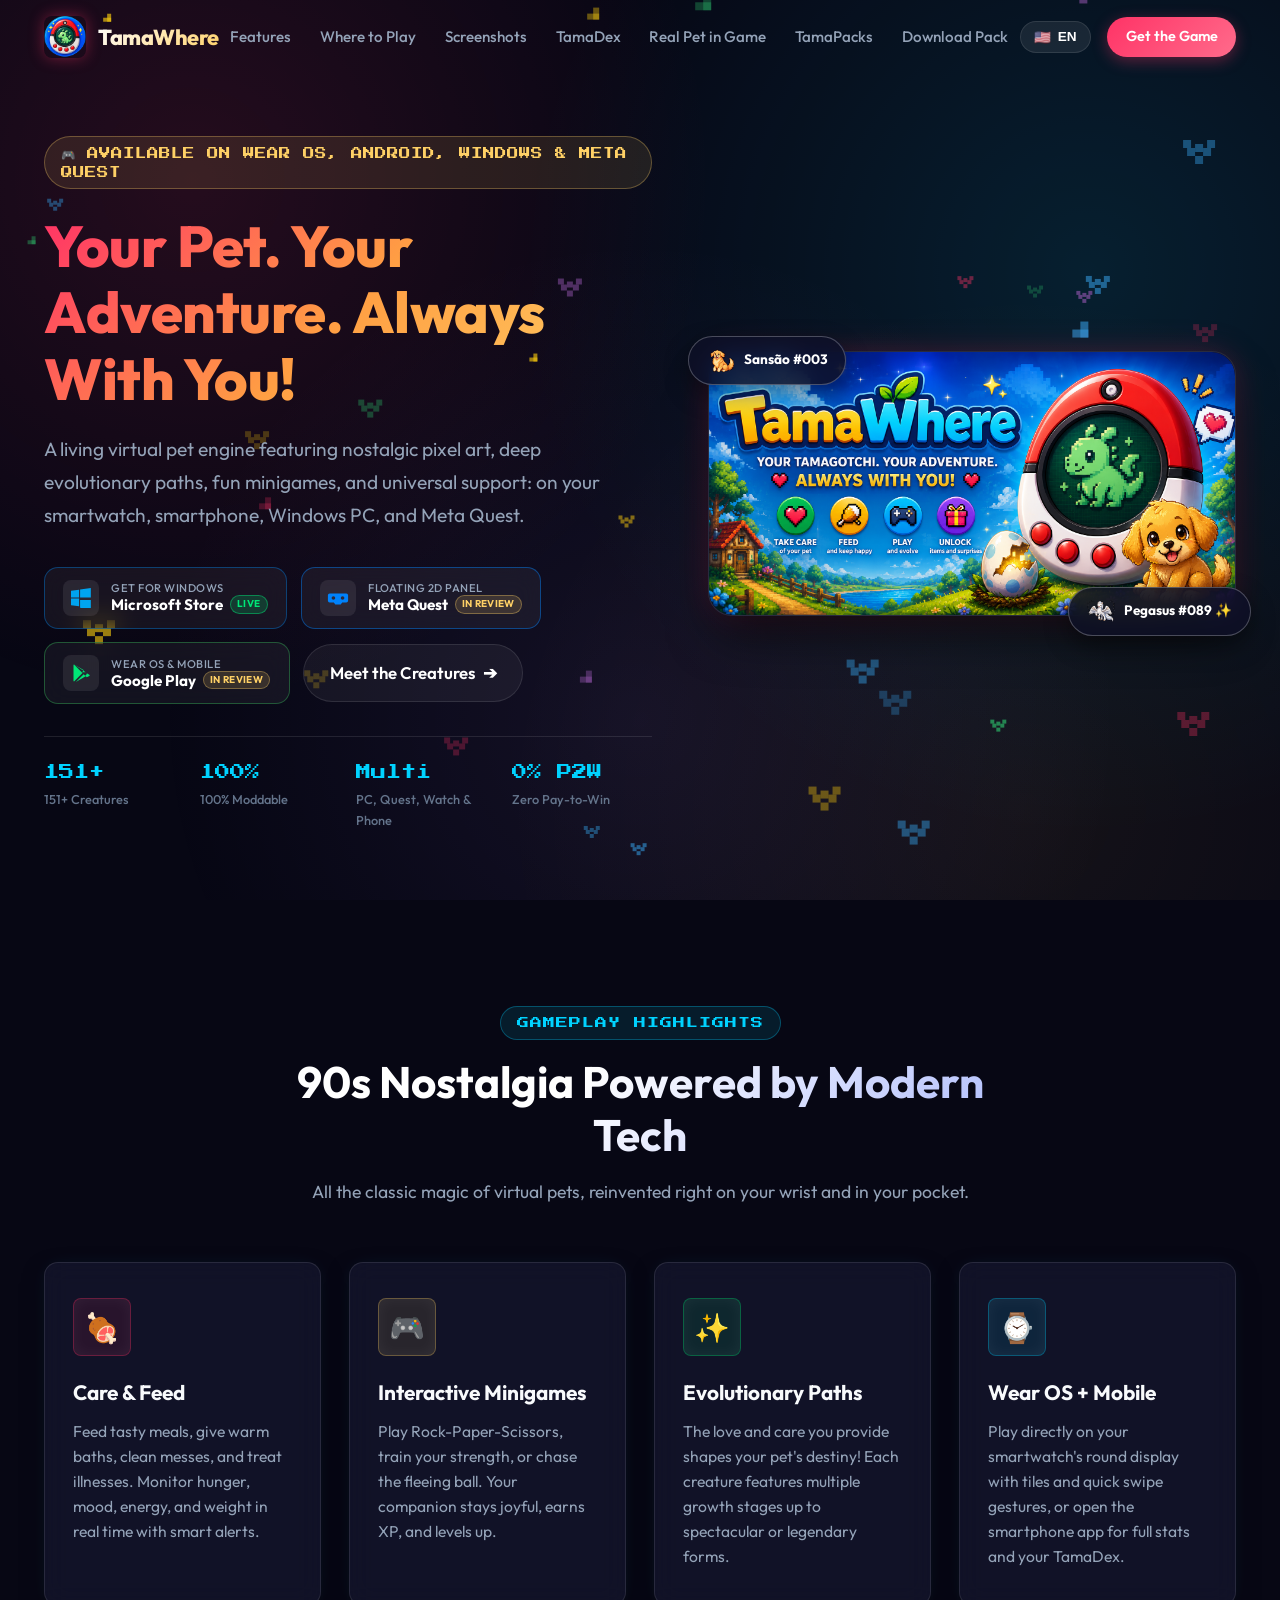
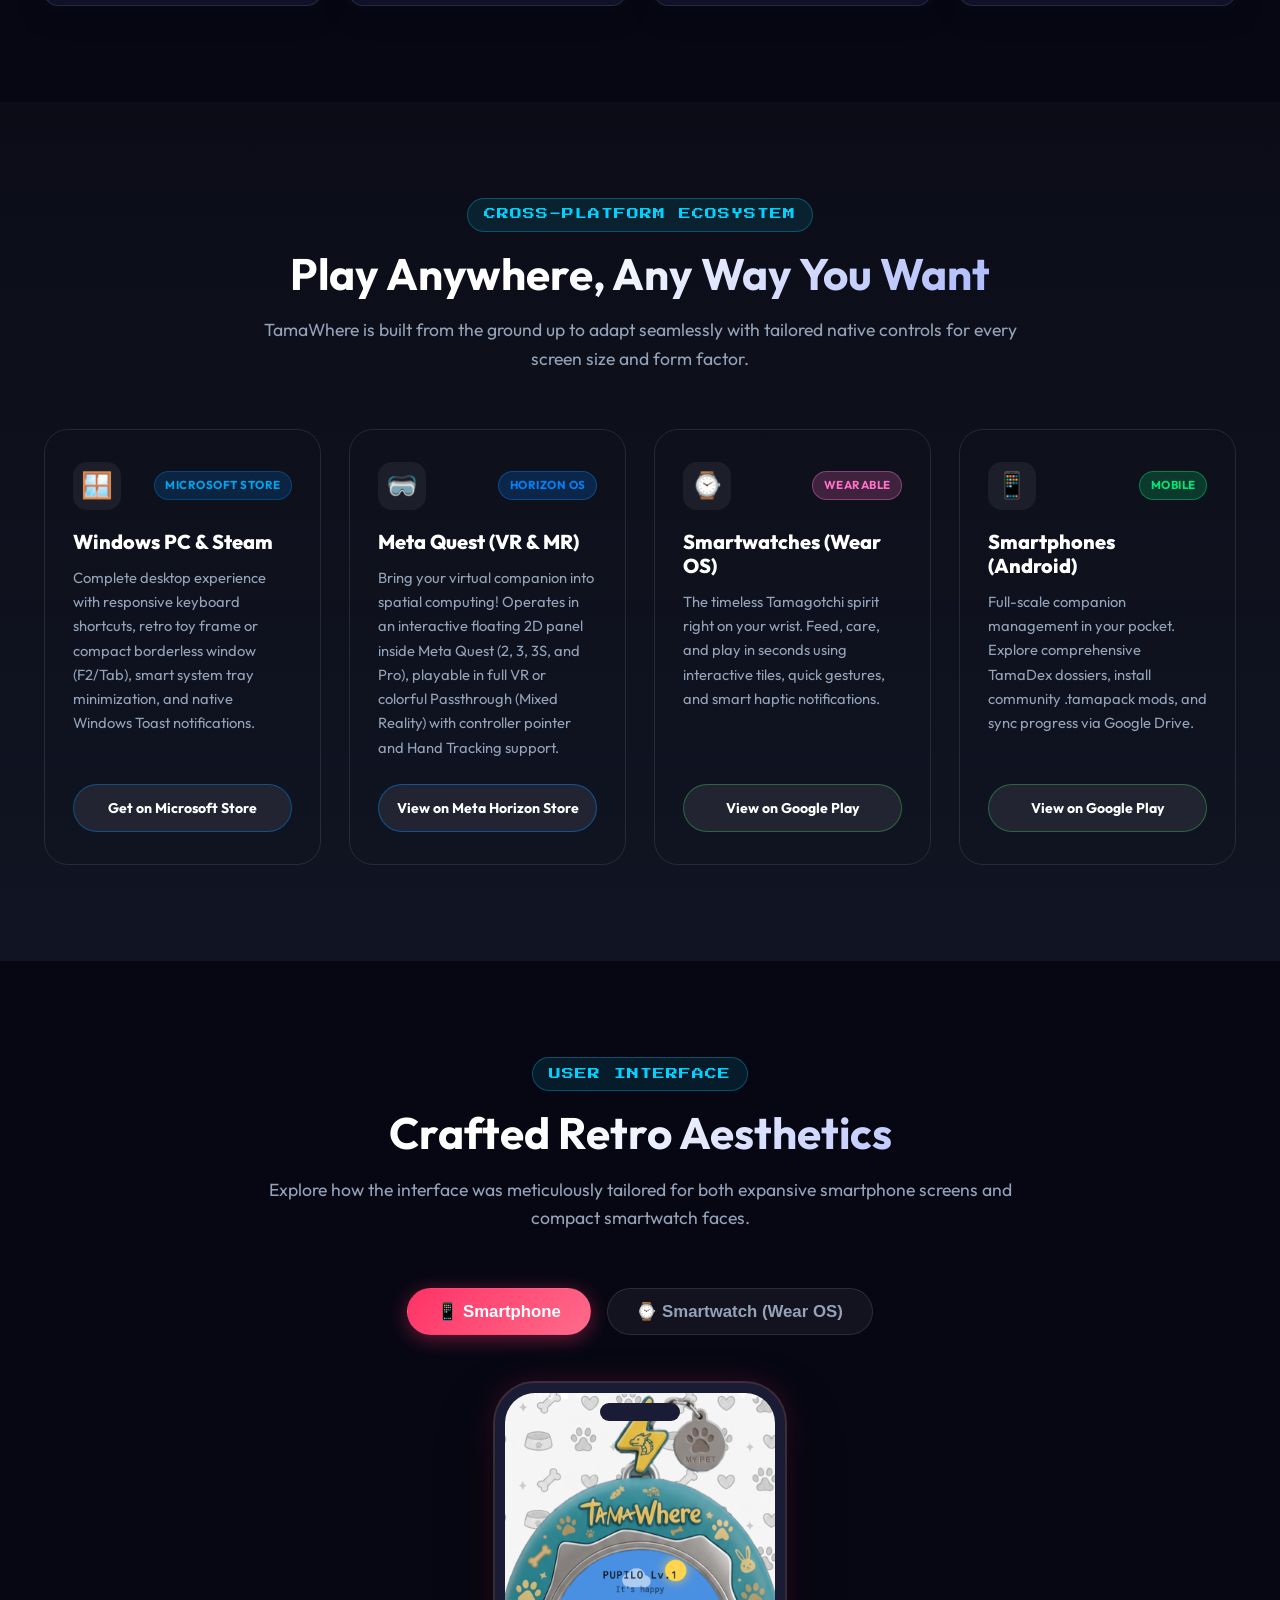
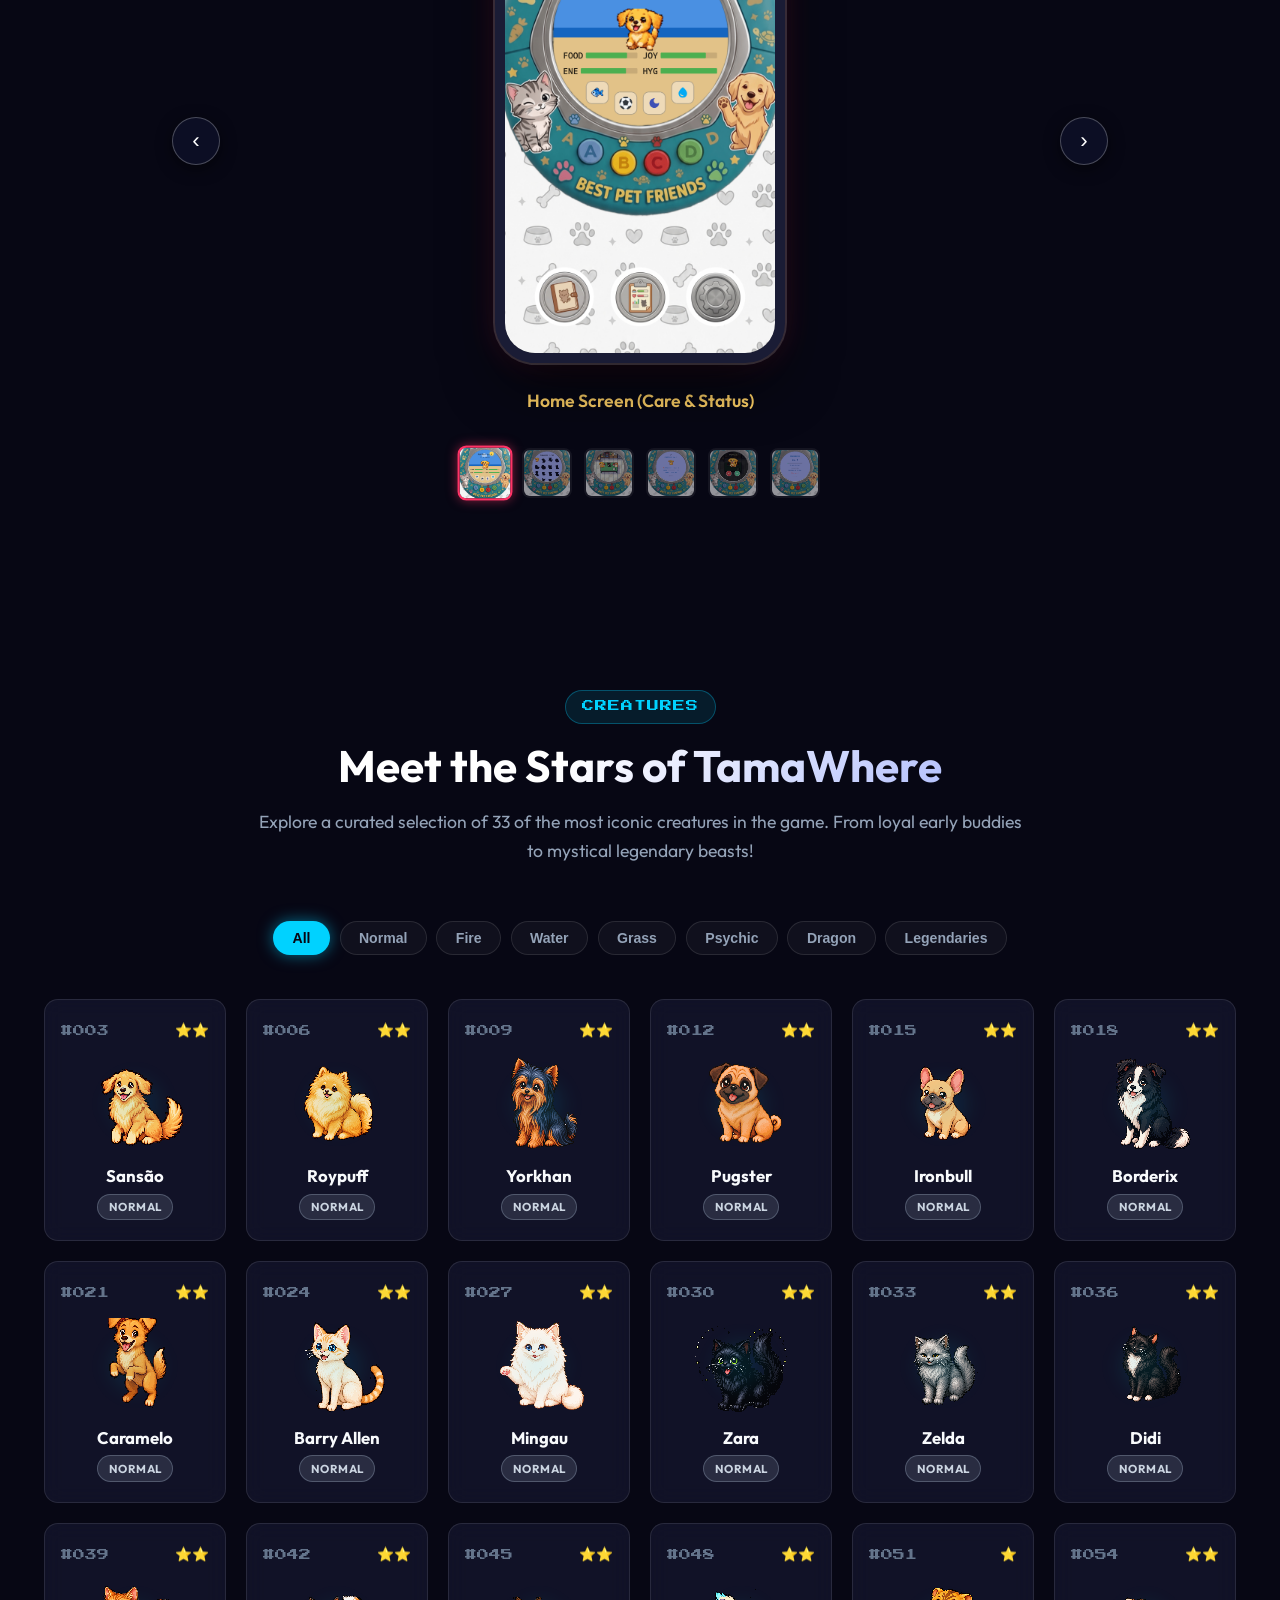
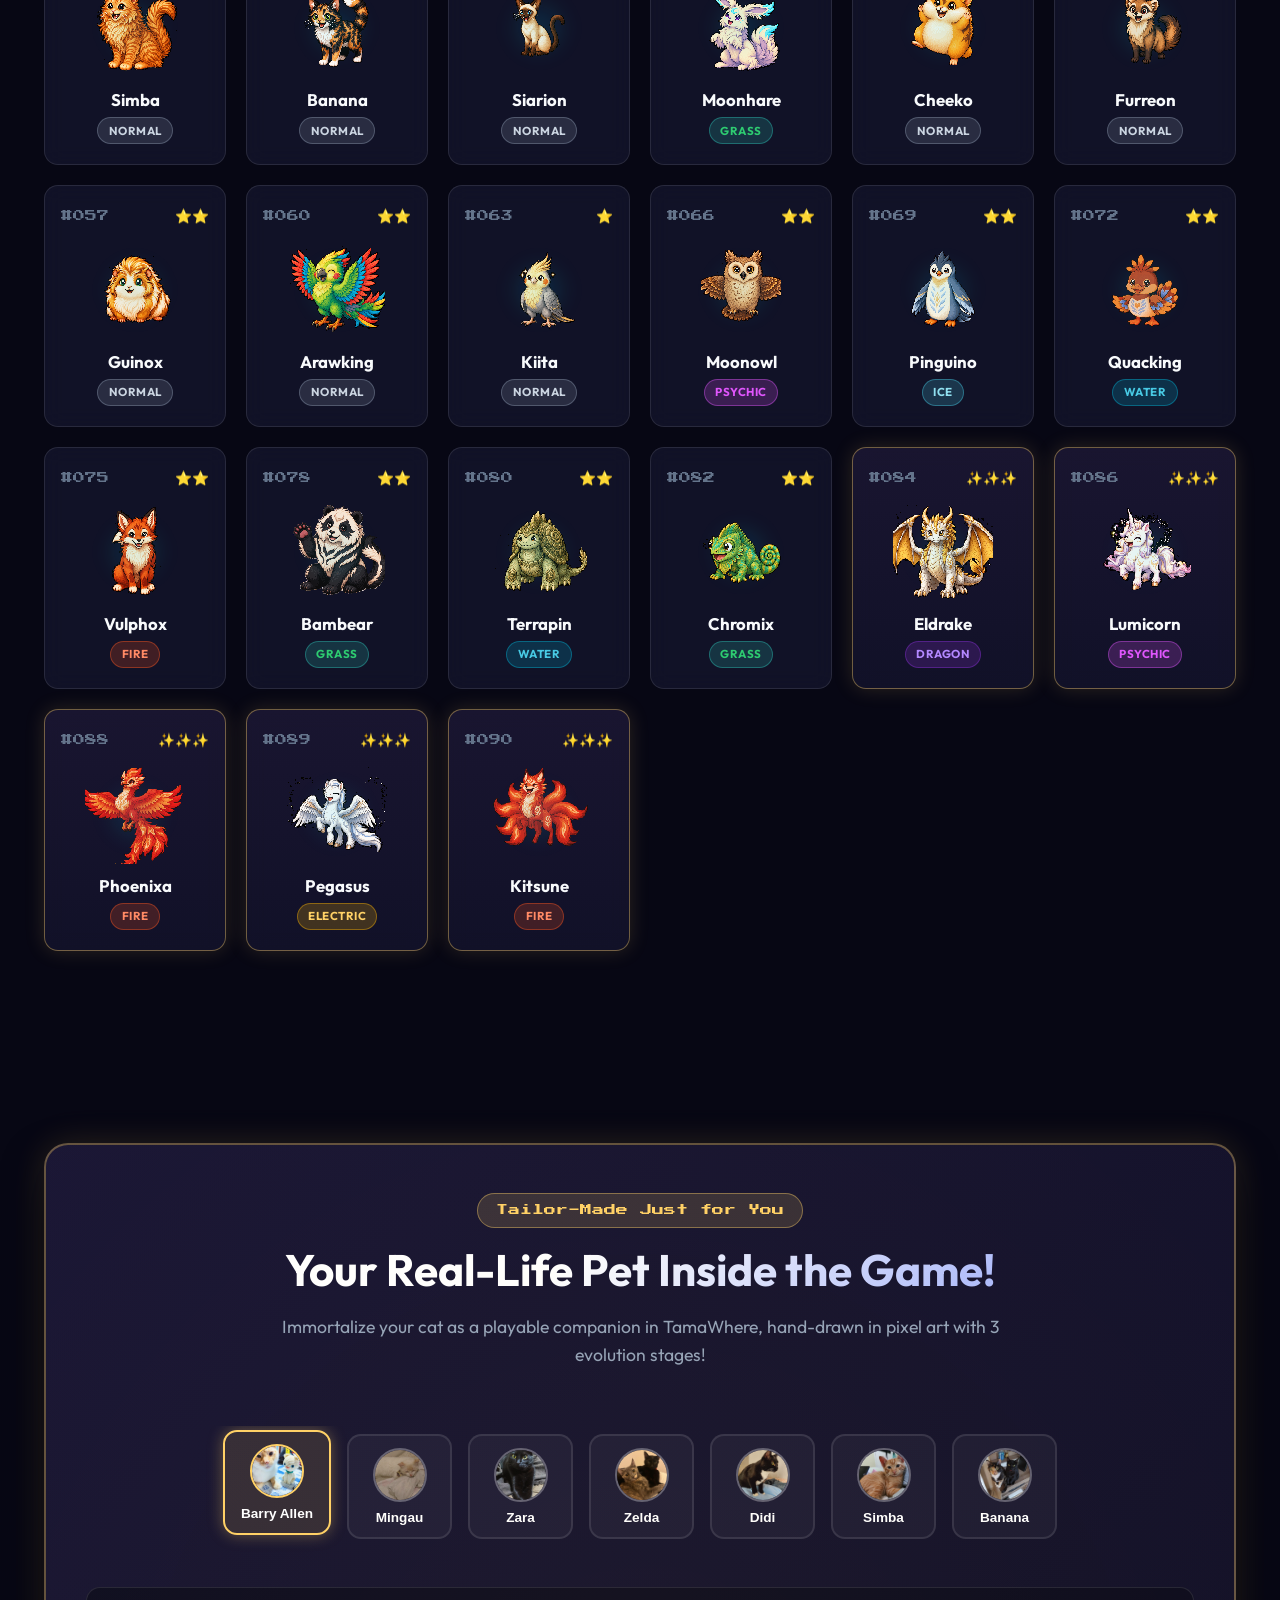
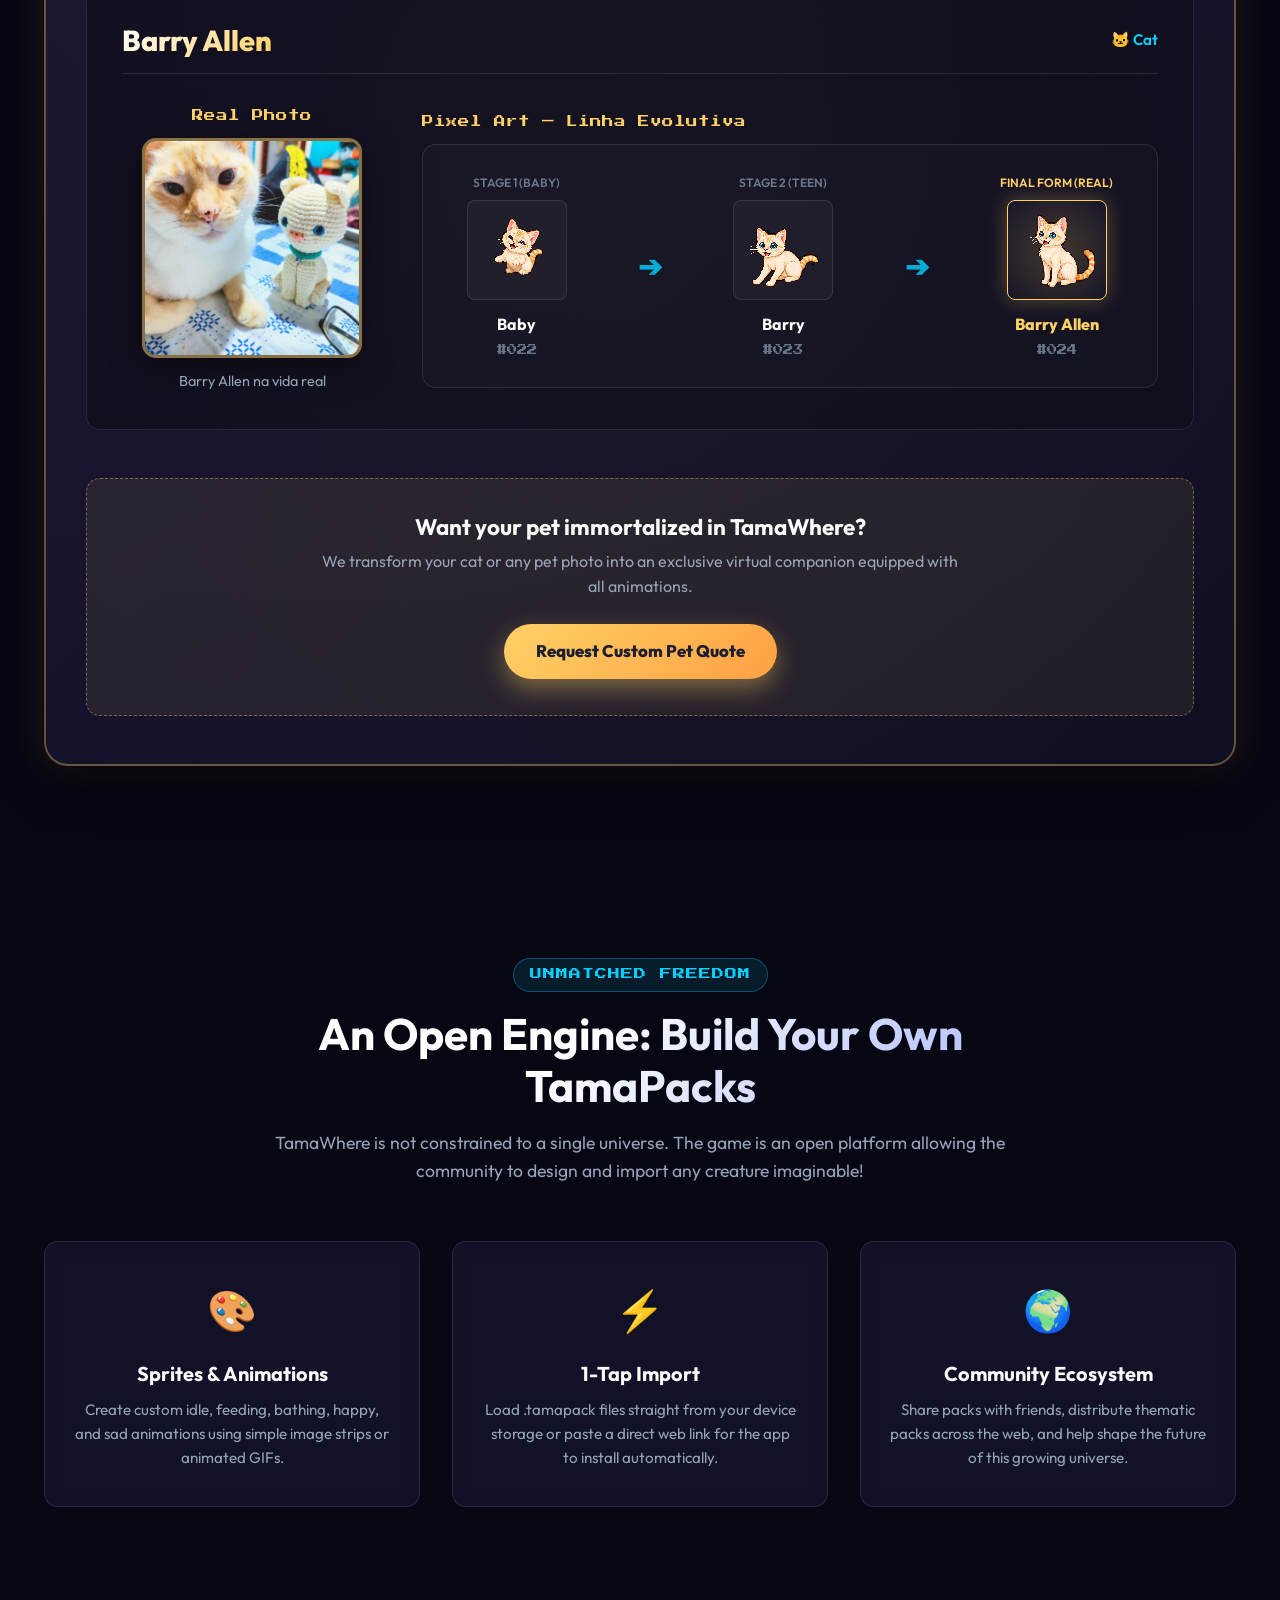
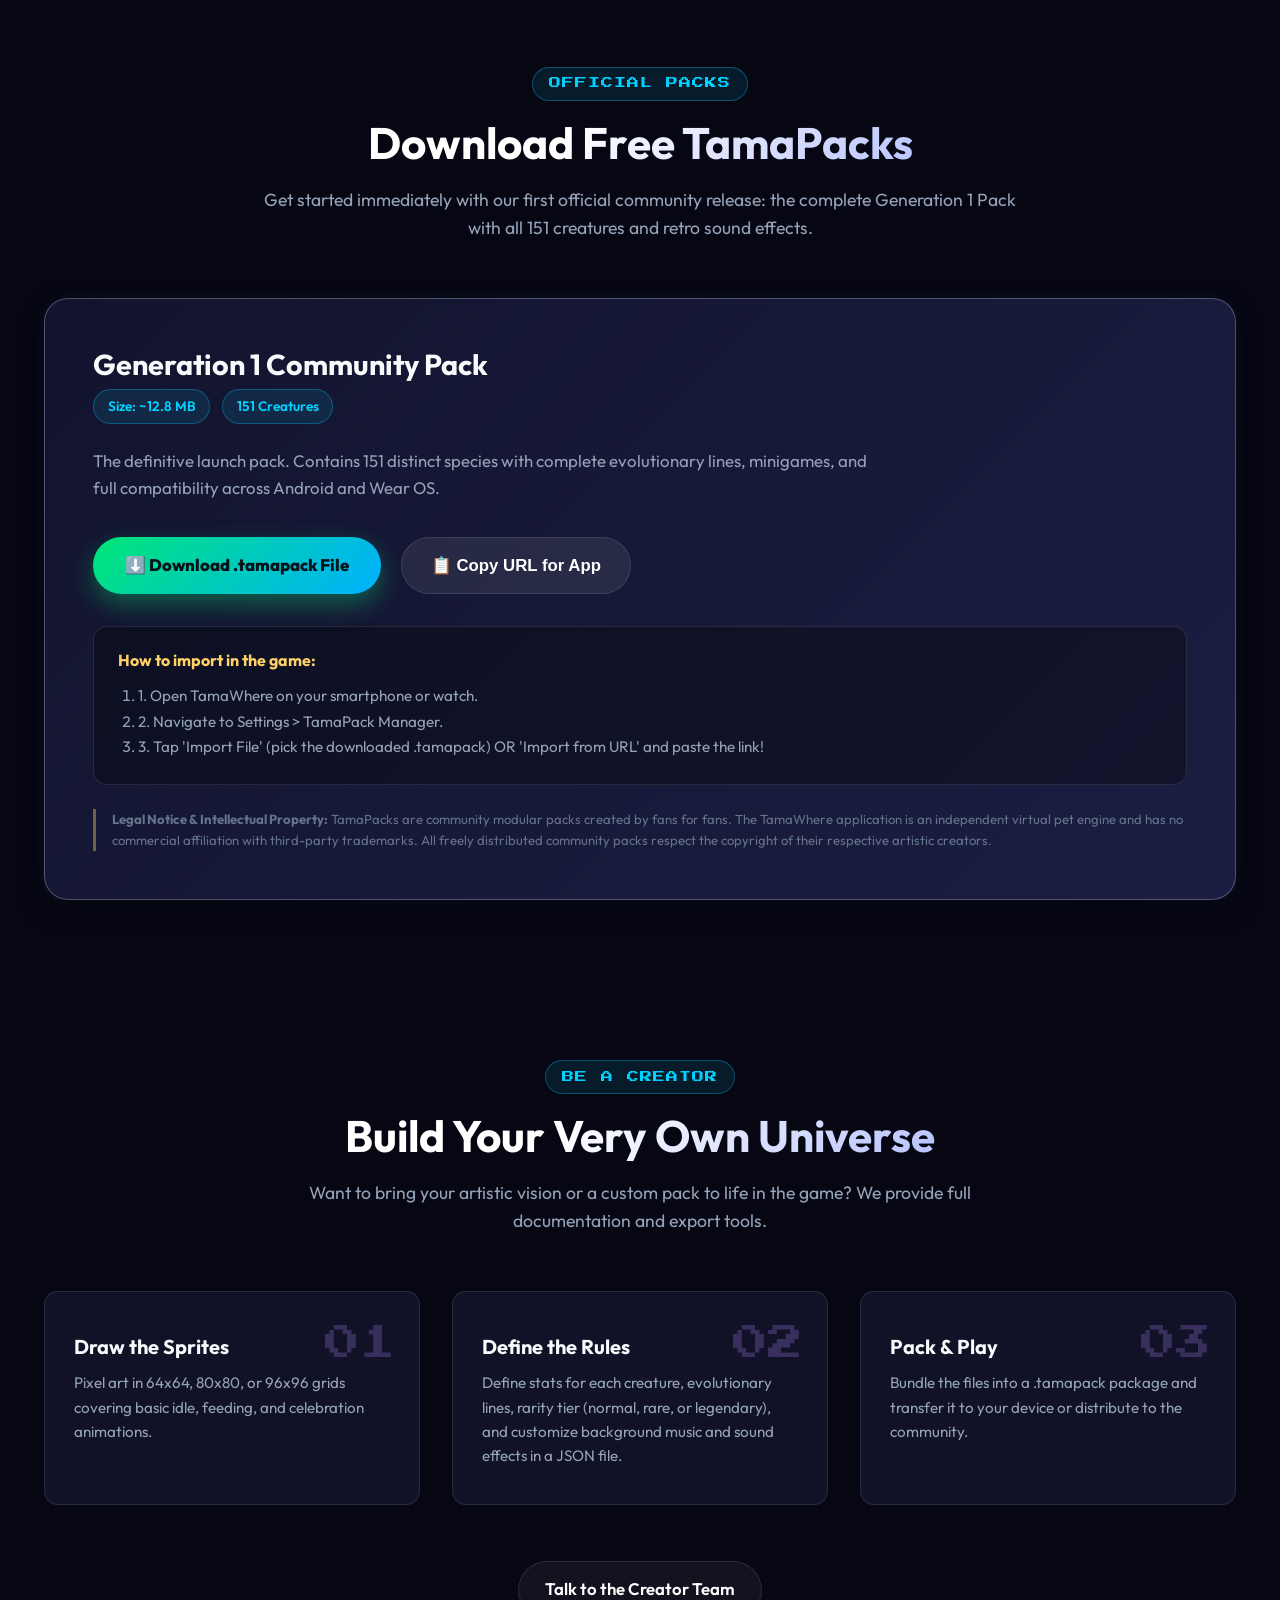
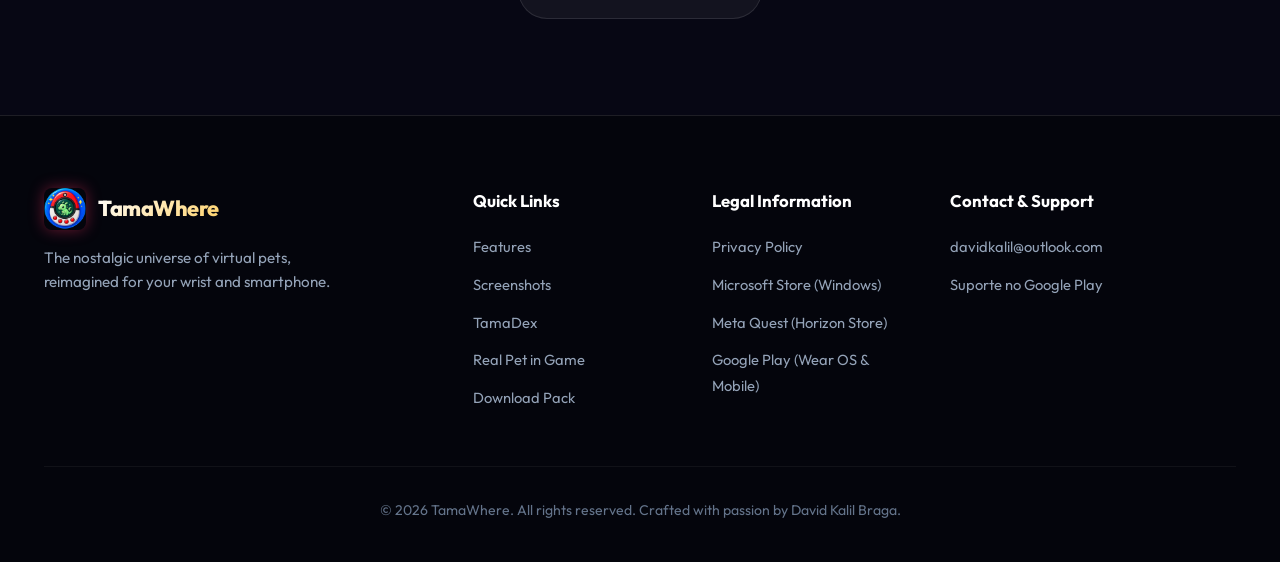
==== index.html @ 54c16ad2 "feat: add Windows (Microsoft Store) and Meta Quest (Horizon Store) compatibility and platform showca" ====
<!DOCTYPE html>
<html lang="pt-BR">
<head>
  <meta charset="UTF-8" />
  <meta name="viewport" content="width=device-width, initial-scale=1.0" />
    <!-- Canonical & Verification -->
  <link rel="canonical" href="https://tamawhere.netlify.app/" />
  <meta name="google-site-verification" content="google6eba736a5cfd4529" />
  <title>TamaWhere — Seu Bichinho Virtual no Pulso, Celular, Windows e Meta Quest</title>
  
  <!-- SEO & Social Meta Tags -->
  <meta name="description" content="O primeiro Virtual Pet universal para Wear OS, Android, Windows PC e Meta Quest. Cuide, alimente, brinque, evolua e crie seus próprios TamaPacks em pixel art nostálgica." />
  <meta name="keywords" content="TamaWhere, Virtual Pet, Wear OS, Android, Smartwatch, Bichinho Virtual, Pixel Art, Retro Games" />
  <meta name="author" content="David Kalil Braga" />
  <meta property="og:title" content="TamaWhere — Seu Pet. Sua Aventura. Sempre com Você!" />
  <meta property="og:description" content="Engine viva de bichinhos virtuais para Wear OS, Android, Windows e Meta Quest. 151+ criaturas, suporte a mods comunitários e personalização de pets reais." />
  <meta property="og:image" content="img/banners/banner_pt.png" />
  <meta property="og:type" content="website" />
  <meta name="twitter:card" content="summary_large_image" />

  <!-- Favicon -->
  <link rel="icon" type="image/png" href="img/icons/icon_app_512.png" />
  <link rel="apple-touch-icon" href="img/icons/icon_app_512.png" />

  <!-- Google Fonts -->
  <link rel="preconnect" href="https://fonts.googleapis.com" />
  <link rel="preconnect" href="https://fonts.gstatic.com" crossorigin />
  <link href="https://fonts.googleapis.com/css2?family=Outfit:wght@400;500;600;700;800;900&family=Press+Start+2P&display=swap" rel="stylesheet" />

  <!-- Main Stylesheet -->
  <link rel="stylesheet" href="css/style.css" />

  <!-- Schema.org Structured Data for Search Engines & AI Assistants (Google, ChatGPT, Perplexity) -->
  <script type="application/ld+json">
  {
    "@context": "https://schema.org",
    "@graph": [
      {
        "@type": "WebSite",
        "@id": "https://tamawhere.netlify.app/#website",
        "url": "https://tamawhere.netlify.app/",
        "name": "TamaWhere",
        "description": "O primeiro jogo de bichinho virtual (Virtual Pet) para Wear OS e Android.",
        "inLanguage": ["pt-BR", "en"]
      },
      {
        "@type": ["VideoGame", "MobileApplication", "SoftwareApplication"],
        "@id": "https://tamawhere.netlify.app/#game",
        "name": "TamaWhere",
        "url": "https://tamawhere.netlify.app/",
        "operatingSystem": "Android, Wear OS, Windows 10/11, Meta Quest Horizon OS",
        "applicationCategory": "GameApplication",
        "genre": ["Virtual Pet", "Simulation", "Retro", "Pixel Art"],
        "description": "Uma engine viva de bichinhos virtuais com pixel art nostálgica, sistema profundo de evolução, minigames e compatibilidade universal: Wear OS, Android, Windows PC e Meta Quest.",
        "author": {
          "@type": "Person",
          "name": "David Kalil Braga",
          "email": "davidkalil@outlook.com"
        },
        "offers": [
          {
            "@type": "Offer",
            "name": "Microsoft Store (Windows)",
            "url": "https://apps.microsoft.com/detail/9mxcjn23mzp7?hl=pt-BR&gl=BR",
            "price": "0",
            "priceCurrency": "USD",
            "availability": "https://schema.org/InStock"
          },
          {
            "@type": "Offer",
            "name": "Meta Horizon Store (Meta Quest)",
            "url": "https://www.meta.com/pt-br/experiences/tamawhere/1620772423042196/",
            "price": "0",
            "priceCurrency": "USD",
            "availability": "https://schema.org/PreOrder"
          },
          {
            "@type": "Offer",
            "name": "Google Play (Android & Wear OS)",
            "url": "https://play.google.com/store/apps/details?id=com.xxfalcoonx.tamawhere",
            "price": "0",
            "priceCurrency": "USD",
            "availability": "https://schema.org/PreOrder"
          }
        ],
        "image": "https://tamawhere.netlify.app/img/banners/banner_pt.png"
      },
      {
        "@type": "FAQPage",
        "@id": "https://tamawhere.netlify.app/#faq",
        "mainEntity": [
          {
            "@type": "Question",
            "name": "O que é o TamaWhere?",
            "acceptedAnswer": {
              "@type": "Answer",
              "text": "O TamaWhere é o primeiro jogo e engine de bichinho virtual (Tamagotchi) projetado para funcionar perfeitamente em relógios inteligentes Wear OS e smartphones Android, com pixel art retrô e minigames."
            }
          },
          {
            "@type": "Question",
            "name": "Como jogar Tamagotchi no Wear OS (Smartwatch)?",
            "acceptedAnswer": {
              "@type": "Answer",
              "text": "Você pode instalar o TamaWhere diretamente pela Google Play Store no seu smartwatch Wear OS para alimentar, cuidar e brincar com seu pet pelo pulso usando tiles e atalhos rápidos."
            }
          },
          {
            "@type": "Question",
            "name": "O que são TamaPacks e como criar mods?",
            "acceptedAnswer": {
              "@type": "Answer",
              "text": "TamaPacks são pacotes modulares criados pela comunidade que adicionam novas criaturas, animações em pixel art (64x64, 80x80, 96x96), sons e regras customizadas ao jogo através de arquivos .tamapack."
            }
          },
          {
            "@type": "Question",
            "name": "Como colocar meu animal de estimação real no jogo?",
            "acceptedAnswer": {
              "@type": "Answer",
              "text": "O TamaWhere oferece um serviço exclusivo de comissão para imortalizar animais reais (como gatinhos e cachorros) como criaturas jogáveis com linha evolutiva artesanal de 3 estágios em pixel art."
            }
          }
        ]
      }
    ]
  }
  </script>
</head>
<body>

  <!-- Floating Pixel Sparkles/Hearts Canvas Background -->
  <canvas id="pixelCanvas"></canvas>

  <!-- ============================================================
       Site Header / Navigation Bar
       ============================================================ -->
  <header class="site-header">
    <div class="container nav-container">
      <a href="#" class="brand-logo" aria-label="TamaWhere Home">
        <img src="img/icons/icon_app_512.png" alt="TamaWhere Logo" class="brand-icon" />
        <span class="brand-name">TamaWhere</span>
      </a>

      <!-- Desktop & Mobile Nav Links -->
      <ul class="nav-links" id="navLinks">
        <li><a href="#features" data-i18n="nav_features">Recursos</a></li>
        <li><a href="#platforms" data-i18n="nav_platforms">Onde Jogar</a></li>
        <li><a href="#screenshots" data-i18n="nav_screenshots">Telas</a></li>
        <li><a href="#tamadex" data-i18n="nav_creatures">TamaDex</a></li>
        <li><a href="#custom-pet" data-i18n="nav_custom_pet">Pet Real no Jogo</a></li>
        <li><a href="#tamapacks" data-i18n="nav_tamapacks">TamaPacks</a></li>
        <li><a href="#downloads" data-i18n="nav_downloads">Download Pack</a></li>
      </ul>

      <!-- Action Buttons -->
      <div class="nav-actions">
        <!-- Language Switcher Toggle -->
        <button id="langToggleBtn" class="lang-btn" aria-label="Alterar idioma / Change language">
          <span class="flag-icon">🇧🇷</span> PT
        </button>

        <!-- CTA Direct Store Link -->
        <a href="#platforms" 
           class="nav-cta-btn"
           data-i18n="nav_download_app">
          Baixar o Jogo
        </a>

        <!-- Mobile Menu Hamburger -->
        <button class="mobile-menu-btn" id="mobileMenuBtn" aria-label="Menu de Navegação">
          <span></span>
          <span></span>
          <span></span>
        </button>
      </div>
    </div>
  </header>

  <main>
    <!-- ============================================================
         1. Hero Section
         ============================================================ -->
    <section class="hero-section" id="hero">
      <div class="container hero-grid">
        <div class="hero-content">
          <div class="hero-badge" data-i18n="hero_badge">
            🐾 O PRIMEIRO VIRTUAL PET NO SEU PULSO E SMARTPHONE
          </div>
          <h1 class="hero-title">
            <span class="hero-title-highlight" data-i18n="hero_title">Seu Pet. Sua Aventura. Sempre com Você!</span>
          </h1>
          <p class="hero-desc" data-i18n="hero_desc">
            Uma engine viva de bichinhos virtuais com pixel art nostálgica, sistema profundo de evolução, minigames e sincronização total entre Wear OS e Android.
          </p>

          <div class="hero-stores-grid">
            <!-- Microsoft Store Button -->
            <a href="https://apps.microsoft.com/detail/9mxcjn23mzp7?hl=pt-BR&gl=BR" 
               target="_blank" 
               rel="noopener noreferrer" 
               class="btn-store-card store-windows">
              <div class="store-icon-box">
                <svg width="20" height="20" viewBox="0 0 88 88" fill="currentColor">
                  <path d="M0 12.402l35.689-4.86.016 34.423-35.67.203zm35.67 33.529l.028 34.453L.028 75.48.016 46.134zm4.326-39.04L87.314 0v41.527l-47.318.376zm47.329 45.47v41.543l-47.329-6.699-.044-34.454z"/>
                </svg>
              </div>
              <div class="store-info">
                <span class="store-sub" data-i18n="hero_store_windows_sub">Download Oficial</span>
                <div class="store-title-row">
                  <span class="store-name" data-i18n="hero_store_windows_title">Microsoft Store</span>
                  <span class="store-tag tag-live" data-i18n="hero_store_windows_tag">Live</span>
                </div>
              </div>
            </a>

            <!-- Meta Quest Button -->
            <a href="https://www.meta.com/pt-br/experiences/tamawhere/1620772423042196/" 
               target="_blank" 
               rel="noopener noreferrer" 
               class="btn-store-card store-meta">
              <div class="store-icon-box">
                <svg width="22" height="22" viewBox="0 0 24 24" fill="currentColor">
                  <path d="M21 7H3a2 2 0 0 0-2 2v6a2 2 0 0 0 2 2h4.5l1.5 2h6l1.5-2H21a2 2 0 0 0 2-2V9a2 2 0 0 0-2-2zm-14 7a2 2 0 1 1 0-4 2 2 0 0 1 0 4zm10 0a2 2 0 1 1 0-4 2 2 0 0 1 0 4z"/>
                </svg>
              </div>
              <div class="store-info">
                <span class="store-sub" data-i18n="hero_store_meta_sub">Painel 2D Flutuante</span>
                <div class="store-title-row">
                  <span class="store-name" data-i18n="hero_store_meta_title">Meta Quest</span>
                  <span class="store-tag tag-review" data-i18n="hero_store_meta_tag">Em Publicação</span>
                </div>
              </div>
            </a>

            <!-- Google Play Button -->
            <a href="https://play.google.com/store/apps/details?id=com.xxfalcoonx.tamawhere" 
               target="_blank" 
               rel="noopener noreferrer" 
               class="btn-store-card store-play">
              <div class="store-icon-box">
                <svg width="20" height="20" viewBox="0 0 24 24" fill="currentColor">
                  <path d="M3.609 1.814L13.793 12 3.61 22.186a1.99 1.99 0 0 1-.61-.926V2.74c0-.34.1-.667.609-.926zm11.603 11.604l2.429 2.428-11.83 6.83 9.401-9.258zm2.43-2.428L3.811 1.732l11.83 6.83-2.429 2.426zm1.328 1.328l2.94 1.7c.69.4.69 1.056 0 1.456l-2.94 1.7-1.89-1.928 1.89-1.928z"/>
                </svg>
              </div>
              <div class="store-info">
                <span class="store-sub" data-i18n="hero_store_play_sub">Wear OS & Celular</span>
                <div class="store-title-row">
                  <span class="store-name" data-i18n="hero_store_play_title">Google Play</span>
                  <span class="store-tag tag-review" data-i18n="hero_store_play_tag">Em Publicação</span>
                </div>
              </div>
            </a>

            <!-- Explore Dex Secondary CTA -->
            <a href="#tamadex" class="btn-secondary">
              <span data-i18n="hero_cta_dex">Conhecer Criaturas</span>
              <span>➔</span>
            </a>
          </div>

          <div class="hero-stats">
            <div class="stat-item">
              <span class="stat-value">151+</span>
              <span class="stat-label" data-i18n="stat_creatures">Criaturas</span>
            </div>
            <div class="stat-item">
              <span class="stat-value">100%</span>
              <span class="stat-label" data-i18n="stat_moddable">Modificável</span>
            </div>
            <div class="stat-item">
              <span class="stat-value">Multi</span>
              <span class="stat-label" data-i18n="stat_devices">PC, Quest, Watch & Fone</span>
            </div>
            <div class="stat-item">
              <span class="stat-value">0% P2W</span>
              <span class="stat-label" data-i18n="stat_fair">Zero Pay-to-Win</span>
            </div>
          </div>
        </div>

        <div class="hero-visual">
          <div class="hero-banner-card">
            <img src="img/banners/banner_pt.png" 
                 alt="TamaWhere Official Banner" 
                 id="heroBannerImg" 
                 class="hero-banner-img" />
          </div>

          <!-- Floating Badges -->
          <div class="floating-badge badge-left">
            <img src="img/sprites/003_idle.gif" alt="Sansão Sprite" />
            <span>Sansão #003</span>
          </div>
          <div class="floating-badge badge-right">
            <img src="img/sprites/089_idle.gif" alt="Pegasus Sprite" />
            <span>Pegasus #089 ✨</span>
          </div>
        </div>
      </div>
    </section>

    <!-- ============================================================
         2. Features Section
         ============================================================ -->
    <section class="features-section" id="features">
      <div class="container">
        <div class="section-header">
          <span class="section-tag" data-i18n="features_tag">RECURSOS DO JOGO</span>
          <h2 class="section-title" data-i18n="features_title">Nostalgia dos Anos 90 com a Tecnologia de Hoje</h2>
          <p class="section-subtitle" data-i18n="features_subtitle">
            Toda a magia clássica dos bichinhos virtuais, reinventada para funcionar no seu pulso e no seu bolso.
          </p>
        </div>

        <div class="features-grid">
          <div class="feature-card">
            <div class="feature-icon-box">🍖</div>
            <h3 class="feature-title" data-i18n="feat_care_title">Cuide & Alimente</h3>
            <p class="feature-desc" data-i18n="feat_care_desc">
              Alimente com comidas gostosas, dê banho, limpe as sujeiras e cure doenças. Monitore fome, humor, energia e peso em tempo real com lembretes inteligentes.
            </p>
          </div>

          <div class="feature-card">
            <div class="feature-icon-box">🎮</div>
            <h3 class="feature-title" data-i18n="feat_games_title">Minigames Interativos</h3>
            <p class="feature-desc" data-i18n="feat_games_desc">
              Jogue Pedra-Papel-Tesoura, treine sua força ou persiga a bola enquanto ela foge. Seu companheiro se diverte, ganha experiência e sobe de nível.
            </p>
          </div>

          <div class="feature-card">
            <div class="feature-icon-box">✨</div>
            <h3 class="feature-title" data-i18n="feat_evo_title">Linhas Evolutivas</h3>
            <p class="feature-desc" data-i18n="feat_evo_desc">
              O modo como você cuida determina o destino! Cada criatura possui estágios de crescimento até alcançar formas adultas espetaculares ou lendárias.
            </p>
          </div>

          <div class="feature-card">
            <div class="feature-icon-box">⌚</div>
            <h3 class="feature-title" data-i18n="feat_wear_title">Wear OS + Celular</h3>
            <p class="feature-desc" data-i18n="feat_wear_desc">
              Jogue direto na tela redonda do seu smartwatch com tiles e gestos rápidos, ou abra o app no celular para gerenciar seu TamaDex e estatísticas completas.
            </p>
          </div>
        </div>
      </div>
    </section>

    <!-- ============================================================
         Platforms Showcase Section (Windows, Meta Quest, Wear OS, Android)
         ============================================================ -->
    <section class="platforms-section" id="platforms">
      <div class="container">
        <div class="section-header">
          <span class="section-tag" data-i18n="platforms_tag">ECOSSISTEMA MULTIPLATAFORMA</span>
          <h2 class="section-title" data-i18n="platforms_title">Jogue Onde Quiser, Como Quiser</h2>
          <p class="section-subtitle" data-i18n="platforms_subtitle">
            O TamaWhere foi construído do zero para se adaptar com perfeição e controles sob medida a cada formato de tela e dispositivo.
          </p>
        </div>

        <div class="platforms-grid">
          <!-- Card 1: Windows Desktop -->
          <div class="platform-card">
            <div class="platform-card-header">
              <div class="platform-icon-large">🪟</div>
              <span class="platform-pill pill-windows" data-i18n="plat_win_badge">Microsoft Store</span>
            </div>
            <h3 class="platform-card-title" data-i18n="plat_win_title">Windows PC & Steam</h3>
            <p class="platform-card-desc" data-i18n="plat_win_desc">
              Experiência desktop completa com atalhos de teclado ágeis, modo carcaça retrô ou janela compacta (F2/Tab), minimização inteligente para a bandeja do sistema (Tray) e notificações nativas do Windows Toast.
            </p>
            <div class="platform-card-action">
              <a href="https://apps.microsoft.com/detail/9mxcjn23mzp7?hl=pt-BR&gl=BR" 
                 target="_blank" 
                 rel="noopener noreferrer" 
                 class="btn-platform-link btn-win-accent"
                 data-i18n="plat_win_btn">
                Baixar na Microsoft Store
              </a>
            </div>
          </div>

          <!-- Card 2: Meta Quest -->
          <div class="platform-card">
            <div class="platform-card-header">
              <div class="platform-icon-large">🥽</div>
              <span class="platform-pill pill-meta" data-i18n="plat_quest_badge">Horizon OS</span>
            </div>
            <h3 class="platform-card-title" data-i18n="plat_quest_title">Meta Quest (VR & MR)</h3>
            <p class="platform-card-desc" data-i18n="plat_quest_desc">
              Leve seu companheiro virtual para a computação espacial! O jogo roda em um painel espacial flutuante em 2D dentro do Meta Quest (2, 3, 3S e Pro), jogável em VR ou no Passthrough colorido (Mixed Reality) com suporte a ponteiros de controle e Hand Tracking.
            </p>
            <div class="platform-card-action">
              <a href="https://www.meta.com/pt-br/experiences/tamawhere/1620772423042196/" 
                 target="_blank" 
                 rel="noopener noreferrer" 
                 class="btn-platform-link btn-meta-accent"
                 data-i18n="plat_quest_btn">
                Ver no Meta Horizon Store
              </a>
            </div>
          </div>

          <!-- Card 3: Wear OS -->
          <div class="platform-card">
            <div class="platform-card-header">
              <div class="platform-icon-large">⌚</div>
              <span class="platform-pill pill-wear" data-i18n="plat_wear_badge">Wearable</span>
            </div>
            <h3 class="platform-card-title" data-i18n="plat_wear_title">Smartwatches (Wear OS)</h3>
            <p class="platform-card-desc" data-i18n="plat_wear_desc">
              O espírito clássico do Tamagotchi no seu pulso. Cuide, alimente e brinque em segundos através de tiles interativos no relógio, toques rápidos e notificações táteis inteligentes.
            </p>
            <div class="platform-card-action">
              <a href="https://play.google.com/store/apps/details?id=com.xxfalcoonx.tamawhere" 
                 target="_blank" 
                 rel="noopener noreferrer" 
                 class="btn-platform-link btn-play-accent"
                 data-i18n="plat_wear_btn">
                Ver no Google Play
              </a>
            </div>
          </div>

          <!-- Card 4: Android Smartphone -->
          <div class="platform-card">
            <div class="platform-card-header">
              <div class="platform-icon-large">📱</div>
              <span class="platform-pill pill-mobile" data-i18n="plat_mobile_badge">Mobile</span>
            </div>
            <h3 class="platform-card-title" data-i18n="plat_mobile_title">Smartphones (Android)</h3>
            <p class="platform-card-desc" data-i18n="plat_mobile_desc">
              Gerenciamento completo na palma da mão. Explore o TamaDex com fichas detalhadas, importe novos pacotes comunitários (.tamapack) e sincronize seus saves no Google Drive com 1 toque.
            </p>
            <div class="platform-card-action">
              <a href="https://play.google.com/store/apps/details?id=com.xxfalcoonx.tamawhere" 
                 target="_blank" 
                 rel="noopener noreferrer" 
                 class="btn-platform-link btn-play-accent"
                 data-i18n="plat_mobile_btn">
                Ver no Google Play
              </a>
            </div>
          </div>
        </div>
      </div>
    </section>

    <!-- ============================================================
         3. Screenshots Section (Device Mockup)
         ============================================================ -->
    <section class="screenshots-section" id="screenshots">
      <div class="container">
        <div class="section-header">
          <span class="section-tag" data-i18n="screenshots_tag">INTERFACE DO JOGO</span>
          <h2 class="section-title" data-i18n="screenshots_title">Design Retrô Cuidadosamente Lapidado</h2>
          <p class="section-subtitle" data-i18n="screenshots_subtitle">
            Veja como a interface foi desenhada tanto para telas grandes de smartphones quanto para mostradores redondos de smartwatches.
          </p>
        </div>

        <!-- Platform Tabs -->
        <div class="sc-tab-controls">
          <button class="sc-tab-btn active" data-tab="mobile" data-i18n="tab_mobile">📱 Smartphone</button>
          <button class="sc-tab-btn" data-tab="wear" data-i18n="tab_wear">⌚ Smartwatch (Wear OS)</button>
        </div>

        <!-- Interactive Mockup Showcase -->
        <div class="sc-display-wrapper">
          <button class="sc-nav-btn sc-prev-btn" id="scPrevBtn" aria-label="Screenshot Anterior">‹</button>

          <div class="device-frame frame-mobile" id="mockupDevice">
            <img src="img/screenshots/mobile_home.png" alt="TamaWhere Screen" id="mockupScreenImg" class="mockup-screen-img" />
          </div>

          <button class="sc-nav-btn sc-next-btn" id="scNextBtn" aria-label="Próxima Screenshot">›</button>

          <p class="mockup-caption" id="mockupCaption">Tela Principal (Cuidado & Status)</p>

          <!-- Thumbnails Strip -->
          <div class="mockup-thumbs" id="mockupThumbs"></div>
        </div>
      </div>
    </section>

    <!-- ============================================================
         4. TamaDex Section (33 Curated Creatures)
         ============================================================ -->
    <section class="tamadex-section" id="tamadex">
      <div class="container">
        <div class="section-header">
          <span class="section-tag" data-i18n="tamadex_tag">CRIATURAS</span>
          <h2 class="section-title" data-i18n="tamadex_title">Conheça os Astros do TamaWhere</h2>
          <p class="section-subtitle" data-i18n="tamadex_subtitle">
            Apresentamos uma seleção das 33 criaturas mais icônicas do jogo. De companheiros fiéis a lendas mitológicas!
          </p>
        </div>

        <!-- Element Filters -->
        <div class="dex-filter-bar">
          <button class="dex-filter-btn active" data-filter="all" data-i18n="filter_all">Todos</button>
          <button class="dex-filter-btn" data-filter="normal" data-i18n="filter_normal">Normal</button>
          <button class="dex-filter-btn" data-filter="fire" data-i18n="filter_fire">Fogo</button>
          <button class="dex-filter-btn" data-filter="water" data-i18n="filter_water">Água</button>
          <button class="dex-filter-btn" data-filter="grass" data-i18n="filter_grass">Planta</button>
          <button class="dex-filter-btn" data-filter="psychic" data-i18n="filter_psychic">Psíquico</button>
          <button class="dex-filter-btn" data-filter="dragon" data-i18n="filter_dragon">Dragão</button>
          <button class="dex-filter-btn" data-filter="legendary" data-i18n="filter_legendary">Lendários ✨</button>
        </div>

        <!-- Dynamic Grid of 33 Creatures -->
        <div class="tamadex-grid" id="tamadexGrid"></div>
      </div>
    </section>

    <!-- ============================================================
         5. Custom Pet Section (The 7 Real Pets Showcase - All Cats)
         ============================================================ -->
    <section class="custom-pet-section" id="custom-pet">
      <div class="container">
        <div class="custom-pet-wrapper">
          <div class="section-header">
            <span class="custom-badge-vip" data-i18n="custom_badge_vip">⭐ Feito sob Medida para Você</span>
            <h2 class="section-title" data-i18n="custom_title">Seu Bichinho Real Dentro do Jogo!</h2>
            <p class="section-subtitle" data-i18n="custom_subtitle">
              Eternize seu gatinho como uma criatura jogável no TamaWhere, desenhado à mão em pixel art com 3 estágios evolutivos!
            </p>
          </div>

          <!-- Pet Tabs / Selector -->
          <div class="custom-pet-tabs" id="customPetTabs"></div>

          <!-- Evolution Line & Real Photo Display -->
          <div id="customPetDetail"></div>

          <!-- Custom Pet Service Call to Action -->
          <div class="custom-cta-card">
            <h4 data-i18n="custom_cta_title">Quer o seu pet imortalizado no TamaWhere?</h4>
            <p data-i18n="custom_cta_desc">
              Transformamos a foto do seu gatinho ou outro animal de estimação em um personagem exclusivo com todas as animações.
            </p>
            <a href="mailto:davidkalil@outlook.com?subject=Custom%20Pet%20TamaWhere%20-%20Solicita%C3%A7%C3%A3o%20de%20Or%C3%A7amento" 
               class="btn-gold" 
               data-i18n="btn_quote_custom">
              ✨ Solicitar Orçamento Personalizado
            </a>
          </div>
        </div>
      </div>
    </section>

    <!-- ============================================================
         6. TamaPacks Modding Section
         ============================================================ -->
    <section class="tamapacks-section" id="tamapacks">
      <div class="container">
        <div class="section-header">
          <span class="section-tag" data-i18n="packs_tag">LIBERDADE TOTAL</span>
          <h2 class="section-title" data-i18n="packs_title">Uma Engine Universal: Crie seus Próprios TamaPacks</h2>
          <p class="section-subtitle" data-i18n="packs_subtitle">
            O TamaWhere não se limita a um único universo. O jogo foi construído como uma engine aberta que permite à comunidade desenhar e carregar qualquer criatura!
          </p>
        </div>

        <div class="pillars-grid">
          <div class="pillar-card">
            <div class="pillar-icon">🎨</div>
            <h3 class="pillar-title" data-i18n="pack_pillar1_title">Sprites & Animações</h3>
            <p class="pillar-desc" data-i18n="pack_pillar1_desc">
              Crie animações de repouso, alimentação, banho, alegria e tristeza com seus próprios arquivos de imagem ou GIFs animados.
            </p>
          </div>

          <div class="pillar-card">
            <div class="pillar-icon">⚡</div>
            <h3 class="pillar-title" data-i18n="pack_pillar2_title">Importação em 1 Toque</h3>
            <p class="pillar-desc" data-i18n="pack_pillar2_desc">
              Carregue arquivos .tamapack diretamente do armazenamento ou apenas cole uma URL da web para que o jogo instale tudo sozinho.
            </p>
          </div>

          <div class="pillar-card">
            <div class="pillar-icon">🌍</div>
            <h3 class="pillar-title" data-i18n="pack_pillar3_title">Ecossistema da Comunidade</h3>
            <p class="pillar-desc" data-i18n="pack_pillar3_desc">
              Compartilhe com seus amigos, distribua pacotes temáticos na internet e faça parte da evolução contínua do projeto.
            </p>
          </div>
        </div>
      </div>
    </section>

    <!-- ============================================================
         7. Downloads Section (Official Gen1 Pack - 151 Creatures)
         ============================================================ -->
    <section class="downloads-section" id="downloads">
      <div class="container">
        <div class="section-header">
          <span class="section-tag" data-i18n="download_tag">PACOTES OFICIAIS</span>
          <h2 class="section-title" data-i18n="download_title">Baixe os TamaPacks Gratuitos</h2>
          <p class="section-subtitle" data-i18n="download_subtitle">
            Experimente agora o pacote Gen 1 com todas as 151 criaturas e efeitos sonoros retrô.
          </p>
        </div>

        <div class="download-pack-card">
          <div class="pack-card-header">
            <div>
              <h3 class="pack-card-title" data-i18n="gen1_card_title">Generation 1 Community Pack</h3>
              <div class="pack-badges">
                <span class="pack-badge" data-i18n="gen1_badge_size">Tamanho: ~12.8 MB</span>
                <span class="pack-badge" data-i18n="gen1_badge_creatures">151 Criaturas</span>
              </div>
            </div>
          </div>

          <p class="pack-card-desc" data-i18n="gen1_card_desc">
            O pacote base completo de lançamento. Contém 151 espécies distintas com linhas evolutivas completas, minigames e compatibilidade total com Android e Wear OS.
          </p>

          <div class="pack-actions">
            <a href="downloads/gen1.tamapack" download="gen1_tamawhere.tamapack" class="btn-download">
              <span data-i18n="btn_download_file">⬇️ Baixar Arquivo .tamapack</span>
            </a>

            <button class="btn-copy-url" id="copyPackUrlBtn">
              <span data-i18n="btn_copy_url">📋 Copiar URL para o Jogo</span>
            </button>
          </div>

          <div class="pack-instructions">
            <h4 data-i18n="how_to_import_title">Como importar no jogo:</h4>
            <ol>
              <li data-i18n="import_step1">1. Abra o TamaWhere no celular ou relógio.</li>
              <li data-i18n="import_step2">2. Vá em Configurações > Gerenciador de TamaPacks.</li>
              <li data-i18n="import_step3">3. Toque em 'Importar Arquivo' (selecione o .tamapack baixado) OU 'Importar por URL' e cole o link direto!</li>
            </ol>
          </div>

          <p class="pack-disclaimer">
            <strong data-i18n="disclaimer_title">Aviso Legal e Propriedade Intelectual:</strong>
            <span data-i18n="disclaimer_text">
              Os TamaPacks são pacotes modulares criados de fã para fãs. O aplicativo TamaWhere é uma engine de bichinhos virtuais independente e não possui filiação comercial com marcas registradas de terceiros. Todos os pacotes fornecidos gratuitamente pela comunidade respeitam os direitos autorais de seus respectivos criadores artísticos.
            </span>
          </p>
        </div>
      </div>
    </section>

    <!-- ============================================================
         8. Create Your Own Pack Section
         ============================================================ -->
    <section class="create-pack-section" id="create">
      <div class="container">
        <div class="section-header">
          <span class="section-tag" data-i18n="create_tag">SEJA UM CRIADOR</span>
          <h2 class="section-title" data-i18n="create_title">Construa o seu Próprio Universo</h2>
          <p class="section-subtitle" data-i18n="create_subtitle">
            Quer ver suas próprias criações ou um pacote personalizado ganhando vida no jogo? Nós te ajudamos com a documentação e ferramentas de exportação.
          </p>
        </div>

        <div class="create-steps-grid">
          <div class="step-card">
            <span class="step-number" data-i18n="create_step1_num">01</span>
            <h3 class="step-title" data-i18n="create_step1_title">Desenhe os Sprites</h3>
            <p class="step-desc" data-i18n="create_step1_desc">
              Pixel art em grades de 64x64, 80x80 ou 96x96 com as posturas básicas de repouso, alimentação e celebração.
            </p>
          </div>

          <div class="step-card">
            <span class="step-number" data-i18n="create_step2_num">02</span>
            <h3 class="step-title" data-i18n="create_step2_title">Defina as Regras</h3>
            <p class="step-desc" data-i18n="create_step2_desc">
              Defina os stats de cada bicho, a linha evolutiva, a raridade (normal, raro ou lendário) e personalize as músicas de fundo e efeitos sonoros em um arquivo JSON.
            </p>
          </div>

          <div class="step-card">
            <span class="step-number" data-i18n="create_step3_num">03</span>
            <h3 class="step-title" data-i18n="create_step3_title">Empacote e Jogue</h3>
            <p class="step-desc" data-i18n="create_step3_desc">
              Compacte os arquivos em um container .tamapack e envie para o seu aparelho ou publique na comunidade.
            </p>
          </div>
        </div>

        <div class="create-cta-box">
          <a href="mailto:davidkalil@outlook.com?subject=TamaWhere%20-%20Suporte%20ao%20Criador%20de%20Packs" 
             class="btn-secondary" 
             data-i18n="btn_contact_creator">
            💬 Falar com a Equipe de Criação
          </a>
        </div>
      </div>
    </section>
  </main>

  <!-- ============================================================
       Footer Section
       ============================================================ -->
  <footer class="site-footer">
    <div class="container">
      <div class="footer-grid">
        <div class="footer-brand">
          <a href="#" class="brand-logo">
            <img src="img/icons/icon_app_512.png" alt="TamaWhere Logo" class="brand-icon" />
            <span class="brand-name">TamaWhere</span>
          </a>
          <p class="footer-tagline" data-i18n="footer_tagline">
            O universo nostálgico dos bichinhos virtuais, reinventado para o seu pulso e smartphone.
          </p>
        </div>

        <div class="footer-col">
          <h5 data-i18n="footer_quick_links">Navegação Rápida</h5>
          <ul class="footer-links">
            <li><a href="#features" data-i18n="nav_features">Recursos</a></li>
            <li><a href="#screenshots" data-i18n="nav_screenshots">Telas</a></li>
            <li><a href="#tamadex" data-i18n="nav_creatures">TamaDex</a></li>
            <li><a href="#custom-pet" data-i18n="nav_custom_pet">Pet Real no Jogo</a></li>
            <li><a href="#downloads" data-i18n="nav_downloads">Download Pack</a></li>
          </ul>
        </div>

        <div class="footer-col">
          <h5 data-i18n="footer_legal">Informações Legais</h5>
          <ul class="footer-links">
            <li>
              <a href="https://drive.google.com/file/d/1L6vecvDLhHIdrcVIpfXwREDzxlfBBZ7p/view" 
                 target="_blank" 
                 rel="noopener noreferrer" 
                 data-i18n="footer_privacy">
                Política de Privacidade
              </a>
            </li>
            <li>
              <a href="https://apps.microsoft.com/detail/9mxcjn23mzp7?hl=pt-BR&gl=BR" 
                 target="_blank" 
                 rel="noopener noreferrer" 
                 data-i18n="footer_store_windows">
                Microsoft Store (Windows)
              </a>
            </li>
            <li>
              <a href="https://www.meta.com/pt-br/experiences/tamawhere/1620772423042196/" 
                 target="_blank" 
                 rel="noopener noreferrer" 
                 data-i18n="footer_store_meta">
                Meta Quest (Horizon Store)
              </a>
            </li>
            <li>
              <a href="https://play.google.com/store/apps/details?id=com.xxfalcoonx.tamawhere" 
                 target="_blank" 
                 rel="noopener noreferrer" 
                 data-i18n="footer_play_store">
                Google Play (Wear OS & Mobile)
              </a>
            </li>
          </ul>
        </div>

        <div class="footer-col">
          <h5 data-i18n="footer_contact">Contato & Suporte</h5>
          <ul class="footer-links">
            <li><a href="mailto:davidkalil@outlook.com">davidkalil@outlook.com</a></li>
            <li><a href="https://play.google.com/store/apps/details?id=com.xxfalcoonx.tamawhere" target="_blank" rel="noopener noreferrer">Suporte no Google Play</a></li>
          </ul>
        </div>
      </div>

      <div class="footer-bottom">
        <p>© 2026 TamaWhere. <span data-i18n="footer_rights">Todos os direitos reservados. Feito com paixão por David Kalil Braga.</span></p>
      </div>
    </div>
  </footer>

  <!-- Toast Notification element -->
  <div id="toastNotification" class="toast-notification"></div>

  <!-- Scripts -->
  <script src="js/i18n.js"></script>
  <script src="js/main.js"></script>
</body>
</html>
---- css/style.css ----
/* ============================================================
   TamaWhere — Official Landing Page Stylesheet
   Design: Modern Dark Neo-Retro Pixel Aesthetic
   Typography: 'Outfit' (UI) + 'Press Start 2P' (Retro Accents)
   ============================================================ */

:root {
  --bg-dark: #070714;
  --bg-deep: #0c0d21;
  --bg-card: rgba(22, 24, 48, 0.7);
  --bg-card-hover: rgba(32, 35, 70, 0.85);
  --glass-border: rgba(255, 255, 255, 0.1);
  --glass-border-glow: rgba(255, 255, 255, 0.25);

  --color-primary: #ff3366;
  --color-primary-glow: rgba(255, 51, 102, 0.4);
  --color-secondary: #00d2ff;
  --color-secondary-glow: rgba(0, 210, 255, 0.4);
  --color-accent: #ffd166;
  --color-accent-glow: rgba(255, 209, 102, 0.4);
  --color-success: #00e676;
  --color-purple: #b388ff;

  --text-main: #f8fafc;
  --text-muted: #94a3b8;
  --text-dim: #64748b;

  --font-ui: 'Outfit', -apple-system, BlinkMacSystemFont, 'Segoe UI', Roboto, sans-serif;
  --font-pixel: 'Press Start 2P', monospace, cursive;

  --radius-sm: 8px;
  --radius-md: 14px;
  --radius-lg: 24px;
  --radius-full: 9999px;

  --shadow-card: 0 10px 30px -10px rgba(0, 0, 0, 0.5), 0 0 20px -5px rgba(0, 210, 255, 0.1);
  --shadow-glow: 0 0 35px -5px var(--color-primary-glow);
  --transition-smooth: all 0.3s cubic-bezier(0.4, 0, 0.2, 1);
}

/* Reset & Box Sizing */
*, *::before, *::after {
  box-sizing: border-box;
  margin: 0;
  padding: 0;
}

html {
  scroll-behavior: smooth;
  font-size: 16px;
  color-scheme: dark;
}

body {
  background-color: var(--bg-dark);
  color: var(--text-main);
  font-family: var(--font-ui);
  line-height: 1.6;
  overflow-x: hidden;
  position: relative;
  min-height: 100vh;
  -webkit-font-smoothing: antialiased;
}

/* Background Cosmic Radial Gradients */
body::before {
  content: '';
  position: fixed;
  top: 0;
  left: 0;
  width: 100vw;
  height: 100vh;
  background: 
    radial-gradient(circle at 15% 20%, rgba(255, 51, 102, 0.12) 0%, transparent 40%),
    radial-gradient(circle at 85% 30%, rgba(0, 210, 255, 0.12) 0%, transparent 45%),
    radial-gradient(circle at 50% 80%, rgba(179, 136, 255, 0.08) 0%, transparent 50%),
    radial-gradient(circle at 80% 90%, rgba(255, 209, 102, 0.06) 0%, transparent 40%);
  pointer-events: none;
  z-index: 0;
}

/* Canvas for floating hearts & sparkles */
#pixelCanvas {
  position: fixed;
  top: 0;
  left: 0;
  width: 100%;
  height: 100%;
  pointer-events: none;
  z-index: 1;
}

/* Global Container */
.container {
  max-width: 1240px;
  margin: 0 auto;
  padding: 0 1.5rem;
  position: relative;
  z-index: 2;
}

/* Typography Helpers */
h1, h2, h3, h4 {
  color: var(--text-main);
  font-weight: 700;
  line-height: 1.2;
}

.pixel-font {
  font-family: var(--font-pixel);
  letter-spacing: 0.5px;
}

.section-tag {
  display: inline-block;
  font-family: var(--font-pixel);
  font-size: 0.75rem;
  color: var(--color-secondary);
  background: rgba(0, 210, 255, 0.1);
  border: 1px solid rgba(0, 210, 255, 0.3);
  padding: 0.4rem 1rem;
  border-radius: var(--radius-full);
  margin-bottom: 1rem;
  text-transform: uppercase;
  letter-spacing: 1px;
}

.section-header {
  text-align: center;
  max-width: 780px;
  margin: 0 auto 3.5rem;
}

.section-title {
  font-size: clamp(1.8rem, 3.5vw, 2.75rem);
  margin-bottom: 1rem;
  background: linear-gradient(135deg, #ffffff 40%, #a5b4fc 100%);
  -webkit-background-clip: text;
  -webkit-text-fill-color: transparent;
}

.section-subtitle {
  color: var(--text-muted);
  font-size: 1.1rem;
  line-height: 1.6;
}

/* ============================================================
   Header & Navigation
   ============================================================ */
.site-header {
  position: fixed;
  top: 0;
  left: 0;
  width: 100%;
  z-index: 100;
  padding: 1rem 0;
  transition: var(--transition-smooth);
}

.site-header.scrolled {
  background: rgba(7, 7, 20, 0.85);
  backdrop-filter: blur(16px);
  -webkit-backdrop-filter: blur(16px);
  border-bottom: 1px solid var(--glass-border);
  padding: 0.65rem 0;
  box-shadow: 0 10px 25px -5px rgba(0, 0, 0, 0.5);
}

.nav-container {
  display: flex;
  align-items: center;
  justify-content: space-between;
}

.brand-logo {
  display: flex;
  align-items: center;
  gap: 0.75rem;
  text-decoration: none;
  color: #fff;
}

.brand-icon {
  width: 42px;
  height: 42px;
  border-radius: var(--radius-sm);
  box-shadow: 0 0 15px rgba(255, 51, 102, 0.4);
  transition: transform 0.3s ease;
}

.brand-logo:hover .brand-icon {
  transform: rotate(5deg) scale(1.05);
}

.brand-name {
  font-size: 1.35rem;
  font-weight: 800;
  letter-spacing: -0.5px;
  background: linear-gradient(135deg, #ffffff, #ffd166);
  -webkit-background-clip: text;
  -webkit-text-fill-color: transparent;
}

.nav-links {
  display: flex;
  align-items: center;
  gap: 1.8rem;
  list-style: none;
}

.nav-links a {
  text-decoration: none;
  color: var(--text-muted);
  font-weight: 500;
  font-size: 0.95rem;
  transition: var(--transition-smooth);
  position: relative;
}

.nav-links a:hover {
  color: #ffffff;
}

.nav-links a::after {
  content: '';
  position: absolute;
  bottom: -4px;
  left: 0;
  width: 0;
  height: 2px;
  background: var(--color-primary);
  transition: width 0.3s ease;
  border-radius: 2px;
}

.nav-links a:hover::after {
  width: 100%;
}

.nav-actions {
  display: flex;
  align-items: center;
  gap: 1rem;
}

/* Language Toggle Button */
.lang-btn {
  display: inline-flex;
  align-items: center;
  gap: 0.4rem;
  background: rgba(255, 255, 255, 0.08);
  border: 1px solid var(--glass-border);
  color: #fff;
  padding: 0.45rem 0.85rem;
  border-radius: var(--radius-full);
  font-size: 0.85rem;
  font-weight: 600;
  cursor: pointer;
  transition: var(--transition-smooth);
}

.lang-btn:hover {
  background: rgba(255, 255, 255, 0.15);
  border-color: var(--color-secondary);
  box-shadow: 0 0 10px rgba(0, 210, 255, 0.3);
}

/* Nav CTA Button */
.nav-cta-btn {
  display: inline-flex;
  align-items: center;
  gap: 0.5rem;
  background: linear-gradient(135deg, var(--color-primary), #ff6b8b);
  color: #fff;
  text-decoration: none;
  padding: 0.5rem 1.15rem;
  border-radius: var(--radius-full);
  font-weight: 600;
  font-size: 0.9rem;
  box-shadow: 0 4px 15px rgba(255, 51, 102, 0.35);
  transition: var(--transition-smooth);
}

.nav-cta-btn:hover {
  transform: translateY(-2px);
  box-shadow: 0 6px 20px rgba(255, 51, 102, 0.55);
}

/* Mobile Menu Button */
.mobile-menu-btn {
  display: none;
  background: none;
  border: none;
  cursor: pointer;
  padding: 0.5rem;
  z-index: 101;
}

.mobile-menu-btn span {
  display: block;
  width: 24px;
  height: 2px;
  background: #fff;
  margin: 5px 0;
  transition: 0.3s;
  border-radius: 2px;
}

/* ============================================================
   Hero Section
   ============================================================ */
.hero-section {
  padding: 8.5rem 0 5rem;
  position: relative;
  overflow: hidden;
}

.hero-grid {
  display: grid;
  grid-template-columns: 1.15fr 1fr;
  align-items: center;
  gap: 3.5rem;
}

.hero-badge {
  display: inline-flex;
  align-items: center;
  gap: 0.5rem;
  font-family: var(--font-pixel);
  font-size: 0.72rem;
  color: var(--color-accent);
  background: rgba(255, 209, 102, 0.1);
  border: 1px solid rgba(255, 209, 102, 0.3);
  padding: 0.45rem 1rem;
  border-radius: var(--radius-full);
  margin-bottom: 1.5rem;
}

.hero-title {
  font-size: clamp(2.3rem, 4.5vw, 3.6rem);
  font-weight: 800;
  line-height: 1.15;
  margin-bottom: 1.35rem;
  letter-spacing: -0.5px;
}

.hero-title-highlight {
  background: linear-gradient(135deg, #ff3366, #ff9f43, #ffd166);
  -webkit-background-clip: text;
  -webkit-text-fill-color: transparent;
  display: inline-block;
}

.hero-desc {
  font-size: 1.2rem;
  color: var(--text-muted);
  margin-bottom: 2.2rem;
  line-height: 1.7;
}

.hero-actions {
  display: flex;
  align-items: center;
  flex-wrap: wrap;
  gap: 1.25rem;
  margin-bottom: 3rem;
}

.btn-primary {
  display: inline-flex;
  align-items: center;
  gap: 0.75rem;
  background: linear-gradient(135deg, #ff3366, #ff5e3a);
  color: #fff;
  text-decoration: none;
  padding: 0.9rem 1.8rem;
  border-radius: var(--radius-full);
  font-weight: 700;
  font-size: 1.05rem;
  box-shadow: 0 10px 25px -5px rgba(255, 51, 102, 0.5);
  transition: var(--transition-smooth);
}

.btn-primary:hover {
  transform: translateY(-3px) scale(1.02);
  box-shadow: 0 15px 30px -5px rgba(255, 51, 102, 0.7);
}

.btn-secondary {
  display: inline-flex;
  align-items: center;
  gap: 0.5rem;
  background: rgba(255, 255, 255, 0.05);
  color: #fff;
  text-decoration: none;
  padding: 0.9rem 1.6rem;
  border-radius: var(--radius-full);
  font-weight: 600;
  font-size: 1.05rem;
  border: 1px solid var(--glass-border);
  transition: var(--transition-smooth);
}

.btn-secondary:hover {
  background: rgba(255, 255, 255, 0.12);
  border-color: var(--color-secondary);
  box-shadow: 0 0 20px rgba(0, 210, 255, 0.25);
}

.hero-stats {
  display: grid;
  grid-template-columns: repeat(4, 1fr);
  gap: 1rem;
  padding-top: 1.5rem;
  border-top: 1px solid var(--glass-border);
}

.stat-item {
  display: flex;
  flex-direction: column;
}

.stat-value {
  font-family: var(--font-pixel);
  font-size: 0.95rem;
  color: var(--color-secondary);
  margin-bottom: 0.25rem;
}

.stat-label {
  font-size: 0.8rem;
  color: var(--text-dim);
  font-weight: 500;
}

/* Hero Media / Banner Frame */
.hero-visual {
  position: relative;
}

.hero-banner-card {
  position: relative;
  border-radius: var(--radius-lg);
  overflow: hidden;
  border: 1px solid var(--glass-border);
  box-shadow: 0 25px 50px -12px rgba(0, 0, 0, 0.7), 0 0 35px -5px rgba(255, 51, 102, 0.3);
  transition: transform 0.5s ease, box-shadow 0.5s ease;
  background: #111328;
}

.hero-banner-card:hover {
  transform: translateY(-6px);
  box-shadow: 0 30px 60px -10px rgba(0, 0, 0, 0.8), 0 0 50px -5px rgba(0, 210, 255, 0.4);
}

.hero-banner-img {
  width: 100%;
  height: auto;
  display: block;
  border-radius: var(--radius-lg);
}

/* Floating Retro Badges around Hero Visual */
.floating-badge {
  position: absolute;
  display: flex;
  align-items: center;
  gap: 0.6rem;
  background: rgba(14, 16, 38, 0.85);
  backdrop-filter: blur(12px);
  border: 1px solid var(--glass-border-glow);
  padding: 0.6rem 1.1rem;
  border-radius: var(--radius-full);
  box-shadow: 0 10px 25px rgba(0, 0, 0, 0.4);
  animation: float 4s ease-in-out infinite;
  z-index: 3;
}

.badge-left {
  top: -15px;
  left: -20px;
  animation-delay: 0s;
}

.badge-right {
  bottom: -20px;
  right: -15px;
  animation-delay: 2s;
}

.floating-badge img {
  width: 28px;
  height: 28px;
}

.floating-badge span {
  font-size: 0.85rem;
  font-weight: 700;
  color: #fff;
}

@keyframes float {
  0%, 100% { transform: translateY(0); }
  50% { transform: translateY(-10px); }
}

/* ============================================================
   Features Section
   ============================================================ */
.features-section {
  padding: 6rem 0;
  position: relative;
}

.features-grid {
  display: grid;
  grid-template-columns: repeat(auto-fit, minmax(260px, 1fr));
  gap: 1.75rem;
}

.feature-card {
  background: var(--bg-card);
  border: 1px solid var(--glass-border);
  border-radius: var(--radius-md);
  padding: 2.2rem 1.75rem;
  backdrop-filter: blur(12px);
  box-shadow: var(--shadow-card);
  transition: var(--transition-smooth);
  position: relative;
  overflow: hidden;
}

.feature-card::before {
  content: '';
  position: absolute;
  top: 0;
  left: 0;
  width: 100%;
  height: 3px;
  background: linear-gradient(90deg, transparent, var(--color-secondary), transparent);
  opacity: 0;
  transition: opacity 0.3s ease;
}

.feature-card:hover {
  transform: translateY(-6px);
  border-color: var(--glass-border-glow);
  background: var(--bg-card-hover);
  box-shadow: 0 15px 35px -10px rgba(0, 0, 0, 0.6), 0 0 25px rgba(0, 210, 255, 0.15);
}

.feature-card:hover::before {
  opacity: 1;
}

.feature-icon-box {
  width: 58px;
  height: 58px;
  border-radius: var(--radius-sm);
  display: flex;
  align-items: center;
  justify-content: center;
  font-size: 1.8rem;
  margin-bottom: 1.5rem;
  background: rgba(255, 255, 255, 0.04);
  border: 1px solid var(--glass-border);
  box-shadow: inset 0 0 15px rgba(255, 255, 255, 0.05);
}

.feature-card:nth-child(1) .feature-icon-box { color: #ff3366; background: rgba(255, 51, 102, 0.1); border-color: rgba(255, 51, 102, 0.3); }
.feature-card:nth-child(2) .feature-icon-box { color: #ffd166; background: rgba(255, 209, 102, 0.1); border-color: rgba(255, 209, 102, 0.3); }
.feature-card:nth-child(3) .feature-icon-box { color: #00e676; background: rgba(0, 230, 118, 0.1); border-color: rgba(0, 230, 118, 0.3); }
.feature-card:nth-child(4) .feature-icon-box { color: #00d2ff; background: rgba(0, 210, 255, 0.1); border-color: rgba(0, 210, 255, 0.3); }

.feature-title {
  font-size: 1.3rem;
  margin-bottom: 0.85rem;
}

.feature-desc {
  color: var(--text-muted);
  font-size: 0.98rem;
  line-height: 1.6;
}

/* ============================================================
   Screenshots Section (Device Mockup)
   ============================================================ */
.screenshots-section {
  padding: 6rem 0;
  position: relative;
}

.sc-tab-controls {
  display: flex;
  align-items: center;
  justify-content: center;
  gap: 1rem;
  margin-bottom: 3rem;
}

.sc-tab-btn {
  background: rgba(255, 255, 255, 0.05);
  border: 1px solid var(--glass-border);
  color: var(--text-muted);
  padding: 0.75rem 1.8rem;
  border-radius: var(--radius-full);
  font-weight: 700;
  font-size: 1.05rem;
  cursor: pointer;
  transition: var(--transition-smooth);
}

.sc-tab-btn:hover {
  background: rgba(255, 255, 255, 0.1);
  color: #fff;
}

.sc-tab-btn.active {
  background: linear-gradient(135deg, var(--color-primary), #ff6b8b);
  color: #fff;
  border-color: transparent;
  box-shadow: 0 4px 20px rgba(255, 51, 102, 0.4);
}

/* Interactive Device Display */
.sc-display-wrapper {
  display: flex;
  flex-direction: column;
  align-items: center;
  justify-content: center;
  position: relative;
}

.sc-nav-btn {
  position: absolute;
  top: 50%;
  transform: translateY(-50%);
  width: 48px;
  height: 48px;
  border-radius: 50%;
  background: rgba(14, 16, 38, 0.9);
  border: 1px solid var(--glass-border-glow);
  color: #fff;
  font-size: 1.4rem;
  cursor: pointer;
  display: flex;
  align-items: center;
  justify-content: center;
  z-index: 10;
  transition: var(--transition-smooth);
  box-shadow: 0 4px 15px rgba(0, 0, 0, 0.5);
}

.sc-nav-btn:hover {
  background: var(--color-secondary);
  color: #000;
  box-shadow: 0 0 20px rgba(0, 210, 255, 0.6);
}

.sc-prev-btn { left: clamp(10px, 10vw, 150px); }
.sc-next-btn { right: clamp(10px, 10vw, 150px); }

/* Device Frame Mockup */
.device-frame {
  position: relative;
  background: #090a16;
  box-shadow: 0 25px 60px -10px rgba(0, 0, 0, 0.8), 0 0 40px rgba(0, 210, 255, 0.15);
  transition: var(--transition-smooth);
  overflow: hidden;
}

/* Mobile Frame */
.frame-mobile {
  width: 290px;
  height: 580px;
  border-radius: 40px;
  border: 10px solid #1a1c35;
  box-shadow: 
    0 0 0 2px rgba(255, 255, 255, 0.15),
    0 25px 60px -10px rgba(0, 0, 0, 0.8),
    0 0 30px rgba(255, 51, 102, 0.2);
}

.frame-mobile::before {
  content: '';
  position: absolute;
  top: 10px;
  left: 50%;
  transform: translateX(-50%);
  width: 80px;
  height: 18px;
  background: #1a1c35;
  border-radius: 10px;
  z-index: 5;
}

/* Wear OS Smartwatch Frame */
.frame-wear {
  width: 380px;
  height: 380px;
  border-radius: 50%;
  border: 14px solid #1c1e36;
  box-shadow: 
    0 0 0 3px rgba(0, 210, 255, 0.4),
    0 25px 60px -10px rgba(0, 0, 0, 0.85),
    0 0 40px rgba(0, 210, 255, 0.3);
}

.frame-wear::after {
  content: '';
  position: absolute;
  top: 50%;
  right: -24px;
  transform: translateY(-50%);
  width: 10px;
  height: 36px;
  background: #2a2d50;
  border-radius: 3px;
  box-shadow: 2px 0 5px rgba(0, 0, 0, 0.5);
}

.mockup-screen-img {
  width: 100%;
  height: 100%;
  object-fit: cover;
  display: block;
}

.mockup-caption {
  margin-top: 1.5rem;
  font-size: 1.1rem;
  font-weight: 600;
  color: var(--color-accent);
  text-align: center;
}

/* Mockup Thumbnails Strip */
.mockup-thumbs {
  display: flex;
  gap: 0.75rem;
  margin-top: 2rem;
  flex-wrap: wrap;
  justify-content: center;
}

.sc-thumb {
  width: 50px;
  height: 50px;
  border-radius: var(--radius-sm);
  border: 2px solid var(--glass-border);
  background: none;
  cursor: pointer;
  overflow: hidden;
  opacity: 0.6;
  transition: var(--transition-smooth);
}

.sc-thumb:hover, .sc-thumb.active {
  opacity: 1;
  border-color: var(--color-primary);
  transform: scale(1.1);
  box-shadow: 0 0 10px rgba(255, 51, 102, 0.5);
}

.sc-thumb img {
  width: 100%;
  height: 100%;
  object-fit: cover;
}

/* ============================================================
   TamaDex Section (33 Curated Creatures)
   ============================================================ */
.tamadex-section {
  padding: 6rem 0;
  position: relative;
}

.dex-filter-bar {
  display: flex;
  flex-wrap: wrap;
  gap: 0.6rem;
  justify-content: center;
  margin-bottom: 2.8rem;
}

.dex-filter-btn {
  background: rgba(255, 255, 255, 0.04);
  border: 1px solid var(--glass-border);
  color: var(--text-muted);
  padding: 0.5rem 1.15rem;
  border-radius: var(--radius-full);
  font-size: 0.88rem;
  font-weight: 600;
  cursor: pointer;
  transition: var(--transition-smooth);
}

.dex-filter-btn:hover {
  background: rgba(255, 255, 255, 0.1);
  color: #fff;
}

.dex-filter-btn.active {
  background: var(--color-secondary);
  color: #070714;
  border-color: transparent;
  box-shadow: 0 0 15px rgba(0, 210, 255, 0.5);
}

.tamadex-grid {
  display: grid;
  grid-template-columns: repeat(auto-fill, minmax(180px, 1fr));
  gap: 1.25rem;
}

.dex-card {
  background: var(--bg-card);
  border: 1px solid var(--glass-border);
  border-radius: var(--radius-md);
  padding: 1.25rem 1rem;
  text-align: center;
  transition: var(--transition-smooth);
  position: relative;
  overflow: hidden;
  backdrop-filter: blur(10px);
}

.dex-card:hover {
  transform: translateY(-8px) scale(1.02);
  border-color: var(--glass-border-glow);
  box-shadow: 0 15px 30px -5px rgba(0, 0, 0, 0.6);
}

.dex-card-header {
  display: flex;
  justify-content: space-between;
  align-items: center;
  margin-bottom: 0.75rem;
  font-size: 0.75rem;
}

.dex-num {
  font-family: var(--font-pixel);
  color: var(--text-dim);
}

.dex-rarity-badge {
  font-size: 0.85rem;
}

.dex-sprite-wrapper {
  position: relative;
  width: 100px;
  height: 100px;
  margin: 0 auto 0.75rem;
  display: flex;
  align-items: center;
  justify-content: center;
}

.sprite-glow {
  position: absolute;
  width: 70px;
  height: 70px;
  border-radius: 50%;
  background: radial-gradient(circle, rgba(0, 210, 255, 0.15) 0%, transparent 70%);
  filter: blur(8px);
  transition: var(--transition-smooth);
}

.dex-card:hover .sprite-glow {
  transform: scale(1.3);
  background: radial-gradient(circle, rgba(255, 51, 102, 0.3) 0%, transparent 70%);
}

.dex-sprite {
  max-width: 100%;
  max-height: 100%;
  image-rendering: pixelated;
  transition: transform 0.3s ease;
}

.dex-card:hover .dex-sprite {
  transform: scale(1.15);
}

.dex-name {
  font-size: 1.05rem;
  margin-bottom: 0.4rem;
  font-weight: 700;
}

.type-pill {
  display: inline-block;
  font-size: 0.72rem;
  font-weight: 700;
  text-transform: uppercase;
  padding: 0.2rem 0.65rem;
  border-radius: var(--radius-full);
  letter-spacing: 0.5px;
}

.type-pill-normal { background: rgba(141, 153, 174, 0.2); color: #cbd5e1; border: 1px solid rgba(141, 153, 174, 0.4); }
.type-pill-fire { background: rgba(255, 87, 34, 0.2); color: #ff8a65; border: 1px solid rgba(255, 87, 34, 0.4); }
.type-pill-water { background: rgba(0, 180, 216, 0.2); color: #48cae4; border: 1px solid rgba(0, 180, 216, 0.4); }
.type-pill-grass { background: rgba(46, 196, 182, 0.2); color: #2ecc71; border: 1px solid rgba(46, 196, 182, 0.4); }
.type-pill-psychic { background: rgba(224, 86, 253, 0.2); color: #e056fd; border: 1px solid rgba(224, 86, 253, 0.4); }
.type-pill-dragon { background: rgba(123, 44, 191, 0.25); color: #b388ff; border: 1px solid rgba(123, 44, 191, 0.5); }
.type-pill-ice { background: rgba(72, 202, 228, 0.2); color: #90e0ef; border: 1px solid rgba(72, 202, 228, 0.4); }
.type-pill-electric { background: rgba(255, 183, 3, 0.2); color: #ffd166; border: 1px solid rgba(255, 183, 3, 0.4); }

.dex-card.rarity-legendary {
  border-color: rgba(255, 209, 102, 0.4);
  background: linear-gradient(180deg, rgba(30, 25, 55, 0.8), rgba(20, 20, 45, 0.8));
  box-shadow: 0 0 20px rgba(255, 209, 102, 0.15);
}

.dex-card.rarity-legendary:hover {
  border-color: var(--color-accent);
  box-shadow: 0 15px 35px -5px rgba(0, 0, 0, 0.7), 0 0 30px rgba(255, 209, 102, 0.4);
}

/* ============================================================
   Custom Pet Section (The 7 Real Pets Showcase)
   ============================================================ */
.custom-pet-section {
  padding: 6rem 0;
  position: relative;
}

.custom-pet-wrapper {
  background: linear-gradient(135deg, rgba(28, 24, 56, 0.9), rgba(15, 14, 35, 0.9));
  border: 2px solid rgba(255, 209, 102, 0.35);
  border-radius: var(--radius-lg);
  padding: 3rem 2.5rem;
  box-shadow: 0 20px 50px -10px rgba(0, 0, 0, 0.8), 0 0 35px rgba(255, 209, 102, 0.15);
  position: relative;
  overflow: hidden;
}

.custom-pet-wrapper::before {
  content: '';
  position: absolute;
  top: -50%;
  left: -50%;
  width: 200%;
  height: 200%;
  background: radial-gradient(circle at center, rgba(255, 209, 102, 0.04) 0%, transparent 60%);
  pointer-events: none;
}

.custom-badge-vip {
  display: inline-flex;
  align-items: center;
  gap: 0.5rem;
  font-family: var(--font-pixel);
  font-size: 0.75rem;
  color: var(--color-accent);
  background: rgba(255, 209, 102, 0.15);
  border: 1px solid rgba(255, 209, 102, 0.4);
  padding: 0.45rem 1.15rem;
  border-radius: var(--radius-full);
  margin-bottom: 1rem;
}

.custom-pet-tabs {
  display: flex;
  gap: 1rem;
  overflow-x: auto;
  padding: 0.5rem 0 1.5rem;
  scrollbar-width: thin;
  justify-content: center;
}

.custom-pet-tab {
  display: flex;
  flex-direction: column;
  align-items: center;
  gap: 0.5rem;
  background: rgba(255, 255, 255, 0.04);
  border: 2px solid var(--glass-border);
  border-radius: var(--radius-md);
  padding: 0.75rem 1rem;
  cursor: pointer;
  min-width: 105px;
  transition: var(--transition-smooth);
}

.custom-pet-tab:hover {
  background: rgba(255, 255, 255, 0.08);
  border-color: var(--glass-border-glow);
}

.custom-pet-tab.active {
  background: rgba(255, 209, 102, 0.12);
  border-color: var(--color-accent);
  box-shadow: 0 0 15px rgba(255, 209, 102, 0.35);
  transform: translateY(-4px);
}

.tab-photo {
  width: 54px;
  height: 54px;
  border-radius: 50%;
  object-fit: cover;
  border: 2px solid rgba(255, 255, 255, 0.3);
}

.custom-pet-tab.active .tab-photo {
  border-color: var(--color-accent);
}

.tab-name {
  font-size: 0.85rem;
  font-weight: 700;
  color: #fff;
  white-space: nowrap;
}

/* Custom Pet Showcase Card */
.custom-showcase-card {
  margin-top: 1.5rem;
  background: rgba(10, 11, 26, 0.7);
  border: 1px solid var(--glass-border);
  border-radius: var(--radius-md);
  padding: 2.2rem;
}

.showcase-header {
  display: flex;
  justify-content: space-between;
  align-items: center;
  margin-bottom: 2rem;
  padding-bottom: 1rem;
  border-bottom: 1px solid var(--glass-border);
}

.showcase-pet-name {
  font-size: 1.8rem;
  font-weight: 800;
  background: linear-gradient(135deg, #fff, var(--color-accent));
  -webkit-background-clip: text;
  -webkit-text-fill-color: transparent;
}

.showcase-pet-tag {
  font-size: 0.95rem;
  color: var(--color-secondary);
  font-weight: 600;
}

.showcase-grid {
  display: grid;
  grid-template-columns: 260px 1fr;
  gap: 2.5rem;
  align-items: center;
}

.real-photo-card {
  text-align: center;
}

.photo-badge, .evo-badge {
  font-family: var(--font-pixel);
  font-size: 0.72rem;
  color: var(--color-accent);
  margin-bottom: 0.85rem;
}

.photo-frame {
  width: 220px;
  height: 220px;
  margin: 0 auto 0.75rem;
  border-radius: var(--radius-md);
  overflow: hidden;
  border: 3px solid rgba(255, 209, 102, 0.5);
  box-shadow: 0 10px 30px rgba(0, 0, 0, 0.6);
  transition: var(--transition-smooth);
}

.photo-frame:hover {
  transform: scale(1.04);
  box-shadow: 0 15px 35px rgba(255, 209, 102, 0.3);
}

.real-img {
  width: 100%;
  height: 100%;
  object-fit: cover;
}

.photo-caption {
  font-size: 0.9rem;
  color: var(--text-muted);
}

/* Evolution Flow */
.evo-stages-flow {
  display: flex;
  align-items: center;
  justify-content: space-around;
  flex-wrap: wrap;
  gap: 1rem;
  background: rgba(255, 255, 255, 0.02);
  border: 1px solid var(--glass-border);
  border-radius: var(--radius-md);
  padding: 1.75rem 1rem;
}

.evo-stage {
  display: flex;
  flex-direction: column;
  align-items: center;
  text-align: center;
}

.stage-label {
  font-size: 0.75rem;
  font-weight: 600;
  color: var(--text-dim);
  margin-bottom: 0.5rem;
  text-transform: uppercase;
}

.stage-label.highlight-label {
  color: var(--color-accent);
}

.evo-sprite-box {
  width: 100px;
  height: 100px;
  display: flex;
  align-items: center;
  justify-content: center;
  background: rgba(255, 255, 255, 0.04);
  border: 1px solid var(--glass-border);
  border-radius: var(--radius-sm);
  margin-bottom: 0.75rem;
  transition: var(--transition-smooth);
}

.evo-stage:hover .evo-sprite-box {
  transform: scale(1.08);
  border-color: var(--color-secondary);
}

.evo-sprite-box.pulse-glow {
  border-color: var(--color-accent);
  background: radial-gradient(circle, rgba(255, 209, 102, 0.2) 0%, rgba(20, 20, 45, 0.4) 100%);
  box-shadow: 0 0 20px rgba(255, 209, 102, 0.3);
}

.evo-sprite {
  max-width: 80%;
  max-height: 80%;
  image-rendering: pixelated;
}

.stage-name {
  font-size: 1rem;
  color: #fff;
}

.stage-name.glow-name {
  color: var(--color-accent);
  font-weight: 800;
}

.stage-id {
  font-family: var(--font-pixel);
  font-size: 0.65rem;
  color: var(--text-dim);
  margin-top: 0.25rem;
}

.evo-arrow {
  font-size: 1.8rem;
  color: var(--color-secondary);
  font-weight: 800;
  opacity: 0.8;
}

/* Custom CTA Block */
.custom-cta-card {
  margin-top: 3rem;
  background: rgba(255, 209, 102, 0.08);
  border: 1px dashed rgba(255, 209, 102, 0.4);
  border-radius: var(--radius-md);
  padding: 2.2rem;
  text-align: center;
}

.custom-cta-card h4 {
  font-size: 1.4rem;
  color: #fff;
  margin-bottom: 0.5rem;
}

.custom-cta-card p {
  color: var(--text-muted);
  max-width: 650px;
  margin: 0 auto 1.5rem;
}

.btn-gold {
  display: inline-flex;
  align-items: center;
  gap: 0.6rem;
  background: linear-gradient(135deg, #ffd166, #ff9f43);
  color: #1a1a2e;
  text-decoration: none;
  font-weight: 800;
  font-size: 1.05rem;
  padding: 0.9rem 2rem;
  border-radius: var(--radius-full);
  box-shadow: 0 10px 25px rgba(255, 209, 102, 0.4);
  transition: var(--transition-smooth);
}

.btn-gold:hover {
  transform: translateY(-3px);
  box-shadow: 0 15px 30px rgba(255, 209, 102, 0.6);
}

/* ============================================================
   TamaPacks Modding Section
   ============================================================ */
.tamapacks-section {
  padding: 6rem 0;
  position: relative;
}

.pillars-grid {
  display: grid;
  grid-template-columns: repeat(3, 1fr);
  gap: 2rem;
  margin-bottom: 4rem;
}

.pillar-card {
  background: var(--bg-card);
  border: 1px solid var(--glass-border);
  border-radius: var(--radius-md);
  padding: 2.2rem 1.8rem;
  text-align: center;
  backdrop-filter: blur(12px);
  transition: var(--transition-smooth);
}

.pillar-card:hover {
  transform: translateY(-6px);
  border-color: var(--color-secondary);
  box-shadow: 0 15px 35px -10px rgba(0, 210, 255, 0.2);
}

.pillar-icon {
  font-size: 2.5rem;
  margin-bottom: 1.25rem;
}

.pillar-title {
  font-size: 1.25rem;
  margin-bottom: 0.75rem;
}

.pillar-desc {
  color: var(--text-muted);
  font-size: 0.95rem;
}

/* Download Official Pack Card */
.download-pack-card {
  background: linear-gradient(135deg, #12142e, #1b1e42);
  border: 1px solid var(--glass-border-glow);
  border-radius: var(--radius-lg);
  padding: 3rem;
  box-shadow: var(--shadow-card);
  margin-bottom: 4rem;
}

.pack-card-header {
  display: flex;
  justify-content: space-between;
  align-items: flex-start;
  margin-bottom: 1.5rem;
  flex-wrap: wrap;
  gap: 1rem;
}

.pack-card-title {
  font-size: 1.8rem;
  margin-bottom: 0.5rem;
}

.pack-badges {
  display: flex;
  gap: 0.75rem;
  flex-wrap: wrap;
}

.pack-badge {
  background: rgba(0, 210, 255, 0.1);
  color: var(--color-secondary);
  border: 1px solid rgba(0, 210, 255, 0.3);
  padding: 0.35rem 0.85rem;
  border-radius: var(--radius-full);
  font-size: 0.85rem;
  font-weight: 600;
}

.pack-card-desc {
  color: var(--text-muted);
  font-size: 1.05rem;
  margin-bottom: 2.2rem;
  max-width: 800px;
}

.pack-actions {
  display: flex;
  flex-wrap: wrap;
  gap: 1.25rem;
  margin-bottom: 2rem;
}

.btn-download {
  display: inline-flex;
  align-items: center;
  gap: 0.75rem;
  background: linear-gradient(135deg, #00e676, #00b0ff);
  color: #05141b;
  text-decoration: none;
  font-weight: 800;
  padding: 0.95rem 2rem;
  border-radius: var(--radius-full);
  font-size: 1.05rem;
  box-shadow: 0 10px 25px rgba(0, 230, 118, 0.35);
  transition: var(--transition-smooth);
}

.btn-download:hover {
  transform: translateY(-3px);
  box-shadow: 0 15px 30px rgba(0, 230, 118, 0.55);
}

.btn-copy-url {
  display: inline-flex;
  align-items: center;
  gap: 0.6rem;
  background: rgba(255, 255, 255, 0.08);
  color: #fff;
  border: 1px solid var(--glass-border);
  padding: 0.95rem 1.8rem;
  border-radius: var(--radius-full);
  font-weight: 700;
  font-size: 1.05rem;
  cursor: pointer;
  transition: var(--transition-smooth);
}

.btn-copy-url:hover {
  background: rgba(255, 255, 255, 0.15);
  border-color: var(--color-secondary);
  box-shadow: 0 0 15px rgba(0, 210, 255, 0.3);
}

.pack-instructions {
  background: rgba(0, 0, 0, 0.3);
  border: 1px solid var(--glass-border);
  border-radius: var(--radius-md);
  padding: 1.5rem;
  margin-bottom: 1.5rem;
}

.pack-instructions h4 {
  font-size: 1rem;
  color: var(--color-accent);
  margin-bottom: 0.75rem;
}

.pack-instructions ol {
  padding-left: 1.25rem;
  color: var(--text-muted);
  font-size: 0.95rem;
  line-height: 1.7;
}

.pack-disclaimer {
  font-size: 0.82rem;
  color: var(--text-dim);
  border-left: 3px solid rgba(255, 209, 102, 0.4);
  padding-left: 1rem;
  line-height: 1.6;
}

/* ============================================================
   Create Your Own TamaPack Section
   ============================================================ */
.create-pack-section {
  padding: 6rem 0;
  position: relative;
}

.create-steps-grid {
  display: grid;
  grid-template-columns: repeat(3, 1fr);
  gap: 2rem;
  margin-bottom: 3.5rem;
}

.step-card {
  background: var(--bg-card);
  border: 1px solid var(--glass-border);
  border-radius: var(--radius-md);
  padding: 2.2rem 1.8rem;
  position: relative;
  transition: var(--transition-smooth);
}

.step-card:hover {
  transform: translateY(-5px);
  border-color: var(--color-purple);
  box-shadow: 0 15px 35px -10px rgba(179, 136, 255, 0.2);
}

.step-number {
  font-family: var(--font-pixel);
  font-size: 2.2rem;
  color: rgba(179, 136, 255, 0.25);
  position: absolute;
  top: 1.5rem;
  right: 1.5rem;
}

.step-title {
  font-size: 1.25rem;
  margin-bottom: 0.75rem;
  margin-top: 0.5rem;
}

.step-desc {
  color: var(--text-muted);
  font-size: 0.95rem;
}

.create-cta-box {
  text-align: center;
}

/* ============================================================
   Toast Notification
   ============================================================ */
.toast-notification {
  position: fixed;
  bottom: 30px;
  right: 30px;
  background: #00e676;
  color: #032111;
  font-weight: 700;
  padding: 1rem 1.75rem;
  border-radius: var(--radius-full);
  box-shadow: 0 10px 30px rgba(0, 230, 118, 0.5);
  z-index: 1000;
  opacity: 0;
  transform: translateY(20px);
  transition: all 0.3s cubic-bezier(0.4, 0, 0.2, 1);
  pointer-events: none;
}

.toast-notification.show {
  opacity: 1;
  transform: translateY(0);
}

/* ============================================================
   Footer
   ============================================================ */
.site-footer {
  background: #04050c;
  border-top: 1px solid var(--glass-border);
  padding: 4.5rem 0 2.5rem;
  position: relative;
  z-index: 2;
}

.footer-grid {
  display: grid;
  grid-template-columns: 2fr 1fr 1fr 1.5fr;
  gap: 3rem;
  margin-bottom: 3.5rem;
}

.footer-brand .brand-logo {
  margin-bottom: 1rem;
}

.footer-tagline {
  color: var(--text-muted);
  font-size: 0.95rem;
  line-height: 1.6;
  max-width: 320px;
}

.footer-col h5 {
  font-size: 1.05rem;
  margin-bottom: 1.25rem;
  color: #fff;
}

.footer-links {
  list-style: none;
  display: flex;
  flex-direction: column;
  gap: 0.75rem;
}

.footer-links a {
  color: var(--text-muted);
  text-decoration: none;
  font-size: 0.92rem;
  transition: var(--transition-smooth);
}

.footer-links a:hover {
  color: var(--color-secondary);
  padding-left: 4px;
}

.footer-bottom {
  padding-top: 2rem;
  border-top: 1px solid rgba(255, 255, 255, 0.05);
  text-align: center;
  color: var(--text-dim);
  font-size: 0.88rem;
}

/* ============================================================
   Responsive Breakpoints
   ============================================================ */
@media (max-width: 1024px) {
  .hero-grid {
    grid-template-columns: 1fr;
    text-align: center;
    gap: 3rem;
  }
  .hero-actions {
    justify-content: center;
  }
  .hero-stats {
    justify-content: center;
  }
  .hero-visual {
    max-width: 550px;
    margin: 0 auto;
  }
  .pillars-grid, .create-steps-grid {
    grid-template-columns: 1fr;
  }
  .showcase-grid {
    grid-template-columns: 1fr;
    text-align: center;
  }
  .photo-frame {
    margin: 0 auto;
  }
  .footer-grid {
    grid-template-columns: 1fr 1fr;
  }
}

@media (max-width: 768px) {
  .mobile-menu-btn {
    display: block;
  }
  .nav-links {
    position: fixed;
    top: 70px;
    right: -100%;
    width: 80%;
    max-width: 320px;
    height: calc(100vh - 70px);
    background: rgba(10, 11, 26, 0.98);
    backdrop-filter: blur(20px);
    border-left: 1px solid var(--glass-border);
    flex-direction: column;
    padding: 2.5rem 2rem;
    gap: 1.5rem;
    align-items: flex-start;
    transition: 0.3s ease-in-out;
  }
  .nav-links.active {
    right: 0;
  }
  .hero-stats {
    grid-template-columns: repeat(2, 1fr);
  }
  .frame-wear {
    width: 290px;
    height: 290px;
  }
  .sc-prev-btn { left: 5px; }
  .sc-next-btn { right: 5px; }
  .footer-grid {
    grid-template-columns: 1fr;
  }
  .evo-stages-flow {
    flex-direction: column;
  }
  .evo-arrow {
    transform: rotate(90deg);
  }
}


/* ============================================================
   Store Buttons & Multiplatform Showcase
   ============================================================ */
.hero-stores-grid {
  display: flex;
  flex-wrap: wrap;
  align-items: center;
  gap: 0.85rem;
  margin-bottom: 2rem;
}

.btn-store-card {
  display: inline-flex;
  align-items: center;
  gap: 0.75rem;
  padding: 0.75rem 1.15rem;
  border-radius: var(--radius-md);
  text-decoration: none;
  background: rgba(255, 255, 255, 0.05);
  border: 1px solid var(--glass-border);
  backdrop-filter: blur(12px);
  -webkit-backdrop-filter: blur(12px);
  transition: var(--transition-smooth);
  color: #fff;
  position: relative;
  overflow: hidden;
}

.btn-store-card:hover {
  transform: translateY(-3px);
  background: rgba(255, 255, 255, 0.1);
  box-shadow: 0 10px 25px rgba(0, 0, 0, 0.4);
}

.btn-store-card.store-windows {
  border-color: rgba(0, 120, 212, 0.45);
}
.btn-store-card.store-windows:hover {
  border-color: #0078d4;
  box-shadow: 0 8px 25px rgba(0, 120, 212, 0.4);
}

.btn-store-card.store-meta {
  border-color: rgba(0, 130, 251, 0.45);
}
.btn-store-card.store-meta:hover {
  border-color: #0082fb;
  box-shadow: 0 8px 25px rgba(0, 130, 251, 0.4);
}

.btn-store-card.store-play {
  border-color: rgba(52, 168, 83, 0.45);
}
.btn-store-card.store-play:hover {
  border-color: #34a853;
  box-shadow: 0 8px 25px rgba(52, 168, 83, 0.4);
}

.store-icon-box {
  display: flex;
  align-items: center;
  justify-content: center;
  width: 36px;
  height: 36px;
  border-radius: var(--radius-sm);
  background: rgba(255, 255, 255, 0.08);
  flex-shrink: 0;
}

.store-windows .store-icon-box { color: #00a4ef; }
.store-meta .store-icon-box { color: #0082fb; }
.store-play .store-icon-box { color: #00e676; }

.store-info {
  display: flex;
  flex-direction: column;
  line-height: 1.25;
}

.store-sub {
  font-size: 0.7rem;
  color: var(--text-muted);
  text-transform: uppercase;
  letter-spacing: 0.5px;
  font-weight: 500;
}

.store-title-row {
  display: flex;
  align-items: center;
  gap: 0.4rem;
}

.store-name {
  font-size: 0.95rem;
  font-weight: 700;
  color: #fff;
}

.store-tag {
  font-size: 0.62rem;
  padding: 0.12rem 0.4rem;
  border-radius: 20px;
  font-weight: 700;
  letter-spacing: 0.3px;
  text-transform: uppercase;
}
.tag-live {
  background: rgba(0, 230, 118, 0.18);
  color: #00e676;
  border: 1px solid rgba(0, 230, 118, 0.45);
}
.tag-review {
  background: rgba(255, 209, 102, 0.15);
  color: #ffd166;
  border: 1px solid rgba(255, 209, 102, 0.35);
}

/* ============================================================
   Platforms Showcase Grid Section
   ============================================================ */
.platforms-section {
  padding: 6rem 0;
  background: linear-gradient(180deg, rgba(15, 17, 26, 0.6) 0%, rgba(20, 24, 38, 0.8) 100%);
  position: relative;
}

.platforms-grid {
  display: grid;
  grid-template-columns: repeat(auto-fit, minmax(260px, 1fr));
  gap: 1.75rem;
  margin-top: 3rem;
}

.platform-card {
  background: var(--glass-bg);
  border: 1px solid var(--glass-border);
  border-radius: var(--radius-lg);
  padding: 2rem 1.75rem;
  display: flex;
  flex-direction: column;
  position: relative;
  transition: var(--transition-smooth);
  overflow: hidden;
}

.platform-card:hover {
  transform: translateY(-6px);
  border-color: rgba(255, 255, 255, 0.22);
  box-shadow: 0 15px 35px rgba(0, 0, 0, 0.45);
}

.platform-card-header {
  display: flex;
  align-items: center;
  justify-content: space-between;
  margin-bottom: 1.25rem;
}

.platform-icon-large {
  width: 48px;
  height: 48px;
  border-radius: var(--radius-md);
  display: flex;
  align-items: center;
  justify-content: center;
  font-size: 1.6rem;
  background: rgba(255, 255, 255, 0.06);
}

.platform-pill {
  font-size: 0.72rem;
  font-weight: 700;
  padding: 0.25rem 0.65rem;
  border-radius: var(--radius-full);
  text-transform: uppercase;
  letter-spacing: 0.5px;
}
.pill-windows { background: rgba(0, 120, 212, 0.2); color: #00a4ef; border: 1px solid rgba(0, 120, 212, 0.4); }
.pill-meta { background: rgba(0, 130, 251, 0.2); color: #0082fb; border: 1px solid rgba(0, 130, 251, 0.4); }
.pill-wear { background: rgba(255, 110, 199, 0.2); color: #ff6ec7; border: 1px solid rgba(255, 110, 199, 0.4); }
.pill-mobile { background: rgba(0, 230, 118, 0.2); color: #00e676; border: 1px solid rgba(0, 230, 118, 0.4); }

.platform-card-title {
  font-size: 1.25rem;
  font-weight: 800;
  color: #fff;
  margin-bottom: 0.75rem;
}

.platform-card-desc {
  font-size: 0.92rem;
  color: var(--text-muted);
  line-height: 1.65;
  margin-bottom: 1.5rem;
  flex-grow: 1;
}

.platform-card-action {
  margin-top: auto;
}

.btn-platform-link {
  display: inline-flex;
  align-items: center;
  justify-content: center;
  gap: 0.5rem;
  width: 100%;
  padding: 0.75rem 1rem;
  border-radius: var(--radius-full);
  font-size: 0.88rem;
  font-weight: 700;
  text-decoration: none;
  transition: var(--transition-smooth);
  color: #fff;
  background: rgba(255, 255, 255, 0.08);
  border: 1px solid var(--glass-border);
}

.btn-platform-link:hover {
  background: rgba(255, 255, 255, 0.18);
  transform: translateY(-2px);
}

.btn-platform-link.btn-win-accent {
  border-color: rgba(0, 120, 212, 0.5);
}
.btn-platform-link.btn-win-accent:hover {
  background: #0078d4;
  border-color: #0078d4;
  box-shadow: 0 0 15px rgba(0, 120, 212, 0.5);
}

.btn-platform-link.btn-meta-accent {
  border-color: rgba(0, 130, 251, 0.5);
}
.btn-platform-link.btn-meta-accent:hover {
  background: #0082fb;
  border-color: #0082fb;
  box-shadow: 0 0 15px rgba(0, 130, 251, 0.5);
}

.btn-platform-link.btn-play-accent {
  border-color: rgba(52, 168, 83, 0.5);
}
.btn-platform-link.btn-play-accent:hover {
  background: #2e7d32;
  border-color: #2e7d32;
  box-shadow: 0 0 15px rgba(52, 168, 83, 0.5);
}
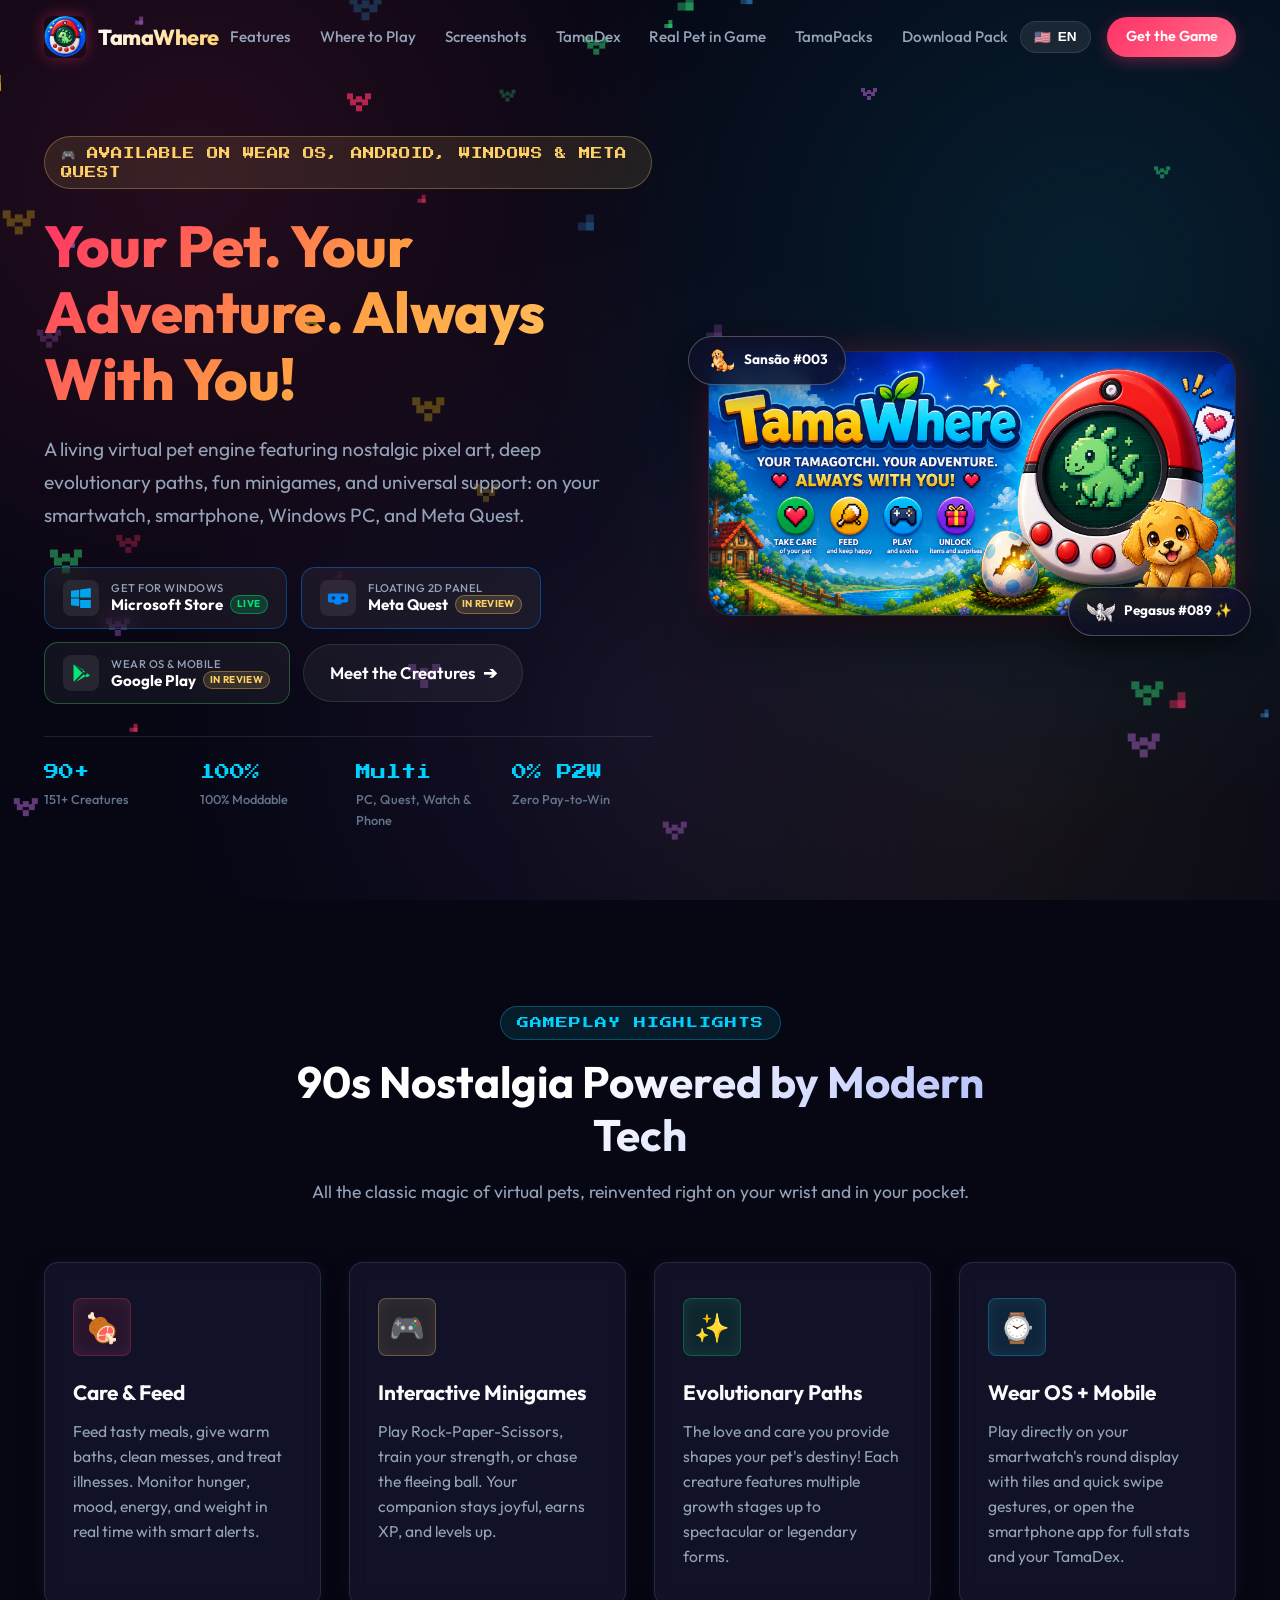
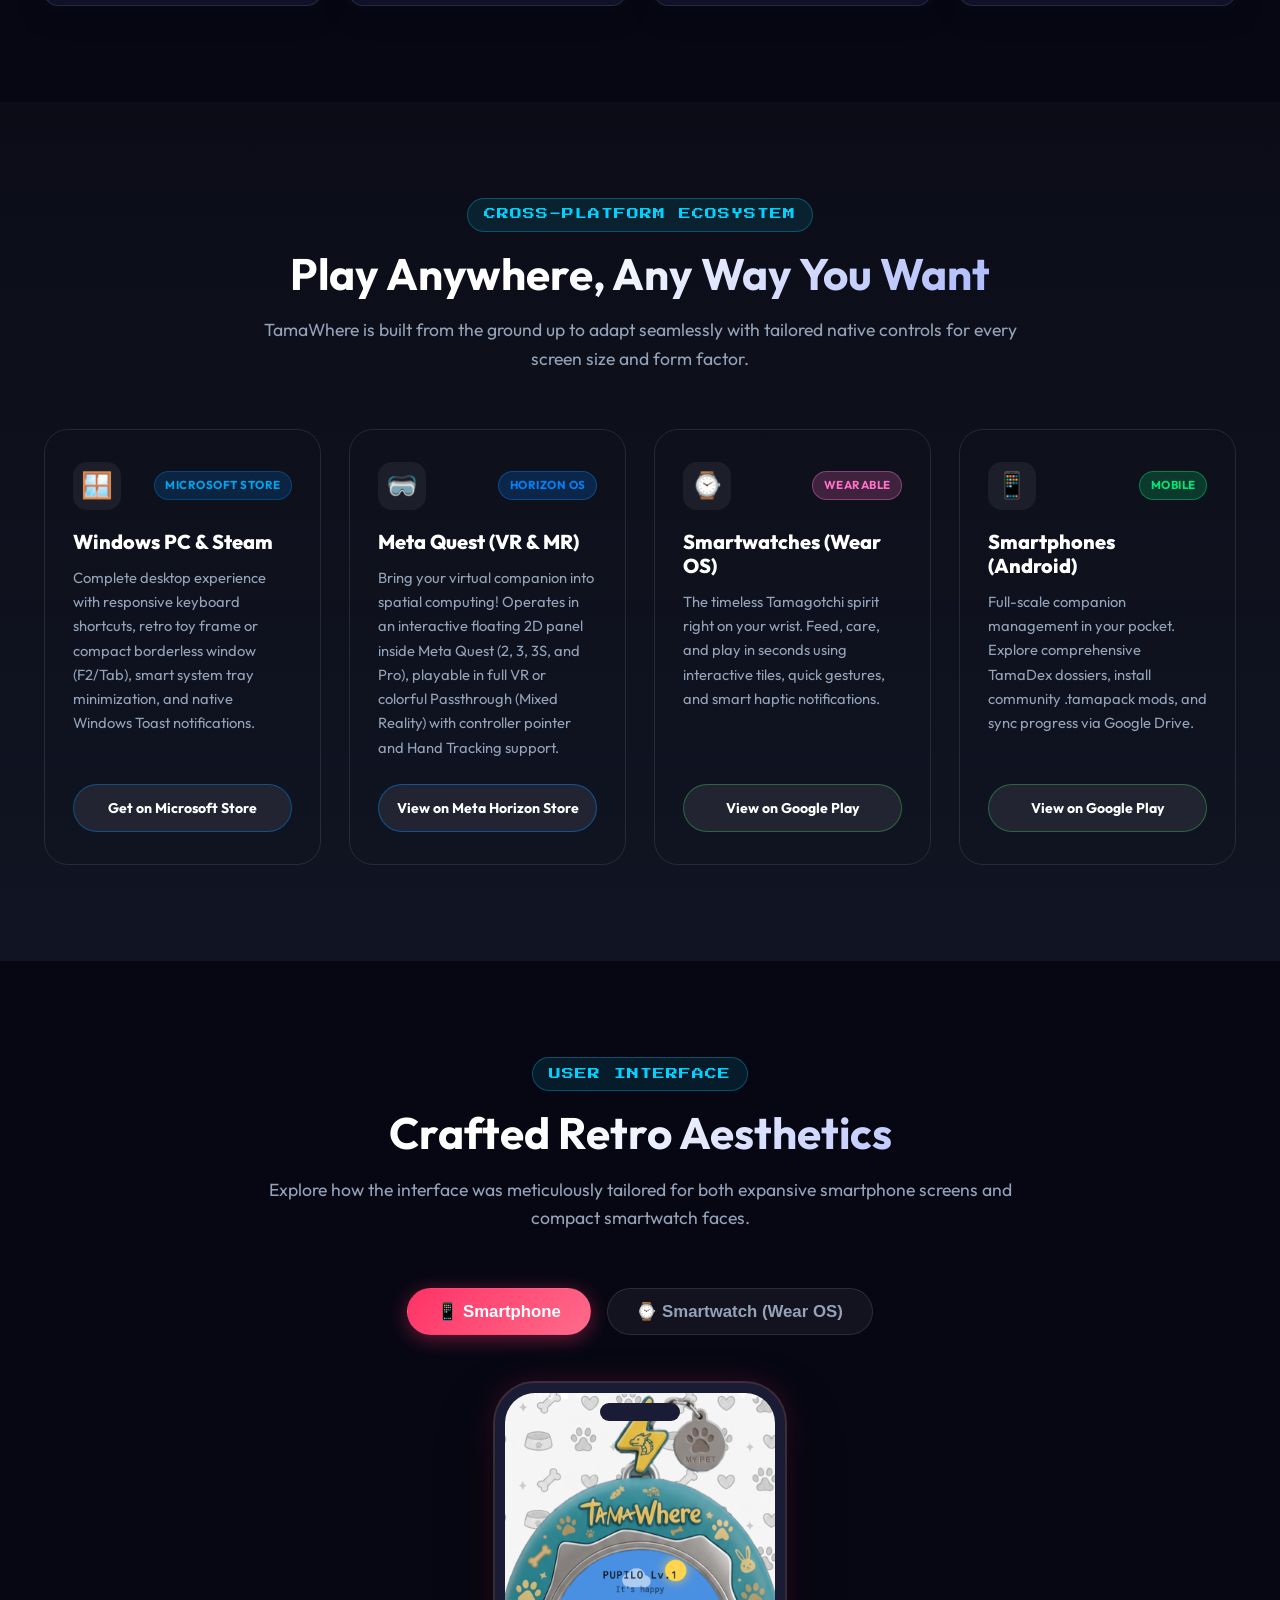
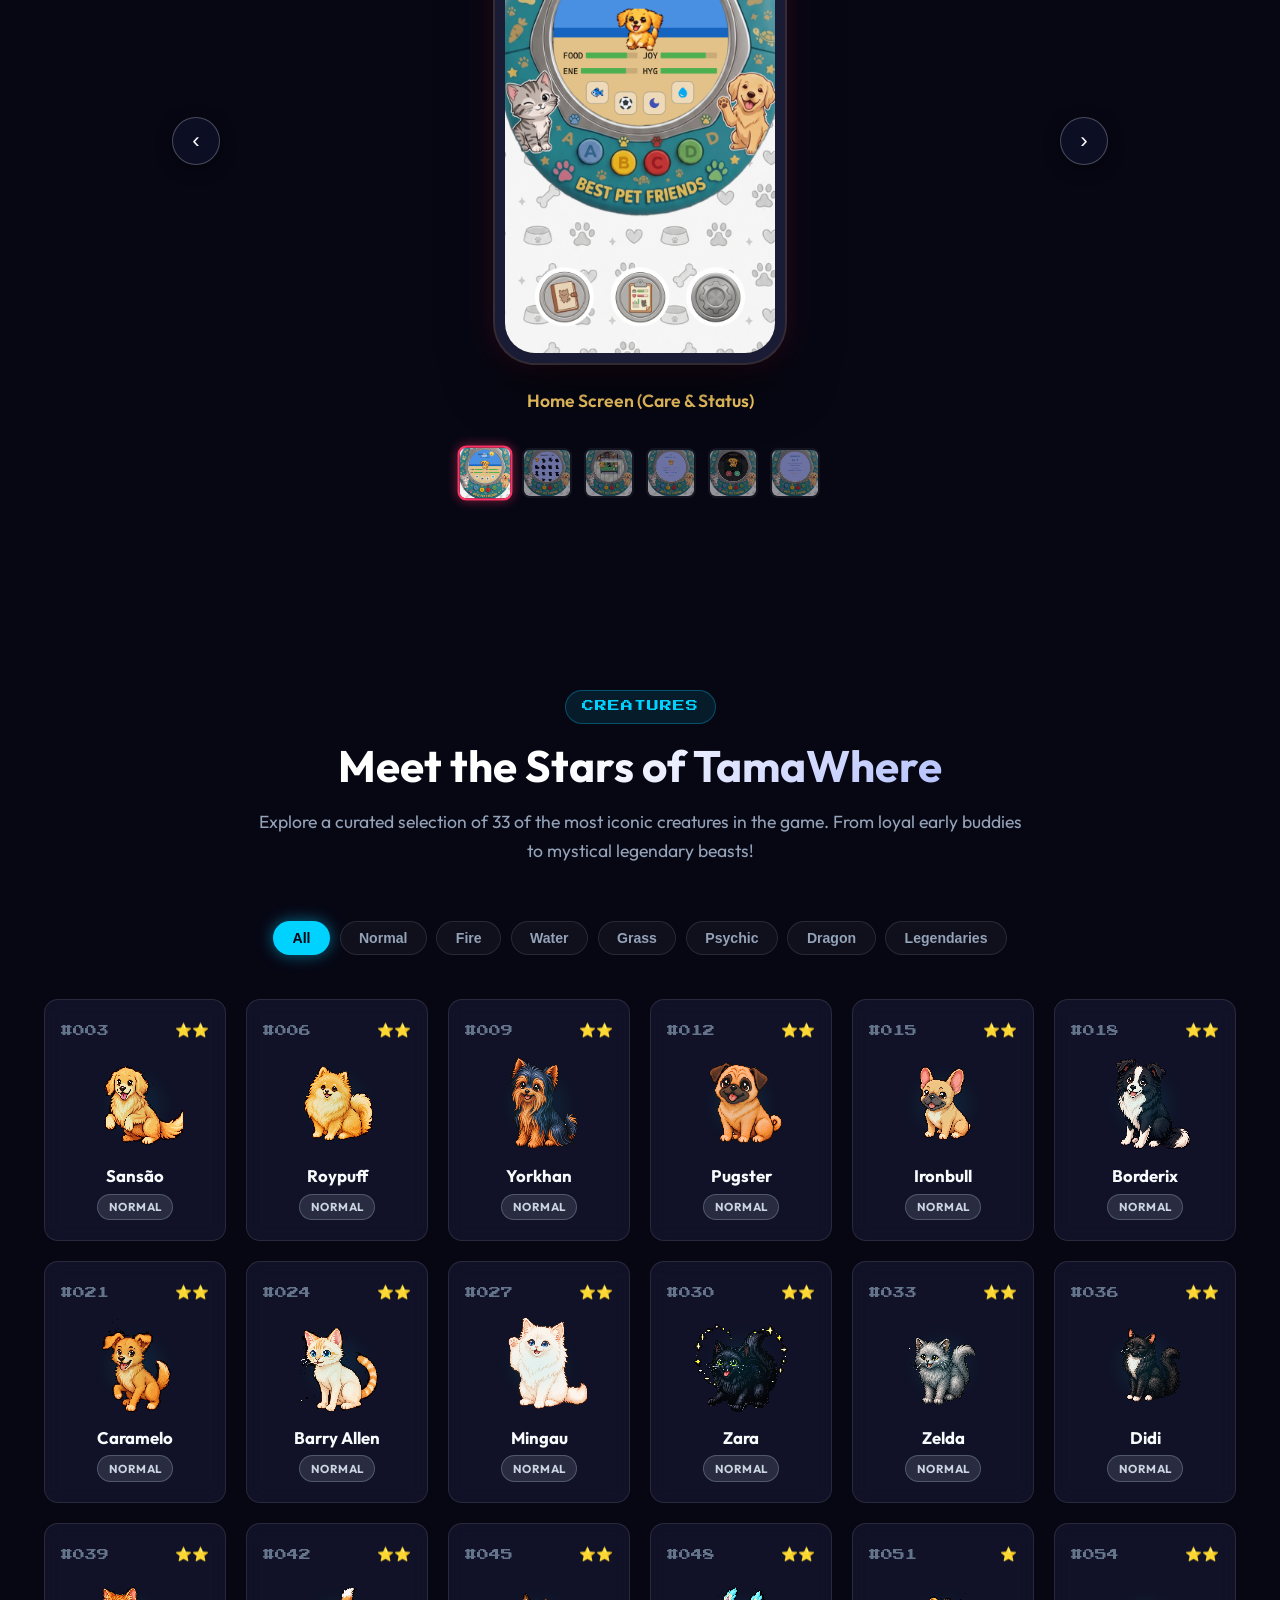
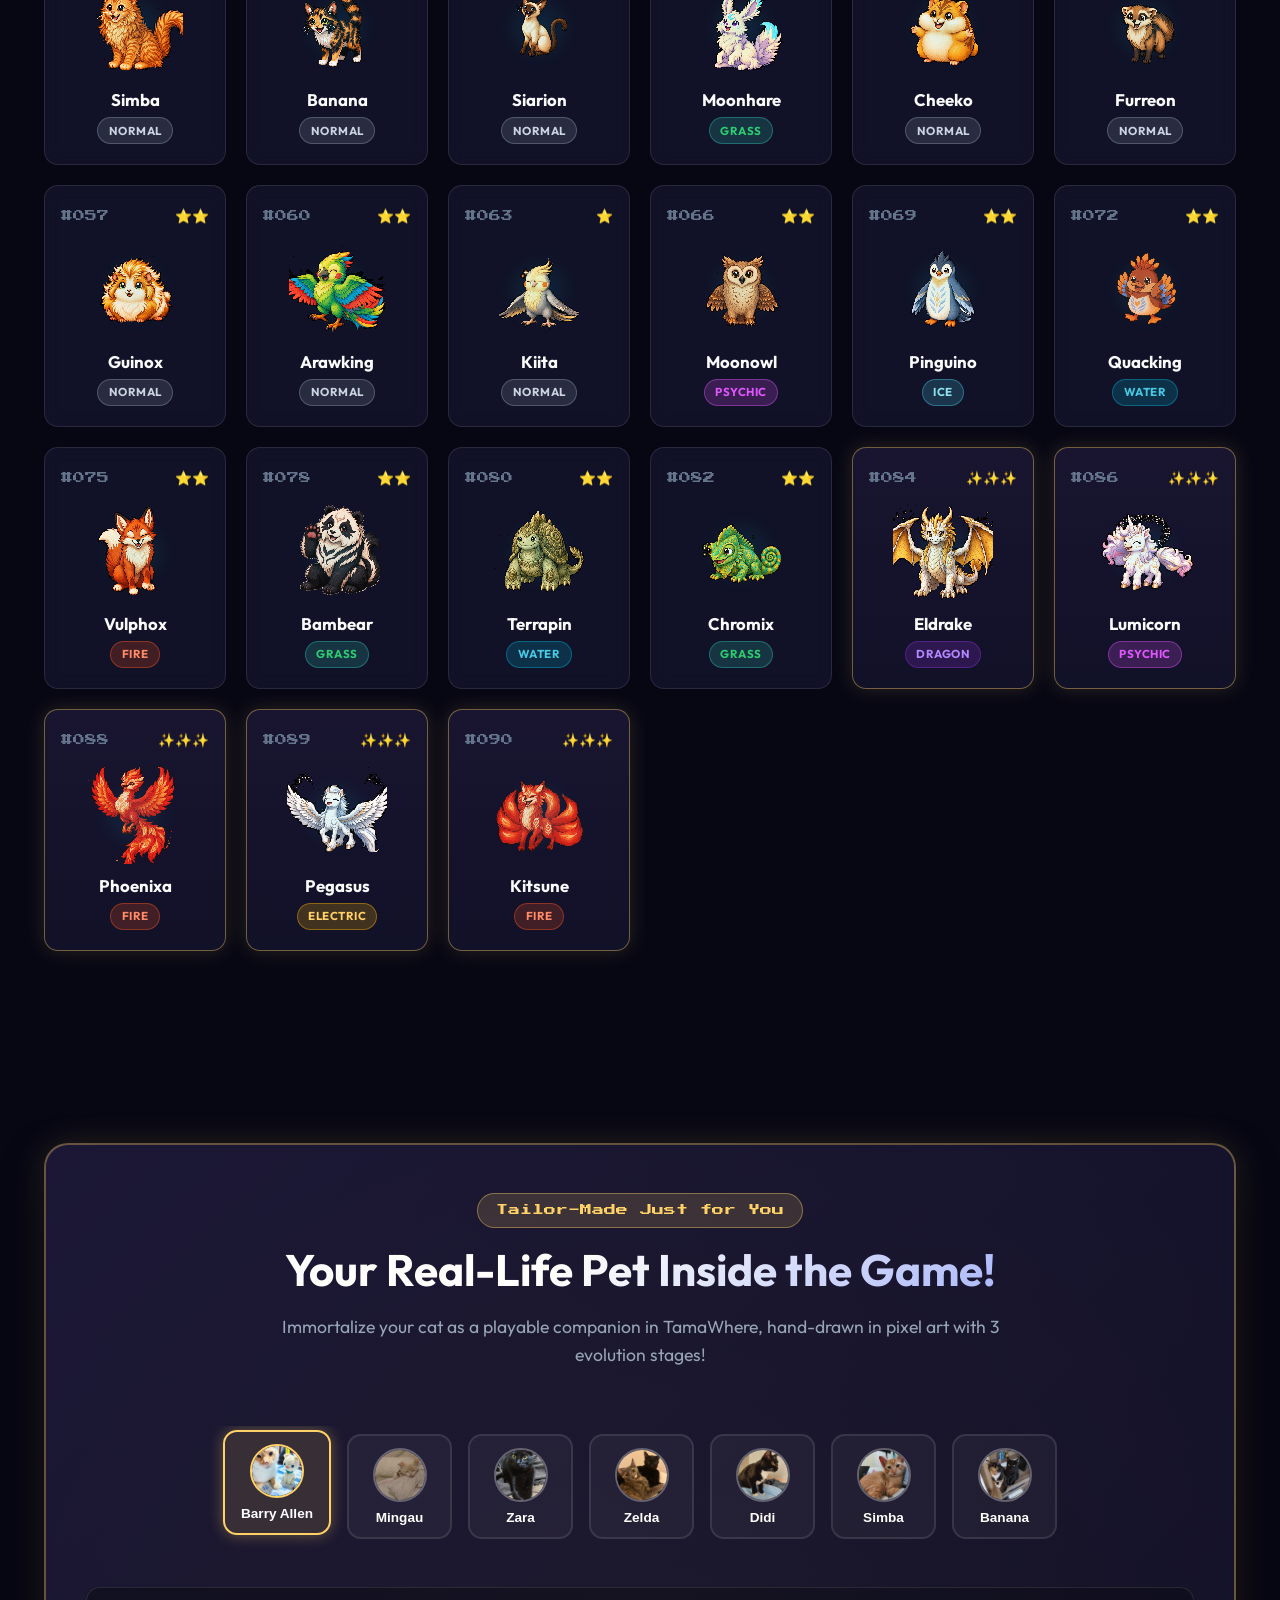
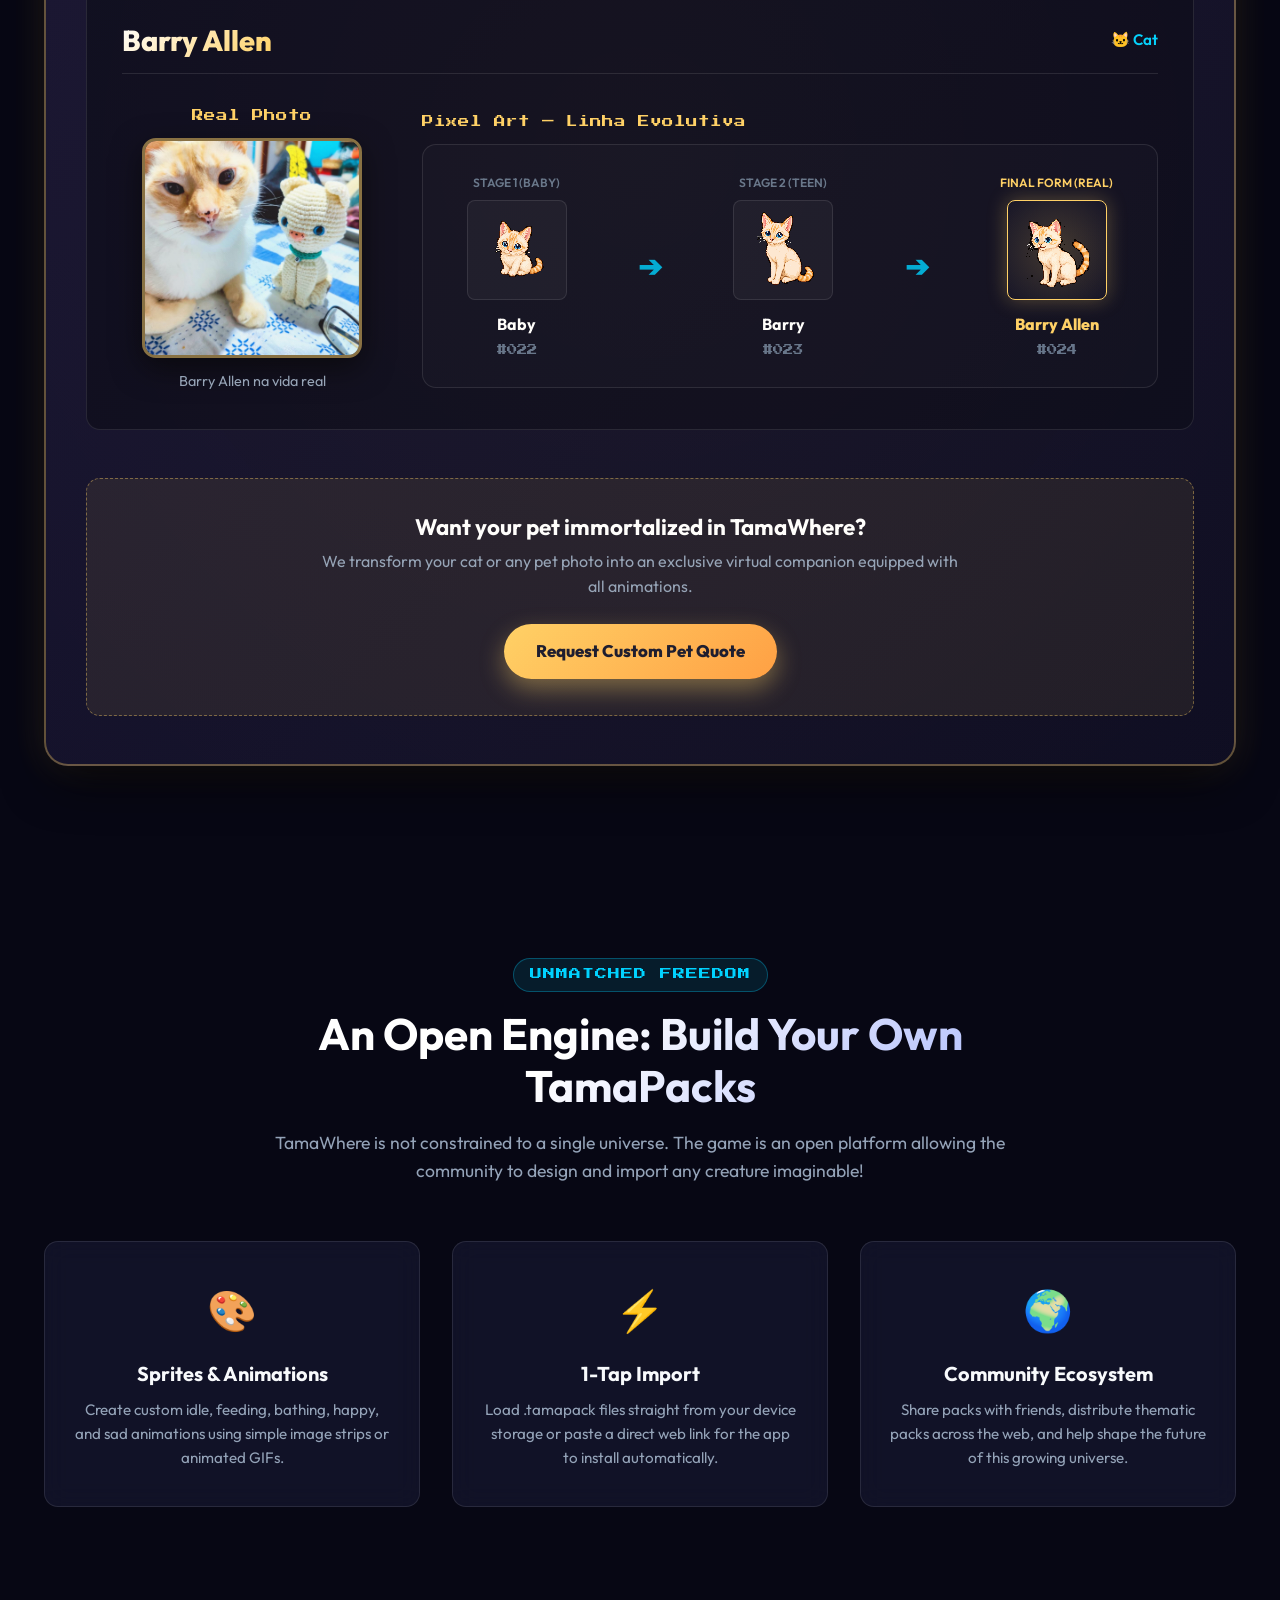
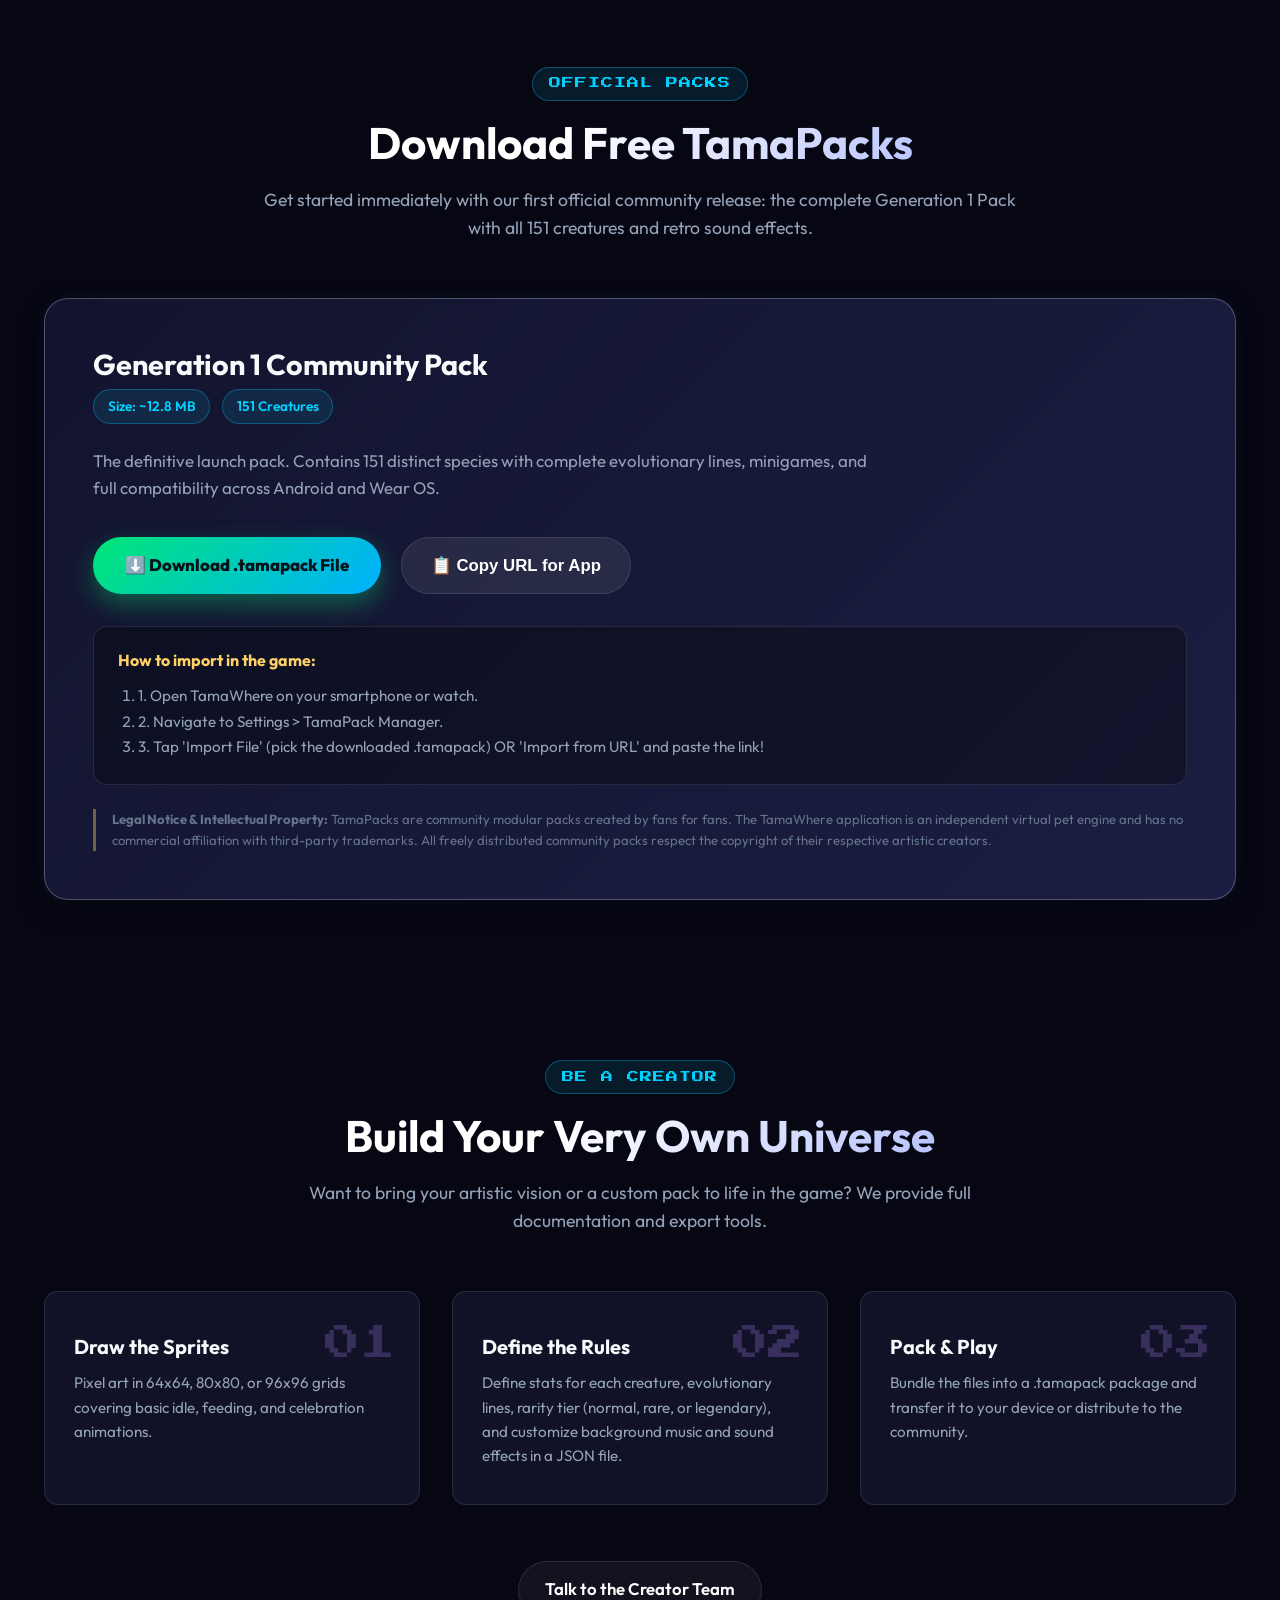
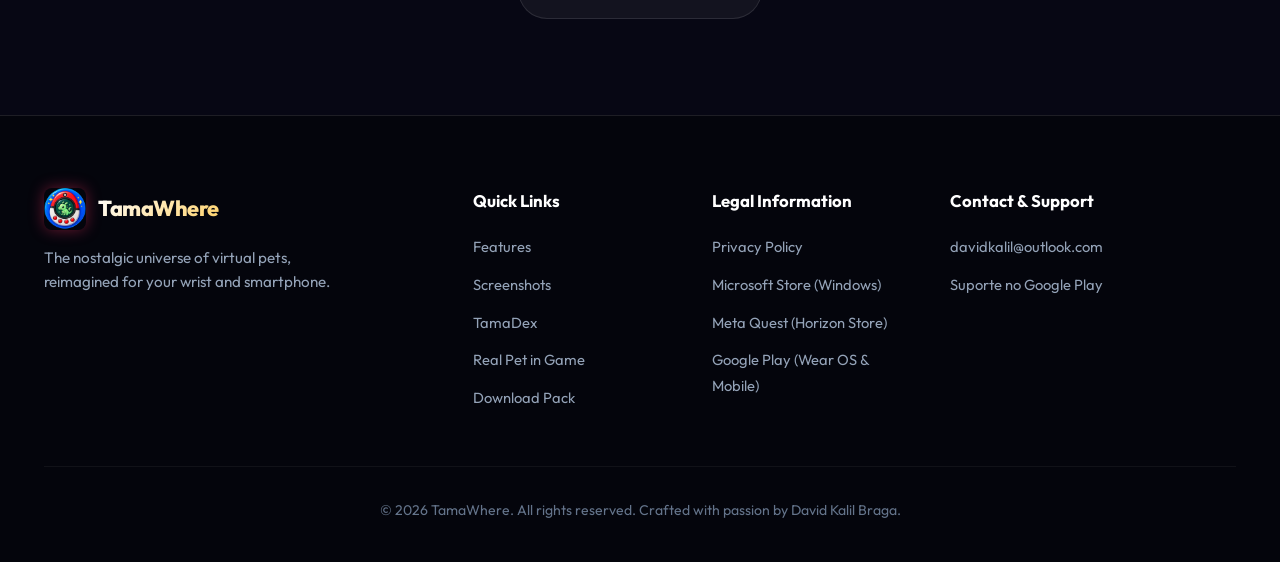
==== commit e40ef409: "fix(mobile): optimize store cards layout, platforms stack, font glyphs and bust cache" ====
--- a/index.html
+++ b/index.html
@@ -1,19 +1,23 @@
 <!DOCTYPE html>
 <html lang="pt-BR">
+
 <head>
   <meta charset="UTF-8" />
   <meta name="viewport" content="width=device-width, initial-scale=1.0" />
-    <!-- Canonical & Verification -->
+  <!-- Canonical & Verification -->
   <link rel="canonical" href="https://tamawhere.netlify.app/" />
   <meta name="google-site-verification" content="google6eba736a5cfd4529" />
   <title>TamaWhere — Seu Bichinho Virtual no Pulso, Celular, Windows e Meta Quest</title>
-  
+
   <!-- SEO & Social Meta Tags -->
-  <meta name="description" content="O primeiro Virtual Pet universal para Wear OS, Android, Windows PC e Meta Quest. Cuide, alimente, brinque, evolua e crie seus próprios TamaPacks em pixel art nostálgica." />
-  <meta name="keywords" content="TamaWhere, Virtual Pet, Wear OS, Android, Smartwatch, Bichinho Virtual, Pixel Art, Retro Games" />
+  <meta name="description"
+    content="O primeiro Virtual Pet universal para Wear OS, Android, Windows PC e Meta Quest. Cuide, alimente, brinque, evolua e crie seus próprios TamaPacks em pixel art nostálgica." />
+  <meta name="keywords"
+    content="TamaWhere, Virtual Pet, Wear OS, Android, Smartwatch, Bichinho Virtual, Pixel Art, Retro Games" />
   <meta name="author" content="David Kalil Braga" />
   <meta property="og:title" content="TamaWhere — Seu Pet. Sua Aventura. Sempre com Você!" />
-  <meta property="og:description" content="Engine viva de bichinhos virtuais para Wear OS, Android, Windows e Meta Quest. 151+ criaturas, suporte a mods comunitários e personalização de pets reais." />
+  <meta property="og:description"
+    content="Engine viva de bichinhos virtuais para Wear OS, Android, Windows e Meta Quest. 151+ criaturas, suporte a mods comunitários e personalização de pets reais." />
   <meta property="og:image" content="img/banners/banner_pt.png" />
   <meta property="og:type" content="website" />
   <meta name="twitter:card" content="summary_large_image" />
@@ -25,10 +29,12 @@
   <!-- Google Fonts -->
   <link rel="preconnect" href="https://fonts.googleapis.com" />
   <link rel="preconnect" href="https://fonts.gstatic.com" crossorigin />
-  <link href="https://fonts.googleapis.com/css2?family=Outfit:wght@400;500;600;700;800;900&family=Press+Start+2P&display=swap" rel="stylesheet" />
+  <link
+    href="https://fonts.googleapis.com/css2?family=Outfit:wght@400;500;600;700;800;900&family=Press+Start+2P&display=swap"
+    rel="stylesheet" />
 
   <!-- Main Stylesheet -->
-  <link rel="stylesheet" href="css/style.css" />
+  <link rel="stylesheet" href="css/style.css?v=1.0.5" />
 
   <!-- Schema.org Structured Data for Search Engines & AI Assistants (Google, ChatGPT, Perplexity) -->
   <script type="application/ld+json">
@@ -127,6 +133,7 @@
   }
   </script>
 </head>
+
 <body>
 
   <!-- Floating Pixel Sparkles/Hearts Canvas Background -->
@@ -161,9 +168,7 @@
         </button>
 
         <!-- CTA Direct Store Link -->
-        <a href="#platforms" 
-           class="nav-cta-btn"
-           data-i18n="nav_download_app">
+        <a href="#platforms" class="nav-cta-btn" data-i18n="nav_download_app">
           Baixar o Jogo
         </a>
 
@@ -185,24 +190,24 @@
       <div class="container hero-grid">
         <div class="hero-content">
           <div class="hero-badge" data-i18n="hero_badge">
-            🐾 O PRIMEIRO VIRTUAL PET NO SEU PULSO E SMARTPHONE
+            🎮 DISPONIVEL PARA WEAR OS, ANDROID, WINDOWS E META QUEST
           </div>
           <h1 class="hero-title">
             <span class="hero-title-highlight" data-i18n="hero_title">Seu Pet. Sua Aventura. Sempre com Você!</span>
           </h1>
           <p class="hero-desc" data-i18n="hero_desc">
-            Uma engine viva de bichinhos virtuais com pixel art nostálgica, sistema profundo de evolução, minigames e sincronização total entre Wear OS e Android.
+            Uma engine viva de bichinhos virtuais com pixel art nostálgica, sistema profundo de evolução, minigames e
+            sincronização total entre Wear OS e Android.
           </p>
 
           <div class="hero-stores-grid">
             <!-- Microsoft Store Button -->
-            <a href="https://apps.microsoft.com/detail/9mxcjn23mzp7?hl=pt-BR&gl=BR" 
-               target="_blank" 
-               rel="noopener noreferrer" 
-               class="btn-store-card store-windows">
+            <a href="https://apps.microsoft.com/detail/9mxcjn23mzp7?hl=pt-BR&gl=BR" target="_blank"
+              rel="noopener noreferrer" class="btn-store-card store-windows">
               <div class="store-icon-box">
                 <svg width="20" height="20" viewBox="0 0 88 88" fill="currentColor">
-                  <path d="M0 12.402l35.689-4.86.016 34.423-35.67.203zm35.67 33.529l.028 34.453L.028 75.48.016 46.134zm4.326-39.04L87.314 0v41.527l-47.318.376zm47.329 45.47v41.543l-47.329-6.699-.044-34.454z"/>
+                  <path
+                    d="M0 12.402l35.689-4.86.016 34.423-35.67.203zm35.67 33.529l.028 34.453L.028 75.48.016 46.134zm4.326-39.04L87.314 0v41.527l-47.318.376zm47.329 45.47v41.543l-47.329-6.699-.044-34.454z" />
                 </svg>
               </div>
               <div class="store-info">
@@ -215,13 +220,12 @@
             </a>
 
             <!-- Meta Quest Button -->
-            <a href="https://www.meta.com/pt-br/experiences/tamawhere/1620772423042196/" 
-               target="_blank" 
-               rel="noopener noreferrer" 
-               class="btn-store-card store-meta">
+            <a href="https://www.meta.com/pt-br/experiences/tamawhere/1620772423042196/" target="_blank"
+              rel="noopener noreferrer" class="btn-store-card store-meta">
               <div class="store-icon-box">
                 <svg width="22" height="22" viewBox="0 0 24 24" fill="currentColor">
-                  <path d="M21 7H3a2 2 0 0 0-2 2v6a2 2 0 0 0 2 2h4.5l1.5 2h6l1.5-2H21a2 2 0 0 0 2-2V9a2 2 0 0 0-2-2zm-14 7a2 2 0 1 1 0-4 2 2 0 0 1 0 4zm10 0a2 2 0 1 1 0-4 2 2 0 0 1 0 4z"/>
+                  <path
+                    d="M21 7H3a2 2 0 0 0-2 2v6a2 2 0 0 0 2 2h4.5l1.5 2h6l1.5-2H21a2 2 0 0 0 2-2V9a2 2 0 0 0-2-2zm-14 7a2 2 0 1 1 0-4 2 2 0 0 1 0 4zm10 0a2 2 0 1 1 0-4 2 2 0 0 1 0 4z" />
                 </svg>
               </div>
               <div class="store-info">
@@ -234,13 +238,12 @@
             </a>
 
             <!-- Google Play Button -->
-            <a href="https://play.google.com/store/apps/details?id=com.xxfalcoonx.tamawhere" 
-               target="_blank" 
-               rel="noopener noreferrer" 
-               class="btn-store-card store-play">
+            <a href="https://play.google.com/store/apps/details?id=com.xxfalcoonx.tamawhere" target="_blank"
+              rel="noopener noreferrer" class="btn-store-card store-play">
               <div class="store-icon-box">
                 <svg width="20" height="20" viewBox="0 0 24 24" fill="currentColor">
-                  <path d="M3.609 1.814L13.793 12 3.61 22.186a1.99 1.99 0 0 1-.61-.926V2.74c0-.34.1-.667.609-.926zm11.603 11.604l2.429 2.428-11.83 6.83 9.401-9.258zm2.43-2.428L3.811 1.732l11.83 6.83-2.429 2.426zm1.328 1.328l2.94 1.7c.69.4.69 1.056 0 1.456l-2.94 1.7-1.89-1.928 1.89-1.928z"/>
+                  <path
+                    d="M3.609 1.814L13.793 12 3.61 22.186a1.99 1.99 0 0 1-.61-.926V2.74c0-.34.1-.667.609-.926zm11.603 11.604l2.429 2.428-11.83 6.83 9.401-9.258zm2.43-2.428L3.811 1.732l11.83 6.83-2.429 2.426zm1.328 1.328l2.94 1.7c.69.4.69 1.056 0 1.456l-2.94 1.7-1.89-1.928 1.89-1.928z" />
                 </svg>
               </div>
               <div class="store-info">
@@ -261,7 +264,7 @@
 
           <div class="hero-stats">
             <div class="stat-item">
-              <span class="stat-value">151+</span>
+              <span class="stat-value">90+</span>
               <span class="stat-label" data-i18n="stat_creatures">Criaturas</span>
             </div>
             <div class="stat-item">
@@ -281,10 +284,8 @@
 
         <div class="hero-visual">
           <div class="hero-banner-card">
-            <img src="img/banners/banner_pt.png" 
-                 alt="TamaWhere Official Banner" 
-                 id="heroBannerImg" 
-                 class="hero-banner-img" />
+            <img src="img/banners/banner_pt.png" alt="TamaWhere Official Banner" id="heroBannerImg"
+              class="hero-banner-img" />
           </div>
 
           <!-- Floating Badges -->
@@ -318,7 +319,8 @@
             <div class="feature-icon-box">🍖</div>
             <h3 class="feature-title" data-i18n="feat_care_title">Cuide & Alimente</h3>
             <p class="feature-desc" data-i18n="feat_care_desc">
-              Alimente com comidas gostosas, dê banho, limpe as sujeiras e cure doenças. Monitore fome, humor, energia e peso em tempo real com lembretes inteligentes.
+              Alimente com comidas gostosas, dê banho, limpe as sujeiras e cure doenças. Monitore fome, humor, energia e
+              peso em tempo real com lembretes inteligentes.
             </p>
           </div>
 
@@ -326,7 +328,8 @@
             <div class="feature-icon-box">🎮</div>
             <h3 class="feature-title" data-i18n="feat_games_title">Minigames Interativos</h3>
             <p class="feature-desc" data-i18n="feat_games_desc">
-              Jogue Pedra-Papel-Tesoura, treine sua força ou persiga a bola enquanto ela foge. Seu companheiro se diverte, ganha experiência e sobe de nível.
+              Jogue Pedra-Papel-Tesoura, treine sua força ou persiga a bola enquanto ela foge. Seu companheiro se
+              diverte, ganha experiência e sobe de nível.
             </p>
           </div>
 
@@ -334,7 +337,8 @@
             <div class="feature-icon-box">✨</div>
             <h3 class="feature-title" data-i18n="feat_evo_title">Linhas Evolutivas</h3>
             <p class="feature-desc" data-i18n="feat_evo_desc">
-              O modo como você cuida determina o destino! Cada criatura possui estágios de crescimento até alcançar formas adultas espetaculares ou lendárias.
+              O modo como você cuida determina o destino! Cada criatura possui estágios de crescimento até alcançar
+              formas adultas espetaculares ou lendárias.
             </p>
           </div>
 
@@ -342,7 +346,8 @@
             <div class="feature-icon-box">⌚</div>
             <h3 class="feature-title" data-i18n="feat_wear_title">Wear OS + Celular</h3>
             <p class="feature-desc" data-i18n="feat_wear_desc">
-              Jogue direto na tela redonda do seu smartwatch com tiles e gestos rápidos, ou abra o app no celular para gerenciar seu TamaDex e estatísticas completas.
+              Jogue direto na tela redonda do seu smartwatch com tiles e gestos rápidos, ou abra o app no celular para
+              gerenciar seu TamaDex e estatísticas completas.
             </p>
           </div>
         </div>
@@ -358,7 +363,8 @@
           <span class="section-tag" data-i18n="platforms_tag">ECOSSISTEMA MULTIPLATAFORMA</span>
           <h2 class="section-title" data-i18n="platforms_title">Jogue Onde Quiser, Como Quiser</h2>
           <p class="section-subtitle" data-i18n="platforms_subtitle">
-            O TamaWhere foi construído do zero para se adaptar com perfeição e controles sob medida a cada formato de tela e dispositivo.
+            O TamaWhere foi construído do zero para se adaptar com perfeição e controles sob medida a cada formato de
+            tela e dispositivo.
           </p>
         </div>
 
@@ -371,14 +377,12 @@
             </div>
             <h3 class="platform-card-title" data-i18n="plat_win_title">Windows PC & Steam</h3>
             <p class="platform-card-desc" data-i18n="plat_win_desc">
-              Experiência desktop completa com atalhos de teclado ágeis, modo carcaça retrô ou janela compacta (F2/Tab), minimização inteligente para a bandeja do sistema (Tray) e notificações nativas do Windows Toast.
+              Experiência desktop completa com atalhos de teclado ágeis, modo carcaça retrô ou janela compacta (F2/Tab),
+              minimização inteligente para a bandeja do sistema (Tray) e notificações nativas do Windows Toast.
             </p>
             <div class="platform-card-action">
-              <a href="https://apps.microsoft.com/detail/9mxcjn23mzp7?hl=pt-BR&gl=BR" 
-                 target="_blank" 
-                 rel="noopener noreferrer" 
-                 class="btn-platform-link btn-win-accent"
-                 data-i18n="plat_win_btn">
+              <a href="https://apps.microsoft.com/detail/9mxcjn23mzp7?hl=pt-BR&gl=BR" target="_blank"
+                rel="noopener noreferrer" class="btn-platform-link btn-win-accent" data-i18n="plat_win_btn">
                 Baixar na Microsoft Store
               </a>
             </div>
@@ -392,14 +396,13 @@
             </div>
             <h3 class="platform-card-title" data-i18n="plat_quest_title">Meta Quest (VR & MR)</h3>
             <p class="platform-card-desc" data-i18n="plat_quest_desc">
-              Leve seu companheiro virtual para a computação espacial! O jogo roda em um painel espacial flutuante em 2D dentro do Meta Quest (2, 3, 3S e Pro), jogável em VR ou no Passthrough colorido (Mixed Reality) com suporte a ponteiros de controle e Hand Tracking.
+              Leve seu companheiro virtual para a computação espacial! O jogo roda em um painel espacial flutuante em 2D
+              dentro do Meta Quest (2, 3, 3S e Pro), jogável em VR ou no Passthrough colorido (Mixed Reality) com
+              suporte a ponteiros de controle e Hand Tracking.
             </p>
             <div class="platform-card-action">
-              <a href="https://www.meta.com/pt-br/experiences/tamawhere/1620772423042196/" 
-                 target="_blank" 
-                 rel="noopener noreferrer" 
-                 class="btn-platform-link btn-meta-accent"
-                 data-i18n="plat_quest_btn">
+              <a href="https://www.meta.com/pt-br/experiences/tamawhere/1620772423042196/" target="_blank"
+                rel="noopener noreferrer" class="btn-platform-link btn-meta-accent" data-i18n="plat_quest_btn">
                 Ver no Meta Horizon Store
               </a>
             </div>
@@ -413,14 +416,12 @@
             </div>
             <h3 class="platform-card-title" data-i18n="plat_wear_title">Smartwatches (Wear OS)</h3>
             <p class="platform-card-desc" data-i18n="plat_wear_desc">
-              O espírito clássico do Tamagotchi no seu pulso. Cuide, alimente e brinque em segundos através de tiles interativos no relógio, toques rápidos e notificações táteis inteligentes.
+              O espírito clássico do Tamagotchi no seu pulso. Cuide, alimente e brinque em segundos através de tiles
+              interativos no relógio, toques rápidos e notificações táteis inteligentes.
             </p>
             <div class="platform-card-action">
-              <a href="https://play.google.com/store/apps/details?id=com.xxfalcoonx.tamawhere" 
-                 target="_blank" 
-                 rel="noopener noreferrer" 
-                 class="btn-platform-link btn-play-accent"
-                 data-i18n="plat_wear_btn">
+              <a href="https://play.google.com/store/apps/details?id=com.xxfalcoonx.tamawhere" target="_blank"
+                rel="noopener noreferrer" class="btn-platform-link btn-play-accent" data-i18n="plat_wear_btn">
                 Ver no Google Play
               </a>
             </div>
@@ -434,14 +435,12 @@
             </div>
             <h3 class="platform-card-title" data-i18n="plat_mobile_title">Smartphones (Android)</h3>
             <p class="platform-card-desc" data-i18n="plat_mobile_desc">
-              Gerenciamento completo na palma da mão. Explore o TamaDex com fichas detalhadas, importe novos pacotes comunitários (.tamapack) e sincronize seus saves no Google Drive com 1 toque.
+              Gerenciamento completo na palma da mão. Explore o TamaDex com fichas detalhadas, importe novos pacotes
+              comunitários (.tamapack) e sincronize seus saves no Google Drive com 1 toque.
             </p>
             <div class="platform-card-action">
-              <a href="https://play.google.com/store/apps/details?id=com.xxfalcoonx.tamawhere" 
-                 target="_blank" 
-                 rel="noopener noreferrer" 
-                 class="btn-platform-link btn-play-accent"
-                 data-i18n="plat_mobile_btn">
+              <a href="https://play.google.com/store/apps/details?id=com.xxfalcoonx.tamawhere" target="_blank"
+                rel="noopener noreferrer" class="btn-platform-link btn-play-accent" data-i18n="plat_mobile_btn">
                 Ver no Google Play
               </a>
             </div>
@@ -459,7 +458,8 @@
           <span class="section-tag" data-i18n="screenshots_tag">INTERFACE DO JOGO</span>
           <h2 class="section-title" data-i18n="screenshots_title">Design Retrô Cuidadosamente Lapidado</h2>
           <p class="section-subtitle" data-i18n="screenshots_subtitle">
-            Veja como a interface foi desenhada tanto para telas grandes de smartphones quanto para mostradores redondos de smartwatches.
+            Veja como a interface foi desenhada tanto para telas grandes de smartphones quanto para mostradores redondos
+            de smartwatches.
           </p>
         </div>
 
@@ -474,7 +474,8 @@
           <button class="sc-nav-btn sc-prev-btn" id="scPrevBtn" aria-label="Screenshot Anterior">‹</button>
 
           <div class="device-frame frame-mobile" id="mockupDevice">
-            <img src="img/screenshots/mobile_home.png" alt="TamaWhere Screen" id="mockupScreenImg" class="mockup-screen-img" />
+            <img src="img/screenshots/mobile_home.png" alt="TamaWhere Screen" id="mockupScreenImg"
+              class="mockup-screen-img" />
           </div>
 
           <button class="sc-nav-btn sc-next-btn" id="scNextBtn" aria-label="Próxima Screenshot">›</button>
@@ -527,7 +528,8 @@
             <span class="custom-badge-vip" data-i18n="custom_badge_vip">⭐ Feito sob Medida para Você</span>
             <h2 class="section-title" data-i18n="custom_title">Seu Bichinho Real Dentro do Jogo!</h2>
             <p class="section-subtitle" data-i18n="custom_subtitle">
-              Eternize seu gatinho como uma criatura jogável no TamaWhere, desenhado à mão em pixel art com 3 estágios evolutivos!
+              Eternize seu gatinho como uma criatura jogável no TamaWhere, desenhado à mão em pixel art com 3 estágios
+              evolutivos!
             </p>
           </div>
 
@@ -541,11 +543,11 @@
           <div class="custom-cta-card">
             <h4 data-i18n="custom_cta_title">Quer o seu pet imortalizado no TamaWhere?</h4>
             <p data-i18n="custom_cta_desc">
-              Transformamos a foto do seu gatinho ou outro animal de estimação em um personagem exclusivo com todas as animações.
-            </p>
-            <a href="mailto:davidkalil@outlook.com?subject=Custom%20Pet%20TamaWhere%20-%20Solicita%C3%A7%C3%A3o%20de%20Or%C3%A7amento" 
-               class="btn-gold" 
-               data-i18n="btn_quote_custom">
+              Transformamos a foto do seu gatinho ou outro animal de estimação em um personagem exclusivo com todas as
+              animações.
+            </p>
+            <a href="mailto:davidkalil@outlook.com?subject=Custom%20Pet%20TamaWhere%20-%20Solicita%C3%A7%C3%A3o%20de%20Or%C3%A7amento"
+              class="btn-gold" data-i18n="btn_quote_custom">
               ✨ Solicitar Orçamento Personalizado
             </a>
           </div>
@@ -562,7 +564,8 @@
           <span class="section-tag" data-i18n="packs_tag">LIBERDADE TOTAL</span>
           <h2 class="section-title" data-i18n="packs_title">Uma Engine Universal: Crie seus Próprios TamaPacks</h2>
           <p class="section-subtitle" data-i18n="packs_subtitle">
-            O TamaWhere não se limita a um único universo. O jogo foi construído como uma engine aberta que permite à comunidade desenhar e carregar qualquer criatura!
+            O TamaWhere não se limita a um único universo. O jogo foi construído como uma engine aberta que permite à
+            comunidade desenhar e carregar qualquer criatura!
           </p>
         </div>
 
@@ -571,7 +574,8 @@
             <div class="pillar-icon">🎨</div>
             <h3 class="pillar-title" data-i18n="pack_pillar1_title">Sprites & Animações</h3>
             <p class="pillar-desc" data-i18n="pack_pillar1_desc">
-              Crie animações de repouso, alimentação, banho, alegria e tristeza com seus próprios arquivos de imagem ou GIFs animados.
+              Crie animações de repouso, alimentação, banho, alegria e tristeza com seus próprios arquivos de imagem ou
+              GIFs animados.
             </p>
           </div>
 
@@ -579,7 +583,8 @@
             <div class="pillar-icon">⚡</div>
             <h3 class="pillar-title" data-i18n="pack_pillar2_title">Importação em 1 Toque</h3>
             <p class="pillar-desc" data-i18n="pack_pillar2_desc">
-              Carregue arquivos .tamapack diretamente do armazenamento ou apenas cole uma URL da web para que o jogo instale tudo sozinho.
+              Carregue arquivos .tamapack diretamente do armazenamento ou apenas cole uma URL da web para que o jogo
+              instale tudo sozinho.
             </p>
           </div>
 
@@ -587,7 +592,8 @@
             <div class="pillar-icon">🌍</div>
             <h3 class="pillar-title" data-i18n="pack_pillar3_title">Ecossistema da Comunidade</h3>
             <p class="pillar-desc" data-i18n="pack_pillar3_desc">
-              Compartilhe com seus amigos, distribua pacotes temáticos na internet e faça parte da evolução contínua do projeto.
+              Compartilhe com seus amigos, distribua pacotes temáticos na internet e faça parte da evolução contínua do
+              projeto.
             </p>
           </div>
         </div>
@@ -619,7 +625,8 @@
           </div>
 
           <p class="pack-card-desc" data-i18n="gen1_card_desc">
-            O pacote base completo de lançamento. Contém 151 espécies distintas com linhas evolutivas completas, minigames e compatibilidade total com Android e Wear OS.
+            O pacote base completo de lançamento. Contém 151 espécies distintas com linhas evolutivas completas,
+            minigames e compatibilidade total com Android e Wear OS.
           </p>
 
           <div class="pack-actions">
@@ -637,14 +644,18 @@
             <ol>
               <li data-i18n="import_step1">1. Abra o TamaWhere no celular ou relógio.</li>
               <li data-i18n="import_step2">2. Vá em Configurações > Gerenciador de TamaPacks.</li>
-              <li data-i18n="import_step3">3. Toque em 'Importar Arquivo' (selecione o .tamapack baixado) OU 'Importar por URL' e cole o link direto!</li>
+              <li data-i18n="import_step3">3. Toque em 'Importar Arquivo' (selecione o .tamapack baixado) OU 'Importar
+                por URL' e cole o link direto!</li>
             </ol>
           </div>
 
           <p class="pack-disclaimer">
             <strong data-i18n="disclaimer_title">Aviso Legal e Propriedade Intelectual:</strong>
             <span data-i18n="disclaimer_text">
-              Os TamaPacks são pacotes modulares criados de fã para fãs. O aplicativo TamaWhere é uma engine de bichinhos virtuais independente e não possui filiação comercial com marcas registradas de terceiros. Todos os pacotes fornecidos gratuitamente pela comunidade respeitam os direitos autorais de seus respectivos criadores artísticos.
+              Os TamaPacks são pacotes modulares criados de fã para fãs. O aplicativo TamaWhere é uma engine de
+              bichinhos virtuais independente e não possui filiação comercial com marcas registradas de terceiros. Todos
+              os pacotes fornecidos gratuitamente pela comunidade respeitam os direitos autorais de seus respectivos
+              criadores artísticos.
             </span>
           </p>
         </div>
@@ -660,7 +671,8 @@
           <span class="section-tag" data-i18n="create_tag">SEJA UM CRIADOR</span>
           <h2 class="section-title" data-i18n="create_title">Construa o seu Próprio Universo</h2>
           <p class="section-subtitle" data-i18n="create_subtitle">
-            Quer ver suas próprias criações ou um pacote personalizado ganhando vida no jogo? Nós te ajudamos com a documentação e ferramentas de exportação.
+            Quer ver suas próprias criações ou um pacote personalizado ganhando vida no jogo? Nós te ajudamos com a
+            documentação e ferramentas de exportação.
           </p>
         </div>
 
@@ -677,7 +689,8 @@
             <span class="step-number" data-i18n="create_step2_num">02</span>
             <h3 class="step-title" data-i18n="create_step2_title">Defina as Regras</h3>
             <p class="step-desc" data-i18n="create_step2_desc">
-              Defina os stats de cada bicho, a linha evolutiva, a raridade (normal, raro ou lendário) e personalize as músicas de fundo e efeitos sonoros em um arquivo JSON.
+              Defina os stats de cada bicho, a linha evolutiva, a raridade (normal, raro ou lendário) e personalize as
+              músicas de fundo e efeitos sonoros em um arquivo JSON.
             </p>
           </div>
 
@@ -691,9 +704,8 @@
         </div>
 
         <div class="create-cta-box">
-          <a href="mailto:davidkalil@outlook.com?subject=TamaWhere%20-%20Suporte%20ao%20Criador%20de%20Packs" 
-             class="btn-secondary" 
-             data-i18n="btn_contact_creator">
+          <a href="mailto:davidkalil@outlook.com?subject=TamaWhere%20-%20Suporte%20ao%20Criador%20de%20Packs"
+            class="btn-secondary" data-i18n="btn_contact_creator">
             💬 Falar com a Equipe de Criação
           </a>
         </div>
@@ -732,34 +744,26 @@
           <h5 data-i18n="footer_legal">Informações Legais</h5>
           <ul class="footer-links">
             <li>
-              <a href="https://drive.google.com/file/d/1L6vecvDLhHIdrcVIpfXwREDzxlfBBZ7p/view" 
-                 target="_blank" 
-                 rel="noopener noreferrer" 
-                 data-i18n="footer_privacy">
+              <a href="https://drive.google.com/file/d/1L6vecvDLhHIdrcVIpfXwREDzxlfBBZ7p/view" target="_blank"
+                rel="noopener noreferrer" data-i18n="footer_privacy">
                 Política de Privacidade
               </a>
             </li>
             <li>
-              <a href="https://apps.microsoft.com/detail/9mxcjn23mzp7?hl=pt-BR&gl=BR" 
-                 target="_blank" 
-                 rel="noopener noreferrer" 
-                 data-i18n="footer_store_windows">
+              <a href="https://apps.microsoft.com/detail/9mxcjn23mzp7?hl=pt-BR&gl=BR" target="_blank"
+                rel="noopener noreferrer" data-i18n="footer_store_windows">
                 Microsoft Store (Windows)
               </a>
             </li>
             <li>
-              <a href="https://www.meta.com/pt-br/experiences/tamawhere/1620772423042196/" 
-                 target="_blank" 
-                 rel="noopener noreferrer" 
-                 data-i18n="footer_store_meta">
+              <a href="https://www.meta.com/pt-br/experiences/tamawhere/1620772423042196/" target="_blank"
+                rel="noopener noreferrer" data-i18n="footer_store_meta">
                 Meta Quest (Horizon Store)
               </a>
             </li>
             <li>
-              <a href="https://play.google.com/store/apps/details?id=com.xxfalcoonx.tamawhere" 
-                 target="_blank" 
-                 rel="noopener noreferrer" 
-                 data-i18n="footer_play_store">
+              <a href="https://play.google.com/store/apps/details?id=com.xxfalcoonx.tamawhere" target="_blank"
+                rel="noopener noreferrer" data-i18n="footer_play_store">
                 Google Play (Wear OS & Mobile)
               </a>
             </li>
@@ -770,13 +774,15 @@
           <h5 data-i18n="footer_contact">Contato & Suporte</h5>
           <ul class="footer-links">
             <li><a href="mailto:davidkalil@outlook.com">davidkalil@outlook.com</a></li>
-            <li><a href="https://play.google.com/store/apps/details?id=com.xxfalcoonx.tamawhere" target="_blank" rel="noopener noreferrer">Suporte no Google Play</a></li>
+            <li><a href="https://play.google.com/store/apps/details?id=com.xxfalcoonx.tamawhere" target="_blank"
+                rel="noopener noreferrer">Suporte no Google Play</a></li>
           </ul>
         </div>
       </div>
 
       <div class="footer-bottom">
-        <p>© 2026 TamaWhere. <span data-i18n="footer_rights">Todos os direitos reservados. Feito com paixão por David Kalil Braga.</span></p>
+        <p>© 2026 TamaWhere. <span data-i18n="footer_rights">Todos os direitos reservados. Feito com paixão por David
+            Kalil Braga.</span></p>
       </div>
     </div>
   </footer>
@@ -785,7 +791,8 @@
   <div id="toastNotification" class="toast-notification"></div>
 
   <!-- Scripts -->
-  <script src="js/i18n.js"></script>
-  <script src="js/main.js"></script>
+  <script src="js/i18n.js?v=1.0.5"></script>
+  <script src="js/main.js?v=1.0.5"></script>
 </body>
-</html>
+
+</html>
--- a/css/style.css
+++ b/css/style.css
@@ -1611,6 +1611,7 @@
   .evo-arrow {
     transform: rotate(90deg);
   }
+
 }
 
 
@@ -1864,3 +1865,83 @@
   border-color: #2e7d32;
   box-shadow: 0 0 15px rgba(52, 168, 83, 0.5);
 }
+
+/* ============================================================
+   Mobile Responsiveness for Store Buttons & Platforms
+   ============================================================ */
+@media (max-width: 768px) {
+  .hero-badge {
+    font-size: 0.62rem;
+    line-height: 1.5;
+    padding: 0.45rem 0.85rem;
+    white-space: normal;
+    text-align: center;
+    display: inline-flex;
+  }
+
+  .hero-stores-grid {
+    display: flex !important;
+    flex-direction: column !important;
+    width: 100% !important;
+    gap: 0.75rem !important;
+    margin-bottom: 2rem !important;
+  }
+
+  .btn-store-card {
+    width: 100% !important;
+    display: flex !important;
+    align-items: center !important;
+    justify-content: flex-start !important;
+    padding: 0.85rem 1.15rem !important;
+    box-sizing: border-box !important;
+    border-radius: var(--radius-md) !important;
+    text-decoration: none !important;
+  }
+
+  .store-info {
+    flex-grow: 1 !important;
+    min-width: 0 !important;
+  }
+
+  .store-title-row {
+    display: flex !important;
+    align-items: center !important;
+    justify-content: space-between !important;
+    width: 100% !important;
+    gap: 0.5rem !important;
+  }
+
+  .store-name {
+    font-size: 0.95rem !important;
+    font-weight: 700 !important;
+  }
+
+  .store-tag {
+    margin-left: auto !important;
+    flex-shrink: 0 !important;
+  }
+
+  .hero-stores-grid .btn-secondary {
+    width: 100% !important;
+    justify-content: center !important;
+    box-sizing: border-box !important;
+    padding: 0.85rem !important;
+    margin-top: 0.25rem !important;
+  }
+
+  .platforms-grid {
+    grid-template-columns: 1fr !important;
+    gap: 1.25rem !important;
+    margin-top: 2rem !important;
+  }
+
+  .platform-card {
+    padding: 1.5rem 1.25rem !important;
+    box-sizing: border-box !important;
+  }
+
+  .btn-platform-link {
+    padding: 0.85rem !important;
+    box-sizing: border-box !important;
+  }
+}
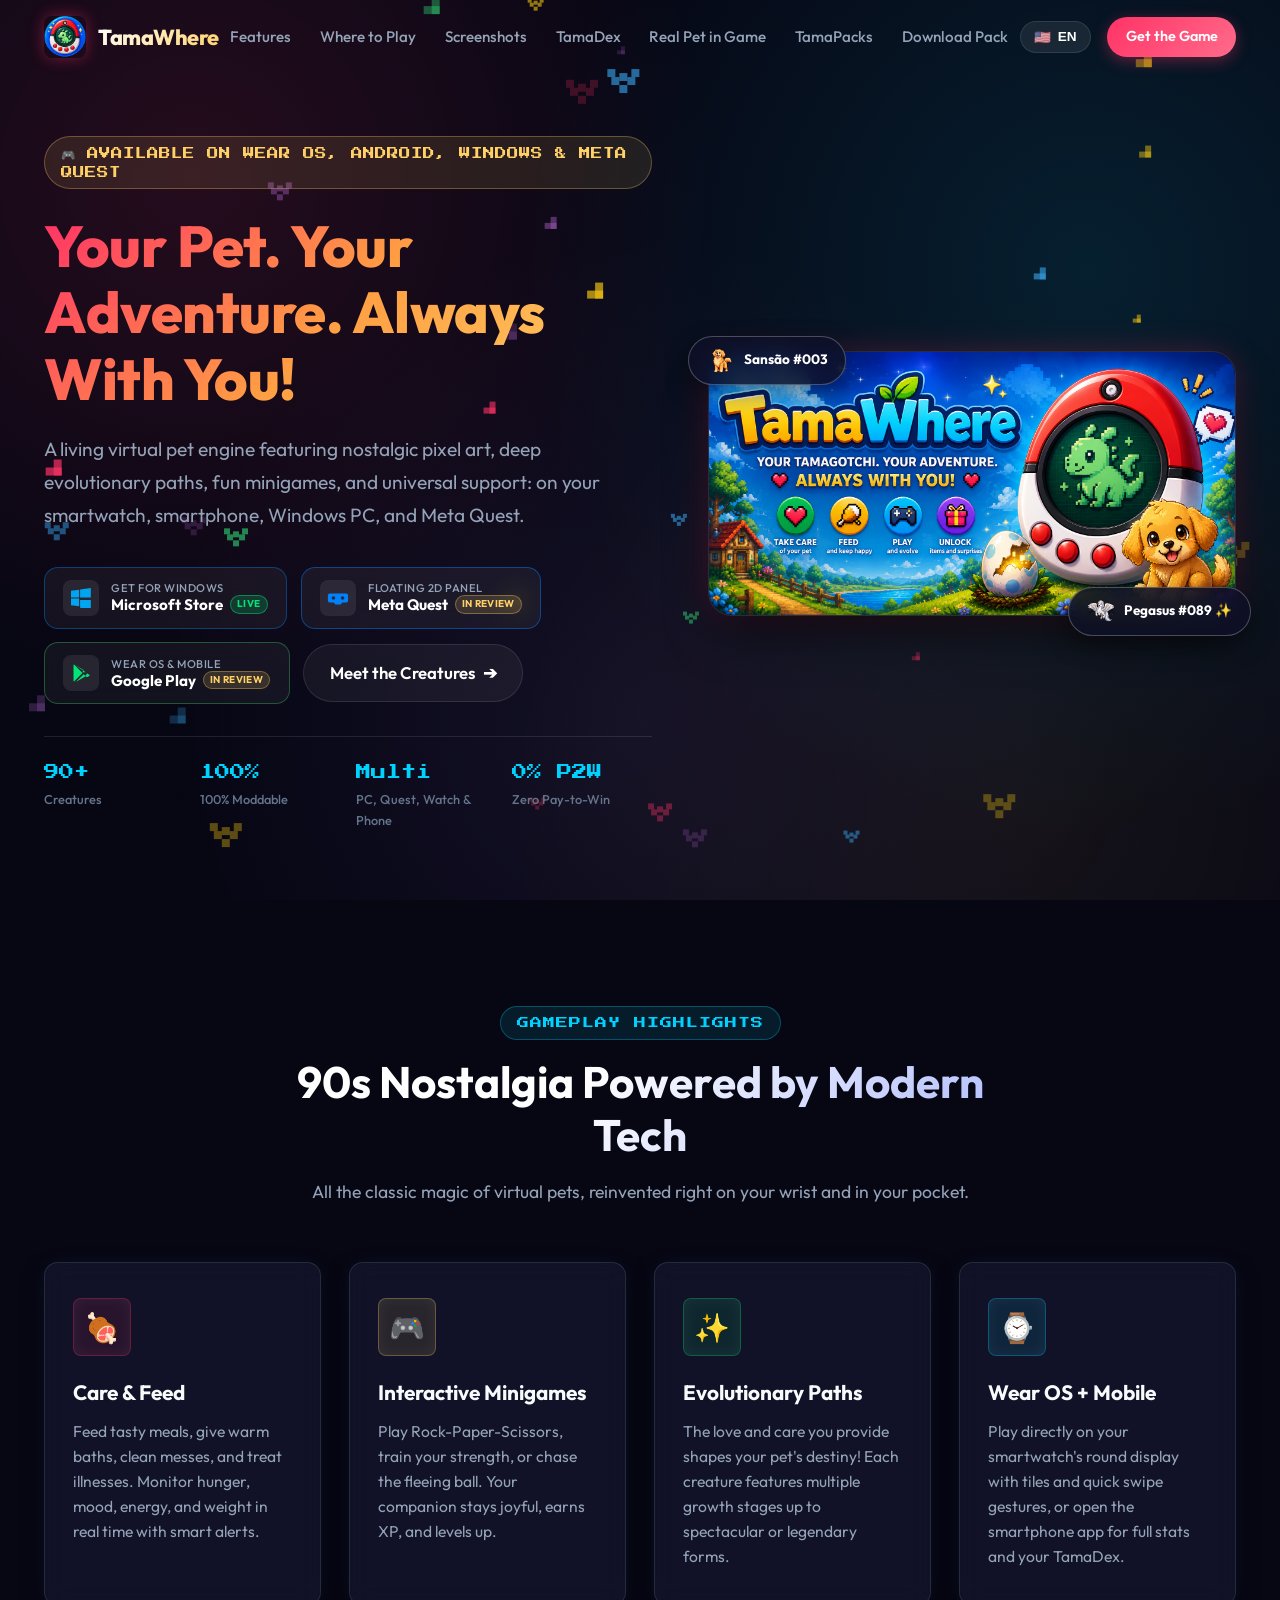
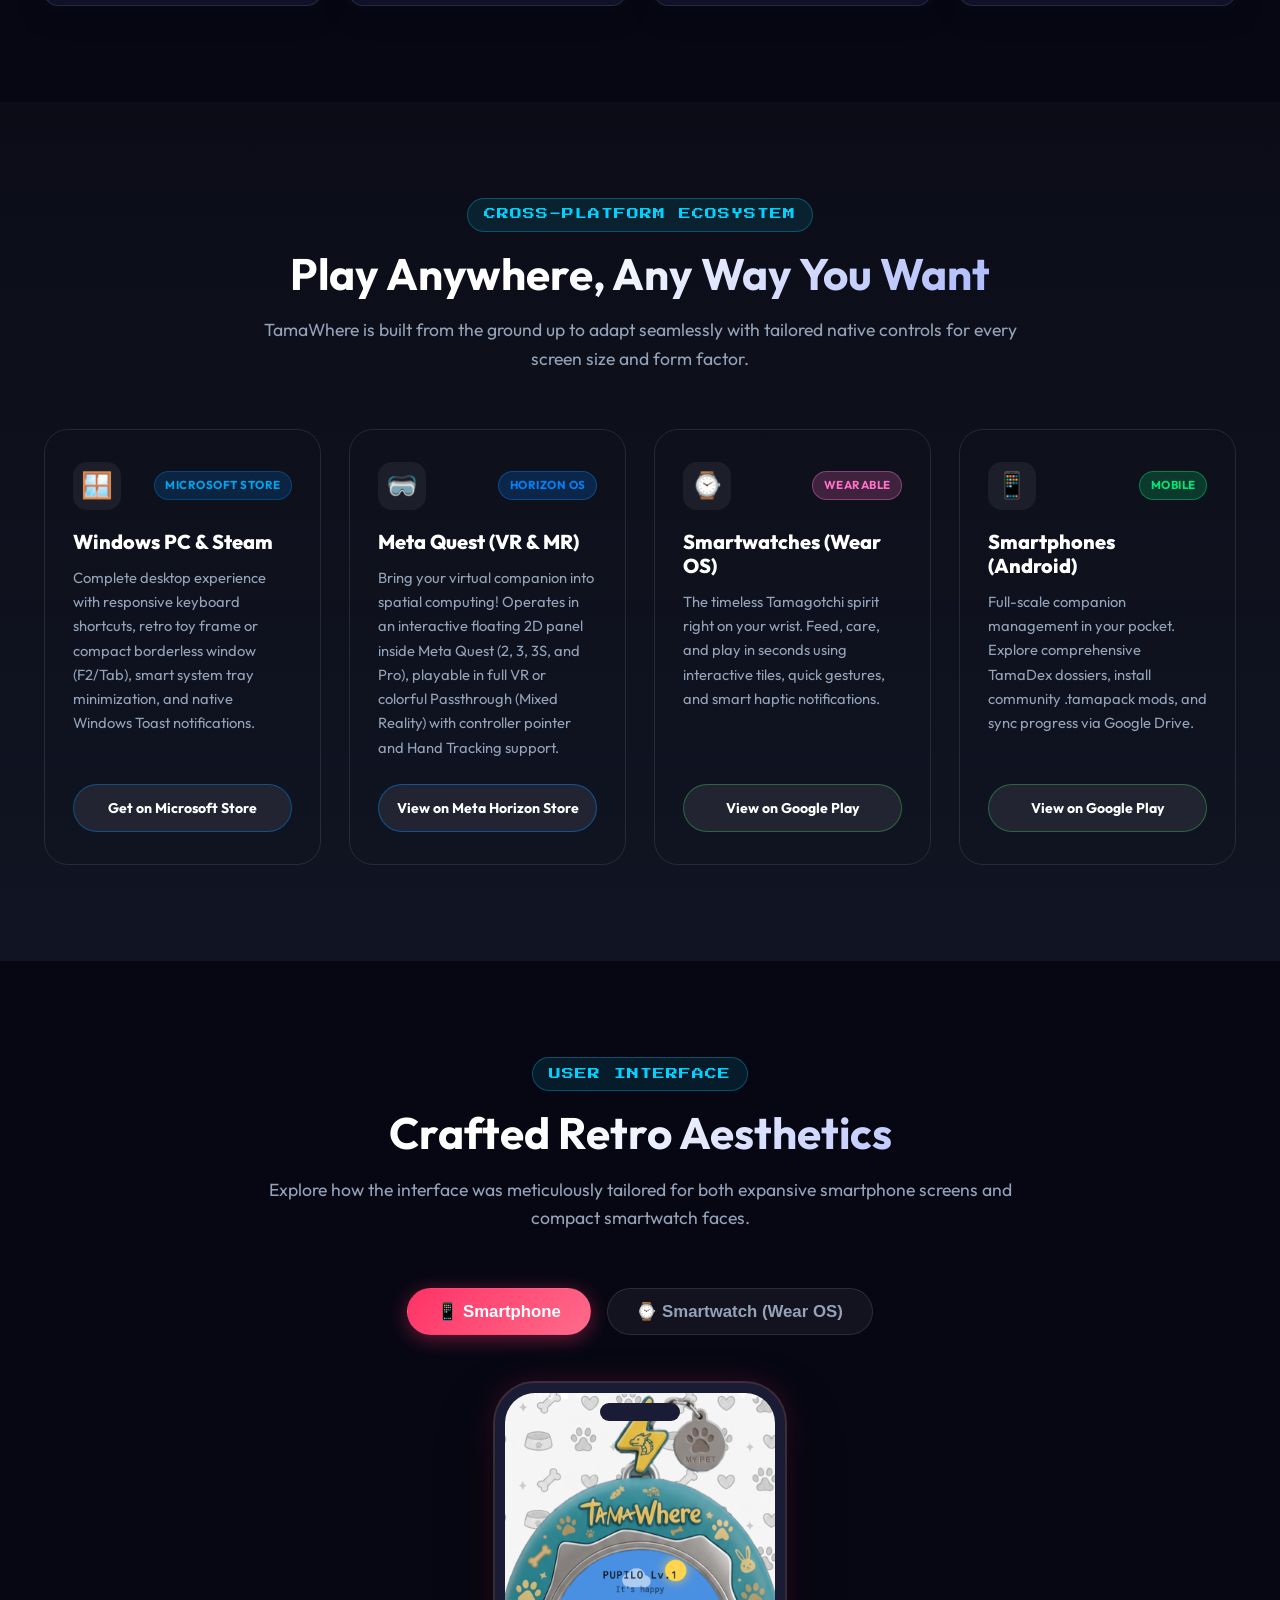
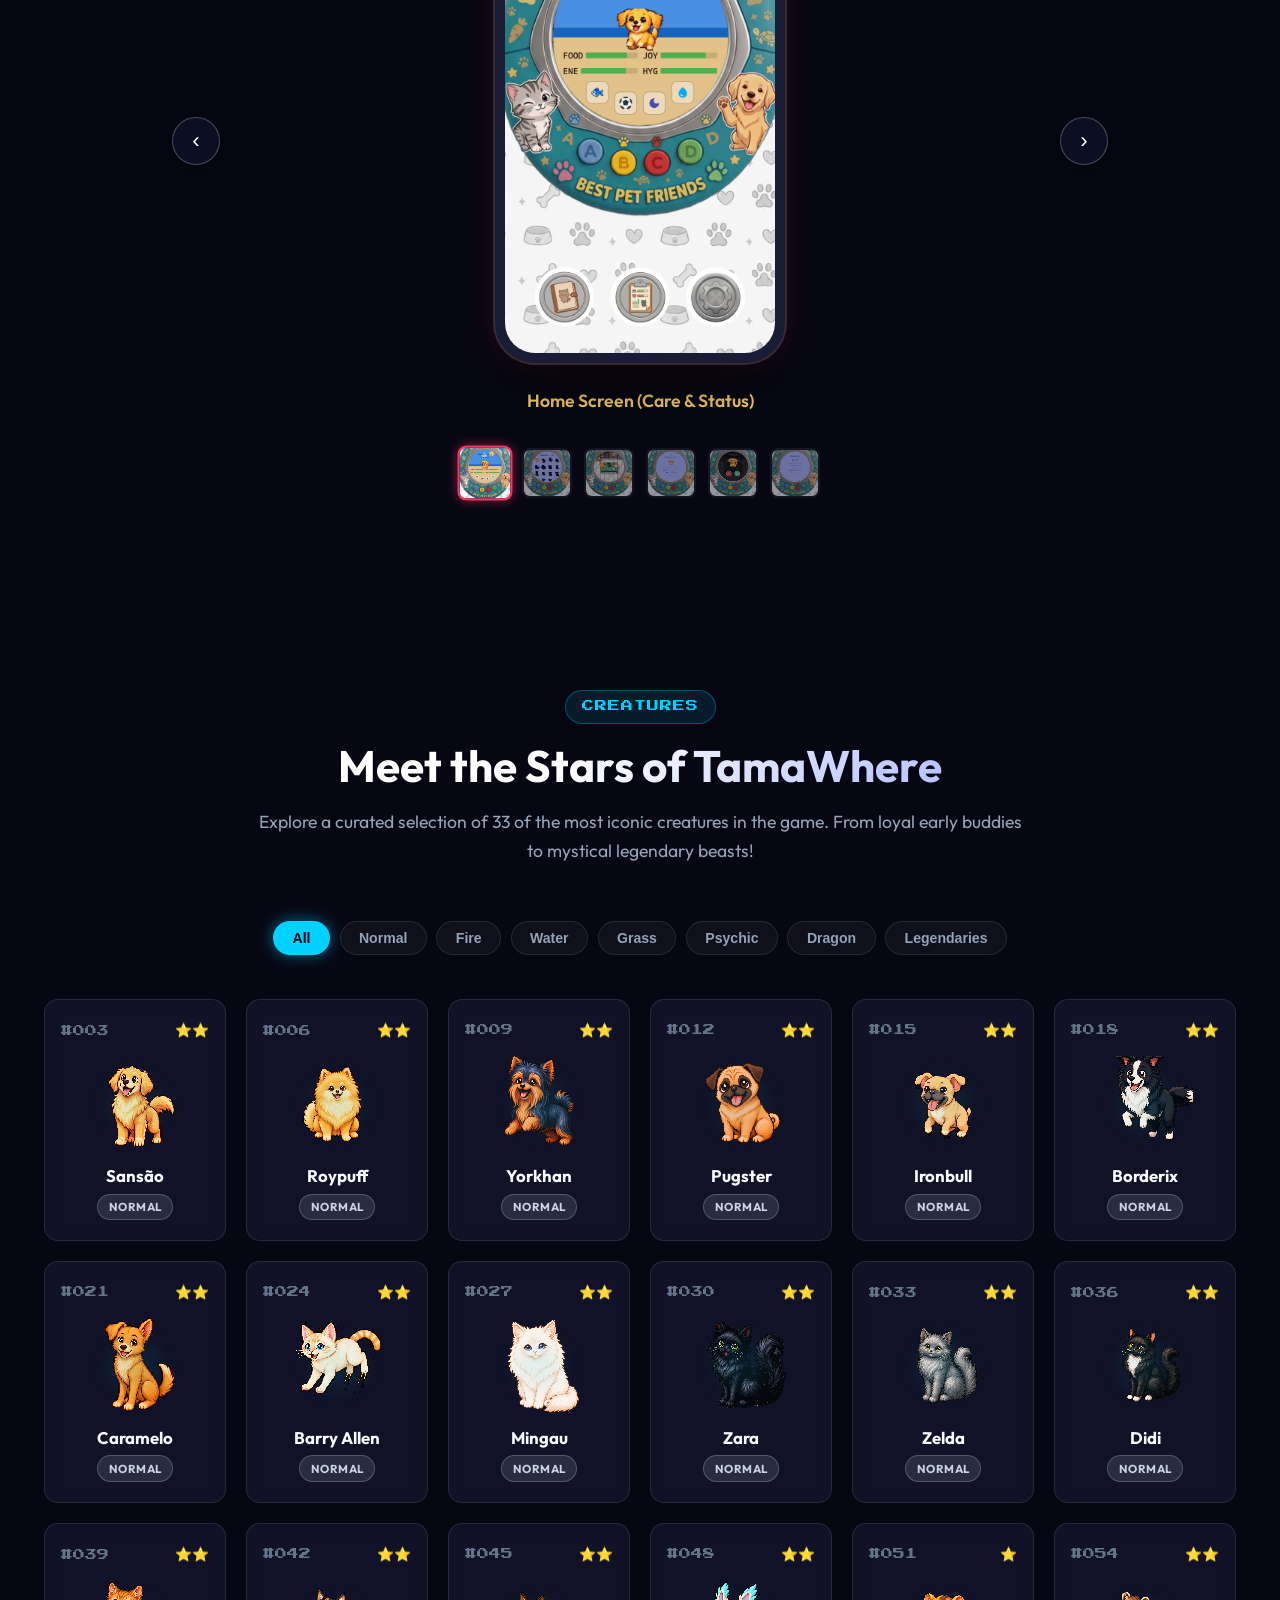
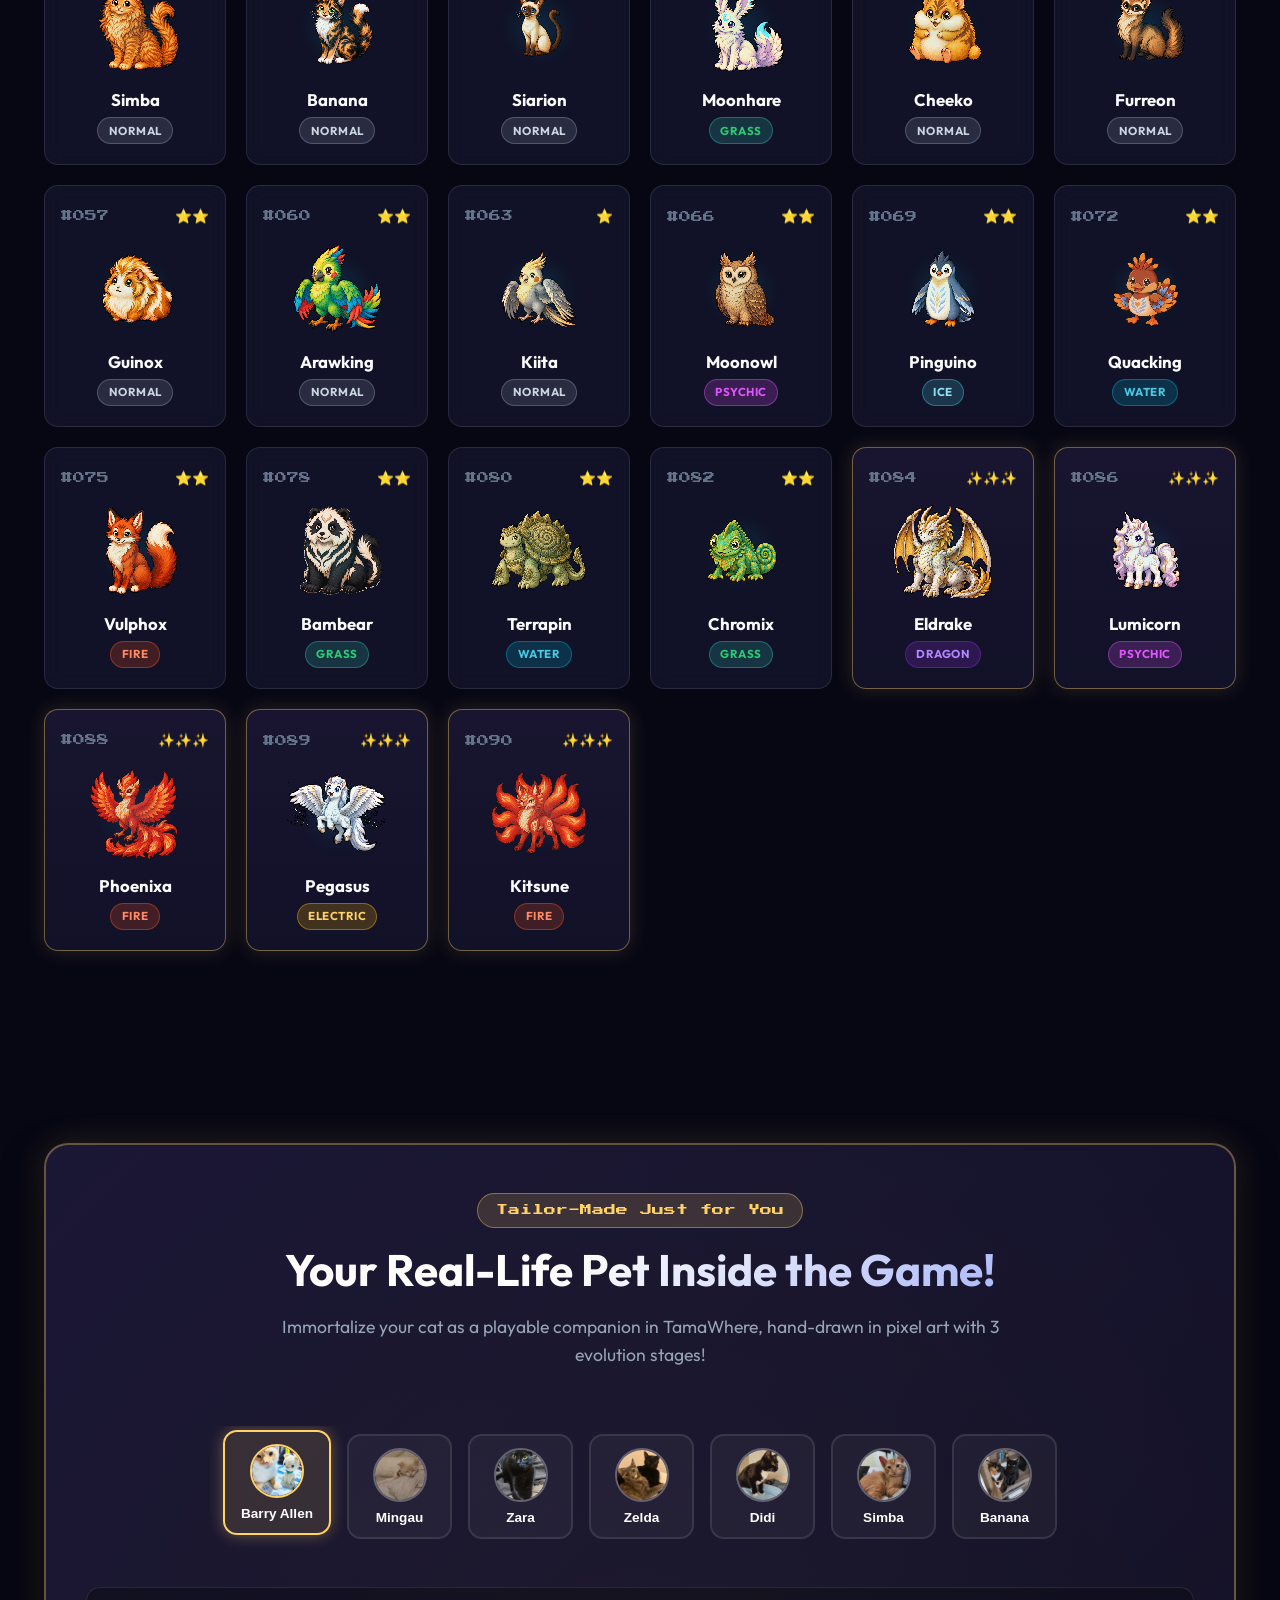
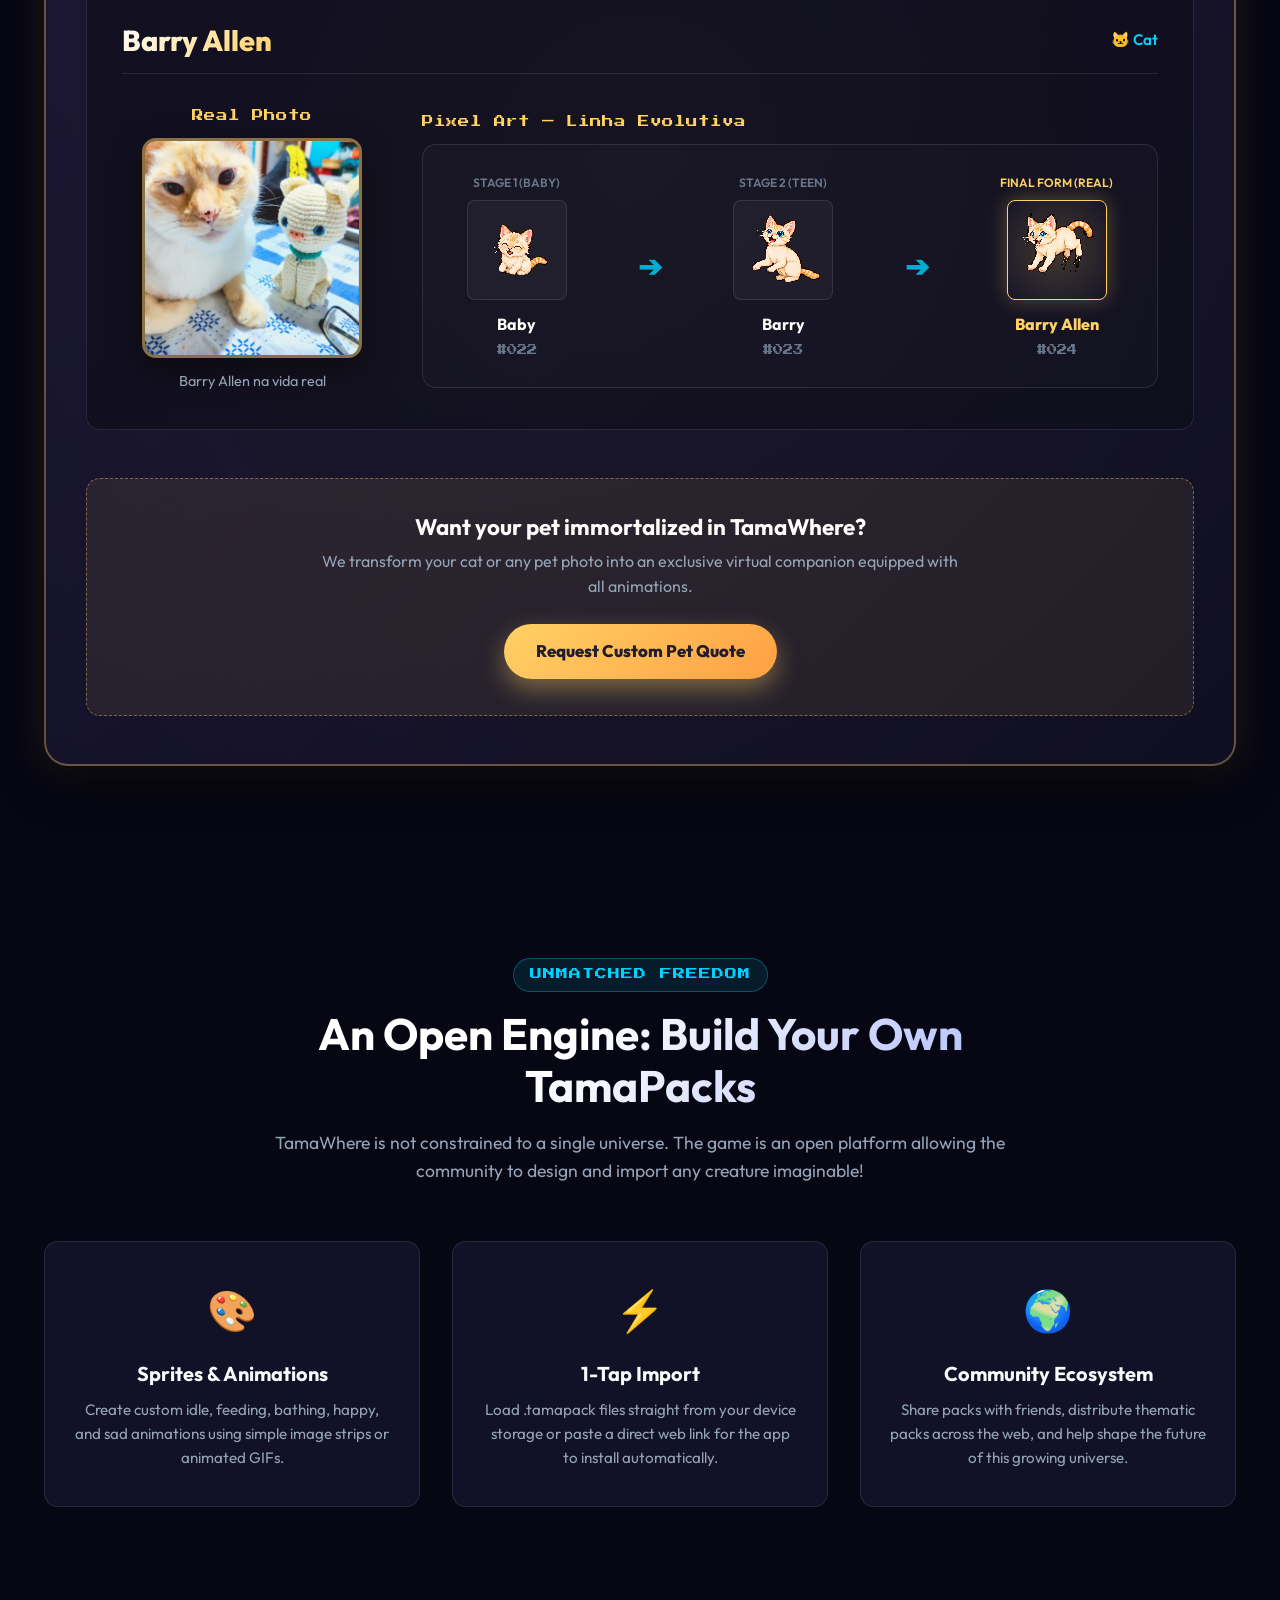
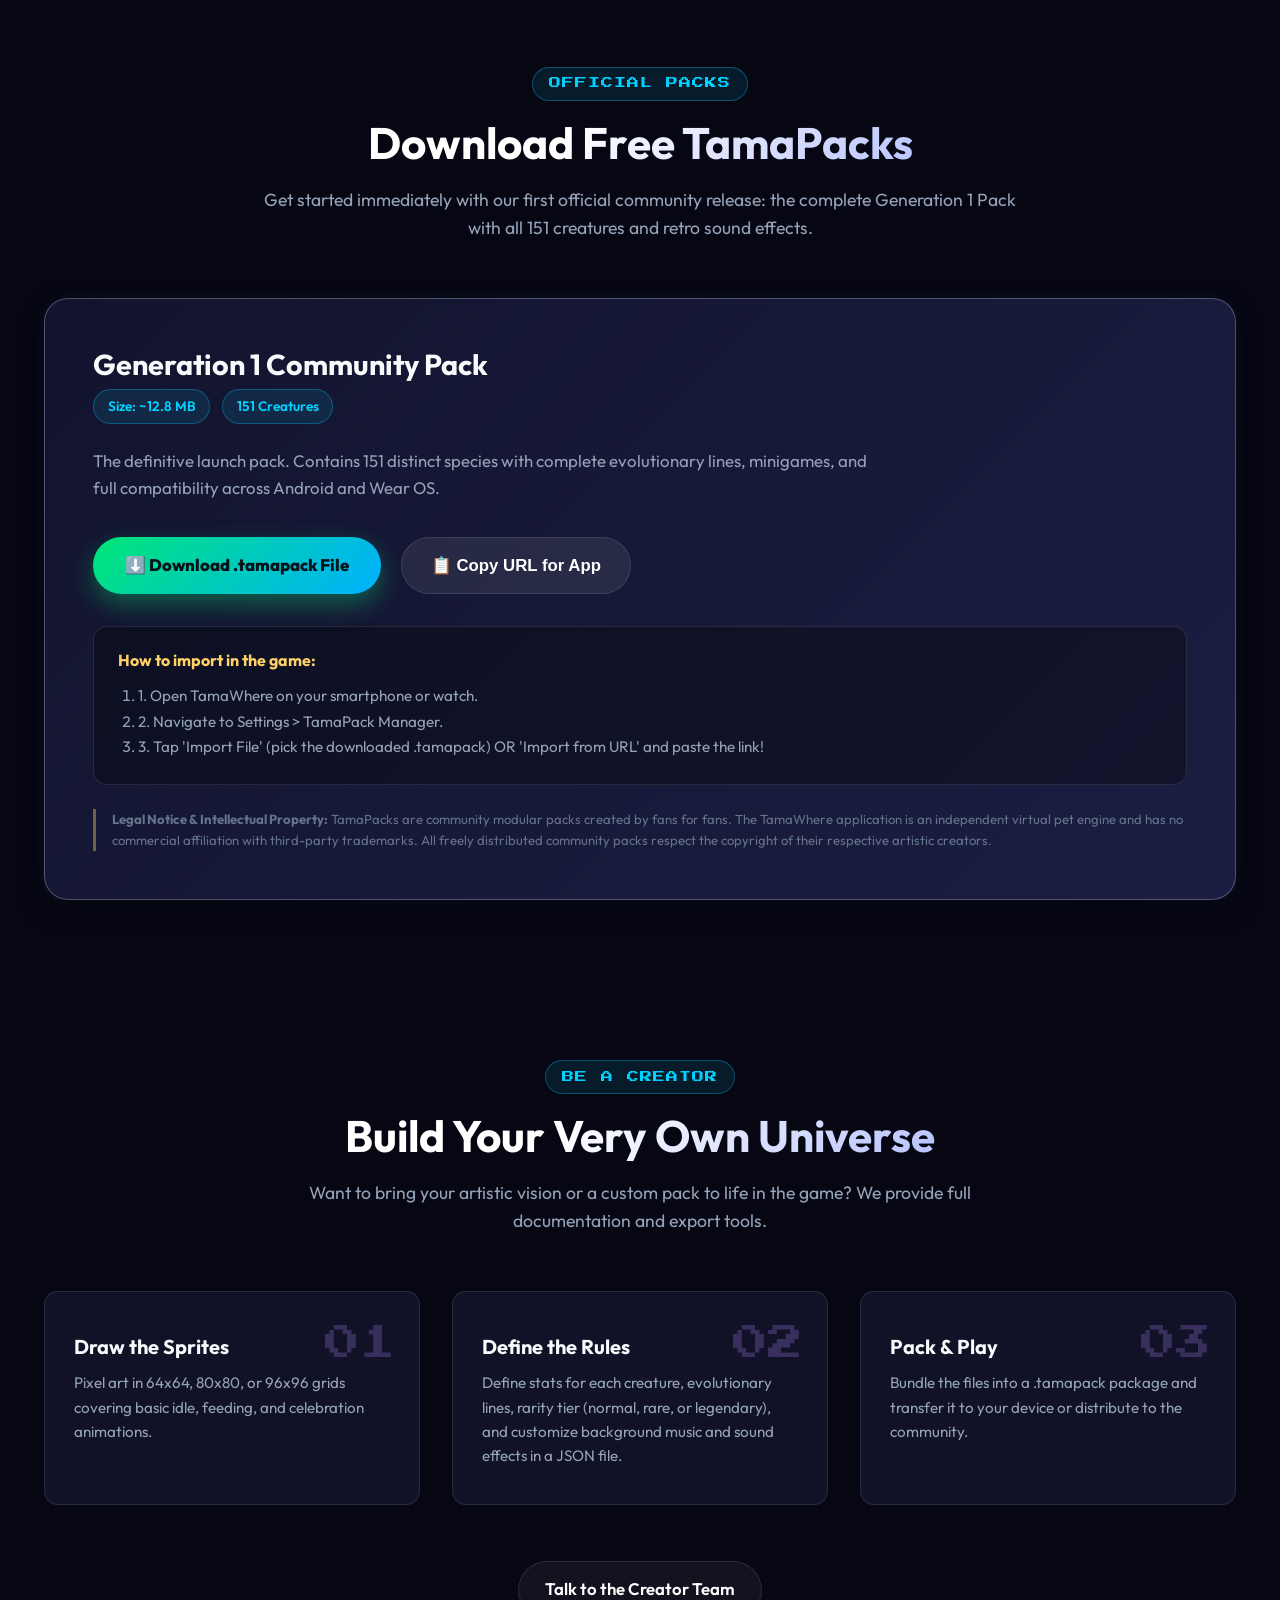
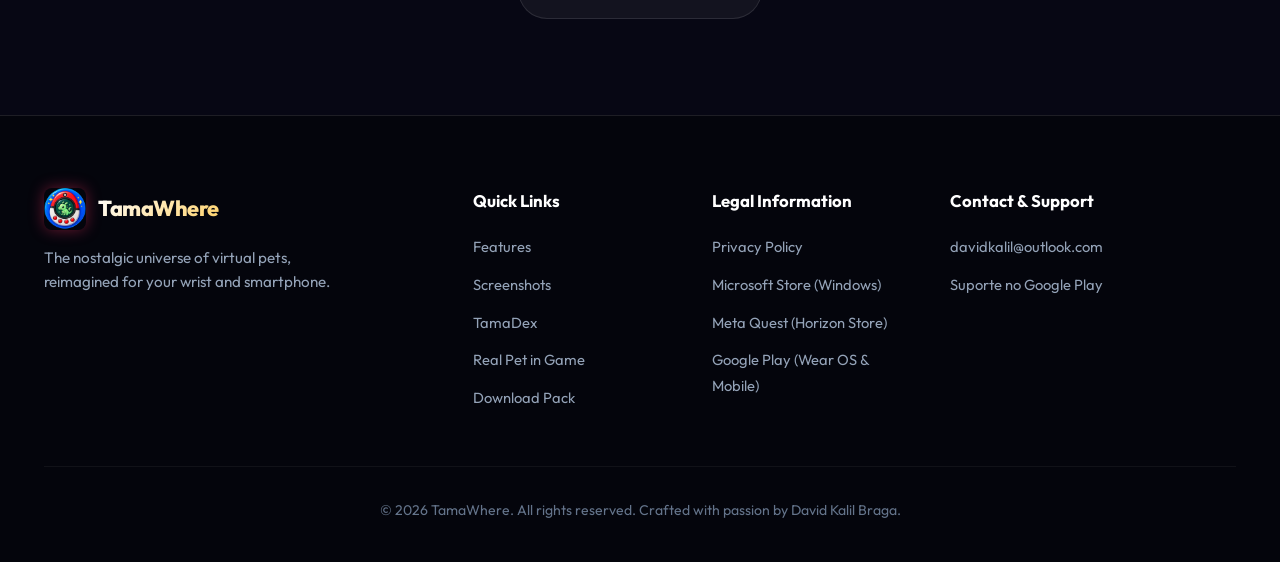
==== commit d32d3485: "fix(i18n): update stat_creatures label to Criaturas/Creatures and align 90+ base count" ====
--- a/index.html
+++ b/index.html
@@ -17,7 +17,7 @@
   <meta name="author" content="David Kalil Braga" />
   <meta property="og:title" content="TamaWhere — Seu Pet. Sua Aventura. Sempre com Você!" />
   <meta property="og:description"
-    content="Engine viva de bichinhos virtuais para Wear OS, Android, Windows e Meta Quest. 151+ criaturas, suporte a mods comunitários e personalização de pets reais." />
+    content="Engine viva de bichinhos virtuais para Wear OS, Android, Windows e Meta Quest. 90+ criaturas, suporte a mods comunitários e personalização de pets reais." />
   <meta property="og:image" content="img/banners/banner_pt.png" />
   <meta property="og:type" content="website" />
   <meta name="twitter:card" content="summary_large_image" />
@@ -34,7 +34,7 @@
     rel="stylesheet" />
 
   <!-- Main Stylesheet -->
-  <link rel="stylesheet" href="css/style.css?v=1.0.5" />
+  <link rel="stylesheet" href="css/style.css?v=1.0.6" />
 
   <!-- Schema.org Structured Data for Search Engines & AI Assistants (Google, ChatGPT, Perplexity) -->
   <script type="application/ld+json">
@@ -791,8 +791,8 @@
   <div id="toastNotification" class="toast-notification"></div>
 
   <!-- Scripts -->
-  <script src="js/i18n.js?v=1.0.5"></script>
-  <script src="js/main.js?v=1.0.5"></script>
+  <script src="js/i18n.js?v=1.0.6"></script>
+  <script src="js/main.js?v=1.0.6"></script>
 </body>
 
 </html>
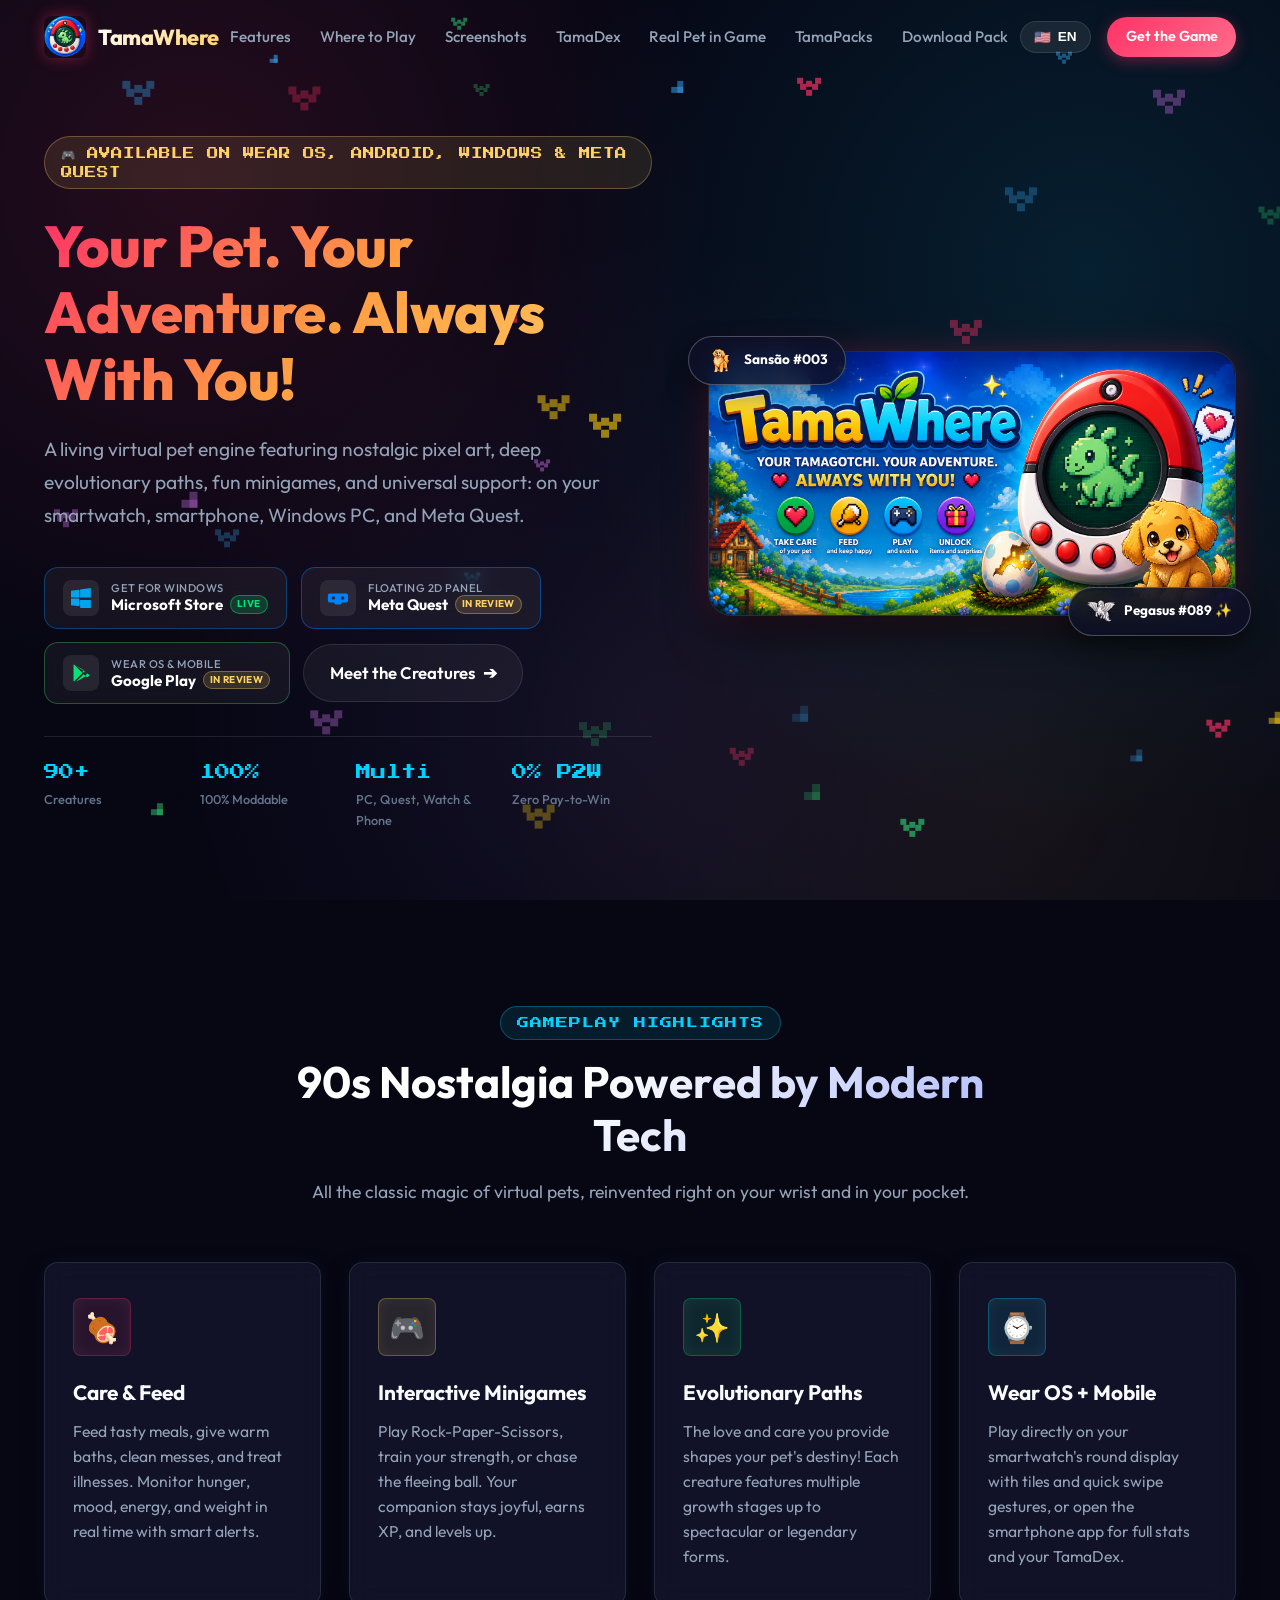
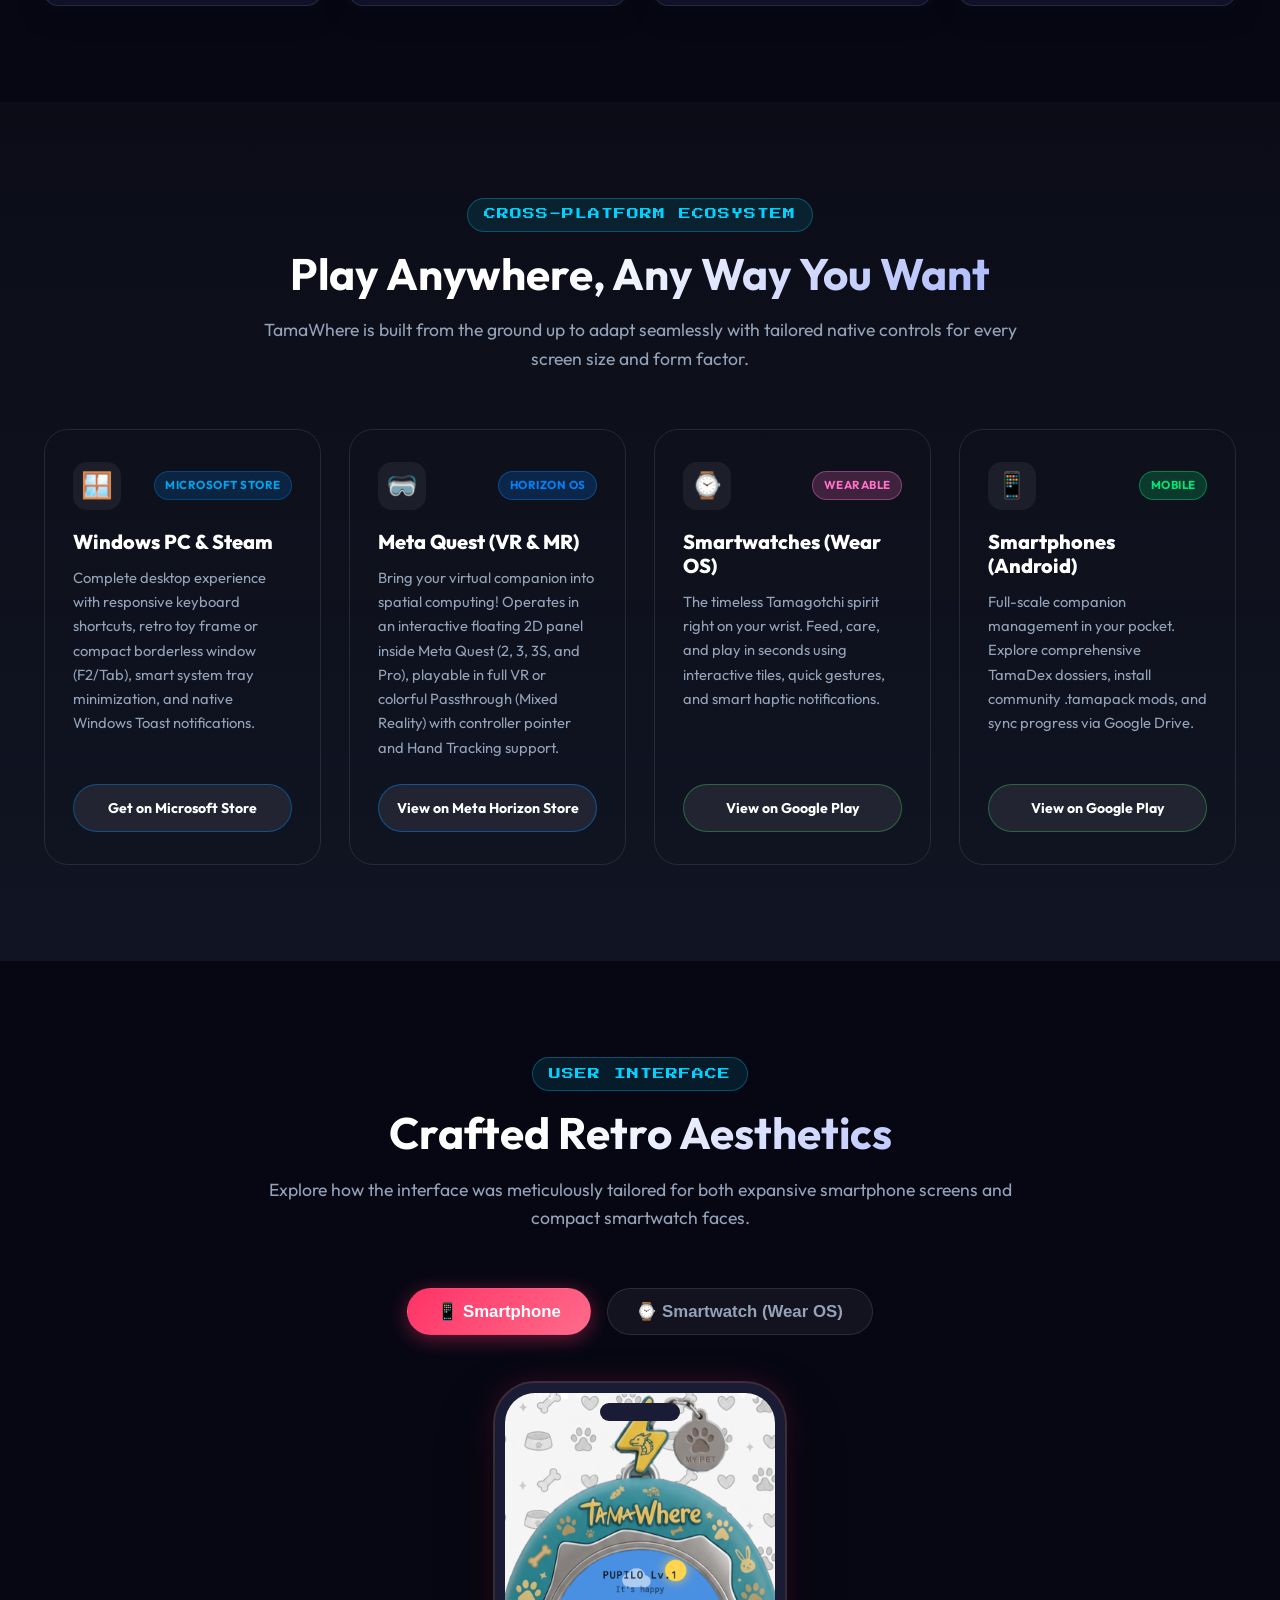
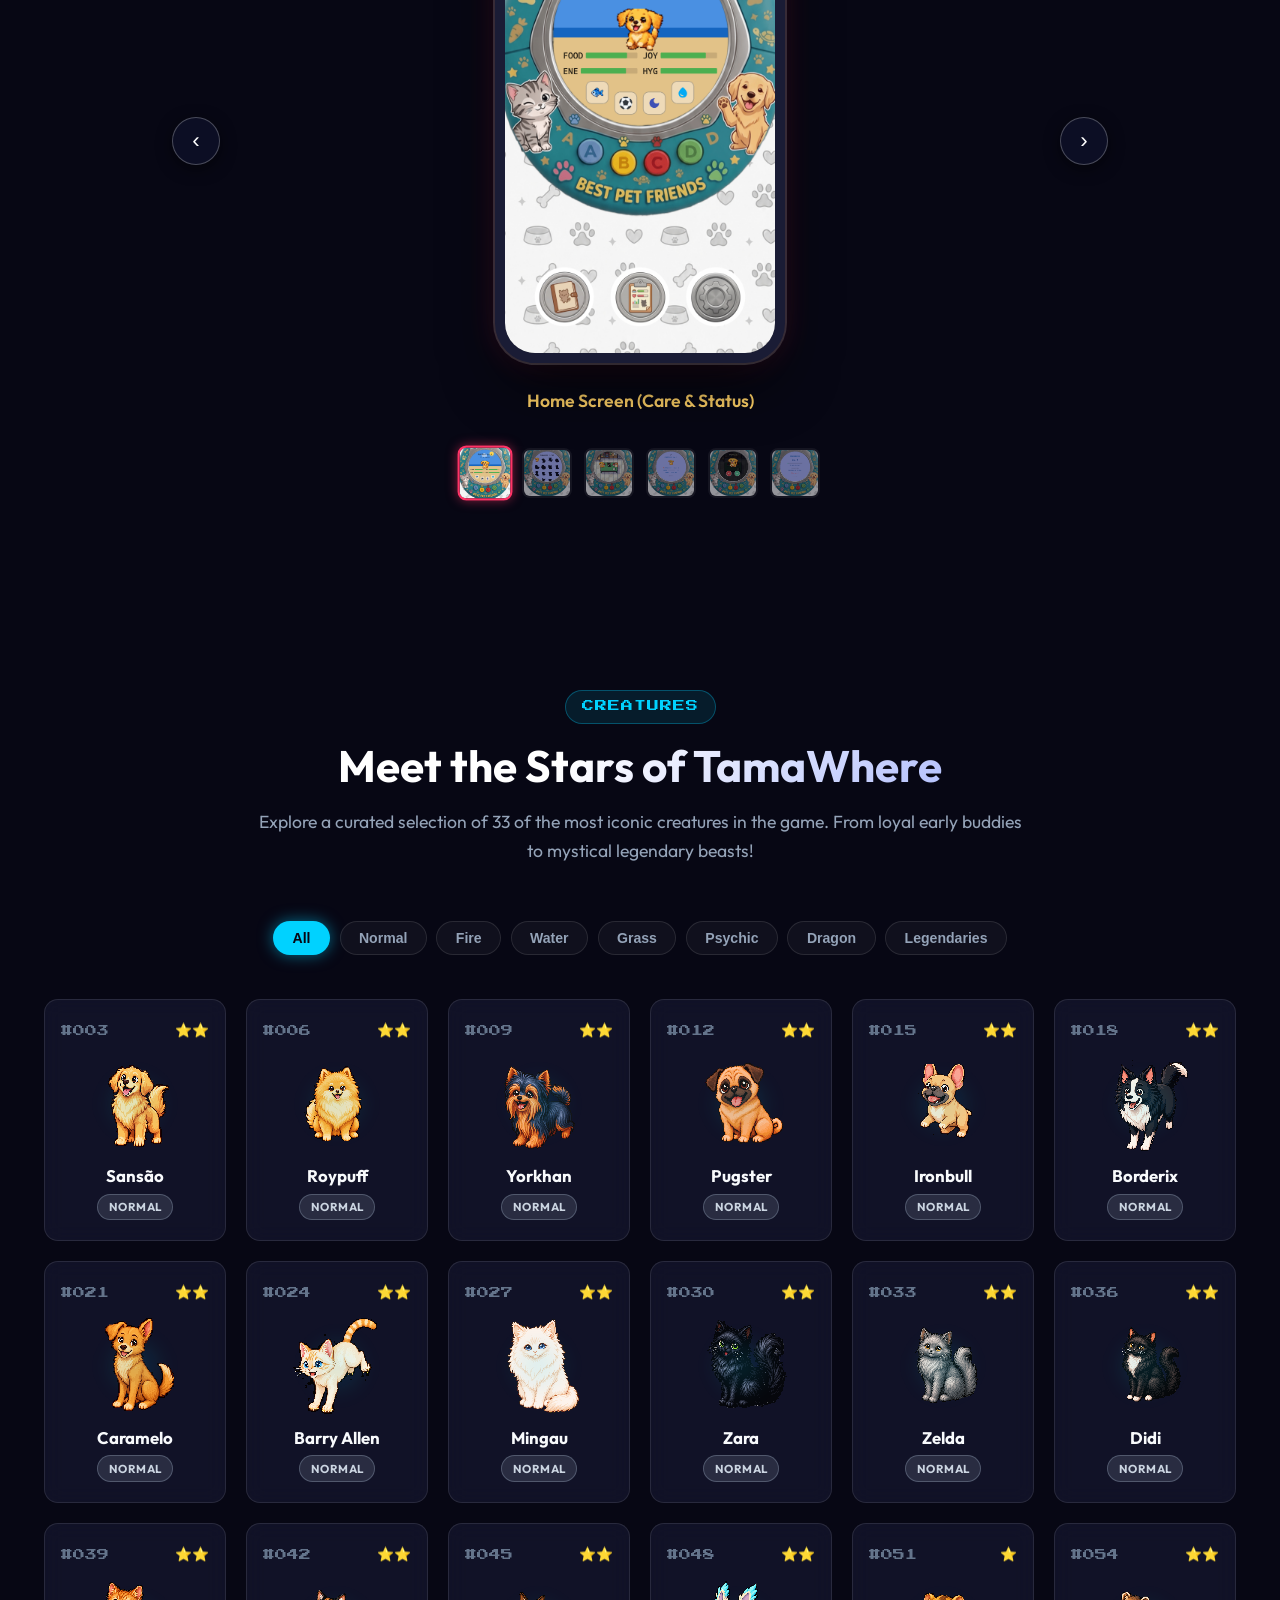
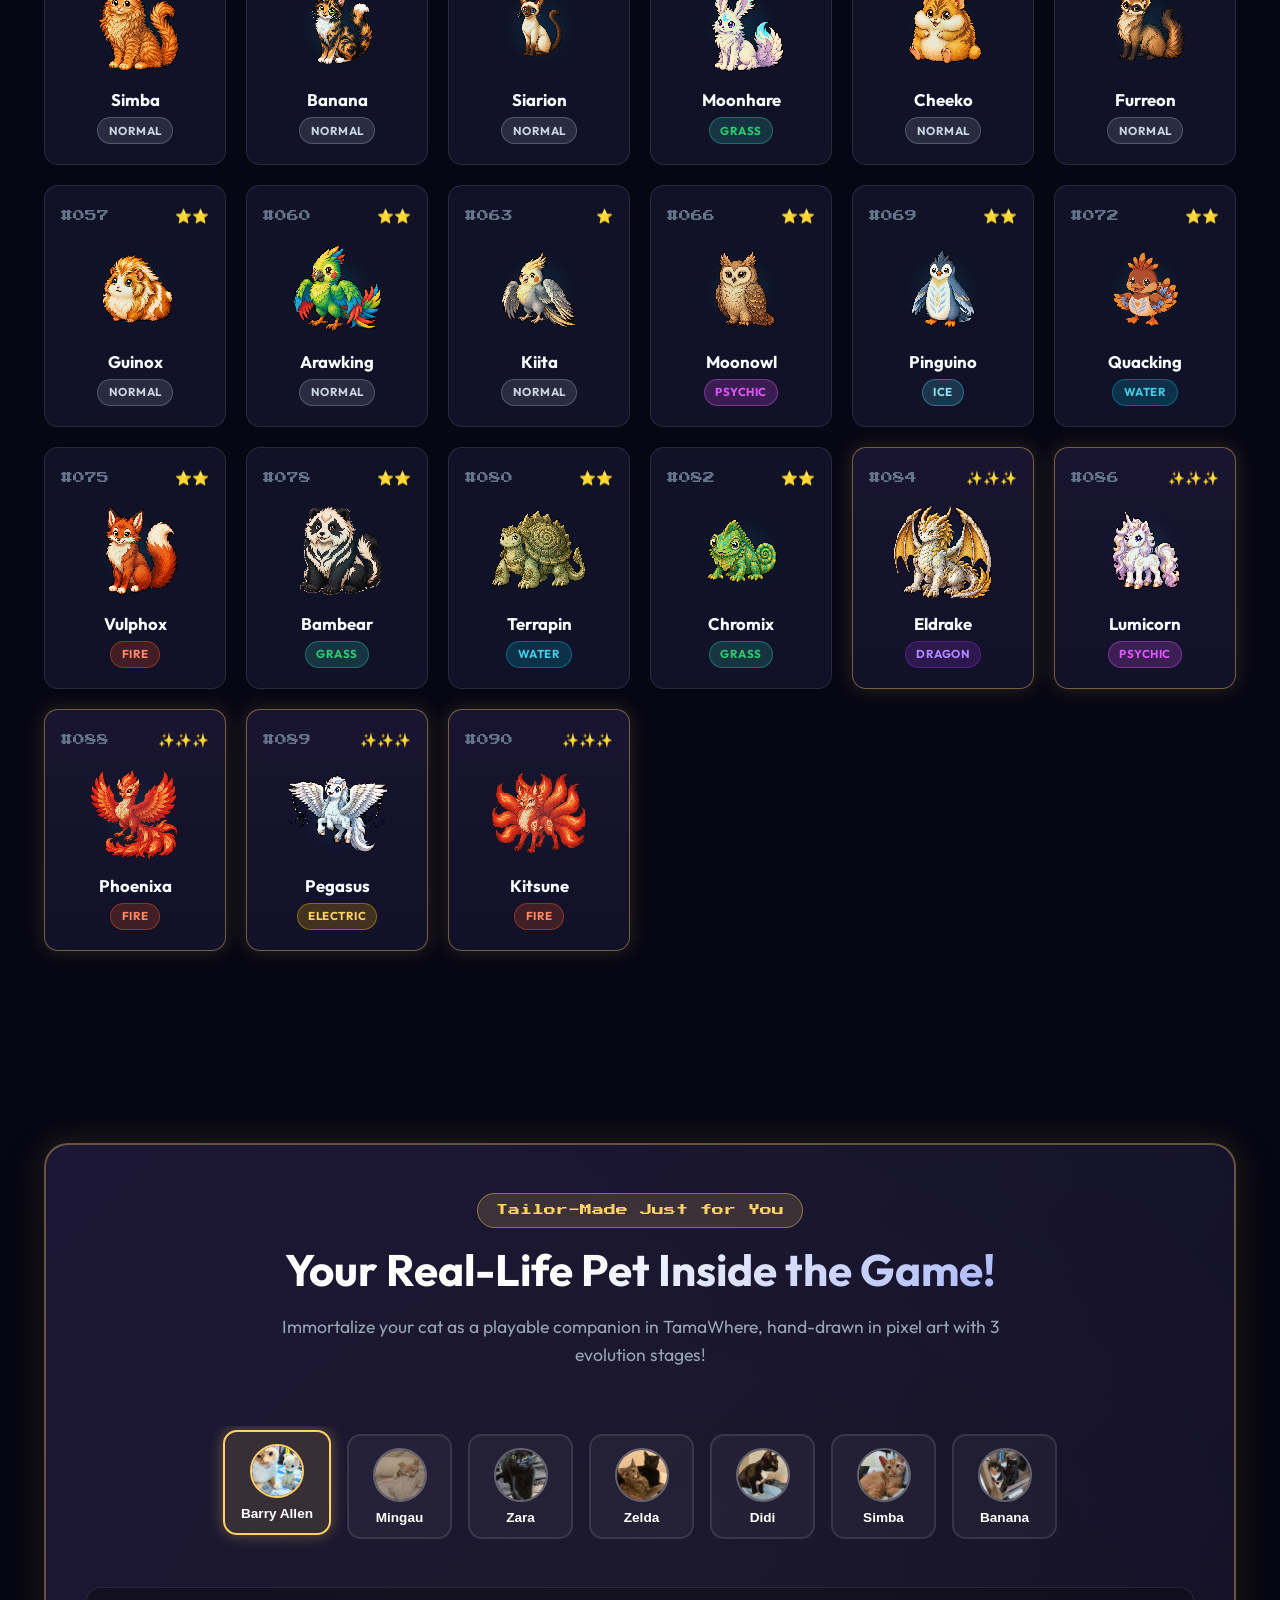
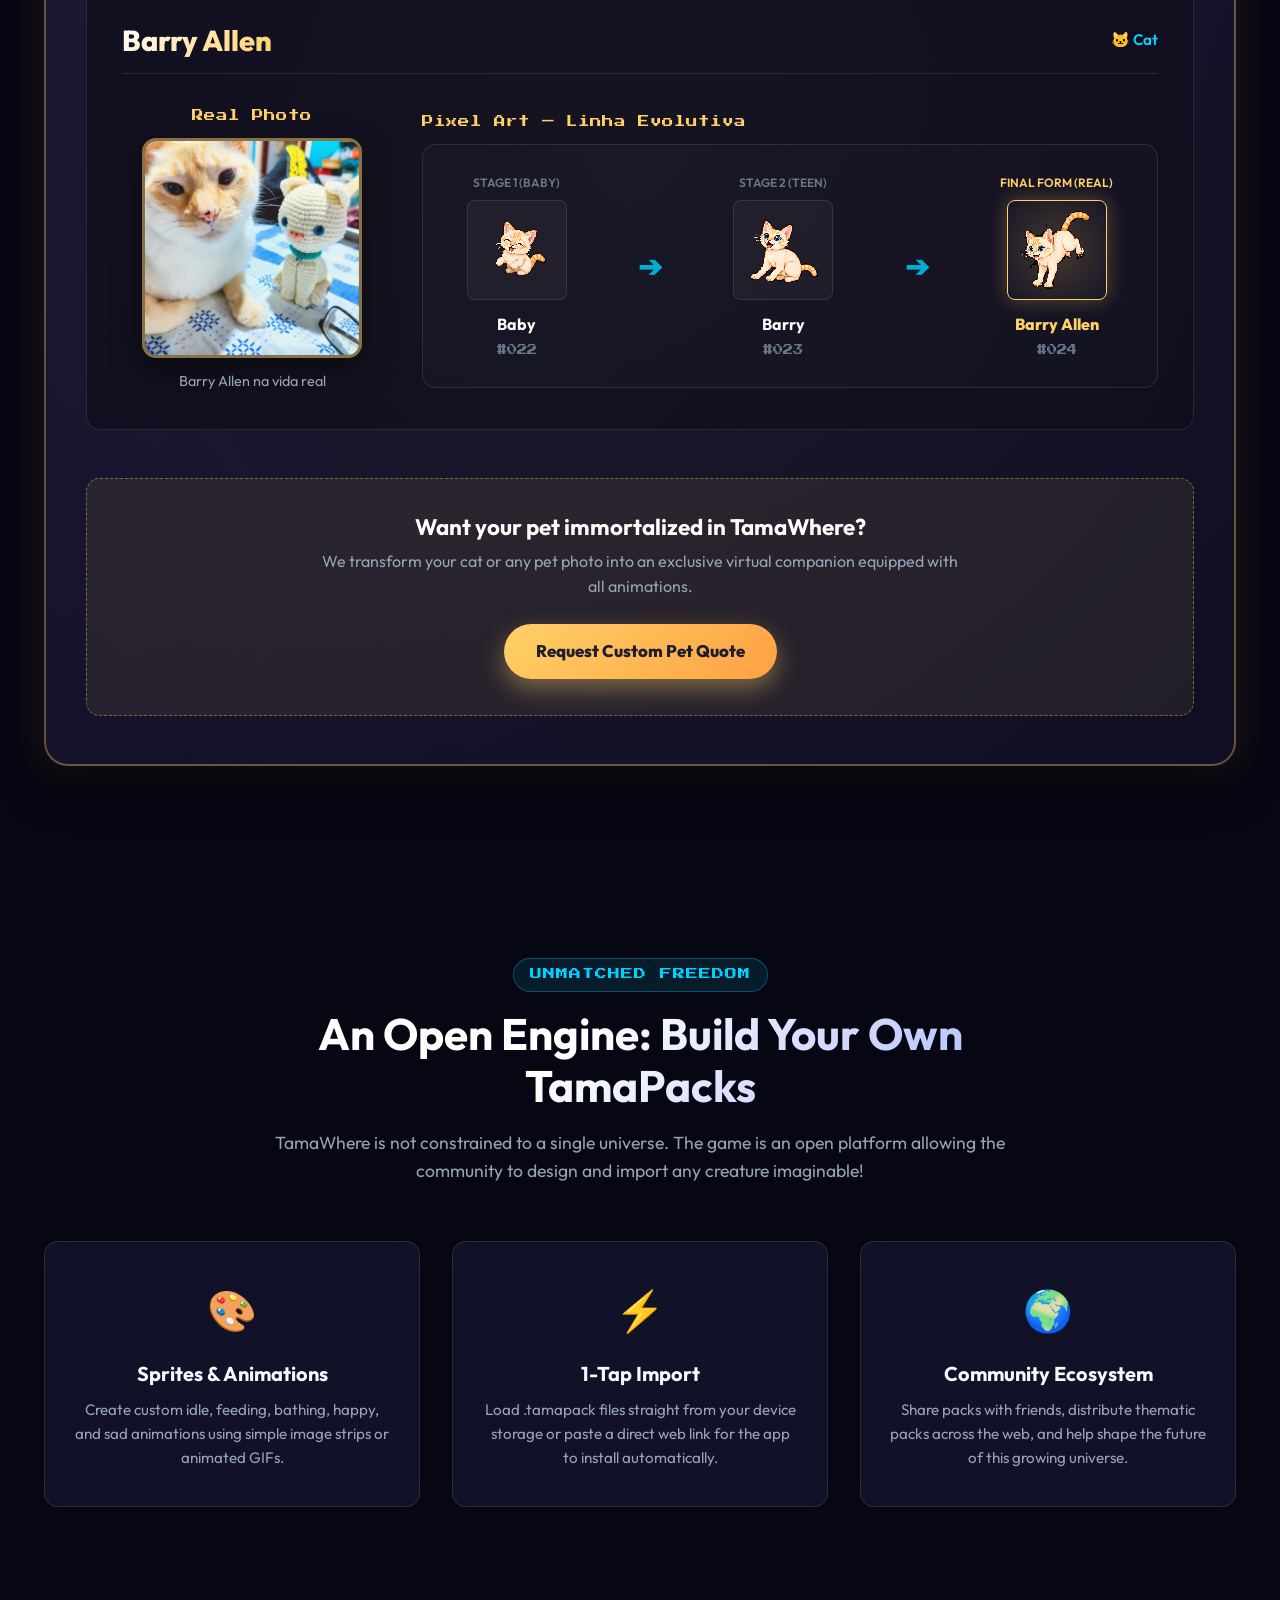
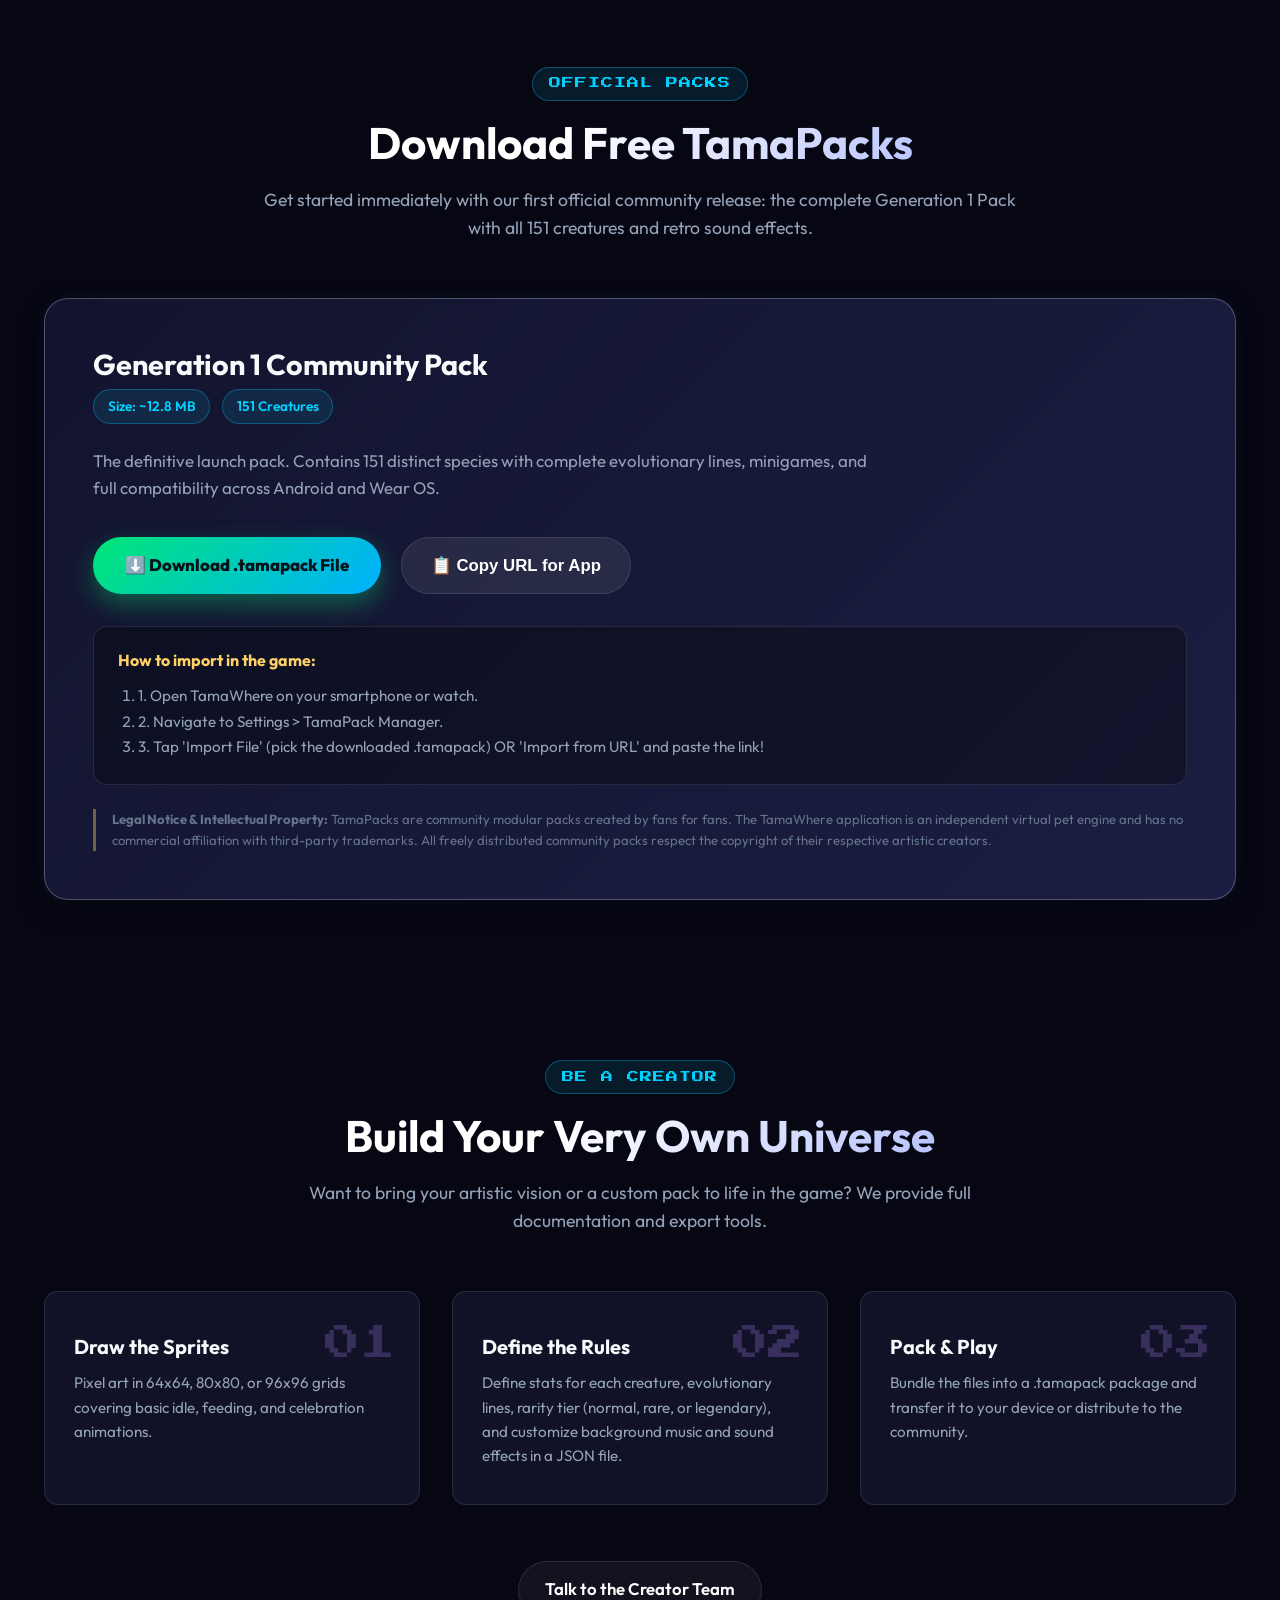
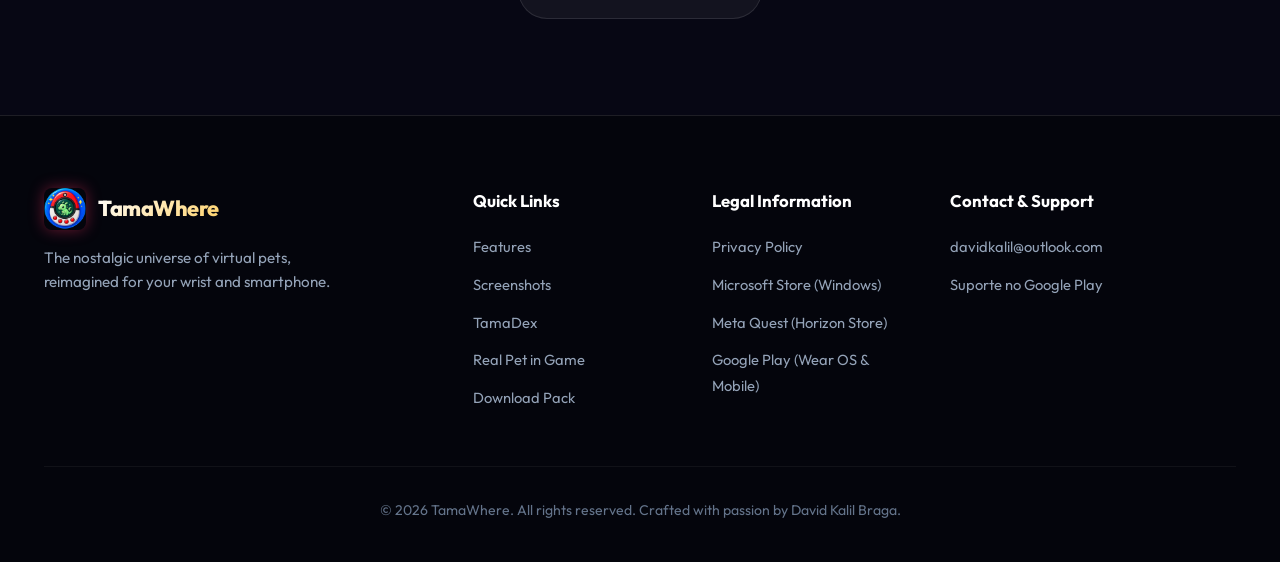
==== commit 705a1501: "fix(mobile): optimize Custom Pet section with scrollable tabs and horizontal 3-stage evo row" ====
--- a/index.html
+++ b/index.html
@@ -34,7 +34,7 @@
     rel="stylesheet" />
 
   <!-- Main Stylesheet -->
-  <link rel="stylesheet" href="css/style.css?v=1.0.6" />
+  <link rel="stylesheet" href="css/style.css?v=1.0.7" />
 
   <!-- Schema.org Structured Data for Search Engines & AI Assistants (Google, ChatGPT, Perplexity) -->
   <script type="application/ld+json">
@@ -791,8 +791,8 @@
   <div id="toastNotification" class="toast-notification"></div>
 
   <!-- Scripts -->
-  <script src="js/i18n.js?v=1.0.6"></script>
-  <script src="js/main.js?v=1.0.6"></script>
+  <script src="js/i18n.js?v=1.0.7"></script>
+  <script src="js/main.js?v=1.0.7"></script>
 </body>
 
 </html>
--- a/css/style.css
+++ b/css/style.css
@@ -1605,12 +1605,7 @@
   .footer-grid {
     grid-template-columns: 1fr;
   }
-  .evo-stages-flow {
-    flex-direction: column;
-  }
-  .evo-arrow {
-    transform: rotate(90deg);
-  }
+
 
 }
 
@@ -1870,6 +1865,178 @@
    Mobile Responsiveness for Store Buttons & Platforms
    ============================================================ */
 @media (max-width: 768px) {
+  /* ============================================================
+     Custom Pet Mobile Optimization
+     ============================================================ */
+  .custom-pet-section {
+    padding: 3.5rem 0 !important;
+  }
+
+  .custom-pet-wrapper {
+    padding: 1.5rem 0.75rem !important;
+    margin: 0 !important;
+    border-radius: var(--radius-md) !important;
+  }
+
+  .custom-badge-vip {
+    font-size: 0.65rem !important;
+    padding: 0.35rem 0.85rem !important;
+    margin-bottom: 0.75rem !important;
+  }
+
+  /* Horizontal scrolling pet tabs with momentum & snap */
+  .custom-pet-tabs {
+    justify-content: flex-start !important;
+    overflow-x: auto !important;
+    -webkit-overflow-scrolling: touch !important;
+    scroll-snap-type: x mandatory !important;
+    scroll-padding: 0 1rem !important;
+    padding: 0.5rem 0.75rem 1rem 0.75rem !important;
+    gap: 0.65rem !important;
+    scrollbar-width: none !important;
+  }
+  .custom-pet-tabs::-webkit-scrollbar {
+    display: none !important;
+  }
+
+  .custom-pet-tab {
+    flex: 0 0 auto !important;
+    min-width: 78px !important;
+    max-width: 86px !important;
+    padding: 0.55rem 0.4rem !important;
+    scroll-snap-align: center !important;
+    border-radius: var(--radius-sm) !important;
+  }
+
+  .tab-photo {
+    width: 44px !important;
+    height: 44px !important;
+  }
+
+  .tab-name {
+    font-size: 0.72rem !important;
+    max-width: 100% !important;
+    overflow: hidden !important;
+    text-overflow: ellipsis !important;
+  }
+
+  /* Inner showcase card: reduce huge wasted padding */
+  .custom-showcase-card {
+    padding: 1.25rem 0.65rem !important;
+    margin-top: 1rem !important;
+    border-radius: var(--radius-sm) !important;
+  }
+
+  .showcase-header {
+    margin-bottom: 1.25rem !important;
+    padding-bottom: 0.75rem !important;
+  }
+
+  .showcase-pet-name {
+    font-size: 1.4rem !important;
+  }
+
+  .showcase-pet-tag {
+    font-size: 0.85rem !important;
+  }
+
+  .showcase-grid {
+    grid-template-columns: 1fr !important;
+    gap: 1.25rem !important;
+    text-align: center !important;
+  }
+
+  /* Centered Real Photo */
+  .photo-frame {
+    width: 185px !important;
+    height: 185px !important;
+    margin: 0 auto 0.5rem auto !important;
+    border-radius: 12px !important;
+  }
+
+  .photo-caption {
+    font-size: 0.82rem !important;
+  }
+
+  /* Evolution Line: Clean 3-Stage Horizontal Row (Baby ➔ Mid ➔ Final) */
+  .evolution-line-card {
+    margin-top: 0.5rem !important;
+    text-align: center !important;
+  }
+
+  .evo-stages-flow {
+    display: flex !important;
+    flex-direction: row !important;
+    justify-content: center !important;
+    align-items: center !important;
+    gap: 0.35rem !important;
+    padding: 1rem 0.35rem !important;
+    width: 100% !important;
+    box-sizing: border-box !important;
+    border-radius: var(--radius-sm) !important;
+  }
+
+  .evo-stage {
+    flex: 1 1 0 !important;
+    max-width: 90px !important;
+    min-width: 65px !important;
+    display: flex !important;
+    flex-direction: column !important;
+    align-items: center !important;
+  }
+
+  .stage-label {
+    font-size: 0.6rem !important;
+    margin-bottom: 0.35rem !important;
+    white-space: nowrap !important;
+    overflow: hidden !important;
+    text-overflow: ellipsis !important;
+    width: 100% !important;
+    display: block !important;
+  }
+
+  .evo-sprite-box {
+    width: 66px !important;
+    height: 66px !important;
+    margin: 0 auto 0.35rem auto !important;
+    border-radius: 8px !important;
+  }
+
+  .evo-sprite-box img {
+    max-width: 50px !important;
+    max-height: 50px !important;
+    object-fit: contain !important;
+  }
+
+  .stage-name {
+    font-size: 0.72rem !important;
+    font-weight: 700 !important;
+    white-space: nowrap !important;
+    overflow: hidden !important;
+    text-overflow: ellipsis !important;
+    width: 100% !important;
+    display: block !important;
+  }
+
+  .evo-arrow {
+    transform: none !important;
+    font-size: 0.85rem !important;
+    color: var(--color-accent) !important;
+    flex-shrink: 0 !important;
+    margin: 0 0.15rem !important;
+    display: inline-block !important;
+  }
+
+  .custom-cta-card {
+    padding: 1.5rem 1rem !important;
+    margin-top: 1.5rem !important;
+    border-radius: var(--radius-md) !important;
+  }
+  .btn-gold {
+    font-size: 0.88rem !important;
+    padding: 0.75rem 1.25rem !important;
+  }
+
   .hero-badge {
     font-size: 0.62rem;
     line-height: 1.5;
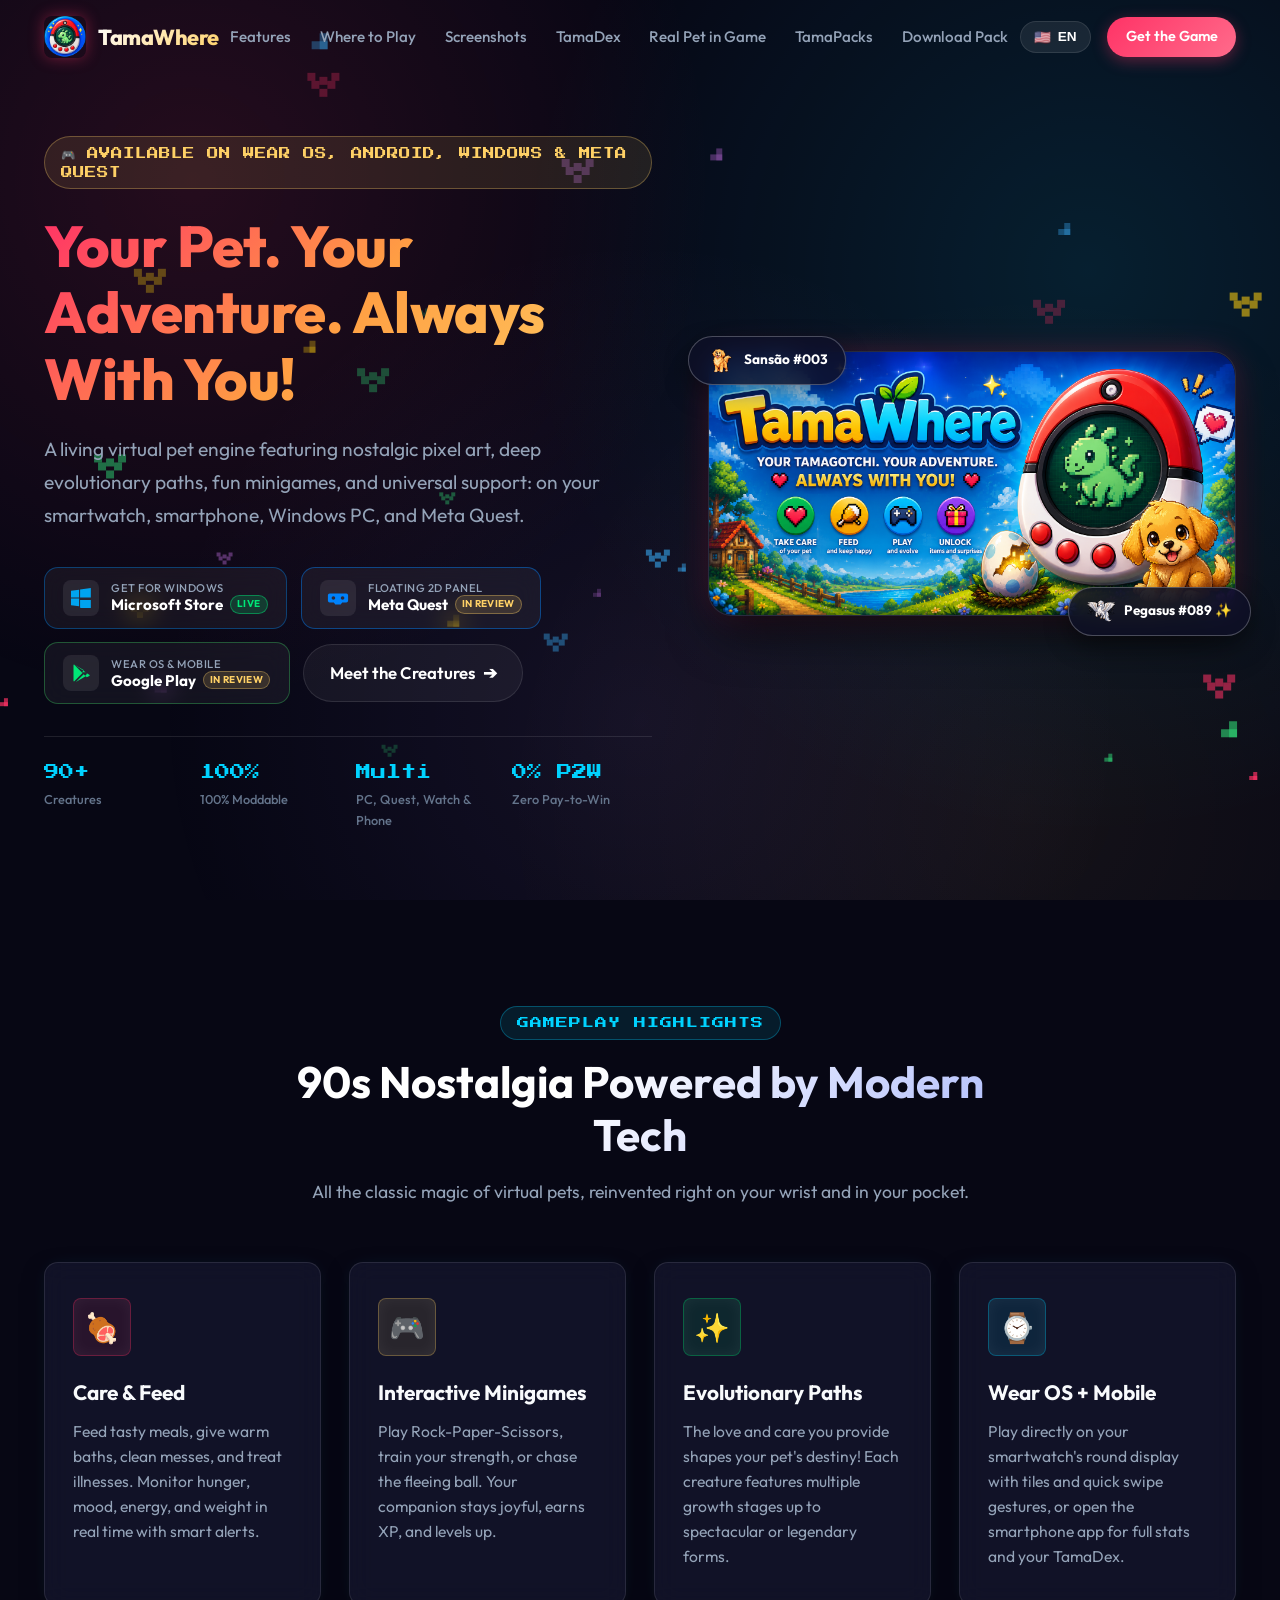
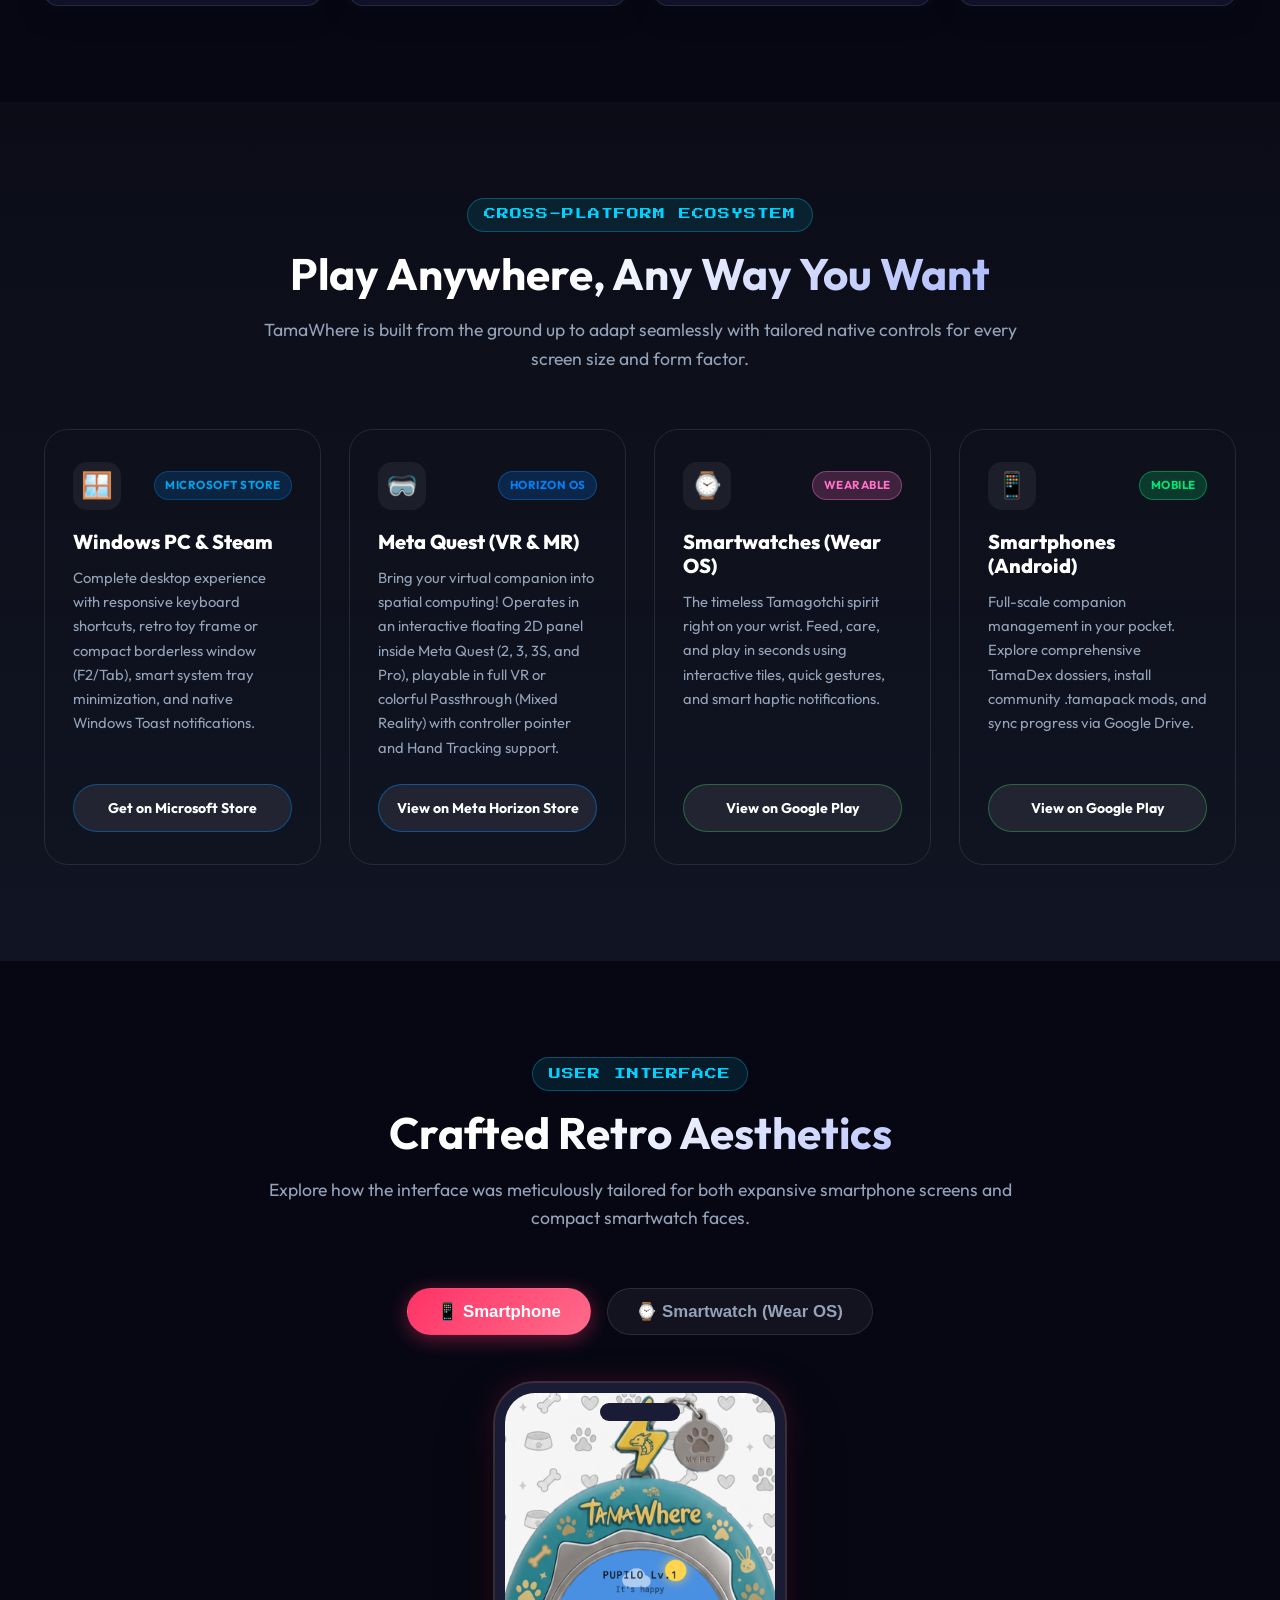
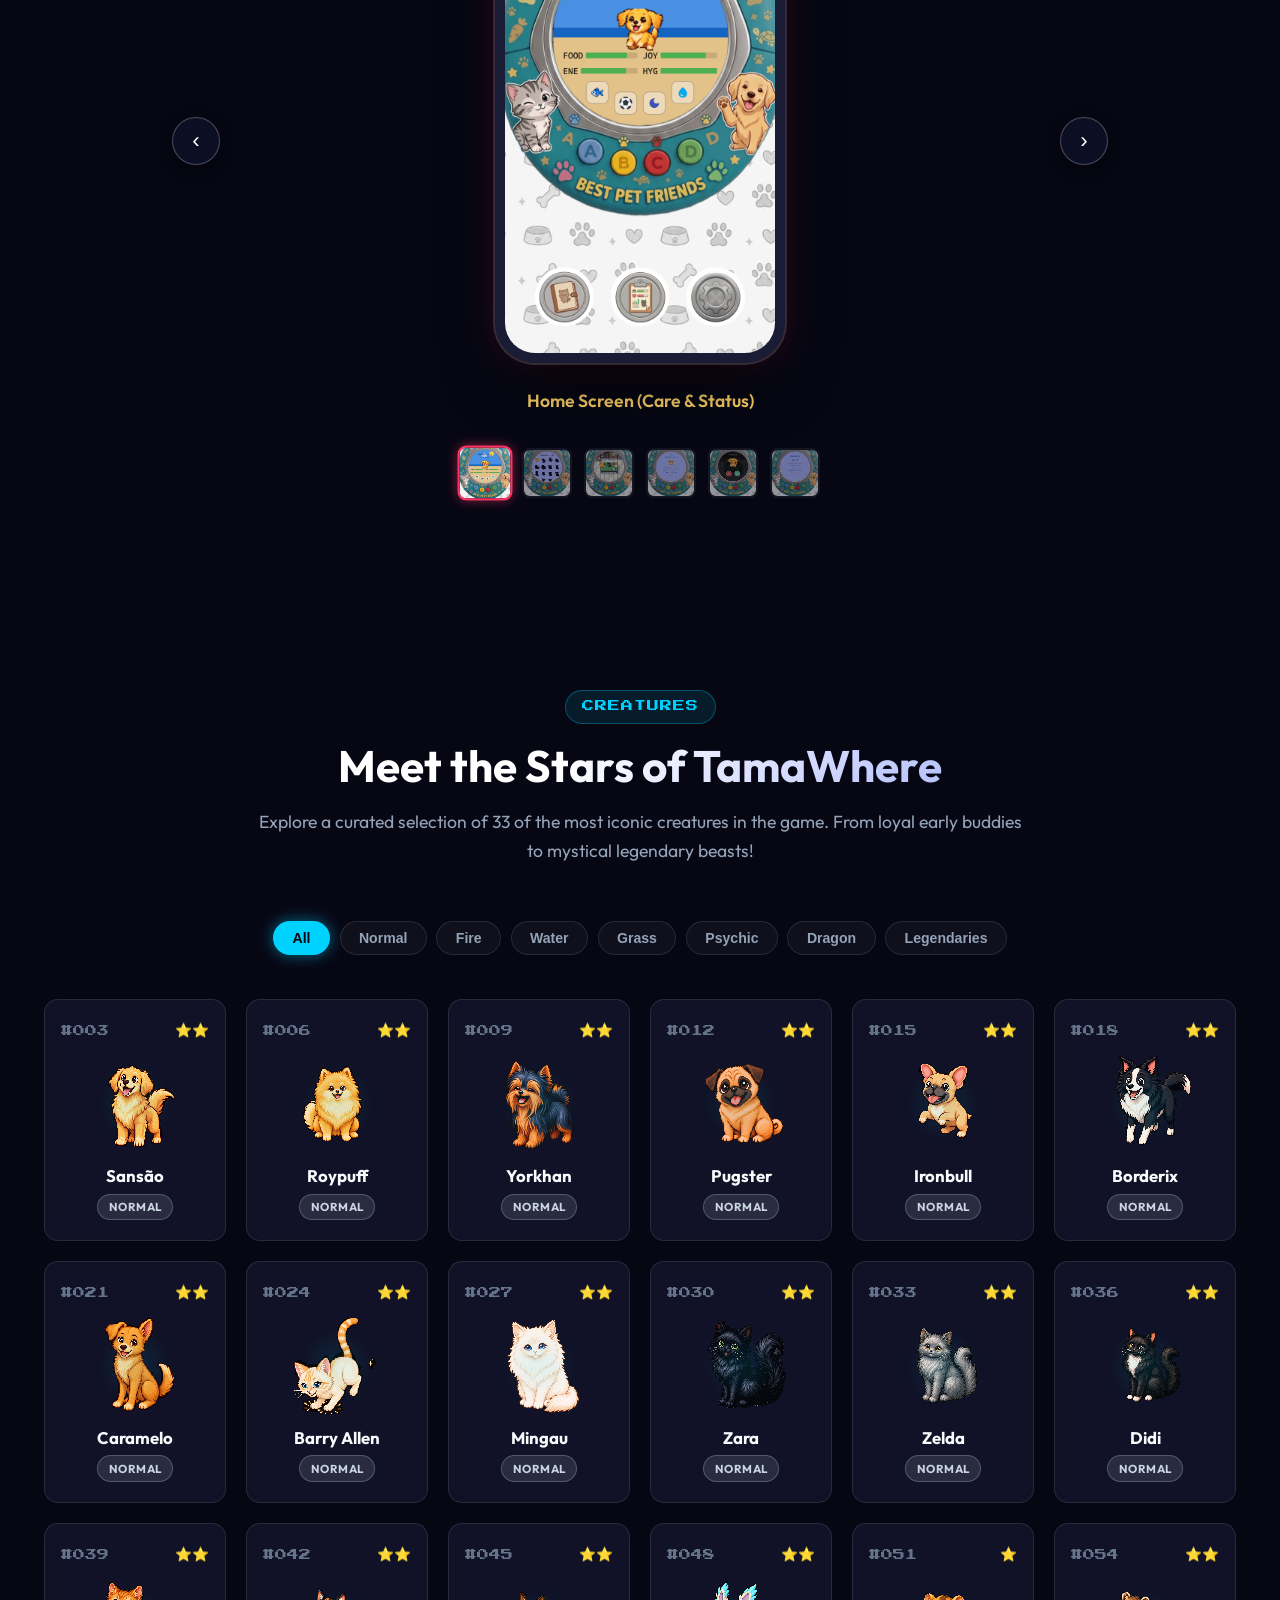
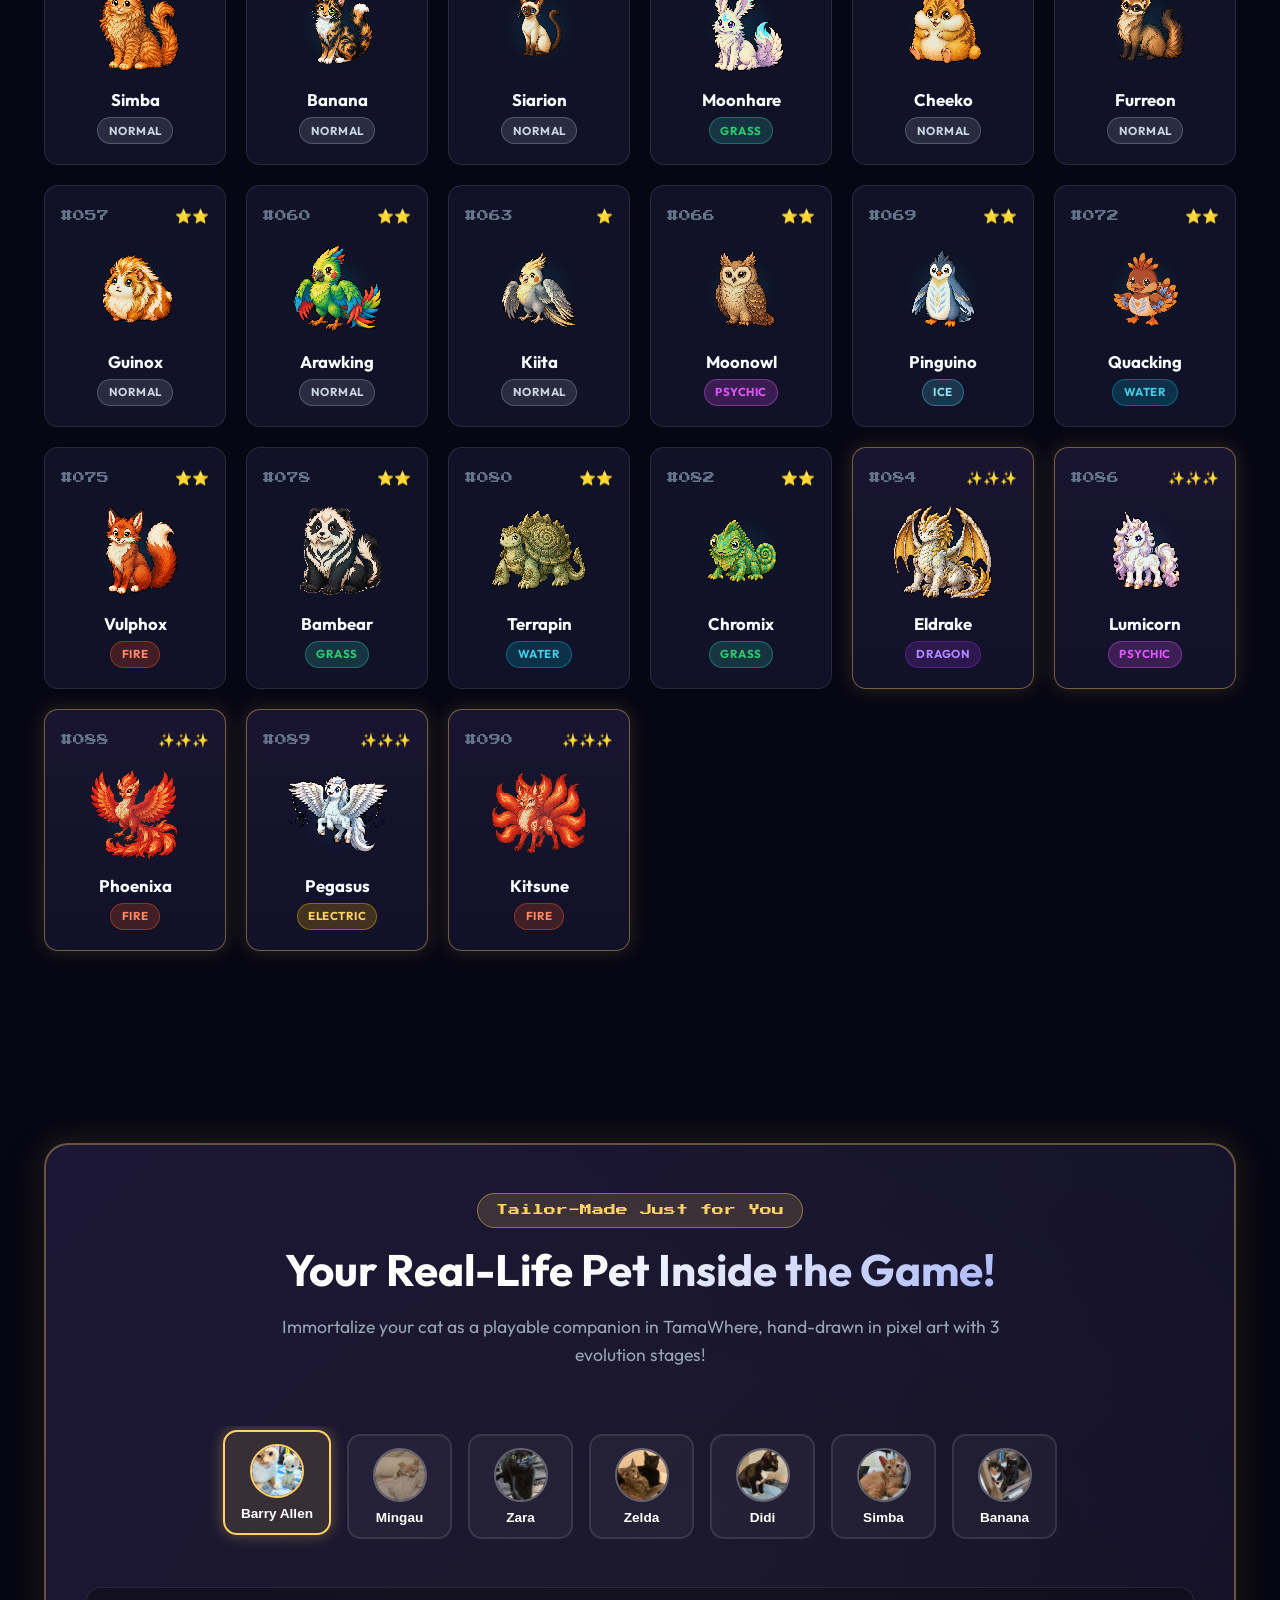
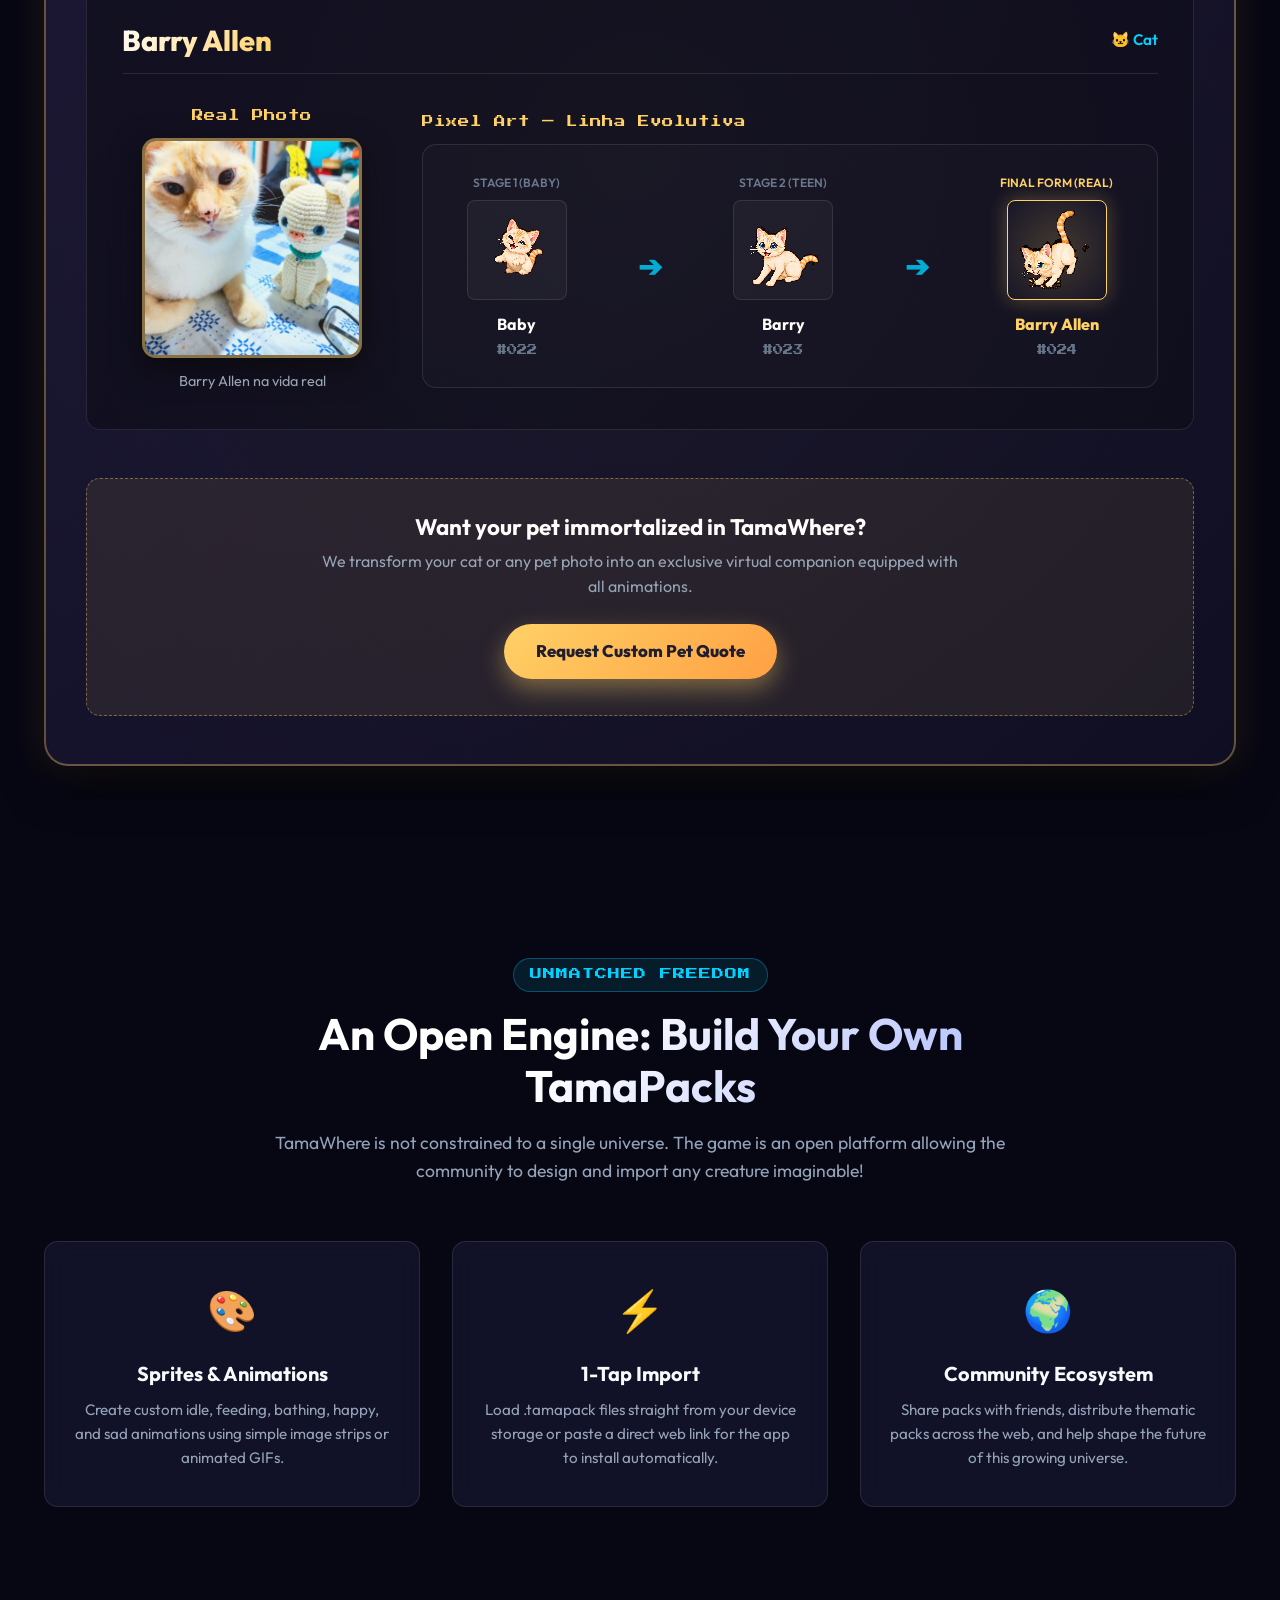
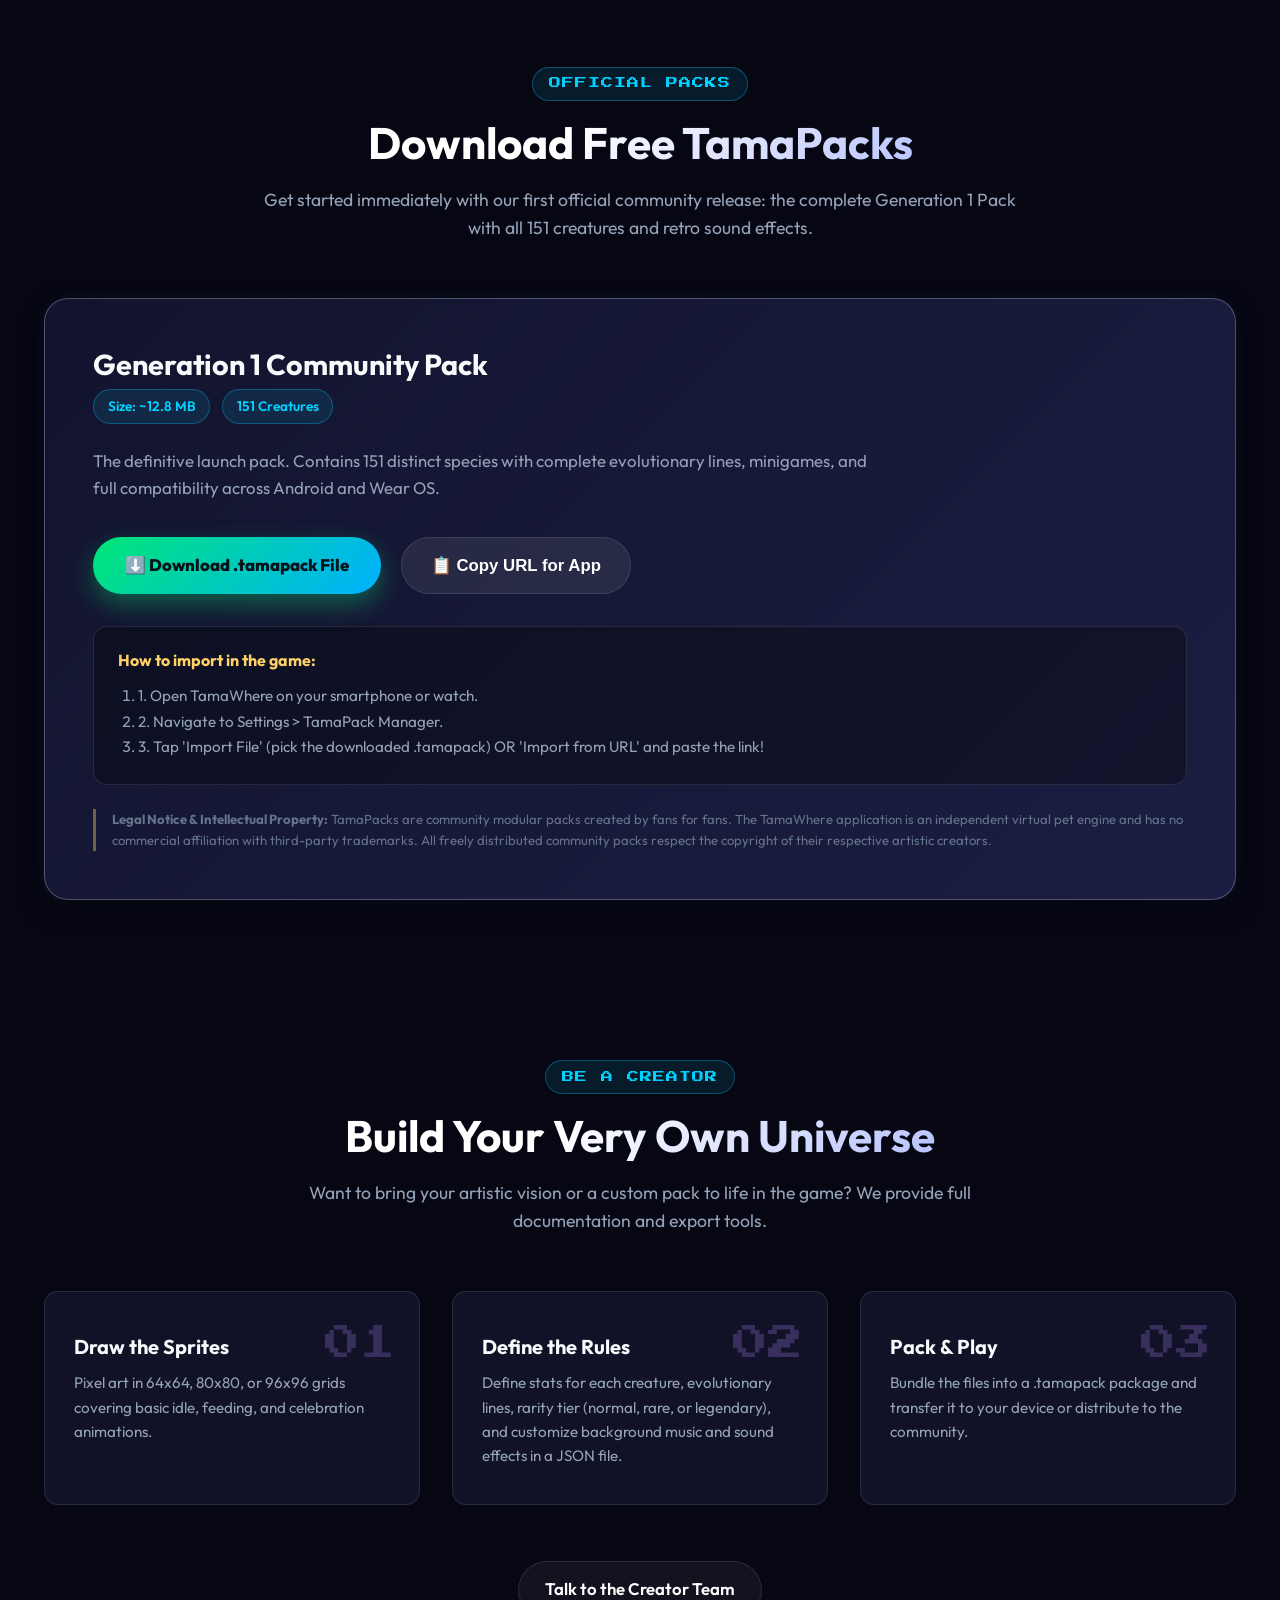
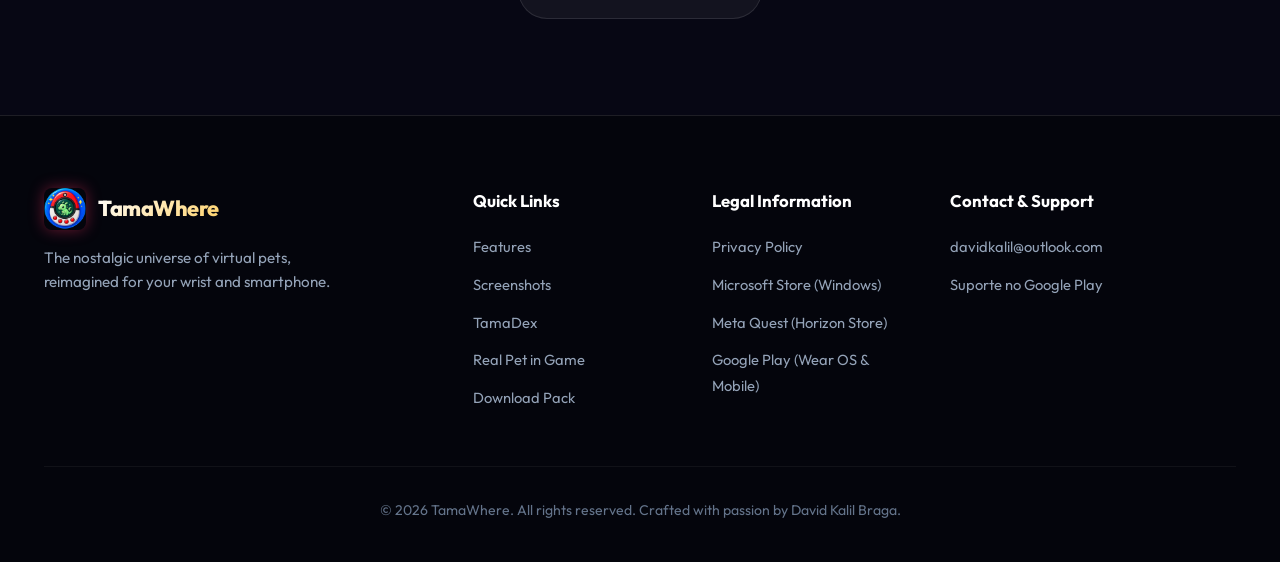
==== commit 2cae7e2c: "fix(mobile): isolate custom pet tab scrolling to container to prevent page viewport shift on Banana " ====
--- a/index.html
+++ b/index.html
@@ -34,7 +34,7 @@
     rel="stylesheet" />
 
   <!-- Main Stylesheet -->
-  <link rel="stylesheet" href="css/style.css?v=1.0.7" />
+  <link rel="stylesheet" href="css/style.css?v=1.0.8" />
 
   <!-- Schema.org Structured Data for Search Engines & AI Assistants (Google, ChatGPT, Perplexity) -->
   <script type="application/ld+json">
@@ -791,8 +791,8 @@
   <div id="toastNotification" class="toast-notification"></div>
 
   <!-- Scripts -->
-  <script src="js/i18n.js?v=1.0.7"></script>
-  <script src="js/main.js?v=1.0.7"></script>
+  <script src="js/i18n.js?v=1.0.8"></script>
+  <script src="js/main.js?v=1.0.8"></script>
 </body>
 
 </html>
--- a/css/style.css
+++ b/css/style.css
@@ -49,6 +49,8 @@
   scroll-behavior: smooth;
   font-size: 16px;
   color-scheme: dark;
+  overflow-x: hidden;
+  max-width: 100vw;
 }
 
 body {
@@ -932,6 +934,8 @@
 }
 
 .custom-pet-wrapper {
+  max-width: 100%;
+  box-sizing: border-box;
   background: linear-gradient(135deg, rgba(28, 24, 56, 0.9), rgba(15, 14, 35, 0.9));
   border: 2px solid rgba(255, 209, 102, 0.35);
   border-radius: var(--radius-lg);
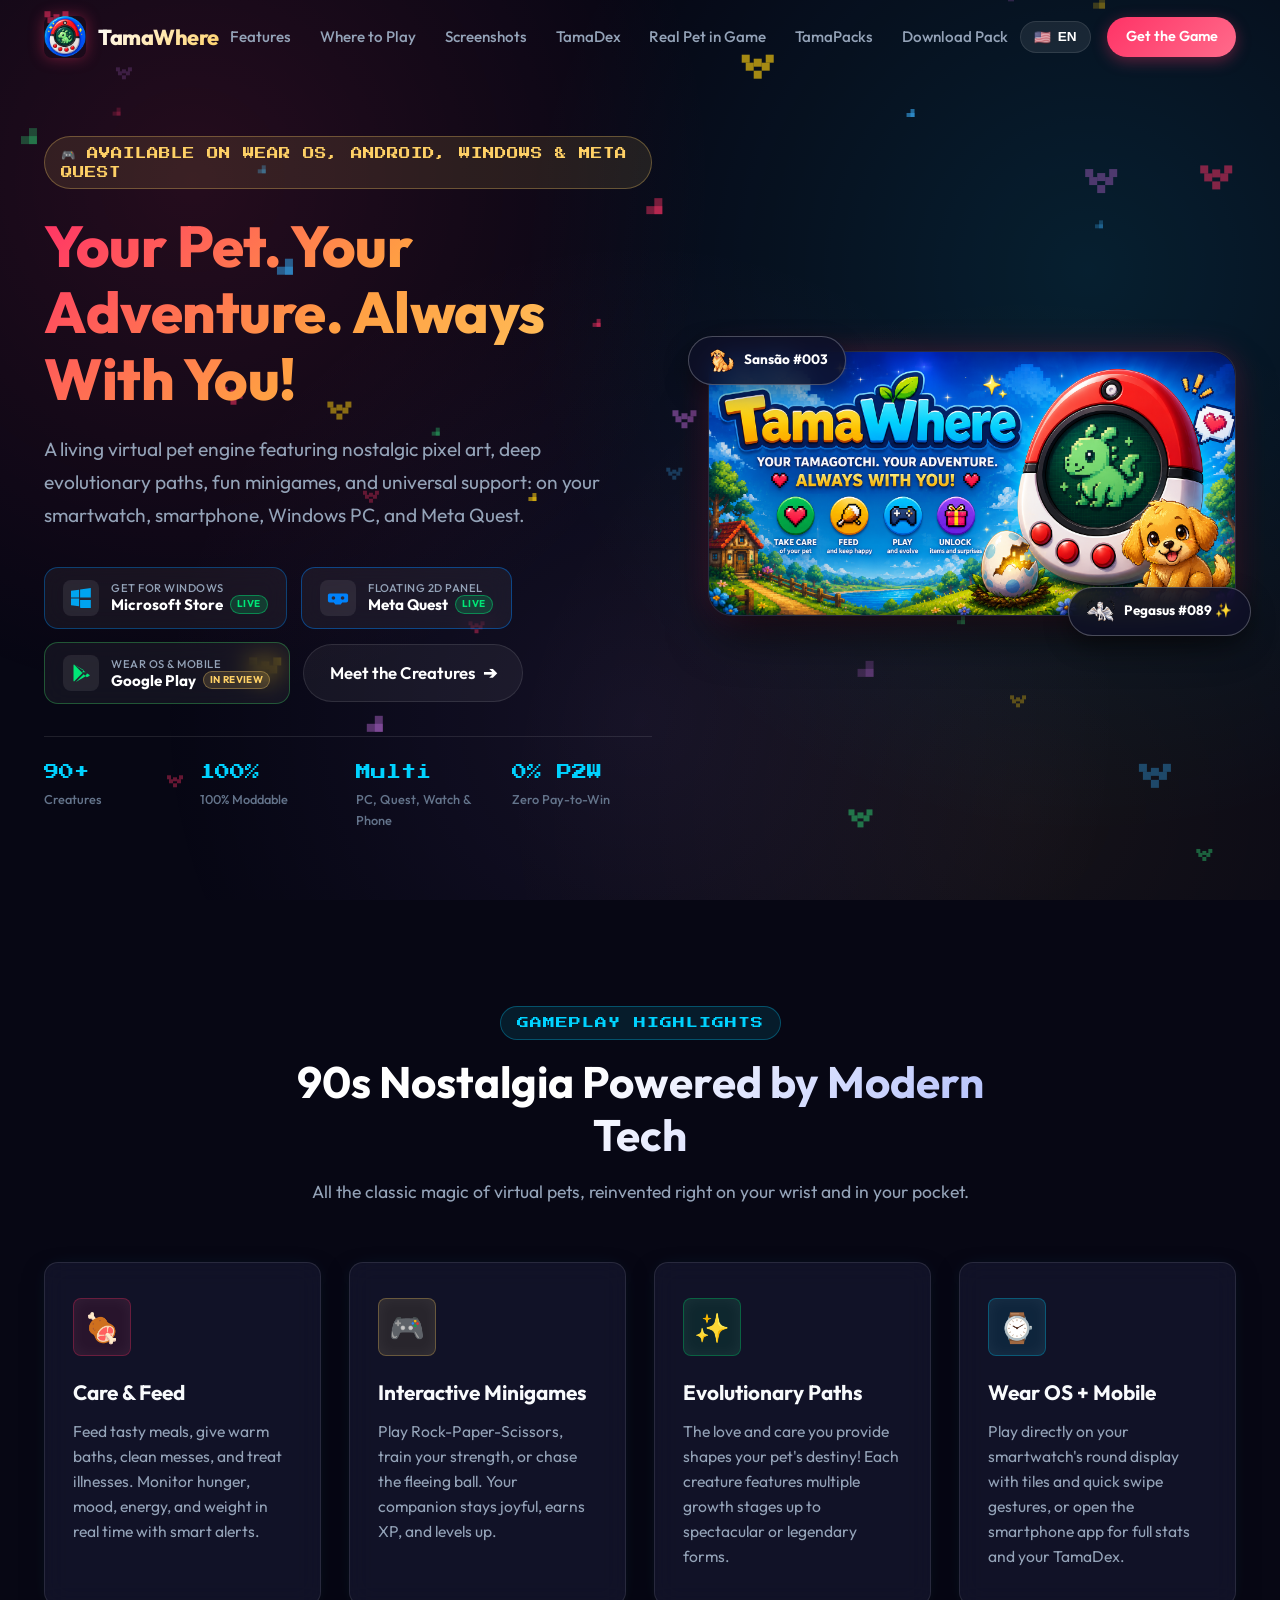
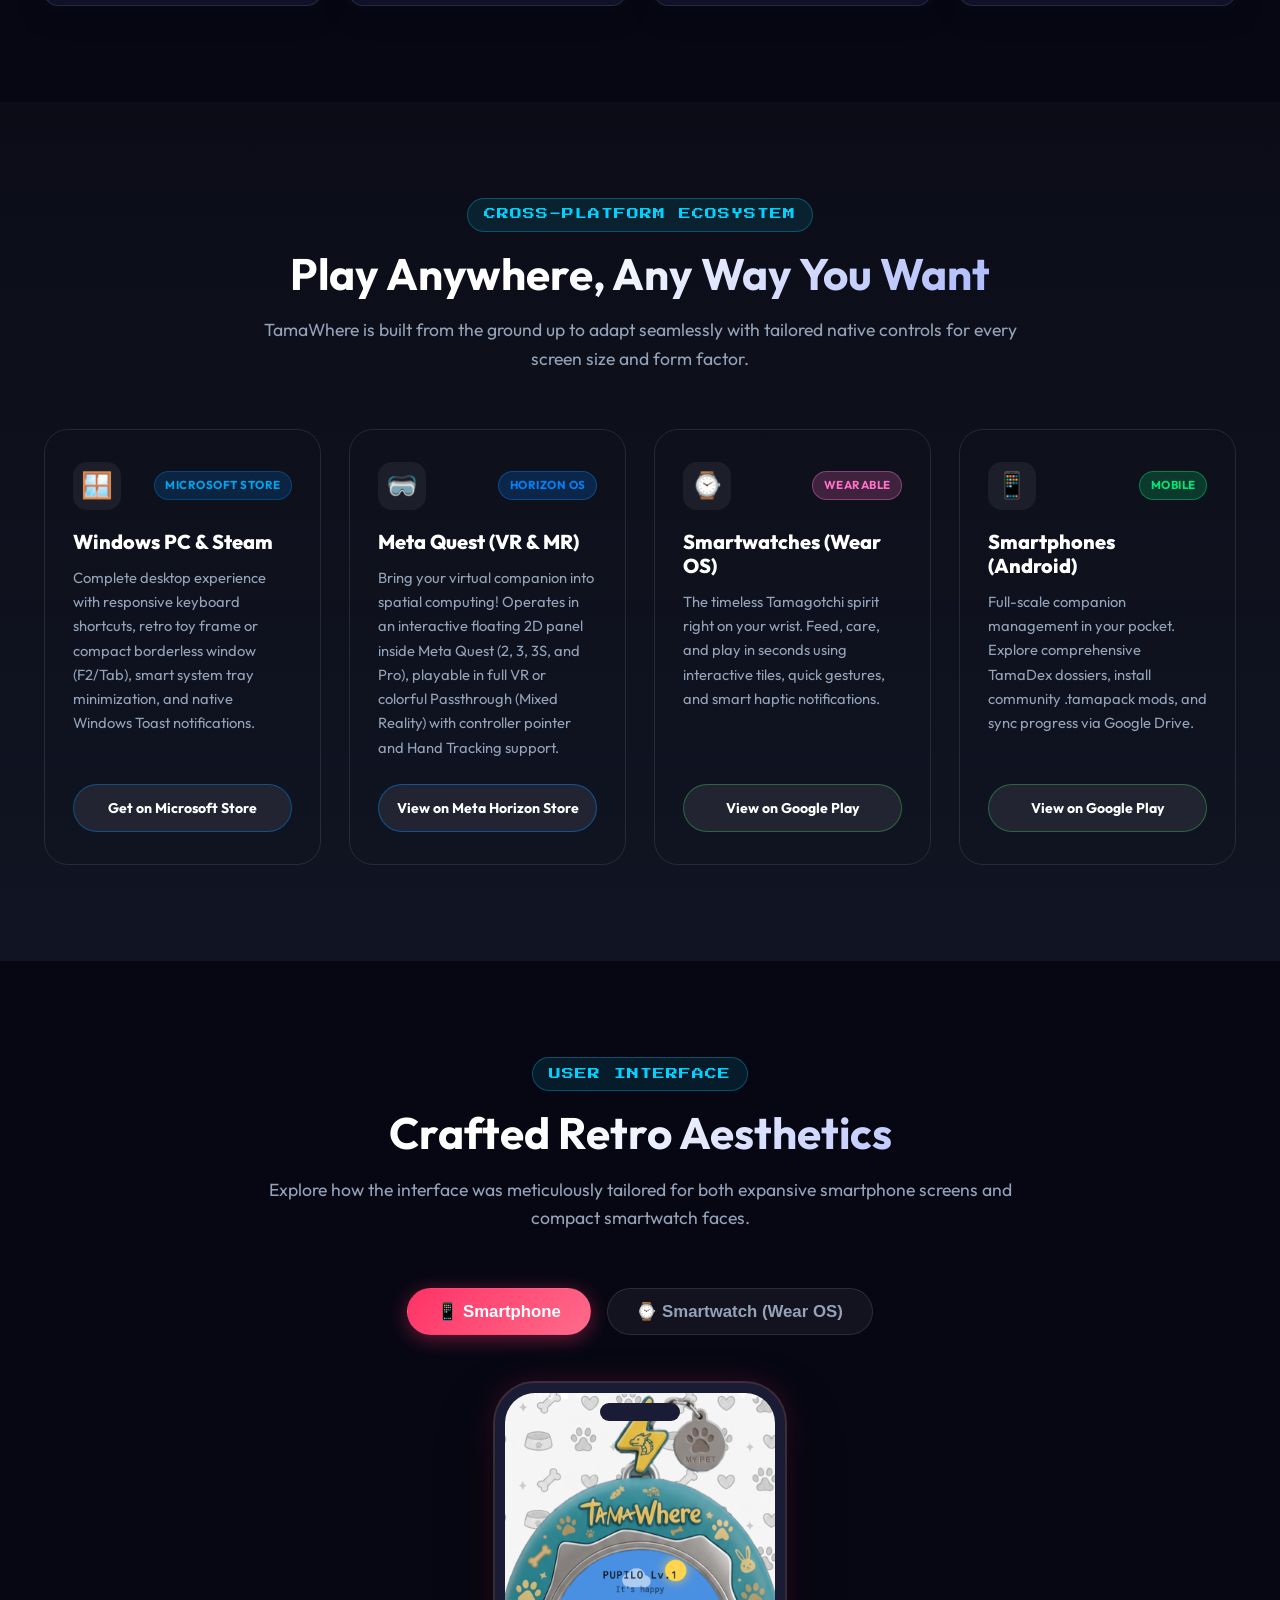
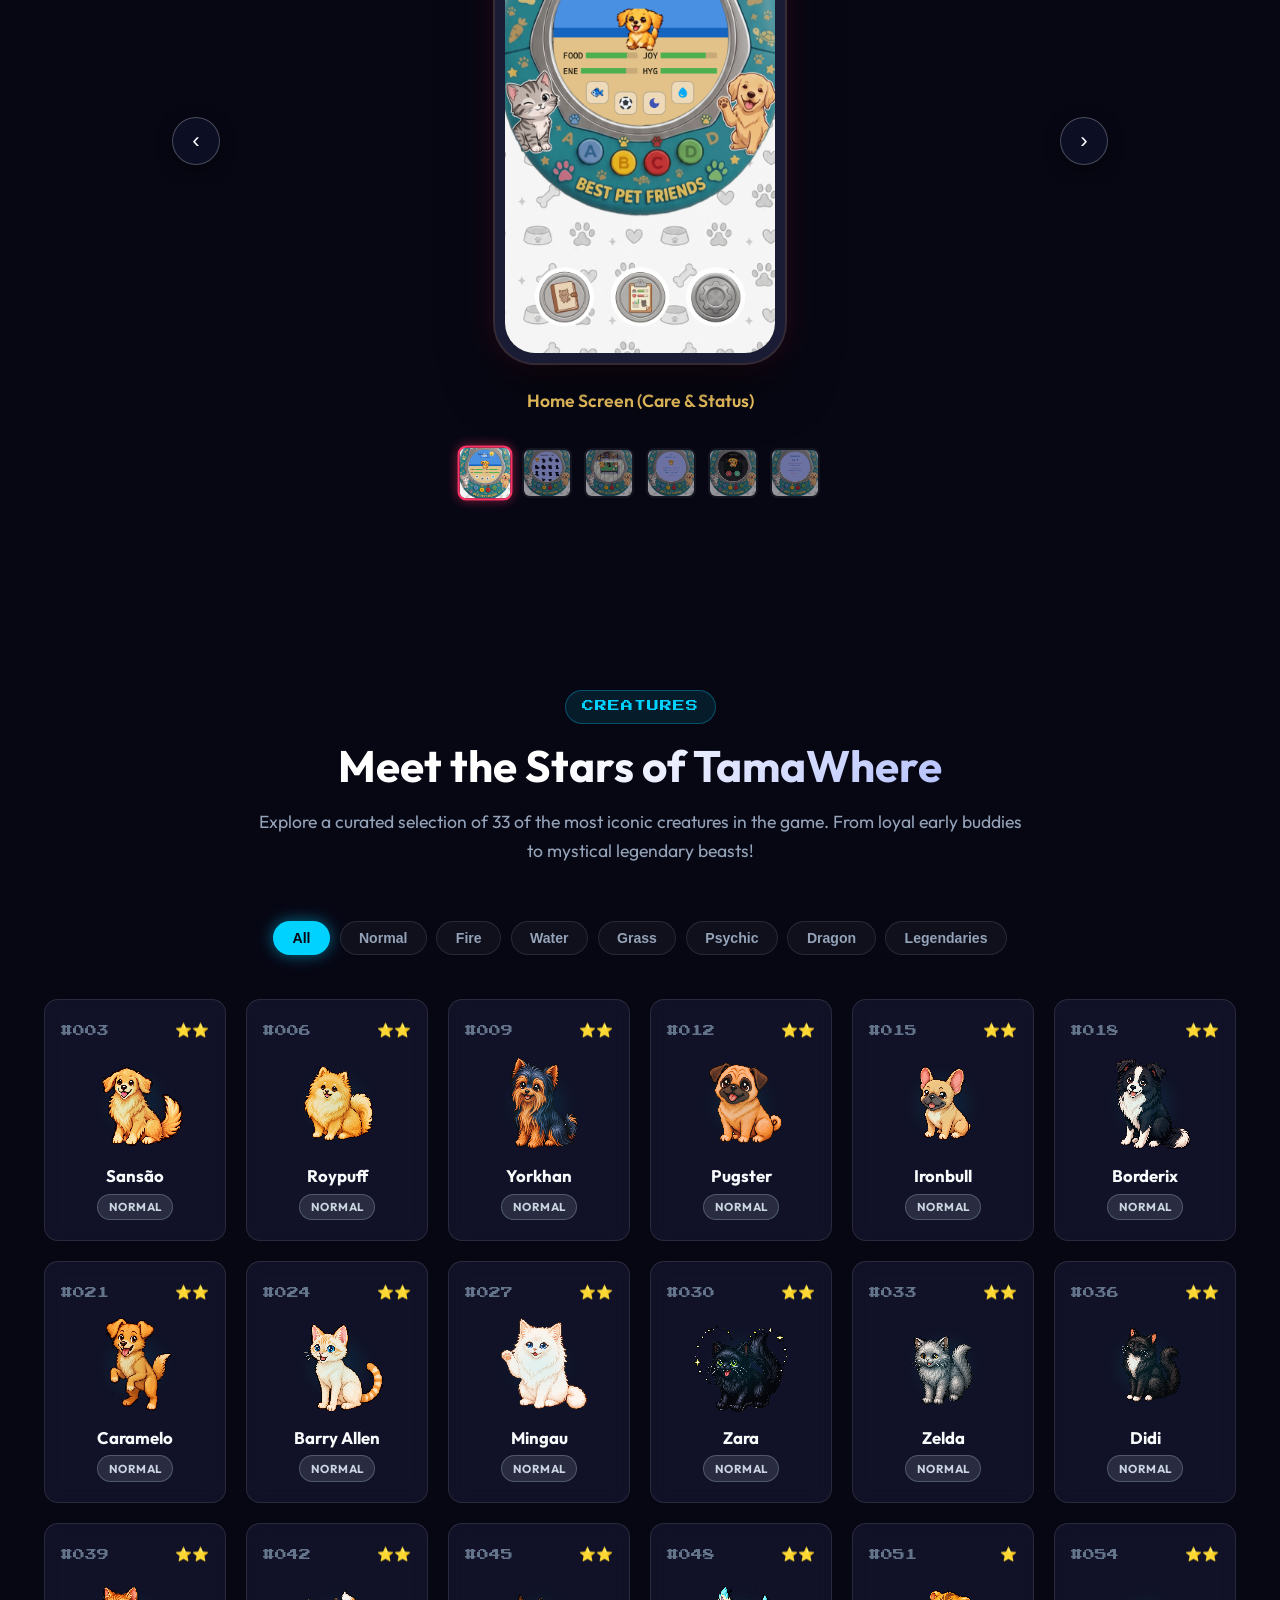
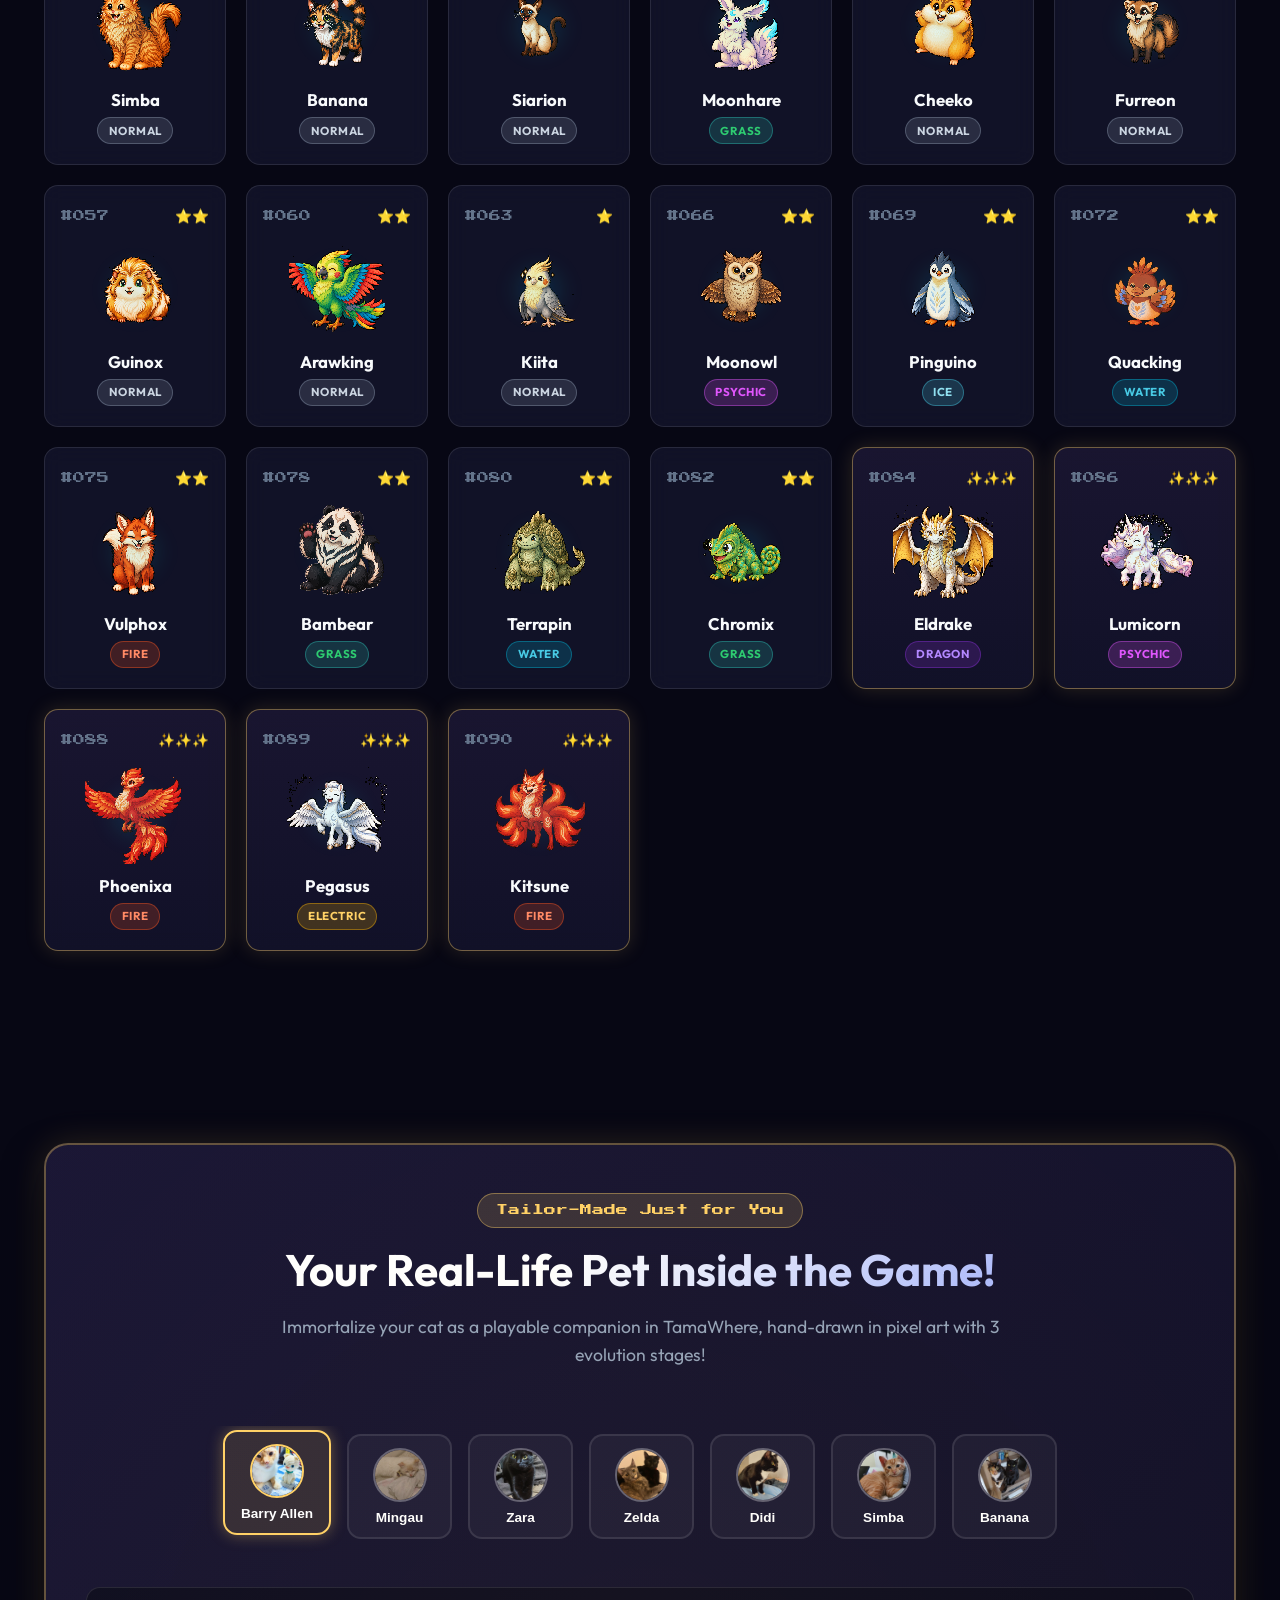
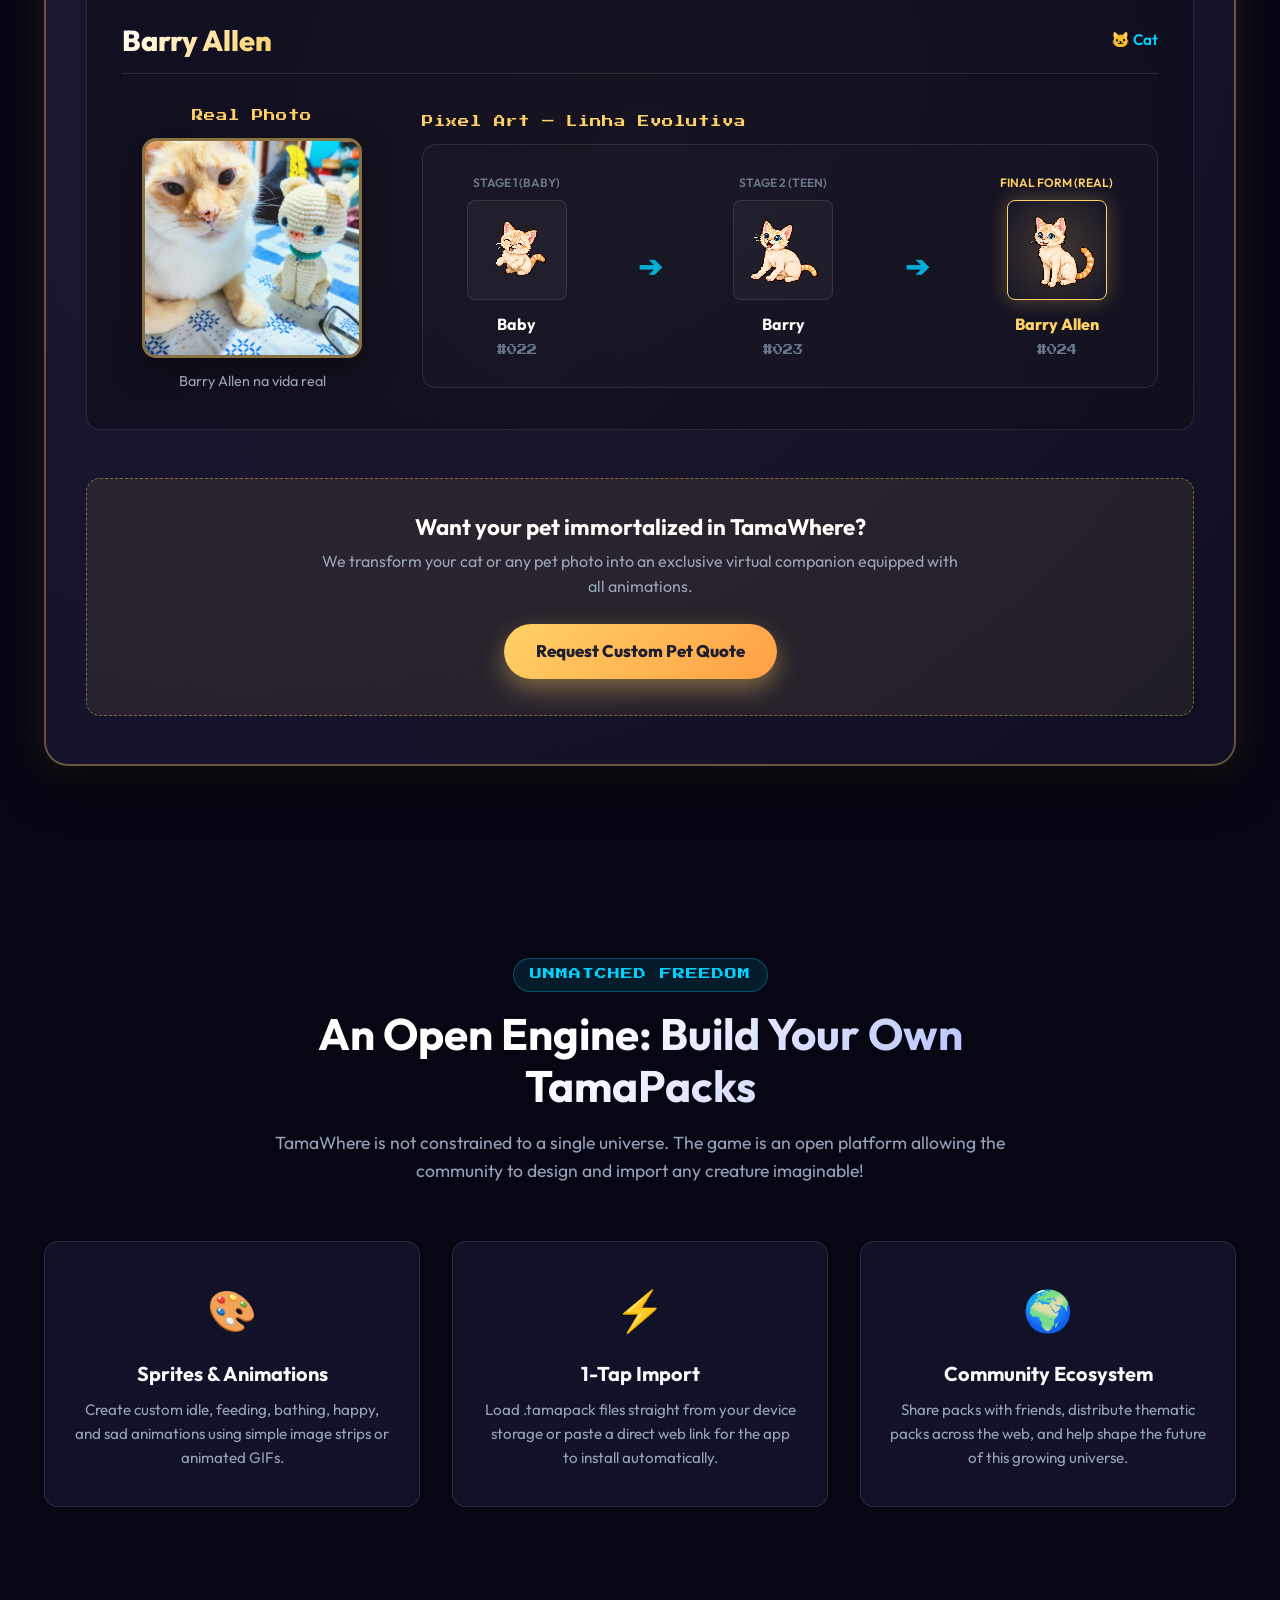
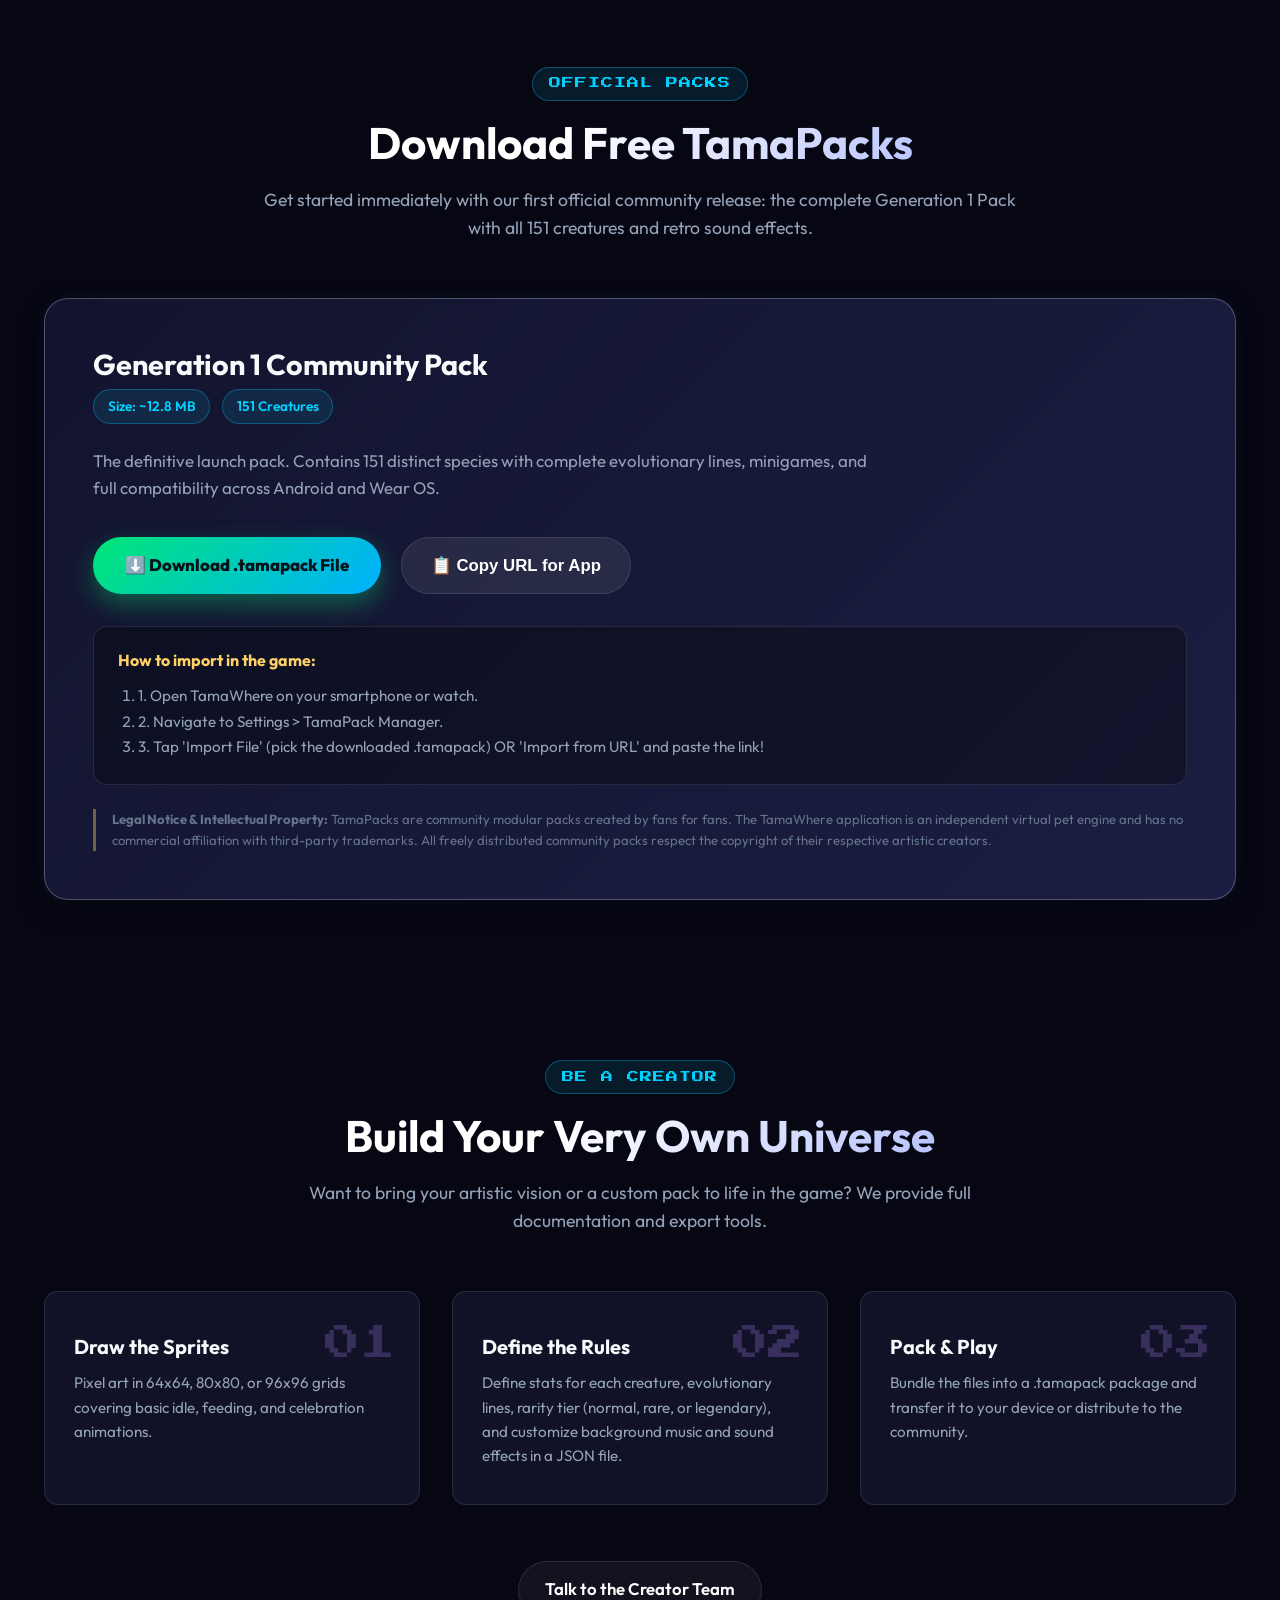
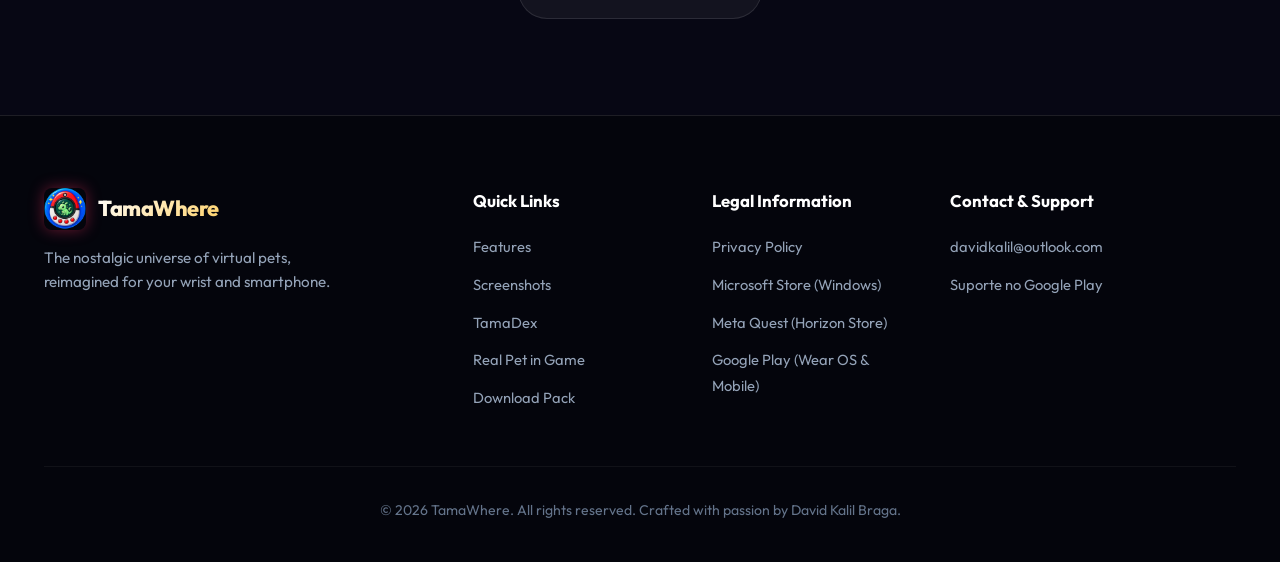
==== commit 5af053de: "chore: update Meta Quest Horizon Store status to Live" ====
--- a/index.html
+++ b/index.html
@@ -34,7 +34,7 @@
     rel="stylesheet" />
 
   <!-- Main Stylesheet -->
-  <link rel="stylesheet" href="css/style.css?v=1.0.8" />
+  <link rel="stylesheet" href="css/style.css?v=1.0.9" />
 
   <!-- Schema.org Structured Data for Search Engines & AI Assistants (Google, ChatGPT, Perplexity) -->
   <script type="application/ld+json">
@@ -78,7 +78,7 @@
             "url": "https://www.meta.com/pt-br/experiences/tamawhere/1620772423042196/",
             "price": "0",
             "priceCurrency": "USD",
-            "availability": "https://schema.org/PreOrder"
+            "availability": "https://schema.org/InStock"
           },
           {
             "@type": "Offer",
@@ -232,7 +232,7 @@
                 <span class="store-sub" data-i18n="hero_store_meta_sub">Painel 2D Flutuante</span>
                 <div class="store-title-row">
                   <span class="store-name" data-i18n="hero_store_meta_title">Meta Quest</span>
-                  <span class="store-tag tag-review" data-i18n="hero_store_meta_tag">Em Publicação</span>
+                  <span class="store-tag tag-live" data-i18n="hero_store_meta_tag">Live</span>
                 </div>
               </div>
             </a>
@@ -791,8 +791,8 @@
   <div id="toastNotification" class="toast-notification"></div>
 
   <!-- Scripts -->
-  <script src="js/i18n.js?v=1.0.8"></script>
-  <script src="js/main.js?v=1.0.8"></script>
+  <script src="js/i18n.js?v=1.0.9"></script>
+  <script src="js/main.js?v=1.0.9"></script>
 </body>
 
 </html>
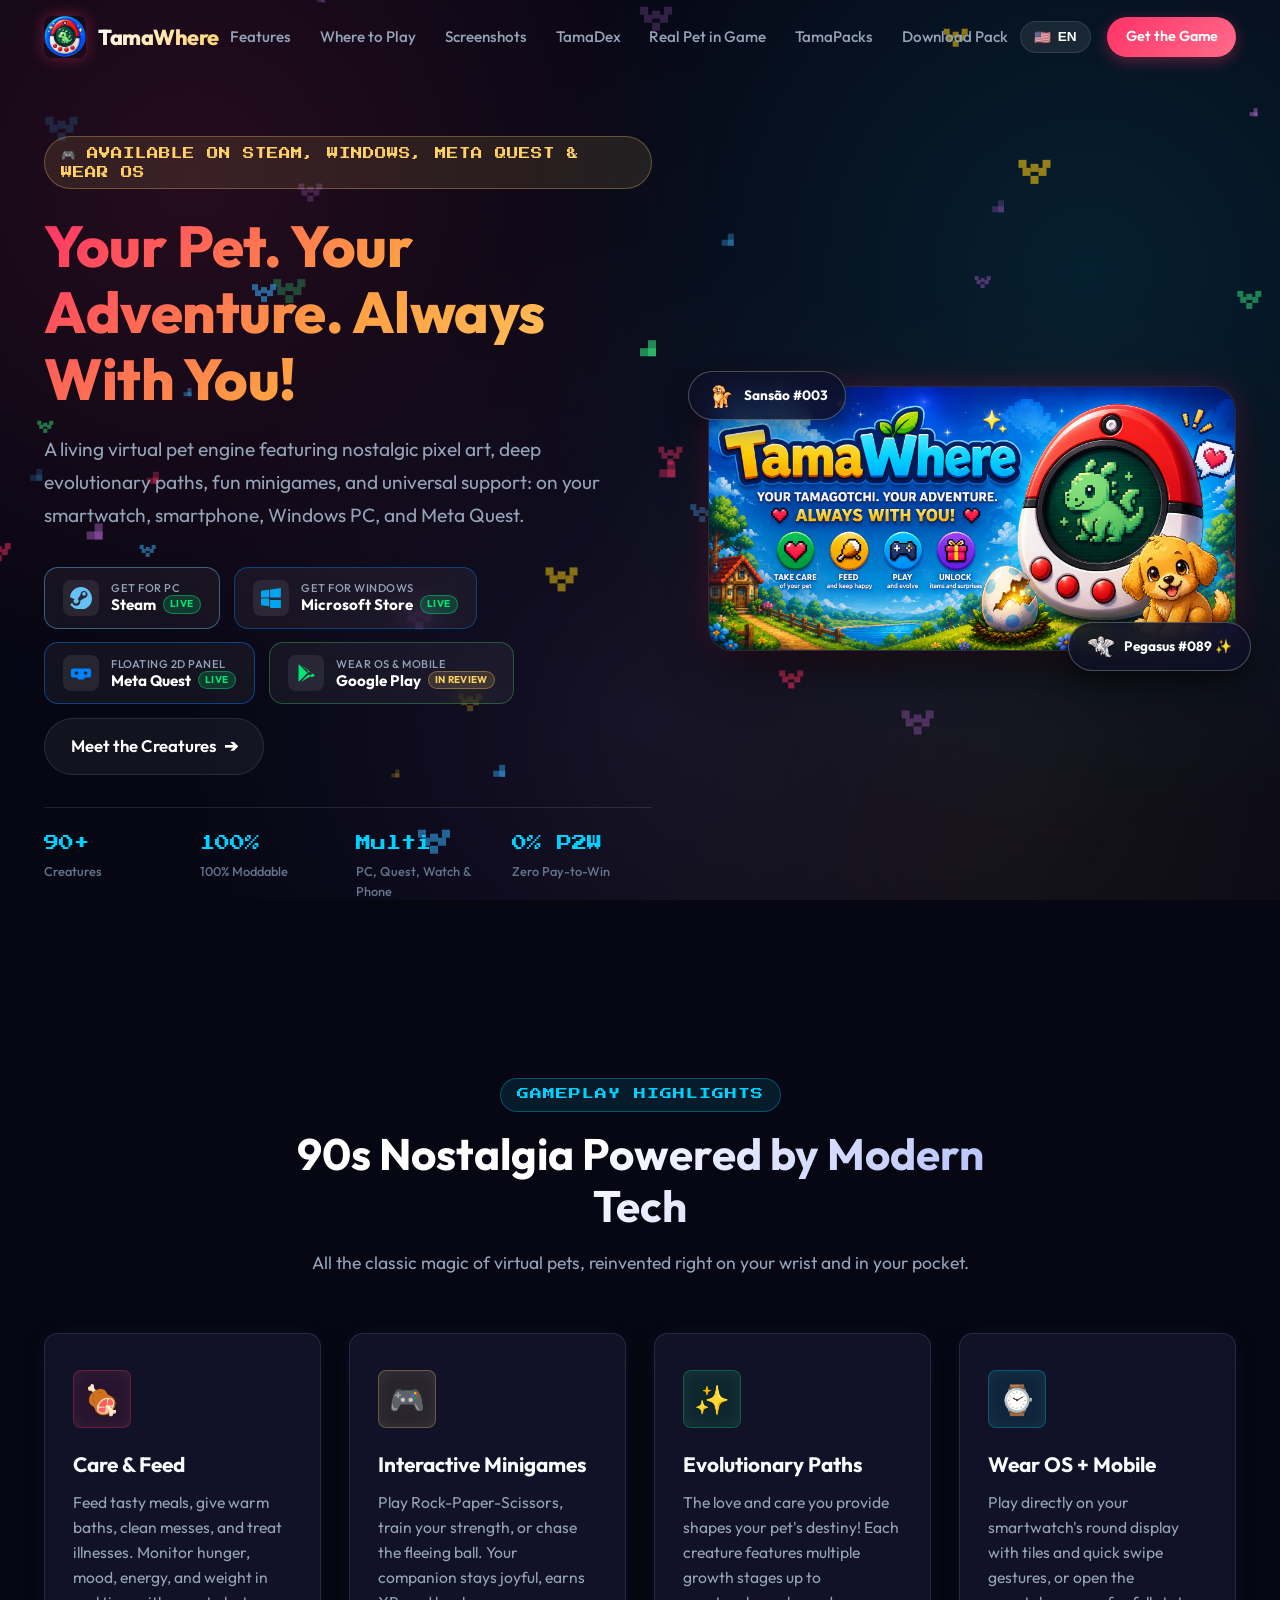
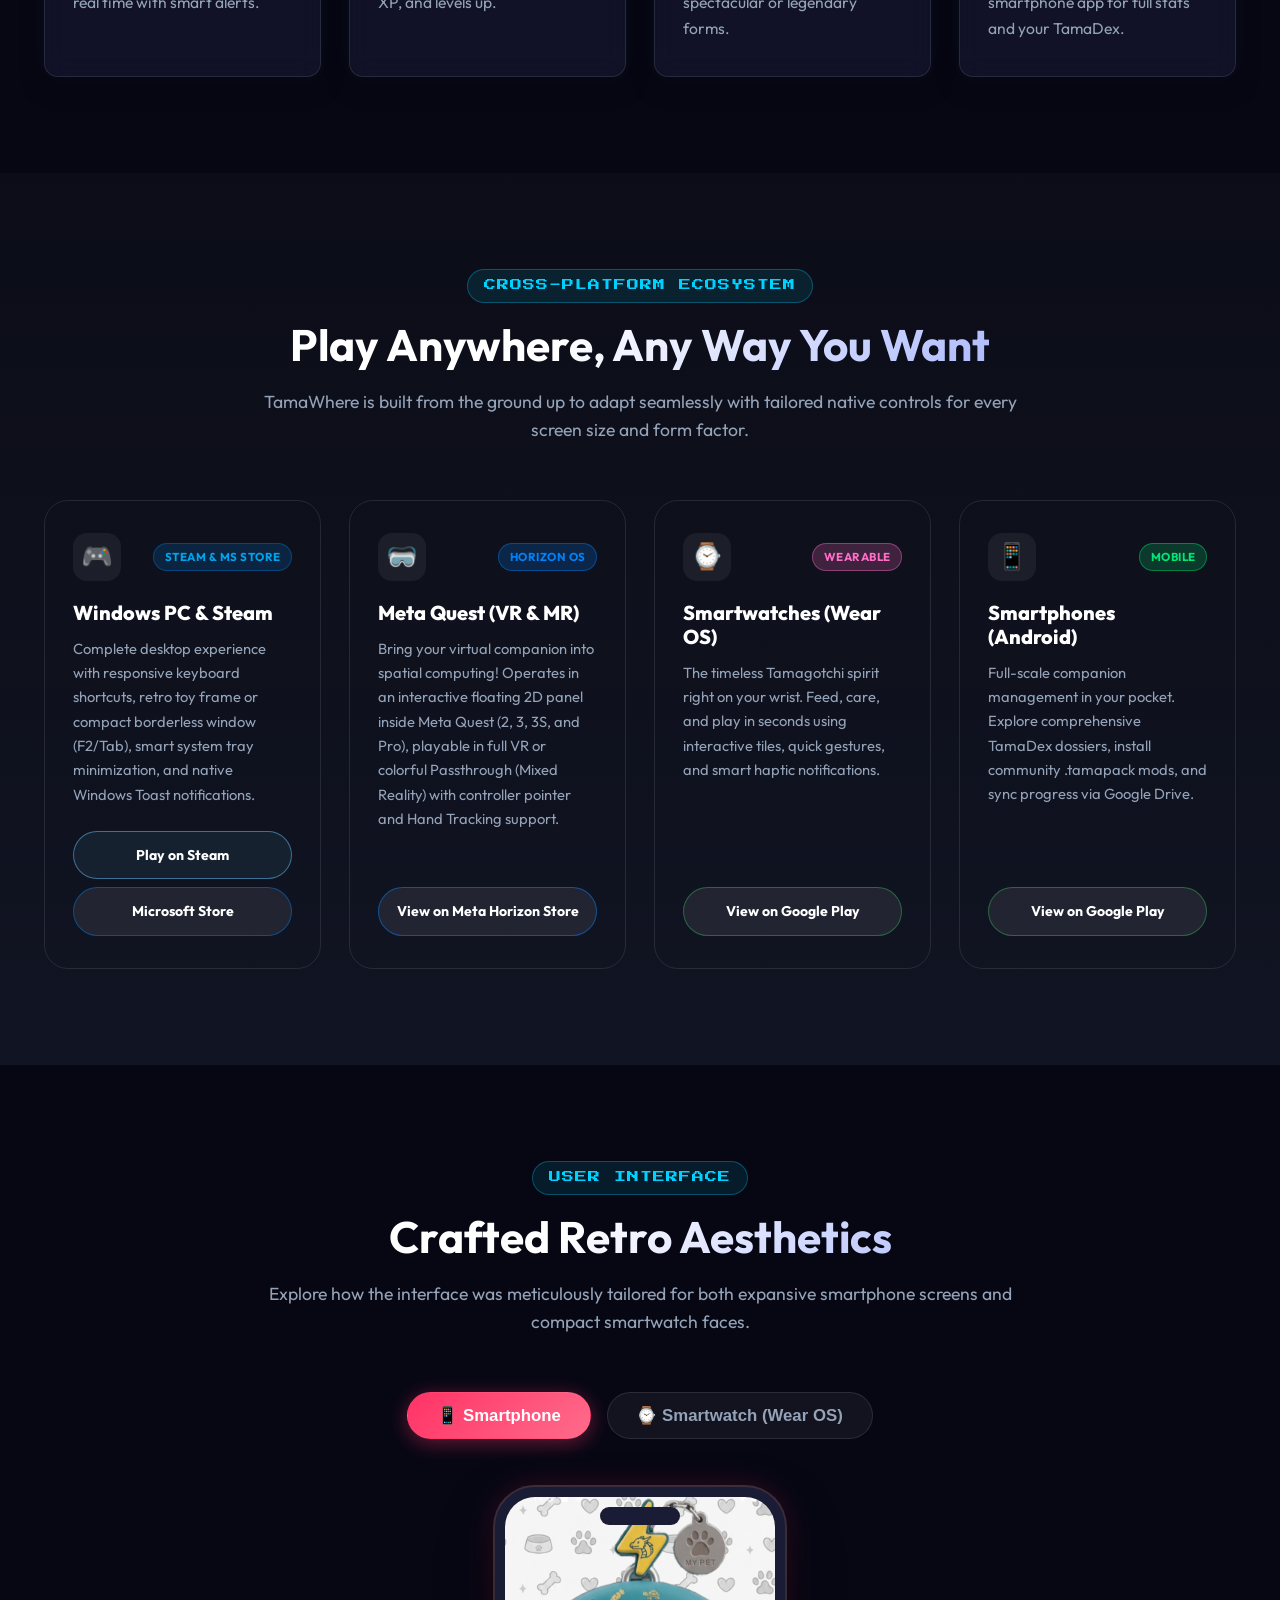
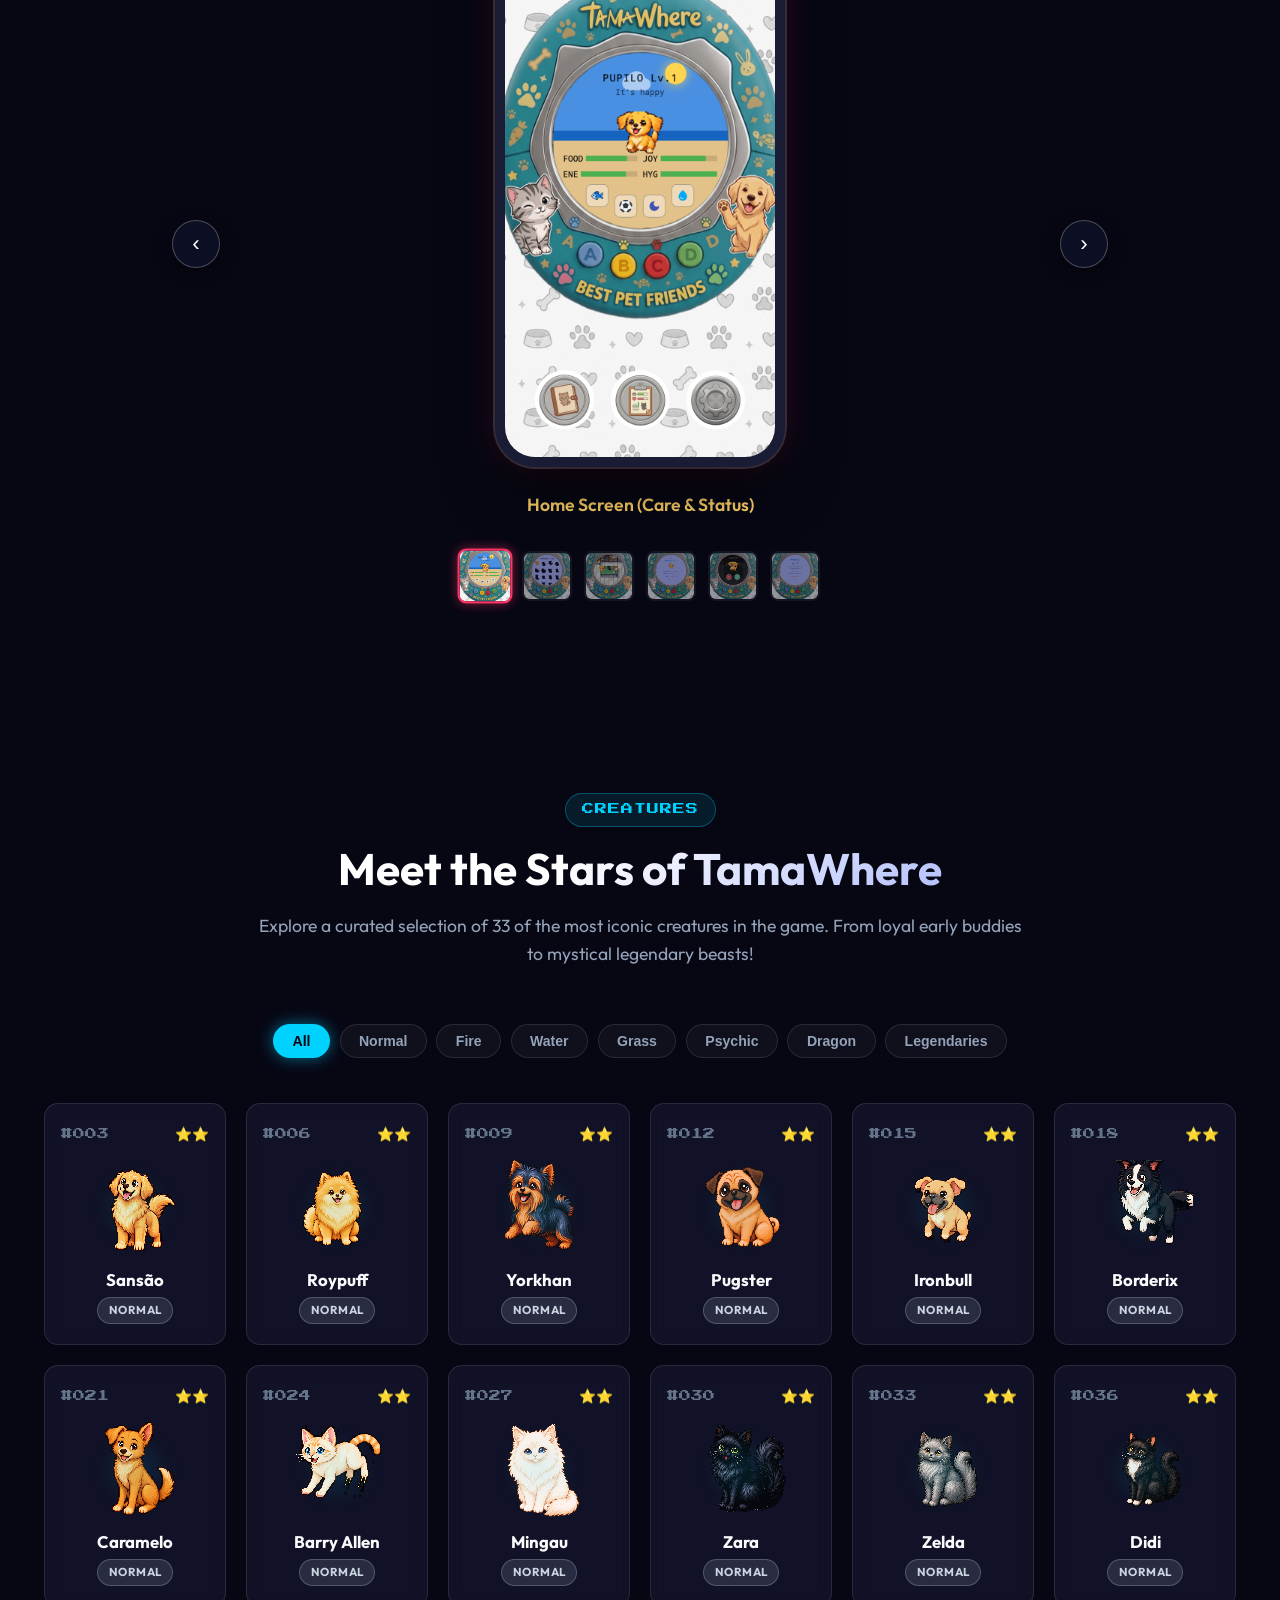
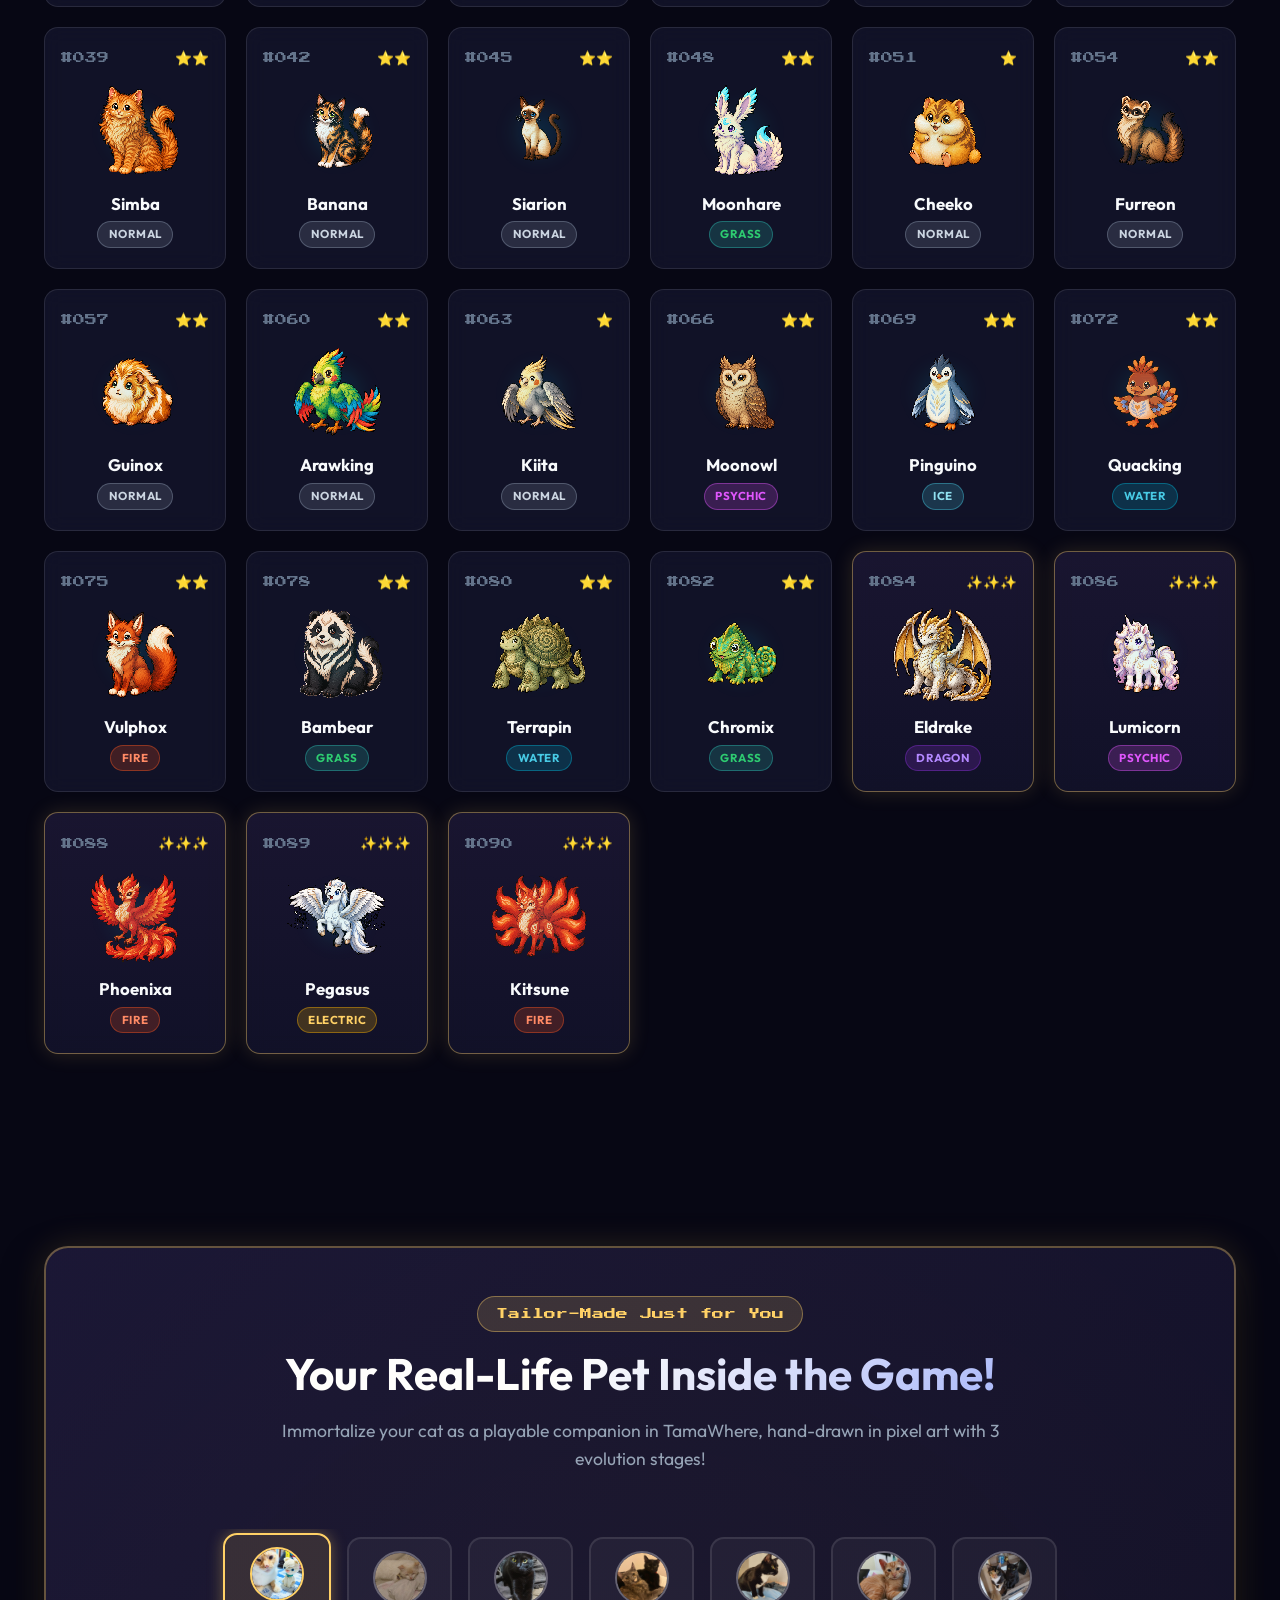
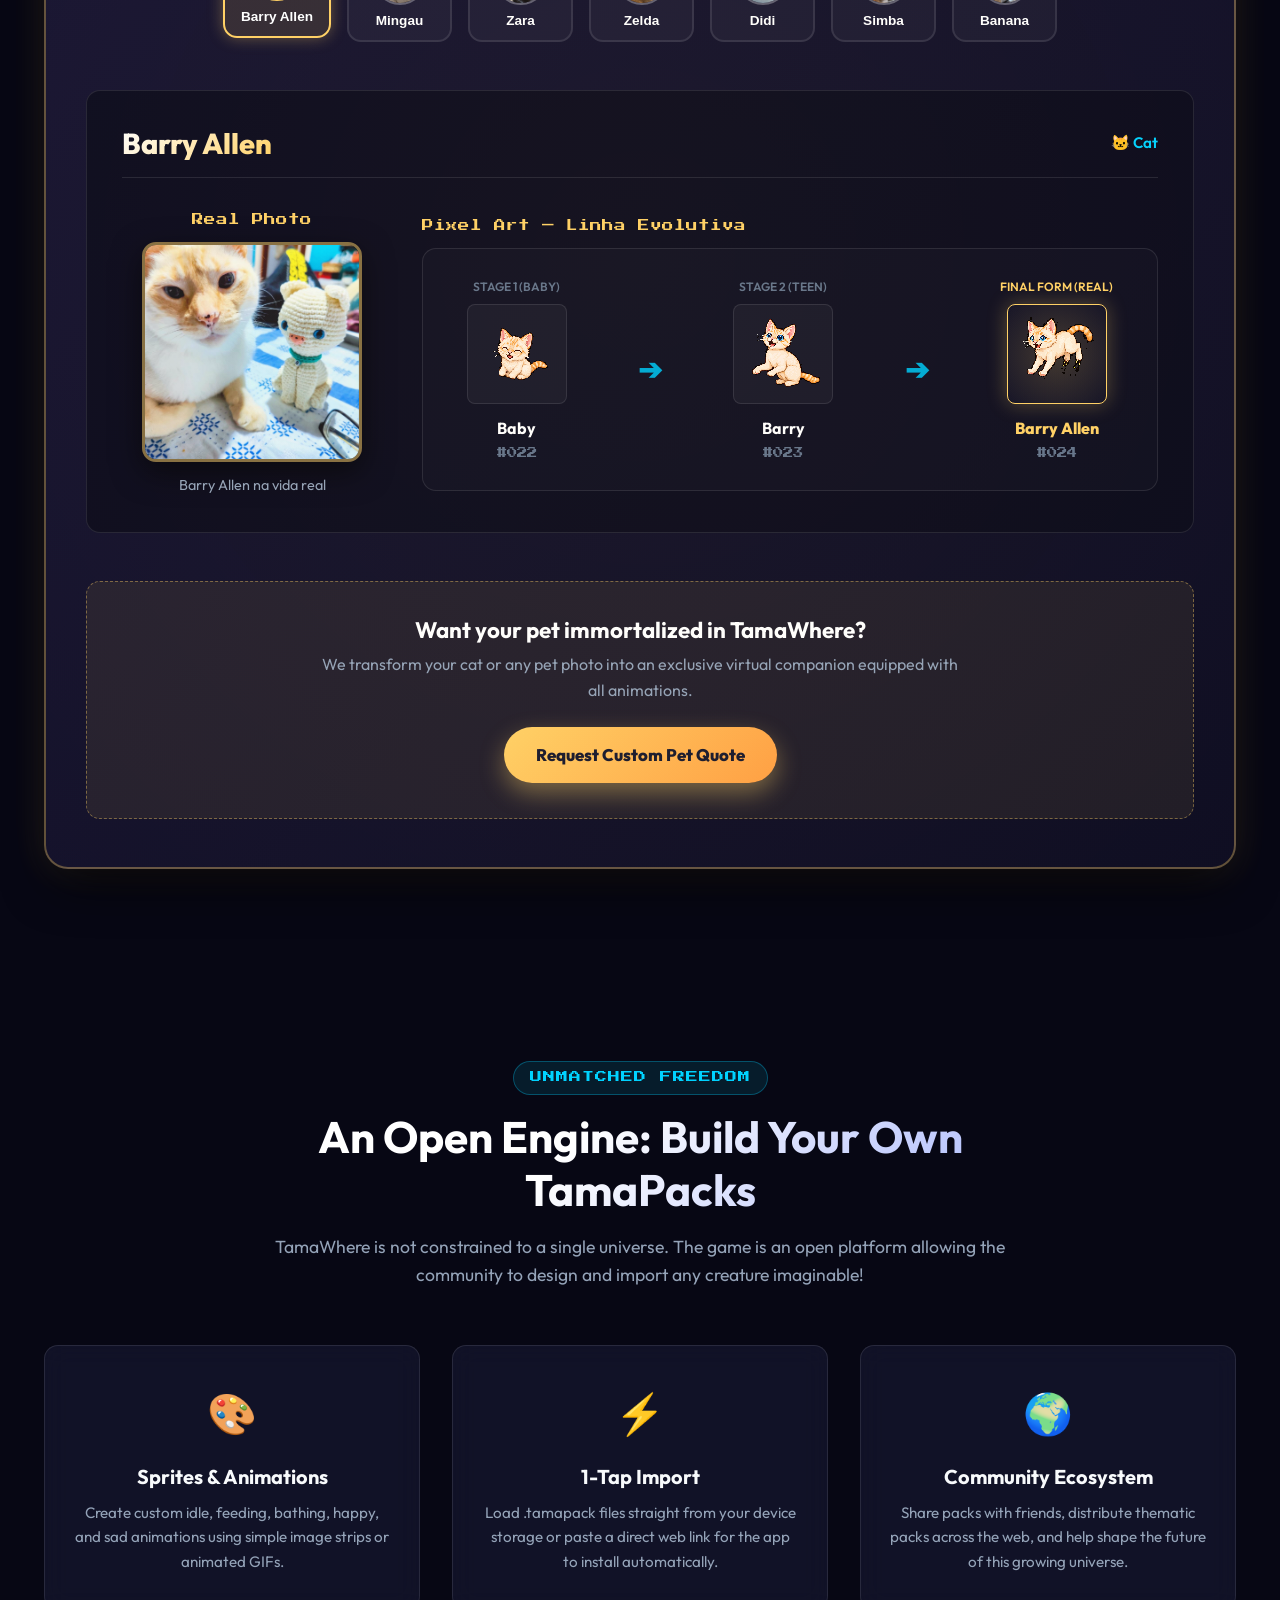
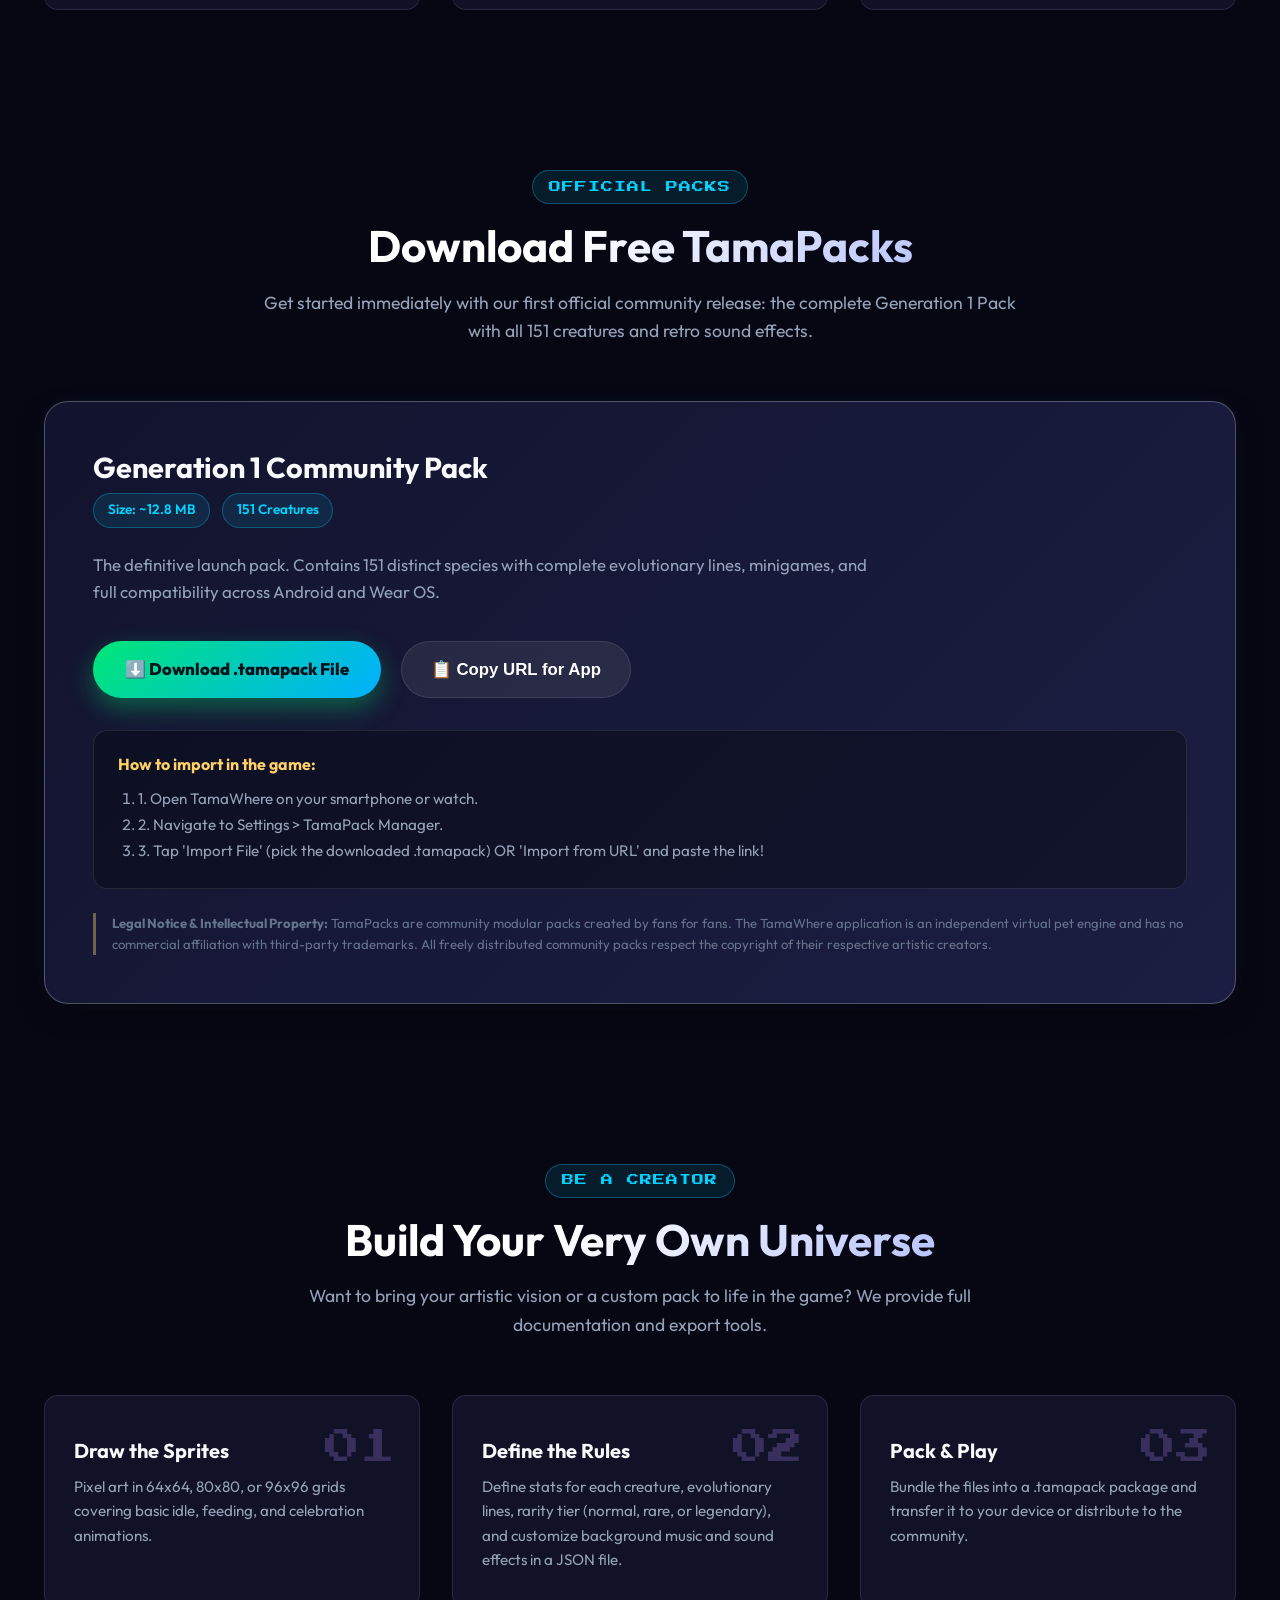
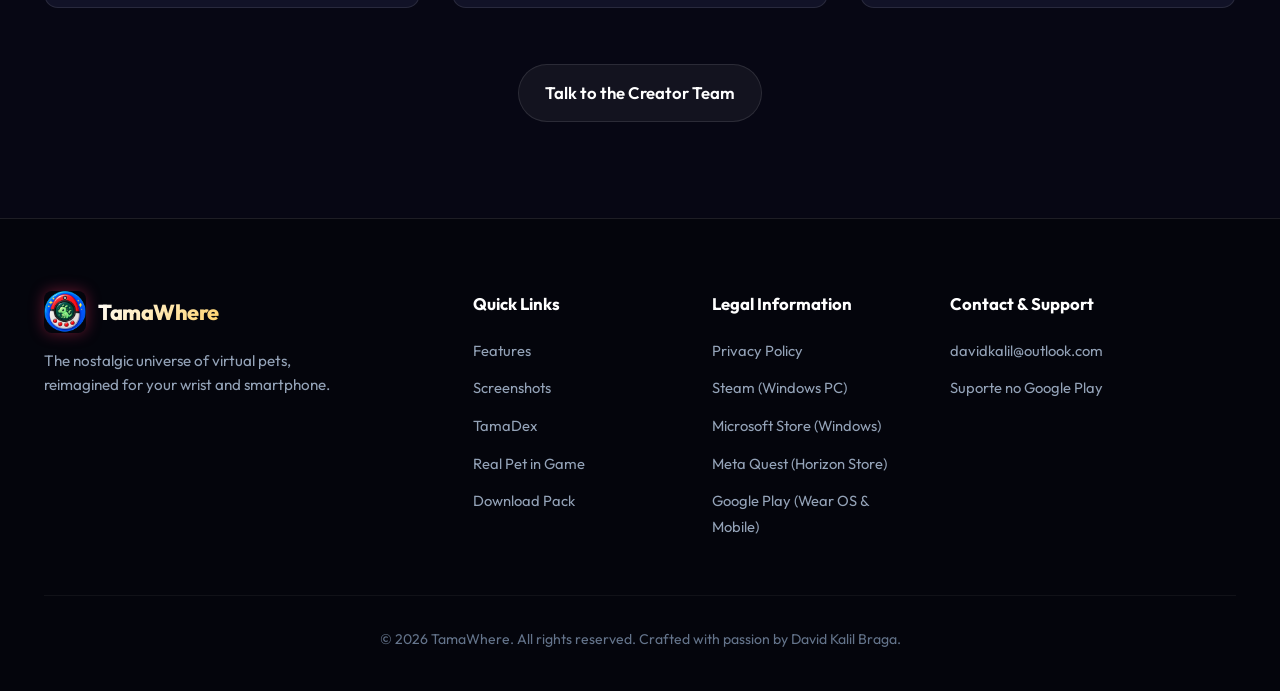
==== commit ed785229: "feat: add Steam store release, links and showcase buttons" ====
--- a/index.html
+++ b/index.html
@@ -34,7 +34,7 @@
     rel="stylesheet" />
 
   <!-- Main Stylesheet -->
-  <link rel="stylesheet" href="css/style.css?v=1.0.9" />
+  <link rel="stylesheet" href="css/style.css?v=1.1.0" />
 
   <!-- Schema.org Structured Data for Search Engines & AI Assistants (Google, ChatGPT, Perplexity) -->
   <script type="application/ld+json">
@@ -64,6 +64,14 @@
           "email": "davidkalil@outlook.com"
         },
         "offers": [
+          {
+            "@type": "Offer",
+            "name": "Steam (Windows PC)",
+            "url": "https://store.steampowered.com/app/5233230/TamaWhere/",
+            "price": "0",
+            "priceCurrency": "USD",
+            "availability": "https://schema.org/InStock"
+          },
           {
             "@type": "Offer",
             "name": "Microsoft Store (Windows)",
@@ -201,6 +209,24 @@
           </p>
 
           <div class="hero-stores-grid">
+            <!-- Steam Button -->
+            <a href="https://store.steampowered.com/app/5233230/TamaWhere/" target="_blank"
+              rel="noopener noreferrer" class="btn-store-card store-steam">
+              <div class="store-icon-box">
+                <svg width="22" height="22" viewBox="0 0 24 24" fill="currentColor">
+                  <path
+                    d="M11.979 0C5.669 0 .504 4.908.028 11.12l5.772 2.388a3.593 3.593 0 0 1 2.054-.64c.264 0 .52.03.768.084l2.87-4.155a3.844 3.844 0 0 1-.035-.506c0-2.127 1.73-3.856 3.857-3.856 2.127 0 3.856 1.729 3.856 3.856 0 2.126-1.729 3.856-3.856 3.856h-.08l-4.116 2.898c.07.307.11.626.11.954 0 2.474-2.012 4.485-4.486 4.485-2.054 0-3.784-1.389-4.321-3.284L.25 18.966C2.08 22.253 6.702 24.5 12 24.5c6.627 0 12-5.373 12-12S18.627 0 11.979 0zm-7.66 16.516a2.632 2.632 0 0 0 3.655 1.13 2.63 2.63 0 0 0 1.13-3.654 2.63 2.63 0 0 0-3.654-1.13 2.63 2.63 0 0 0-1.131 3.654zm11.002-7.067a2.001 2.001 0 1 0 0-4.002 2.001 2.001 0 0 0 0 4.002z" />
+                </svg>
+              </div>
+              <div class="store-info">
+                <span class="store-sub" data-i18n="hero_store_steam_sub">Download para PC</span>
+                <div class="store-title-row">
+                  <span class="store-name" data-i18n="hero_store_steam_title">Steam</span>
+                  <span class="store-tag tag-live" data-i18n="hero_store_steam_tag">Live</span>
+                </div>
+              </div>
+            </a>
+
             <!-- Microsoft Store Button -->
             <a href="https://apps.microsoft.com/detail/9mxcjn23mzp7?hl=pt-BR&gl=BR" target="_blank"
               rel="noopener noreferrer" class="btn-store-card store-windows">
@@ -372,8 +398,8 @@
           <!-- Card 1: Windows Desktop -->
           <div class="platform-card">
             <div class="platform-card-header">
-              <div class="platform-icon-large">🪟</div>
-              <span class="platform-pill pill-windows" data-i18n="plat_win_badge">Microsoft Store</span>
+              <div class="platform-icon-large">🎮</div>
+              <span class="platform-pill pill-windows" data-i18n="plat_win_badge">Steam & MS Store</span>
             </div>
             <h3 class="platform-card-title" data-i18n="plat_win_title">Windows PC & Steam</h3>
             <p class="platform-card-desc" data-i18n="plat_win_desc">
@@ -381,9 +407,13 @@
               minimização inteligente para a bandeja do sistema (Tray) e notificações nativas do Windows Toast.
             </p>
             <div class="platform-card-action">
+              <a href="https://store.steampowered.com/app/5233230/TamaWhere/" target="_blank"
+                rel="noopener noreferrer" class="btn-platform-link btn-steam-accent" data-i18n="plat_win_steam_btn">
+                Jogar na Steam
+              </a>
               <a href="https://apps.microsoft.com/detail/9mxcjn23mzp7?hl=pt-BR&gl=BR" target="_blank"
                 rel="noopener noreferrer" class="btn-platform-link btn-win-accent" data-i18n="plat_win_btn">
-                Baixar na Microsoft Store
+                Microsoft Store
               </a>
             </div>
           </div>
@@ -750,6 +780,12 @@
               </a>
             </li>
             <li>
+              <a href="https://store.steampowered.com/app/5233230/TamaWhere/" target="_blank"
+                rel="noopener noreferrer" data-i18n="footer_store_steam">
+                Steam (Windows PC)
+              </a>
+            </li>
+            <li>
               <a href="https://apps.microsoft.com/detail/9mxcjn23mzp7?hl=pt-BR&gl=BR" target="_blank"
                 rel="noopener noreferrer" data-i18n="footer_store_windows">
                 Microsoft Store (Windows)
@@ -791,8 +827,8 @@
   <div id="toastNotification" class="toast-notification"></div>
 
   <!-- Scripts -->
-  <script src="js/i18n.js?v=1.0.9"></script>
-  <script src="js/main.js?v=1.0.9"></script>
+  <script src="js/i18n.js?v=1.1.0"></script>
+  <script src="js/main.js?v=1.1.0"></script>
 </body>
 
 </html>
--- a/css/style.css
+++ b/css/style.css
@@ -1648,6 +1648,14 @@
   box-shadow: 0 10px 25px rgba(0, 0, 0, 0.4);
 }
 
+.btn-store-card.store-steam {
+  border-color: rgba(102, 192, 244, 0.45);
+}
+.btn-store-card.store-steam:hover {
+  border-color: #66c0f4;
+  box-shadow: 0 8px 25px rgba(102, 192, 244, 0.45);
+}
+
 .btn-store-card.store-windows {
   border-color: rgba(0, 120, 212, 0.45);
 }
@@ -1683,6 +1691,7 @@
   flex-shrink: 0;
 }
 
+.store-steam .store-icon-box { color: #66c0f4; }
 .store-windows .store-icon-box { color: #00a4ef; }
 .store-meta .store-icon-box { color: #0082fb; }
 .store-play .store-icon-box { color: #00e676; }
@@ -1814,6 +1823,9 @@
 
 .platform-card-action {
   margin-top: auto;
+  display: flex;
+  flex-direction: column;
+  gap: 0.5rem;
 }
 
 .btn-platform-link {
@@ -1836,6 +1848,16 @@
 .btn-platform-link:hover {
   background: rgba(255, 255, 255, 0.18);
   transform: translateY(-2px);
+}
+
+.btn-platform-link.btn-steam-accent {
+  border-color: rgba(102, 192, 244, 0.5);
+  background: rgba(27, 40, 56, 0.7);
+}
+.btn-platform-link.btn-steam-accent:hover {
+  background: #1b2838;
+  border-color: #66c0f4;
+  box-shadow: 0 0 15px rgba(102, 192, 244, 0.5);
 }
 
 .btn-platform-link.btn-win-accent {
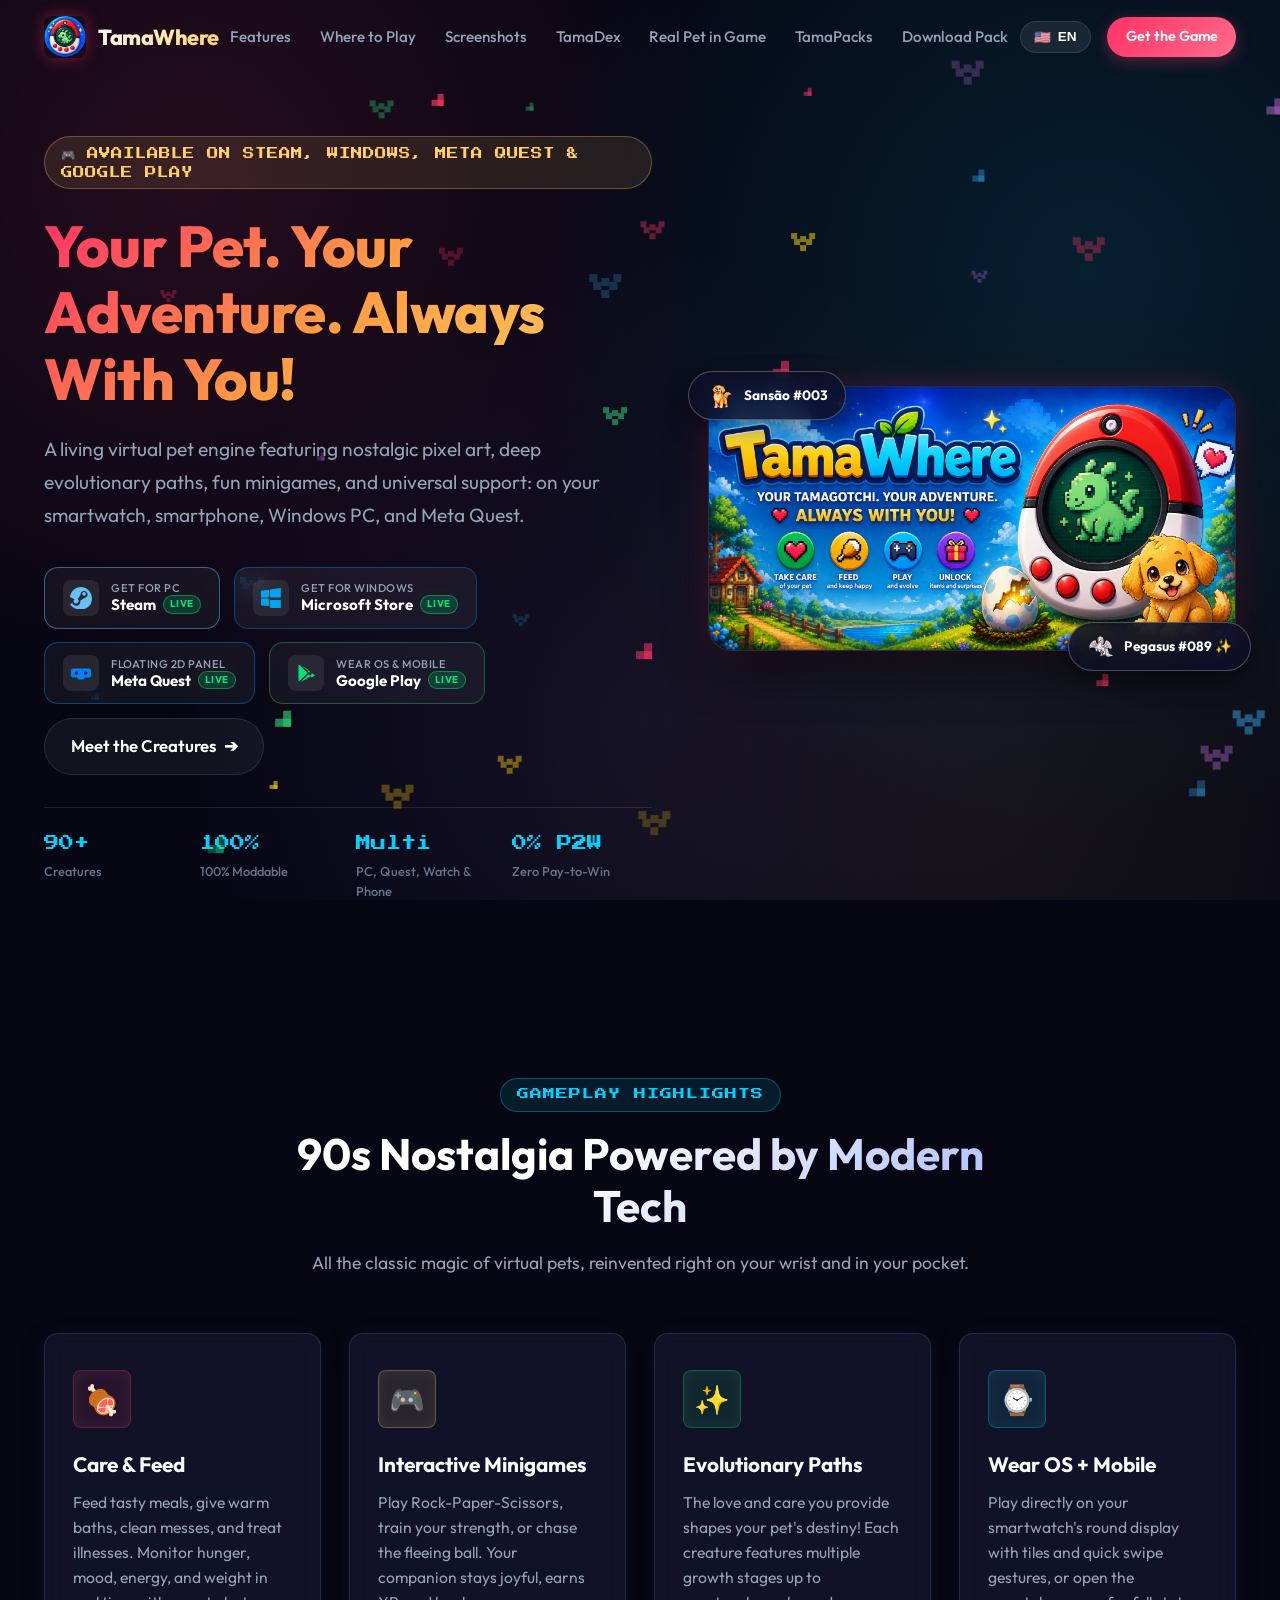
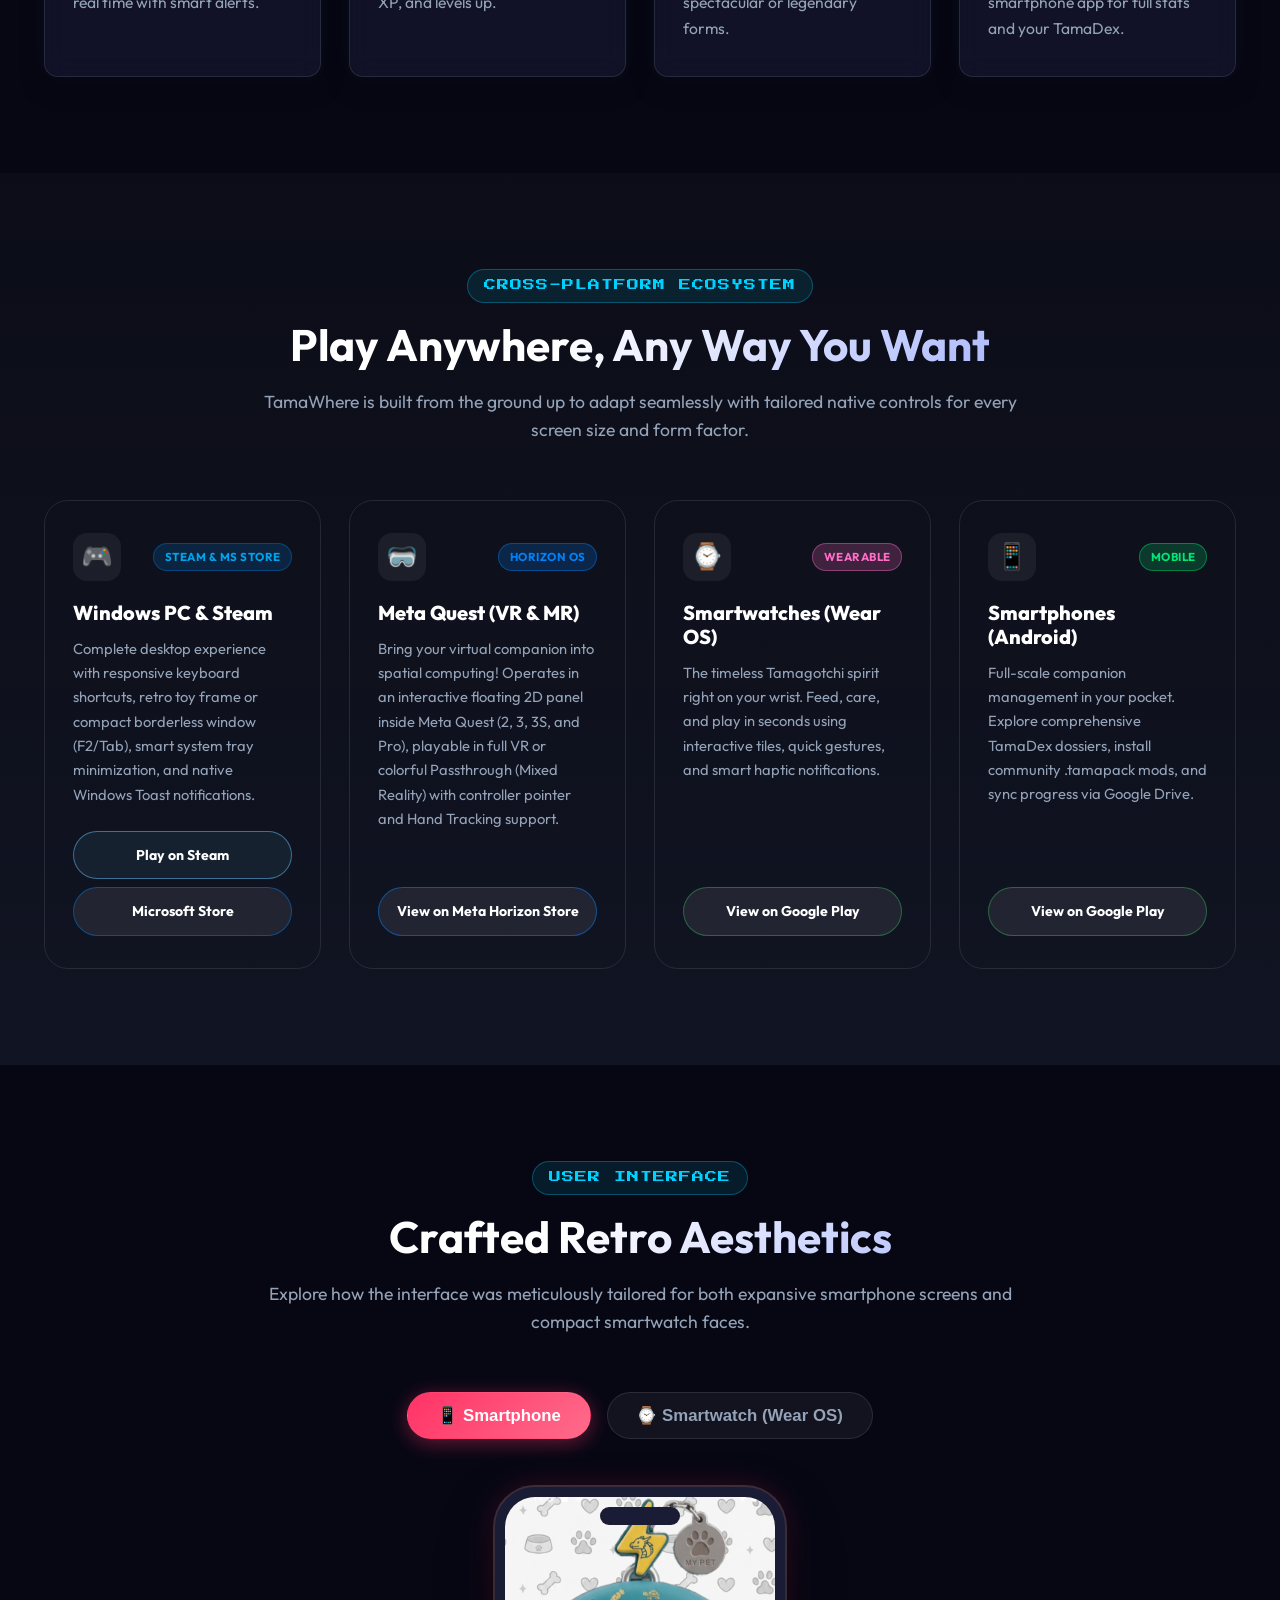
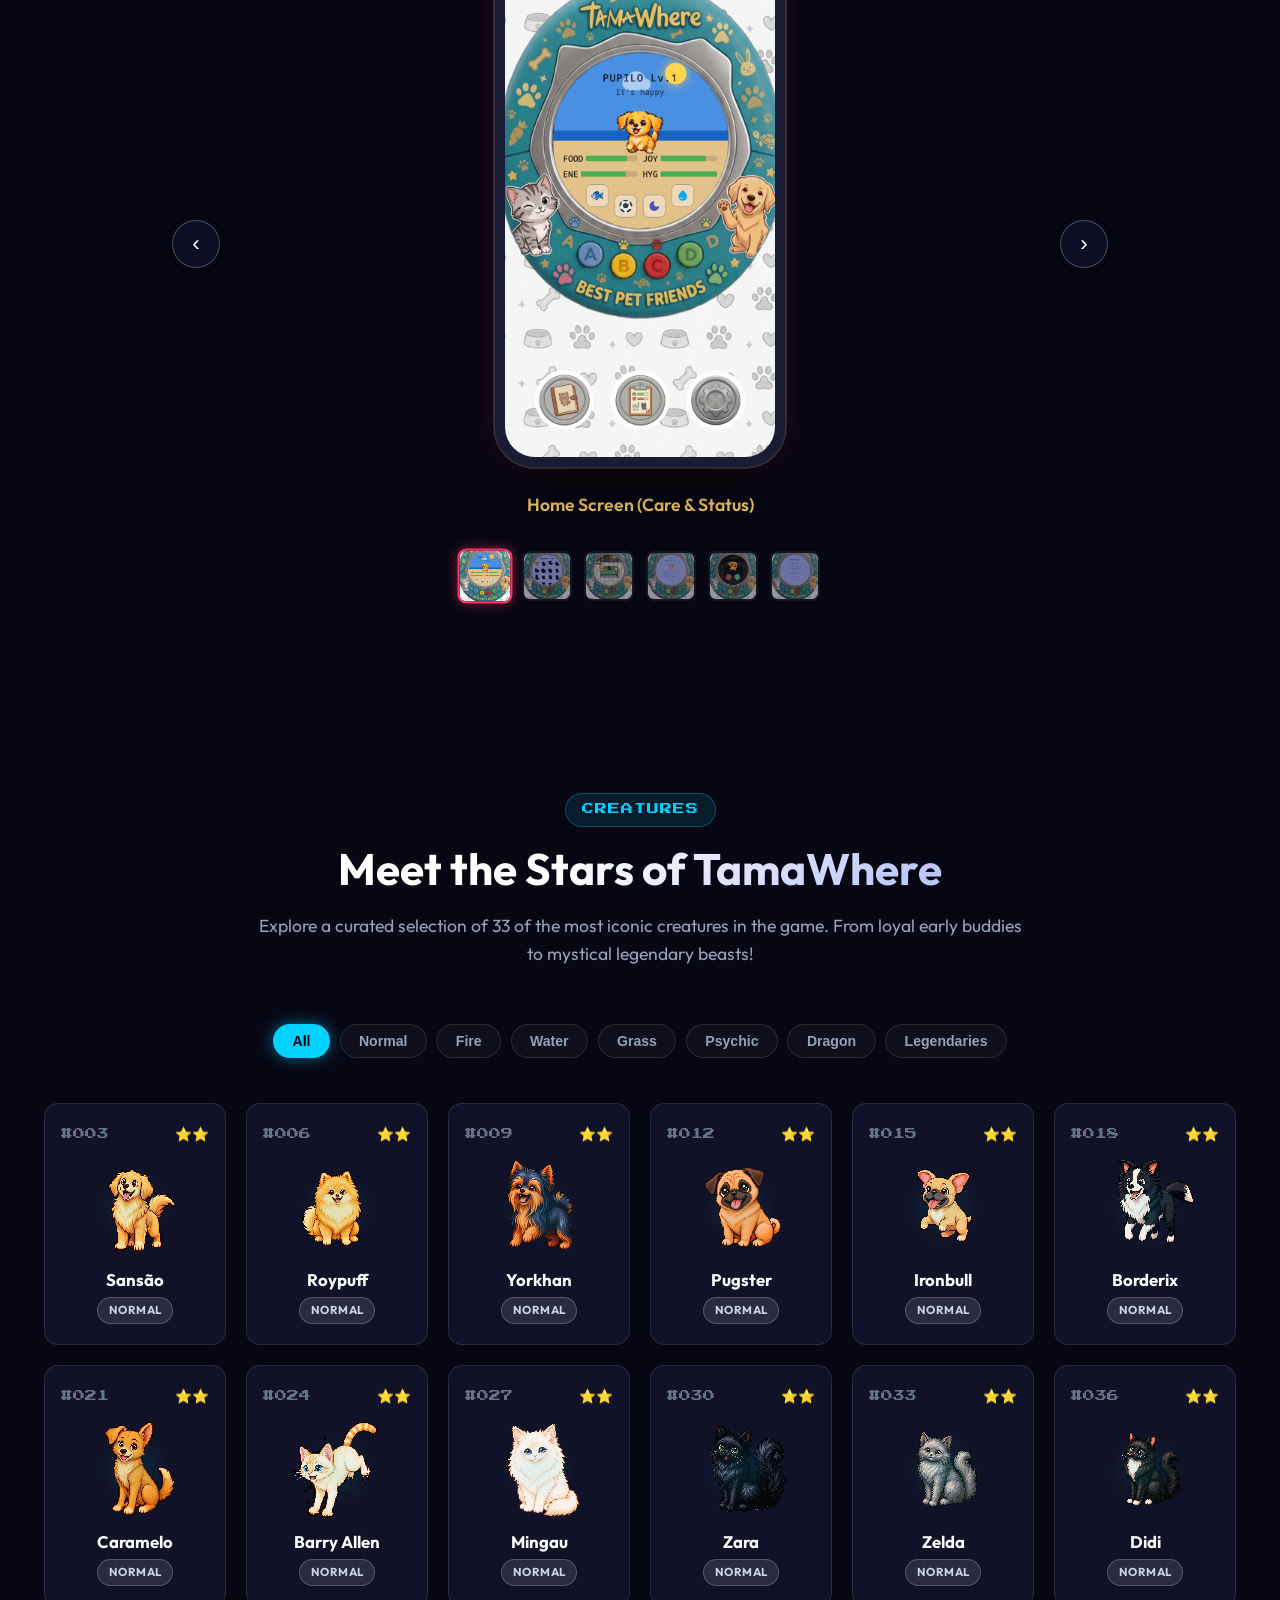
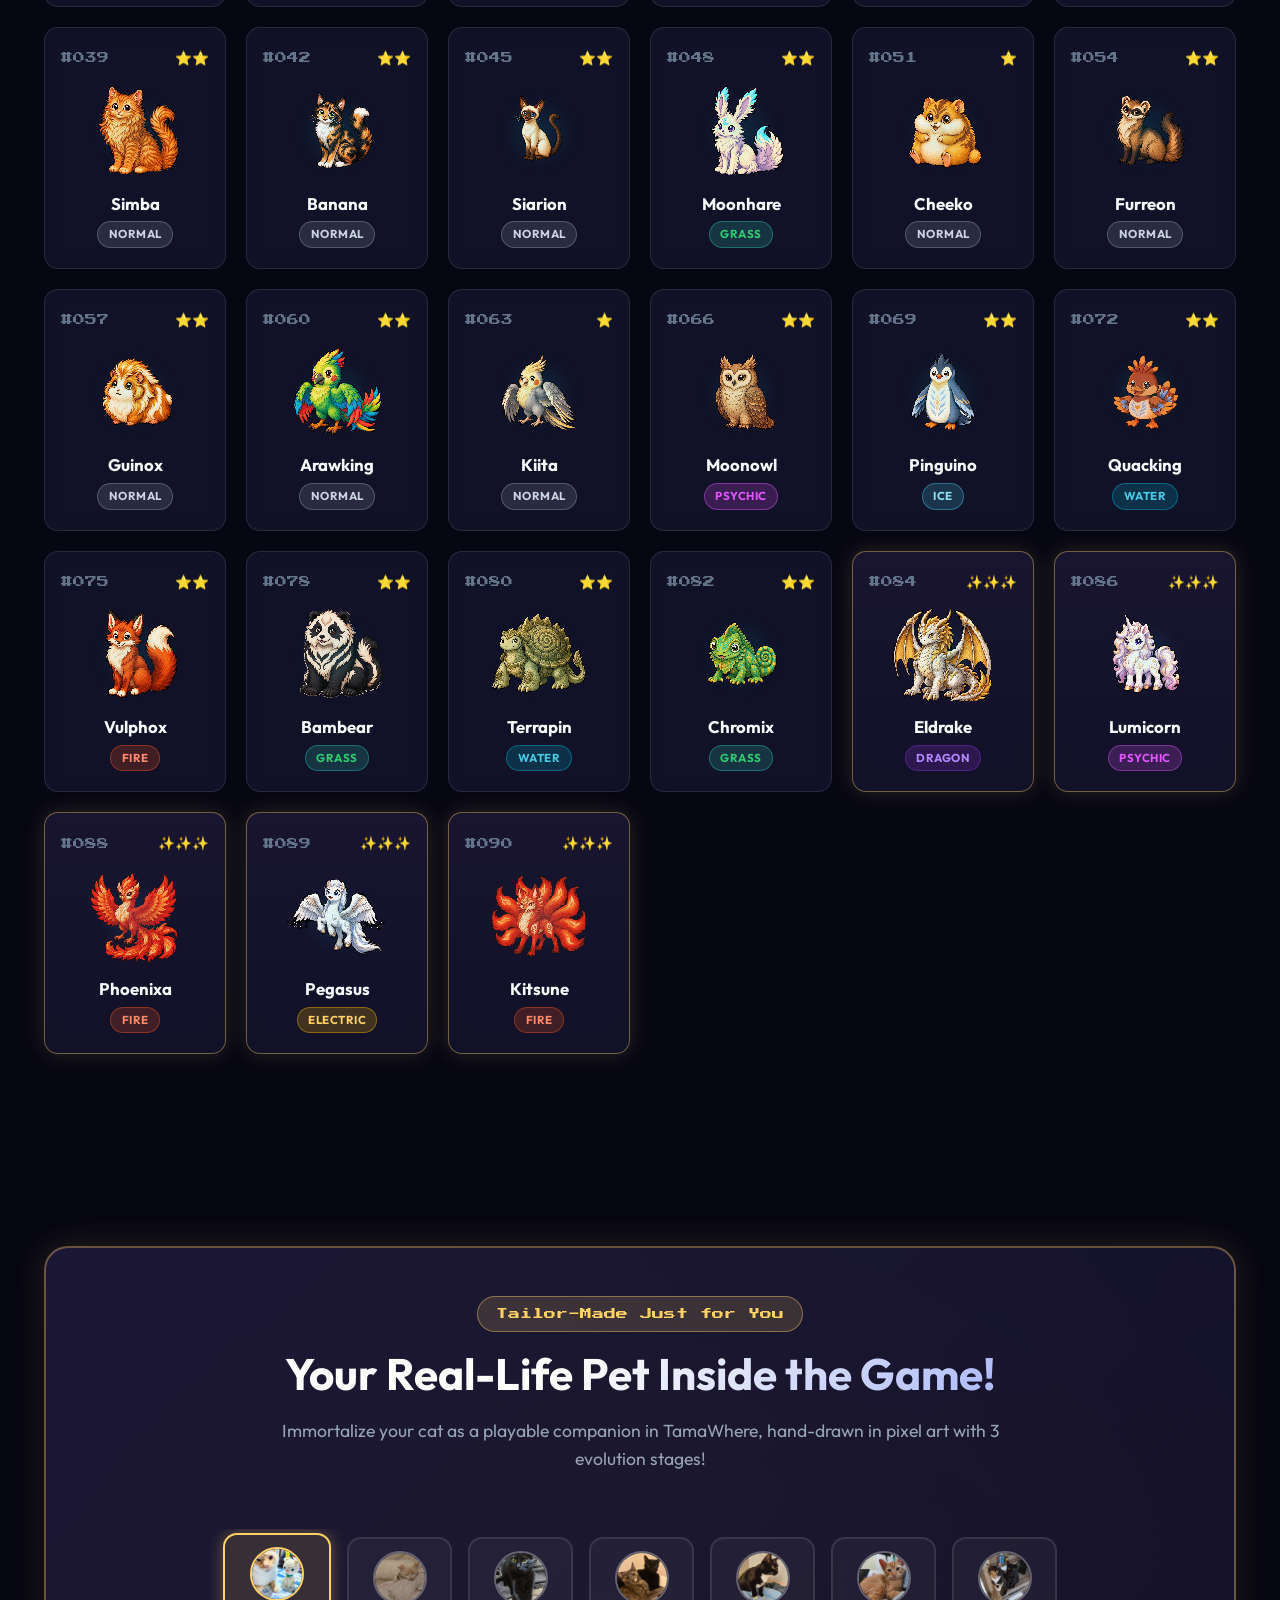
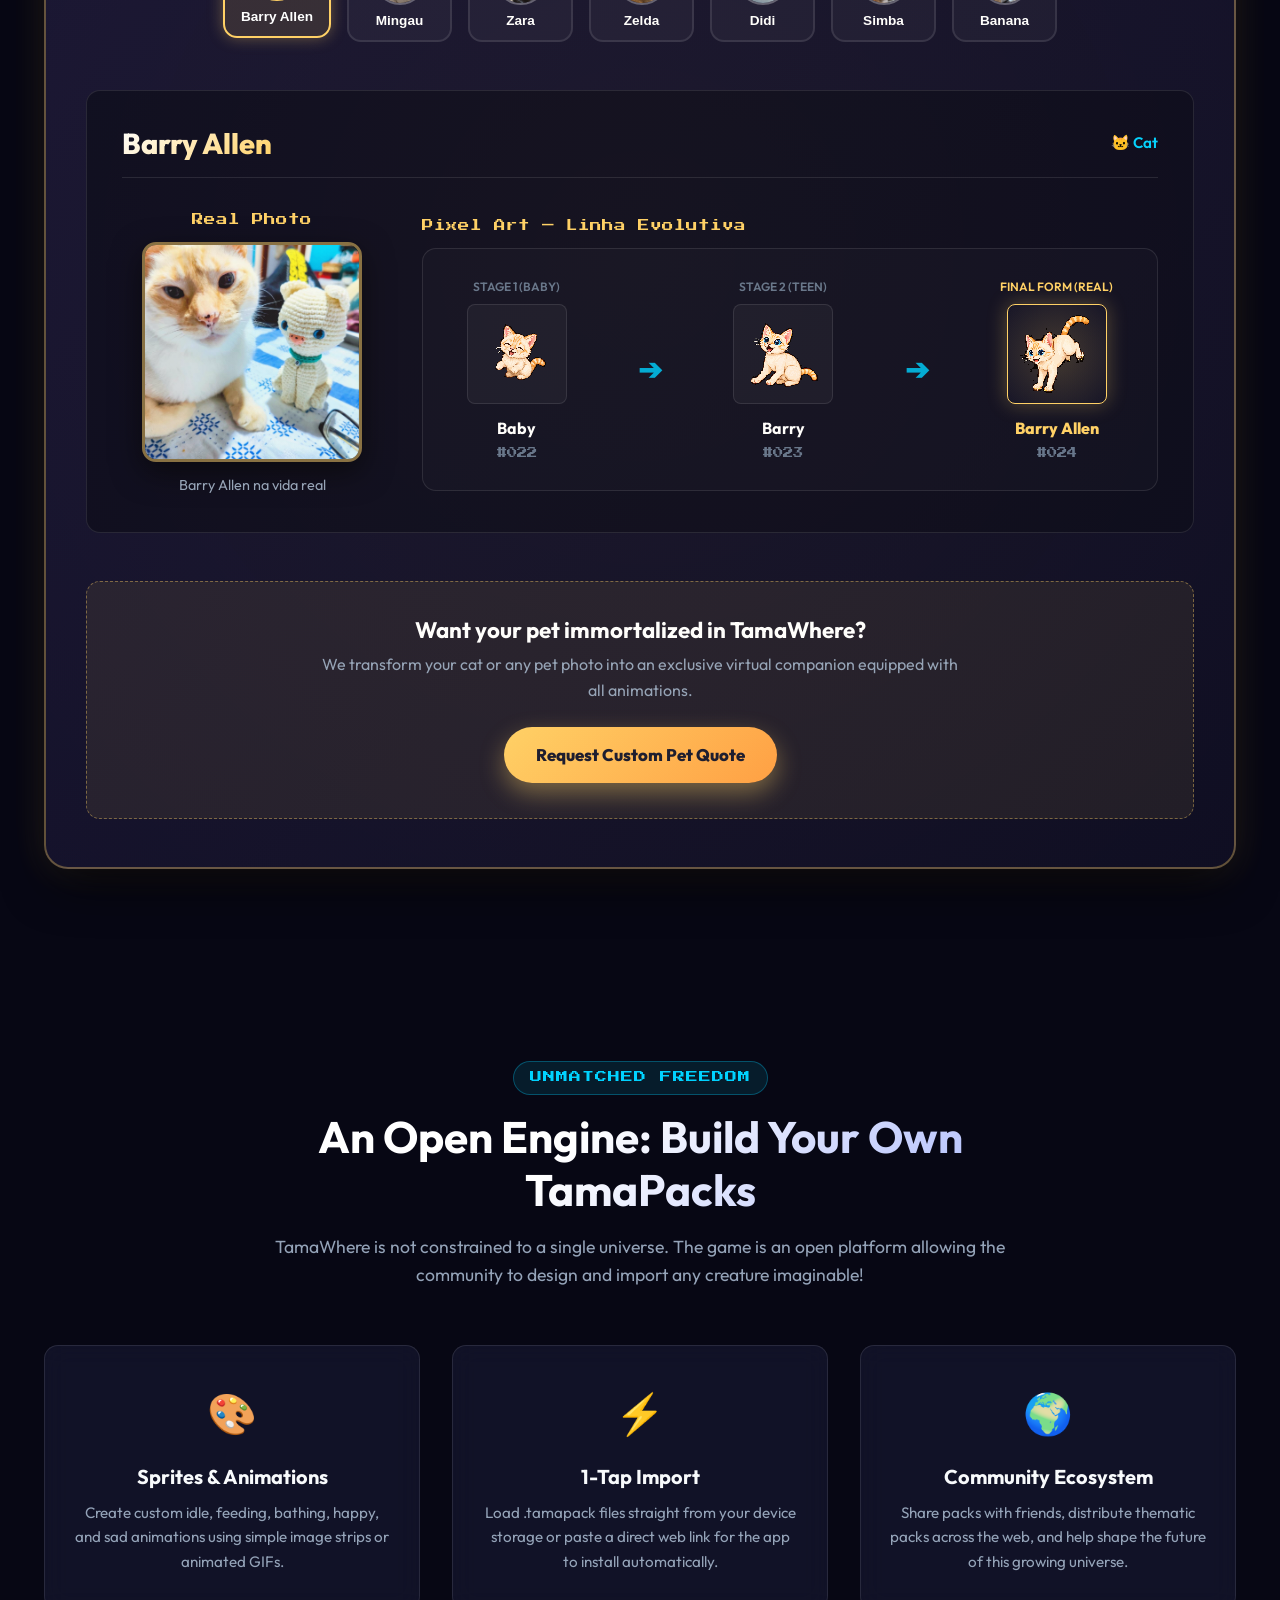
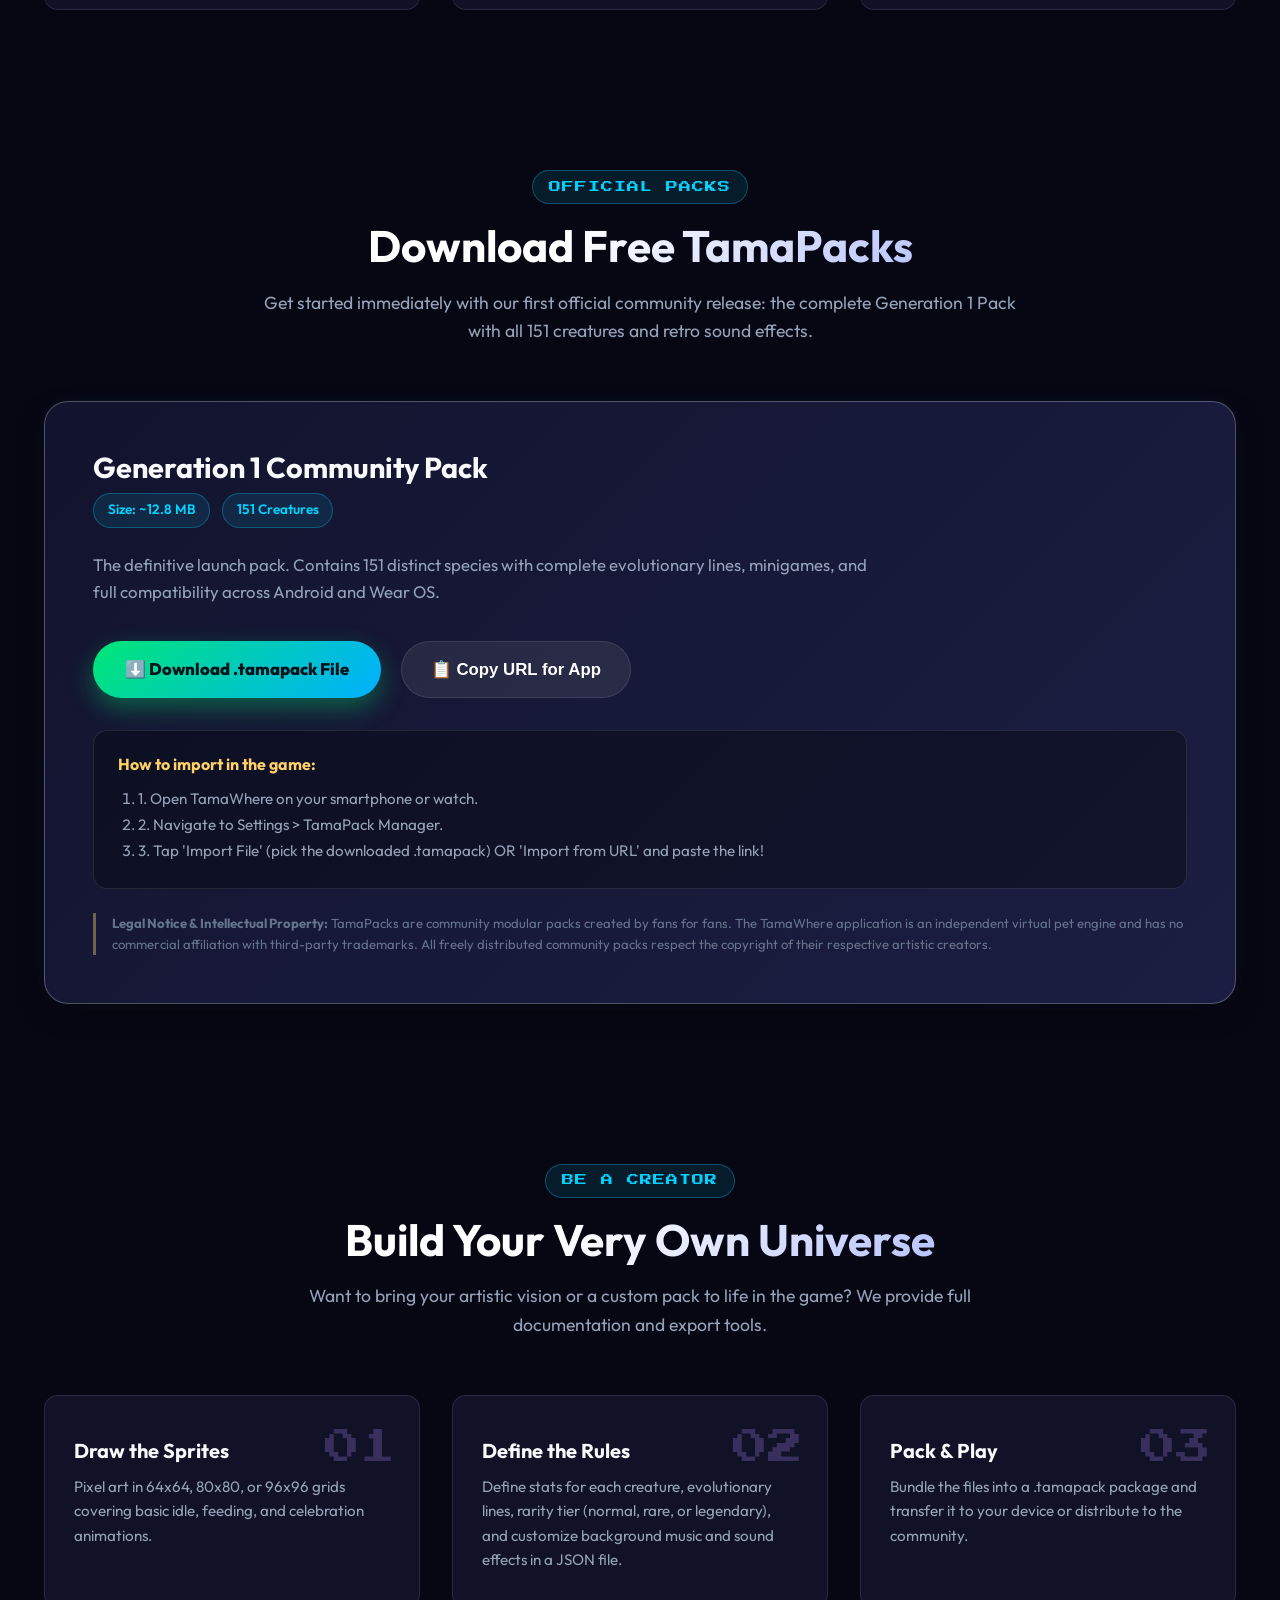
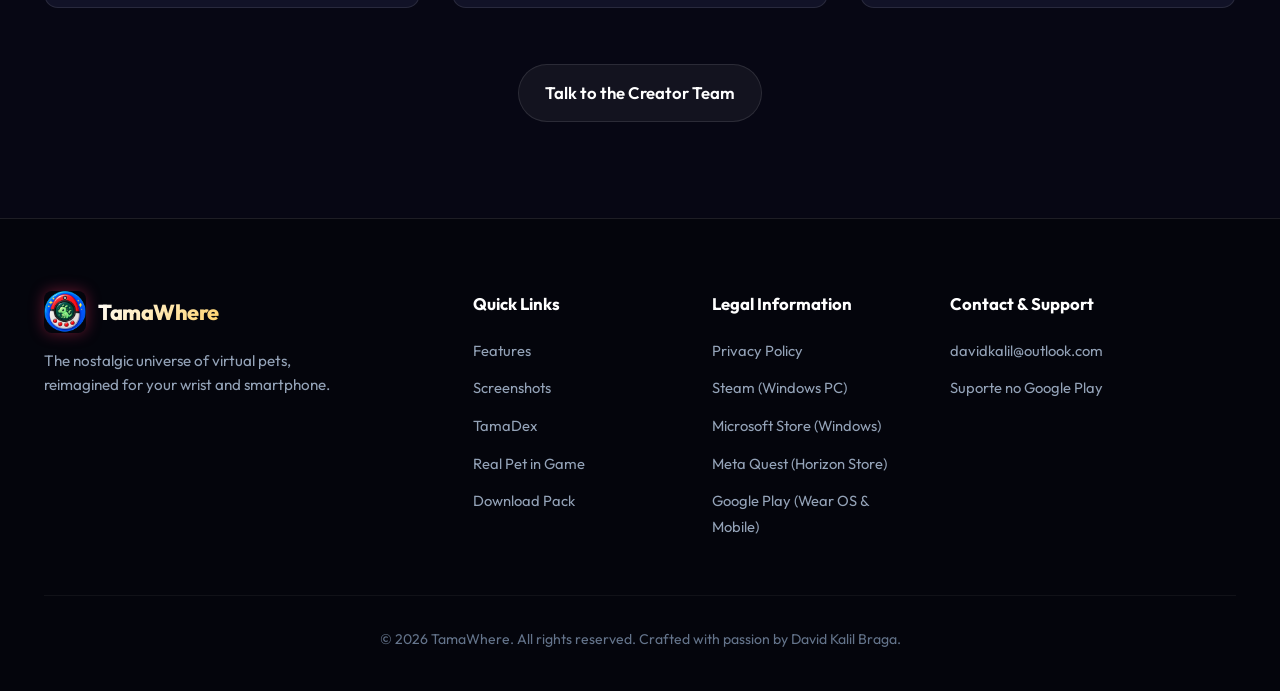
==== commit ef1123bc: "feat: update Google Play Store status to Live across website and docs" ====
--- a/index.html
+++ b/index.html
@@ -34,7 +34,7 @@
     rel="stylesheet" />
 
   <!-- Main Stylesheet -->
-  <link rel="stylesheet" href="css/style.css?v=1.1.0" />
+  <link rel="stylesheet" href="css/style.css?v=1.1.1" />
 
   <!-- Schema.org Structured Data for Search Engines & AI Assistants (Google, ChatGPT, Perplexity) -->
   <script type="application/ld+json">
@@ -94,7 +94,7 @@
             "url": "https://play.google.com/store/apps/details?id=com.xxfalcoonx.tamawhere",
             "price": "0",
             "priceCurrency": "USD",
-            "availability": "https://schema.org/PreOrder"
+            "availability": "https://schema.org/InStock"
           }
         ],
         "image": "https://tamawhere.netlify.app/img/banners/banner_pt.png"
@@ -276,7 +276,7 @@
                 <span class="store-sub" data-i18n="hero_store_play_sub">Wear OS & Celular</span>
                 <div class="store-title-row">
                   <span class="store-name" data-i18n="hero_store_play_title">Google Play</span>
-                  <span class="store-tag tag-review" data-i18n="hero_store_play_tag">Em Publicação</span>
+                  <span class="store-tag tag-live" data-i18n="hero_store_play_tag">Live</span>
                 </div>
               </div>
             </a>
@@ -827,8 +827,8 @@
   <div id="toastNotification" class="toast-notification"></div>
 
   <!-- Scripts -->
-  <script src="js/i18n.js?v=1.1.0"></script>
-  <script src="js/main.js?v=1.1.0"></script>
+  <script src="js/i18n.js?v=1.1.1"></script>
+  <script src="js/main.js?v=1.1.1"></script>
 </body>
 
 </html>
